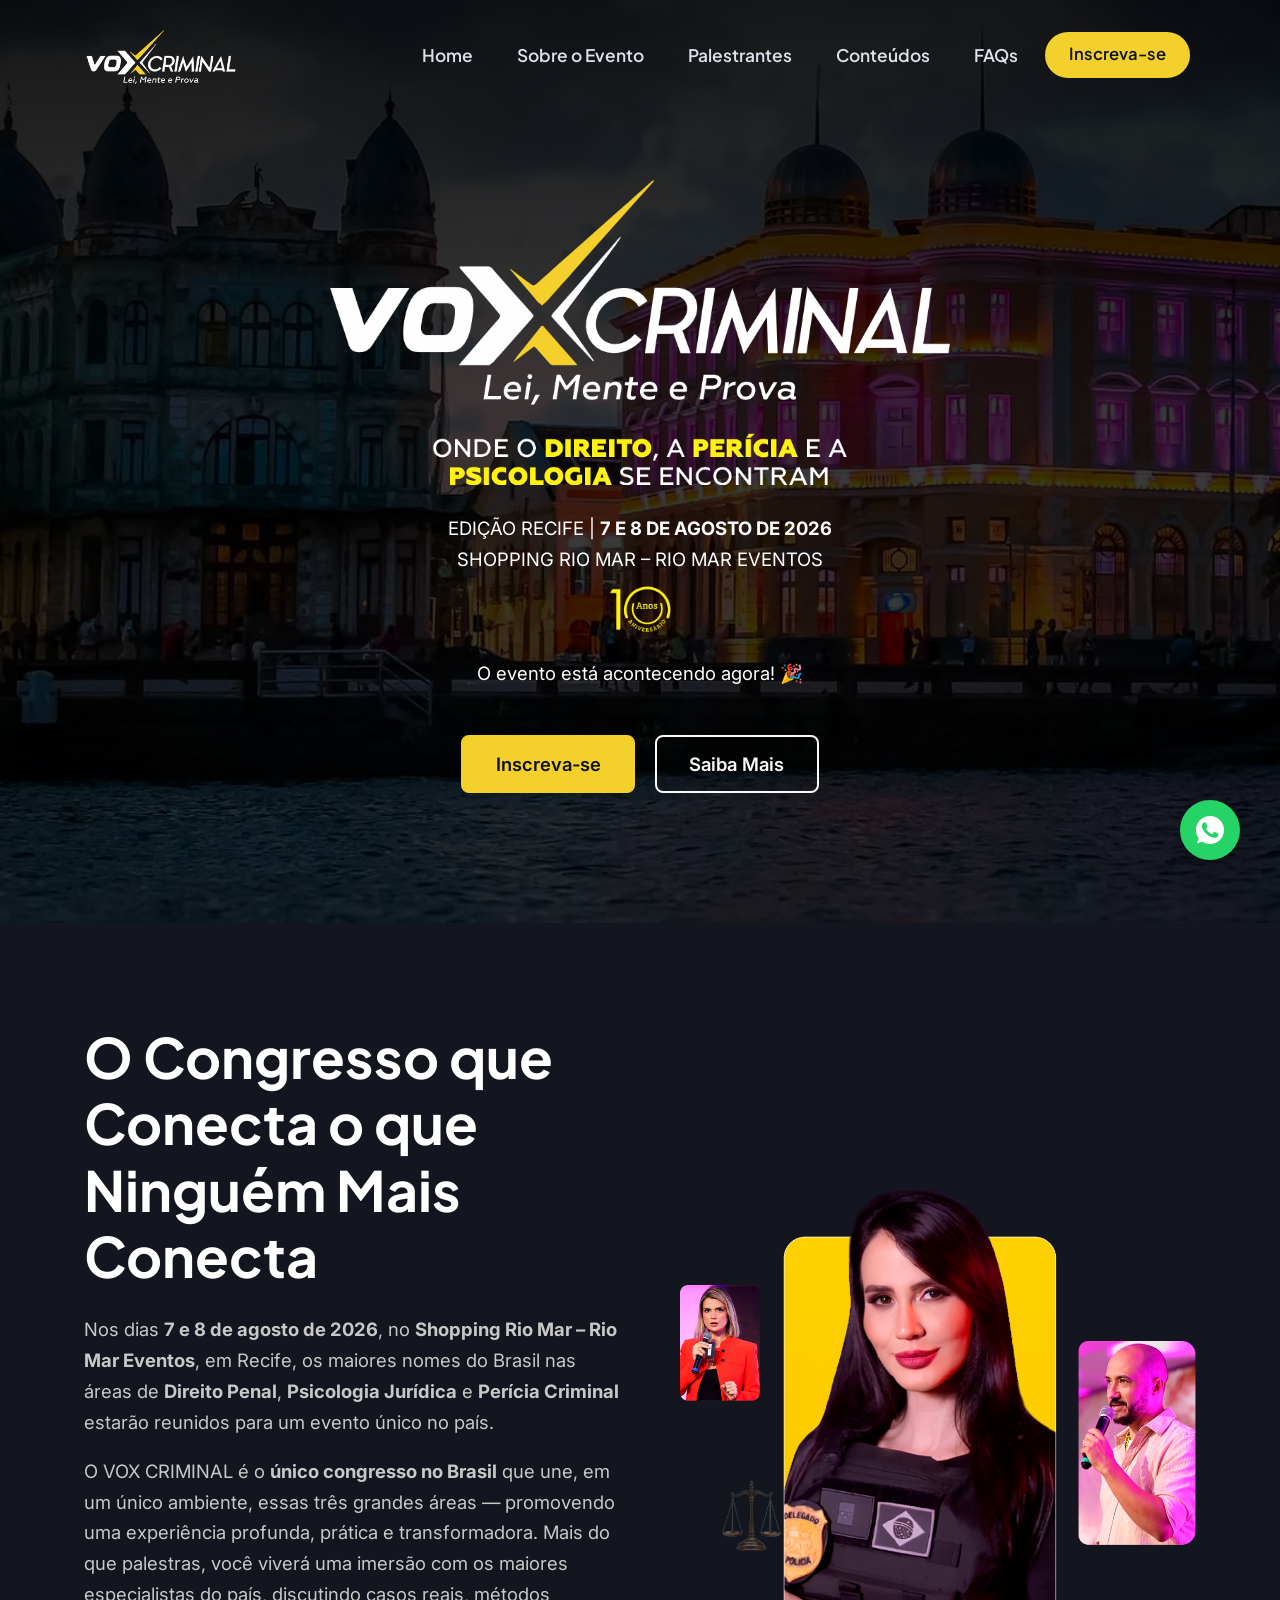
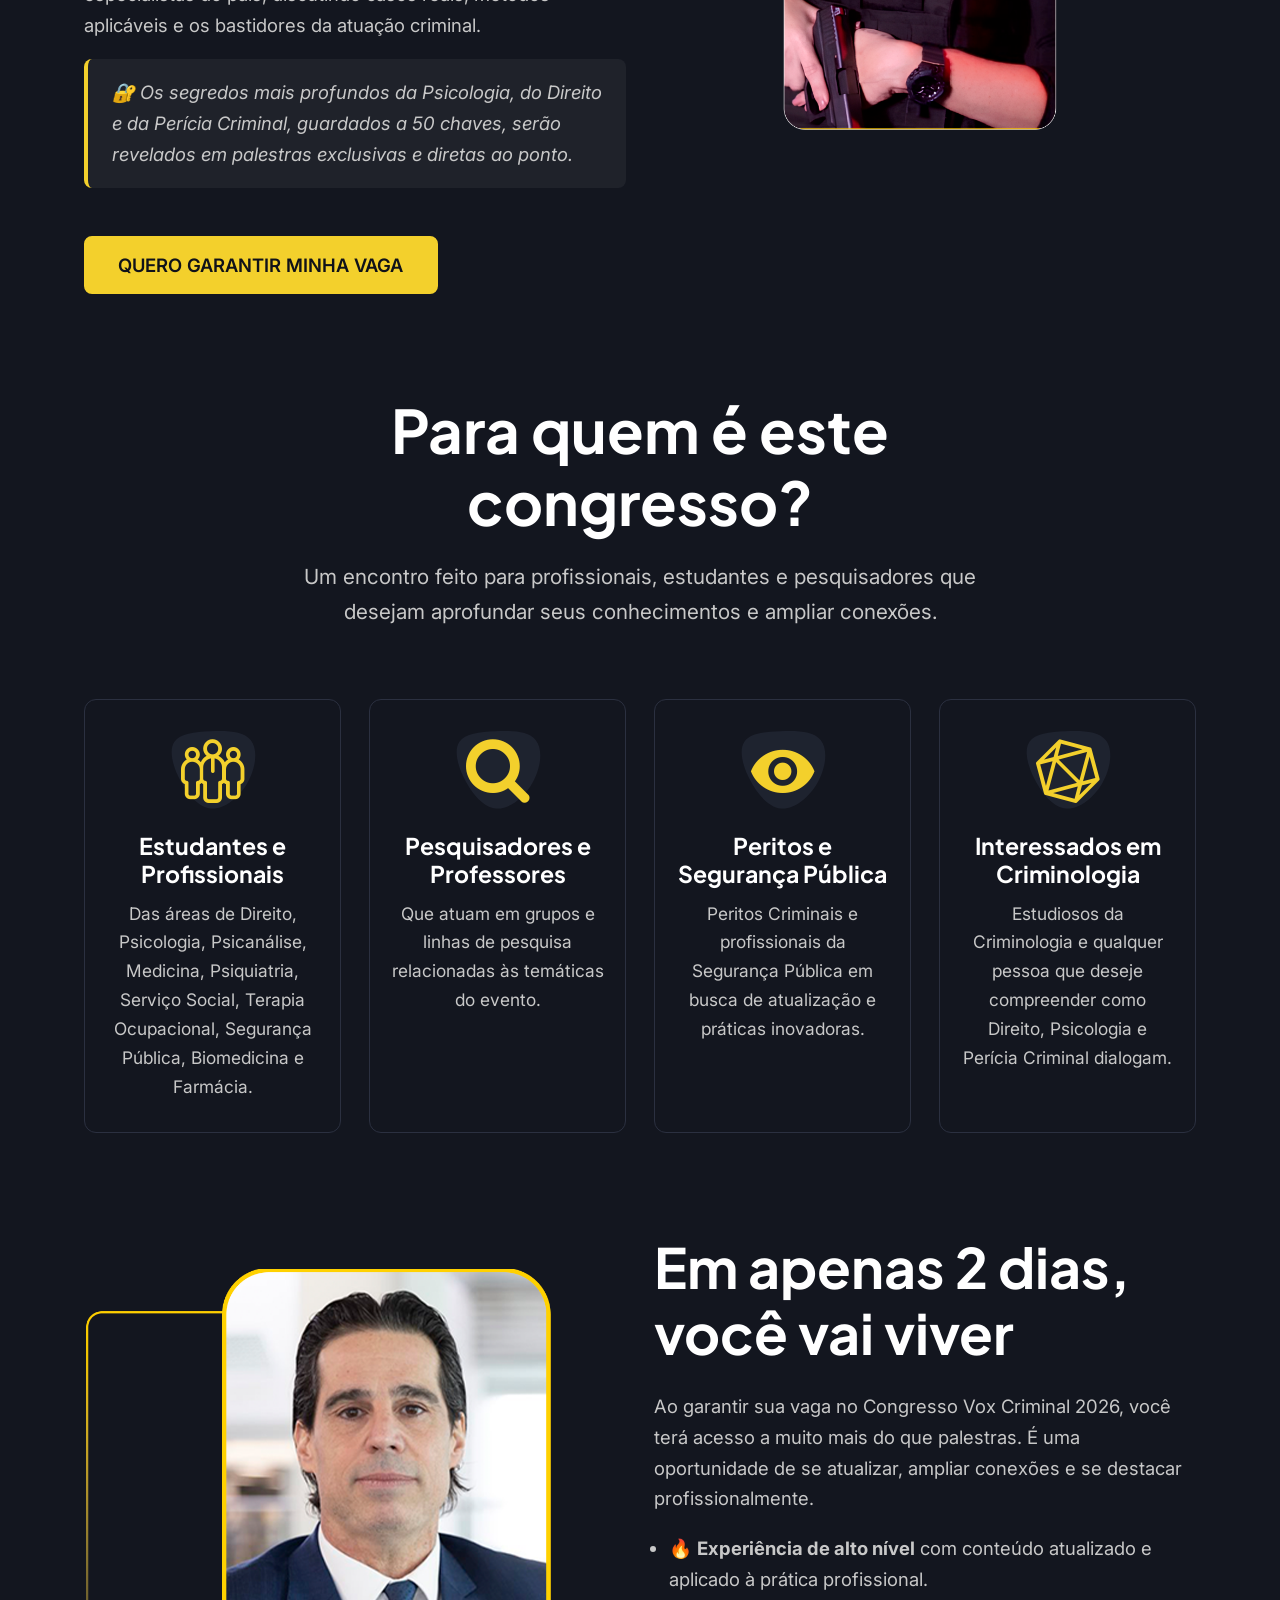
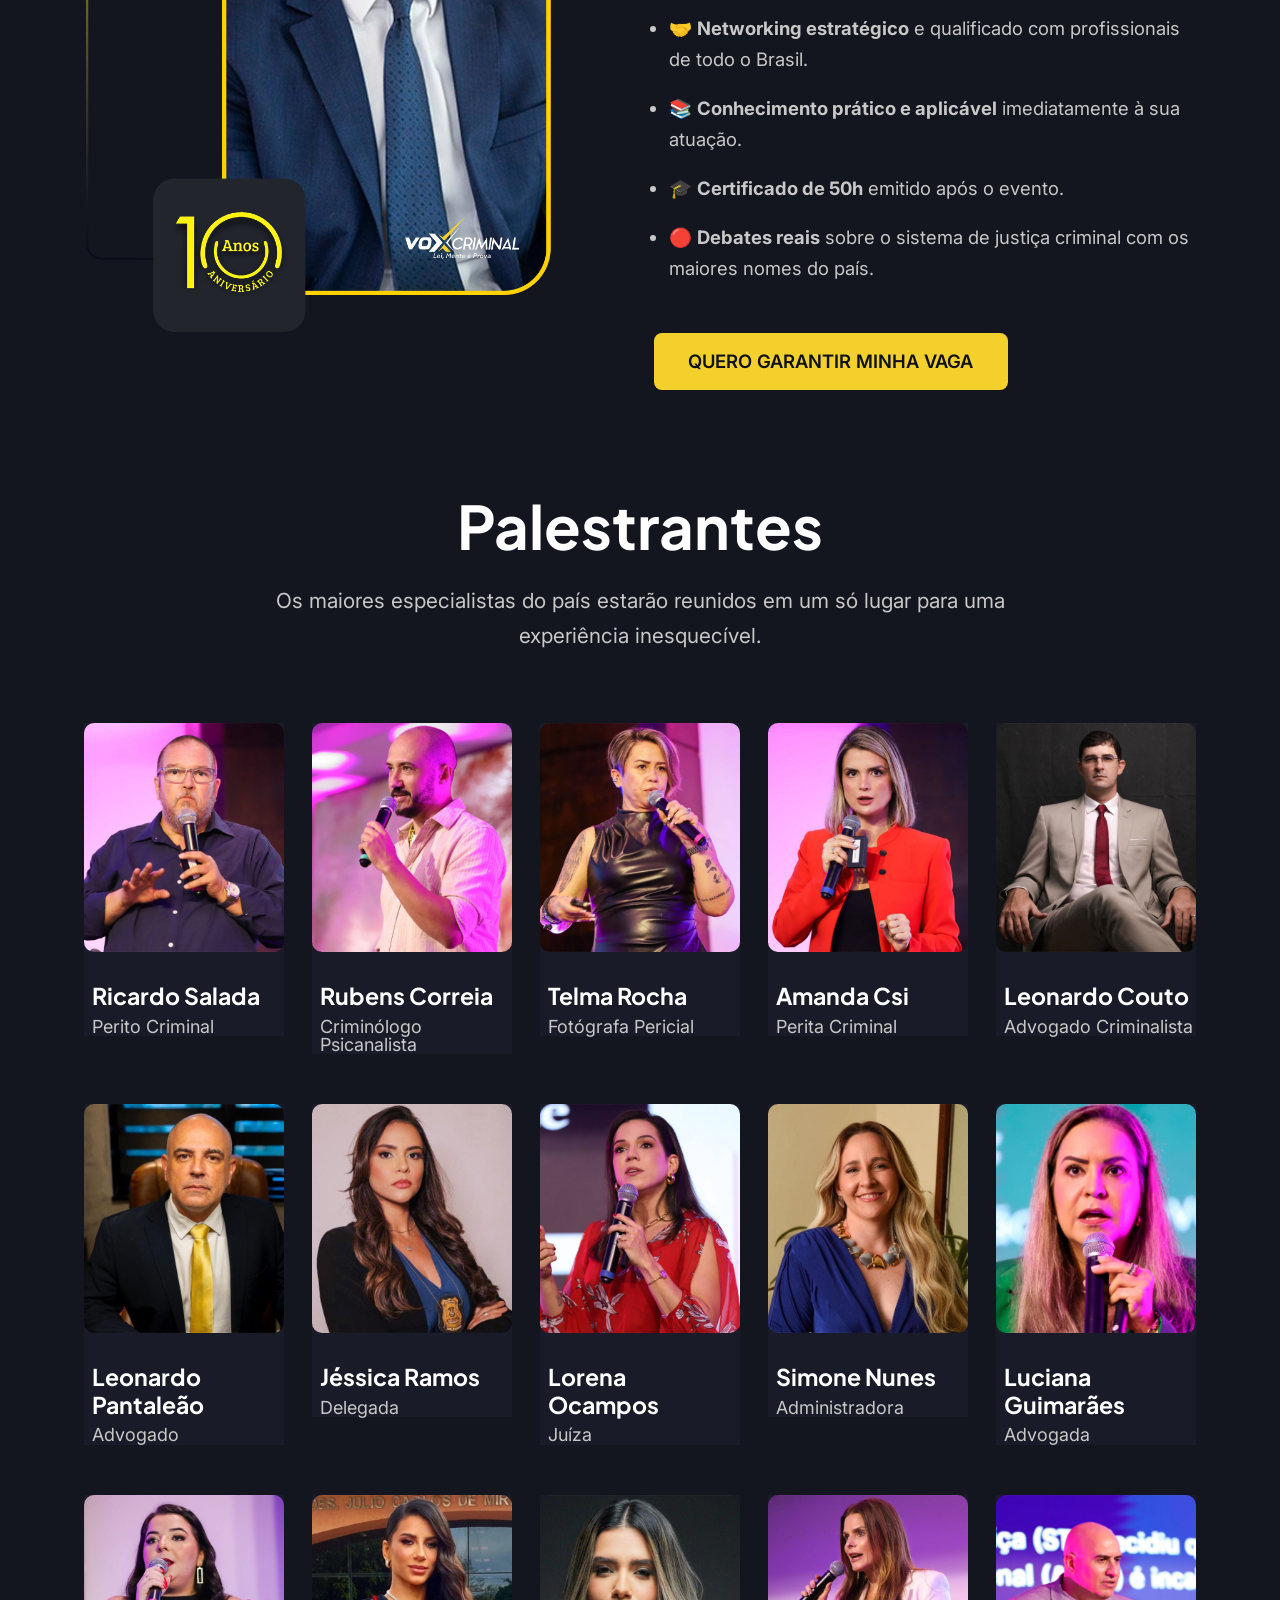
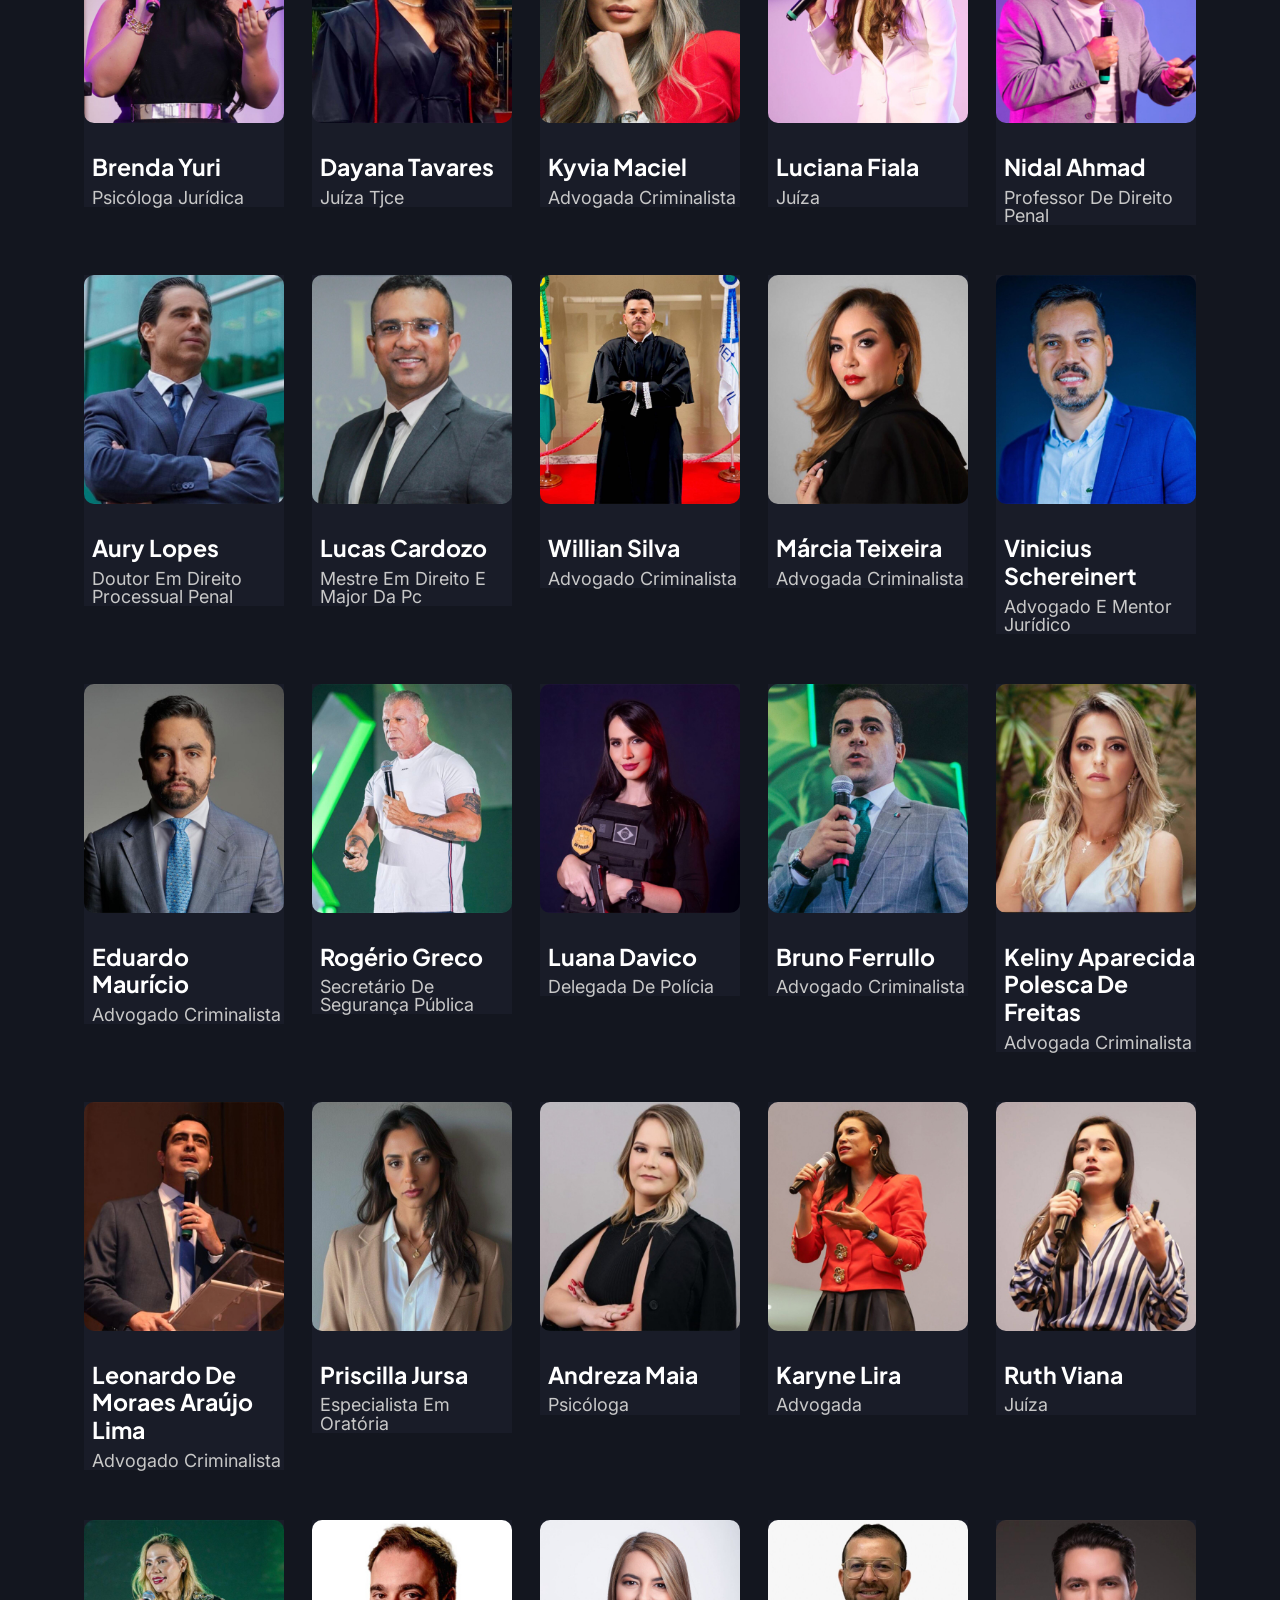
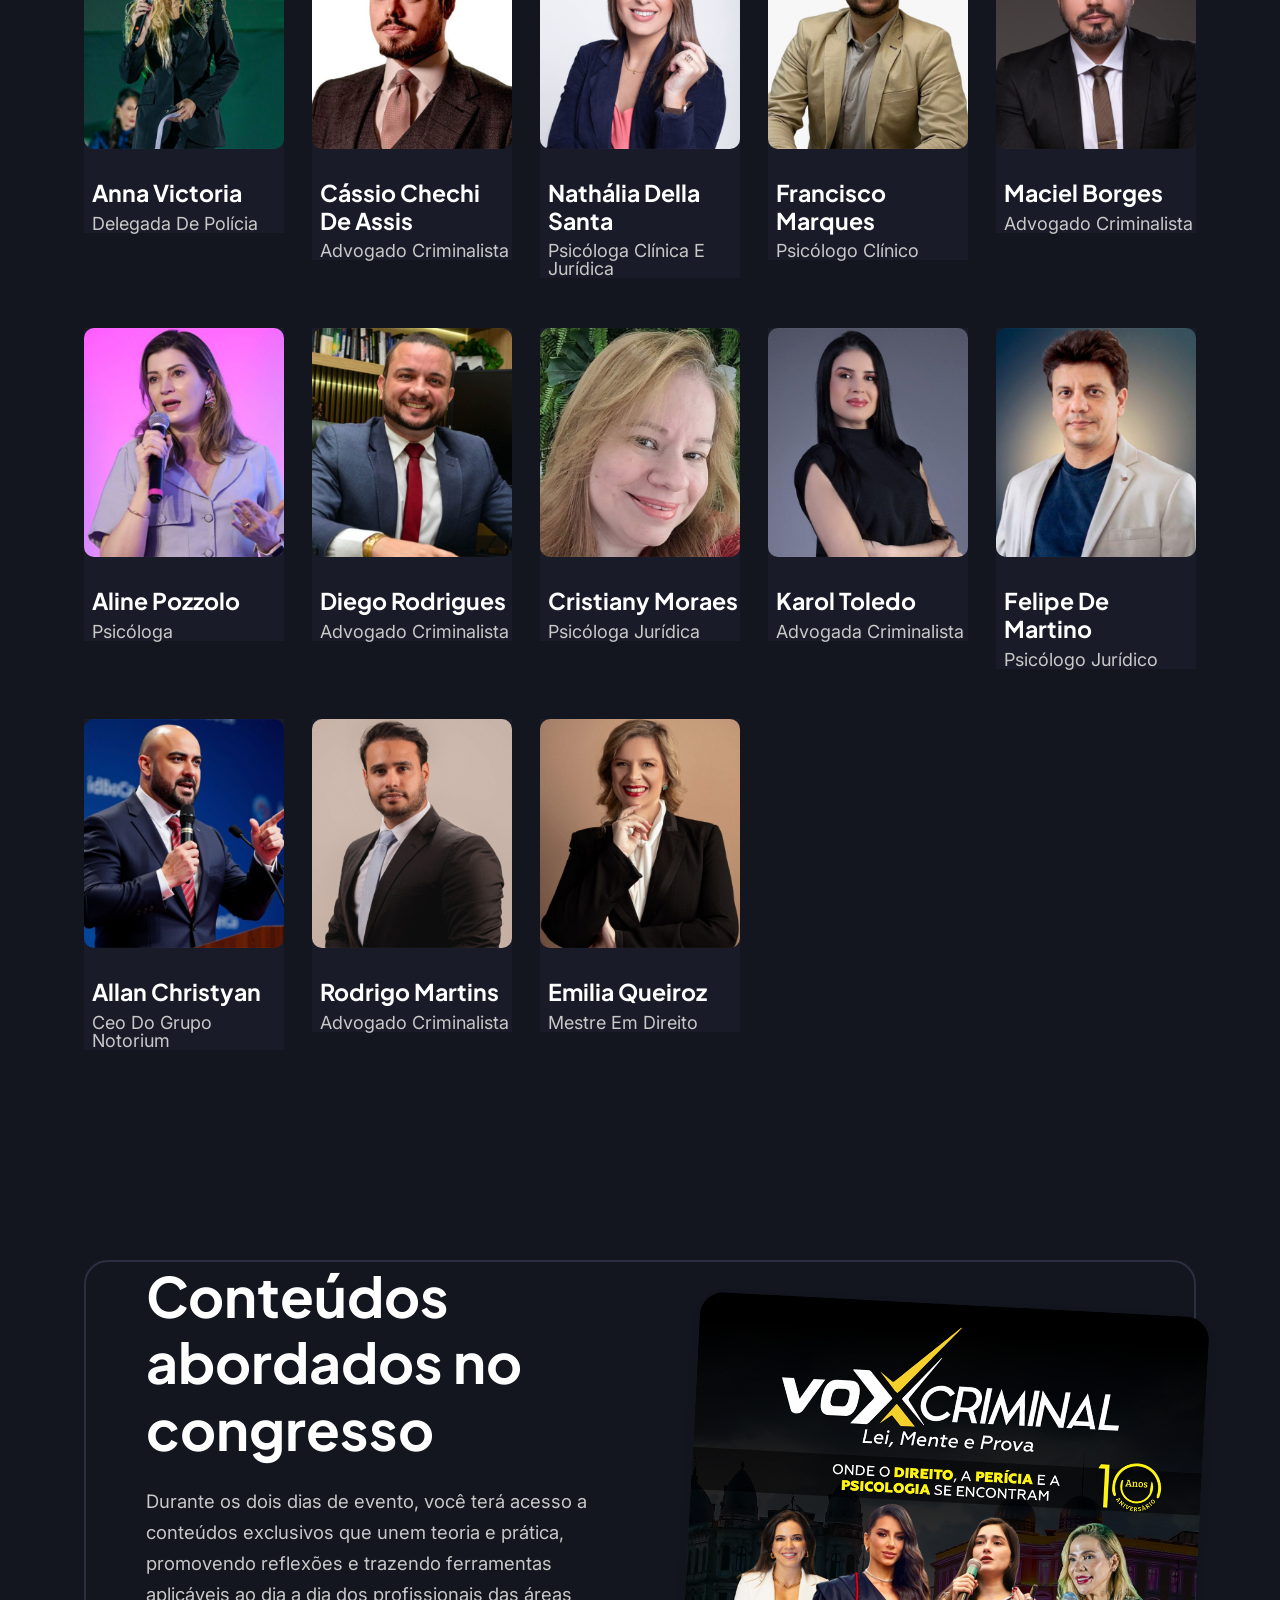
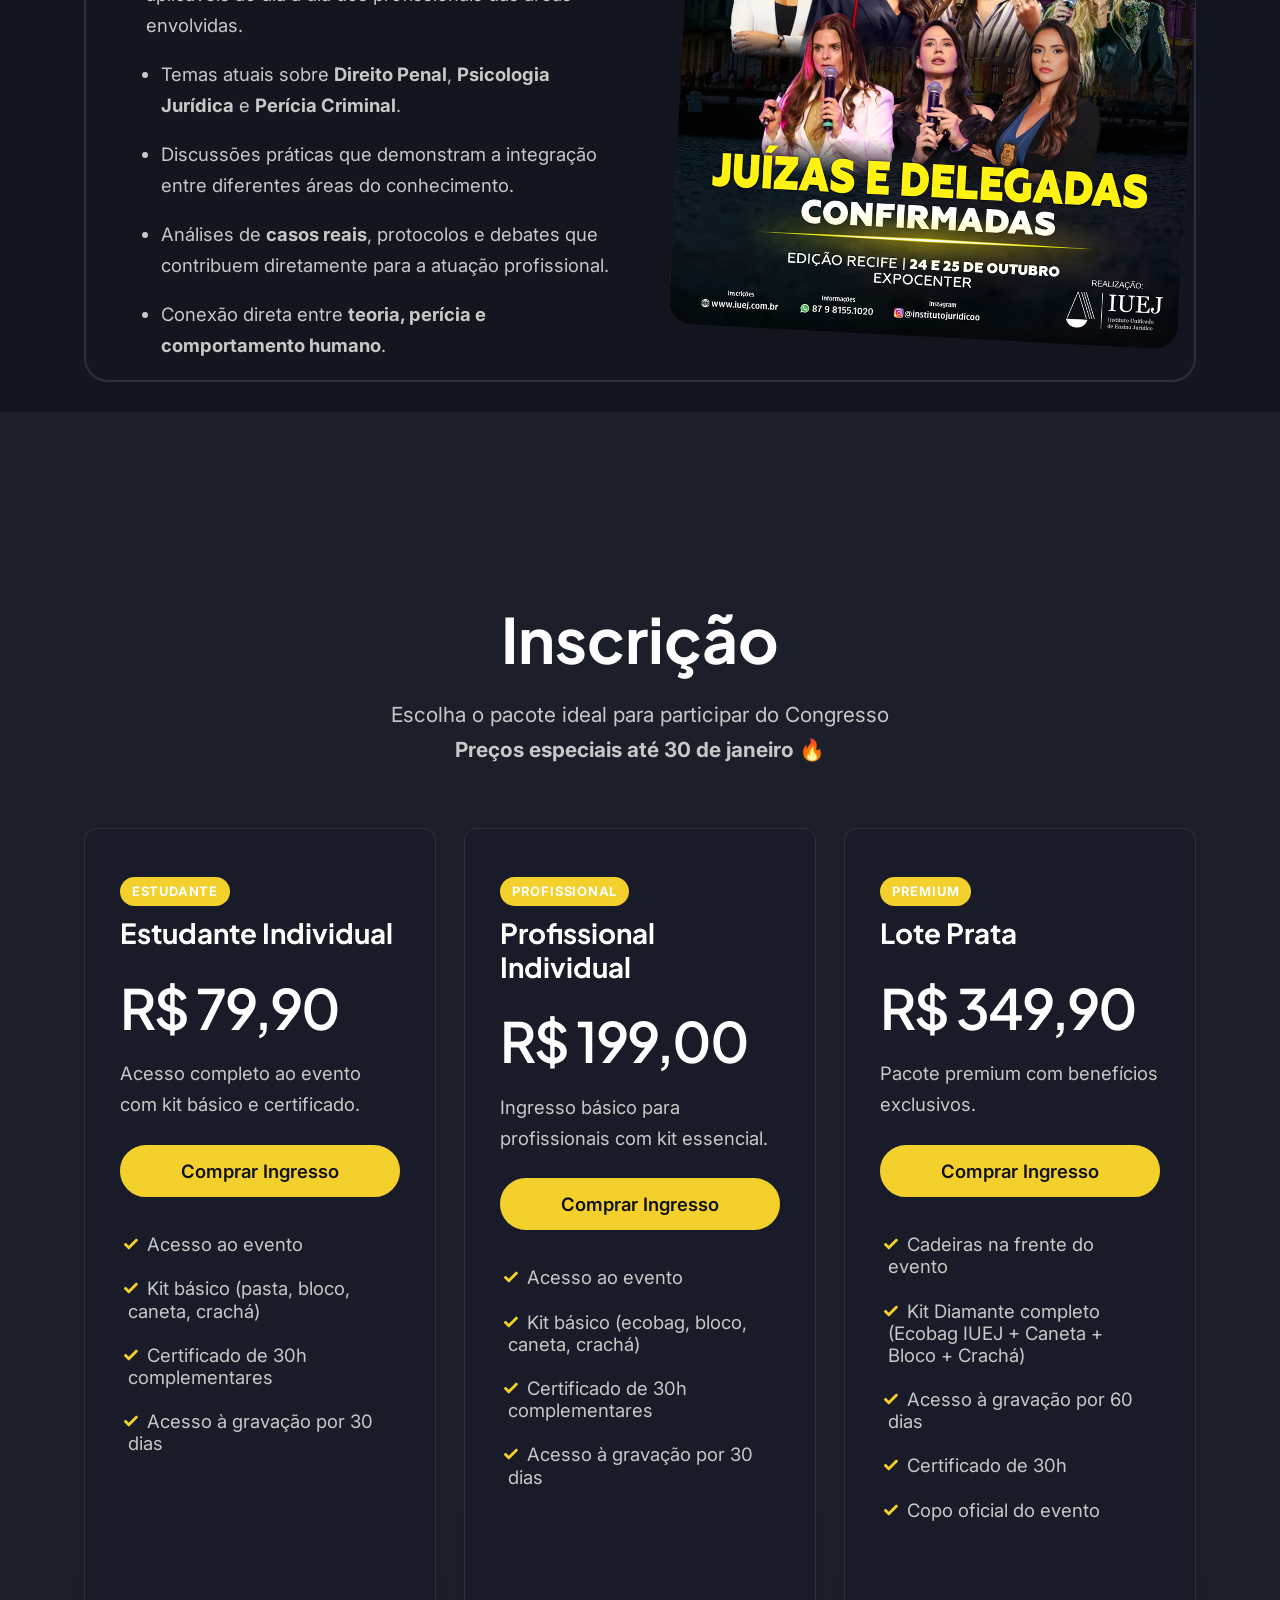
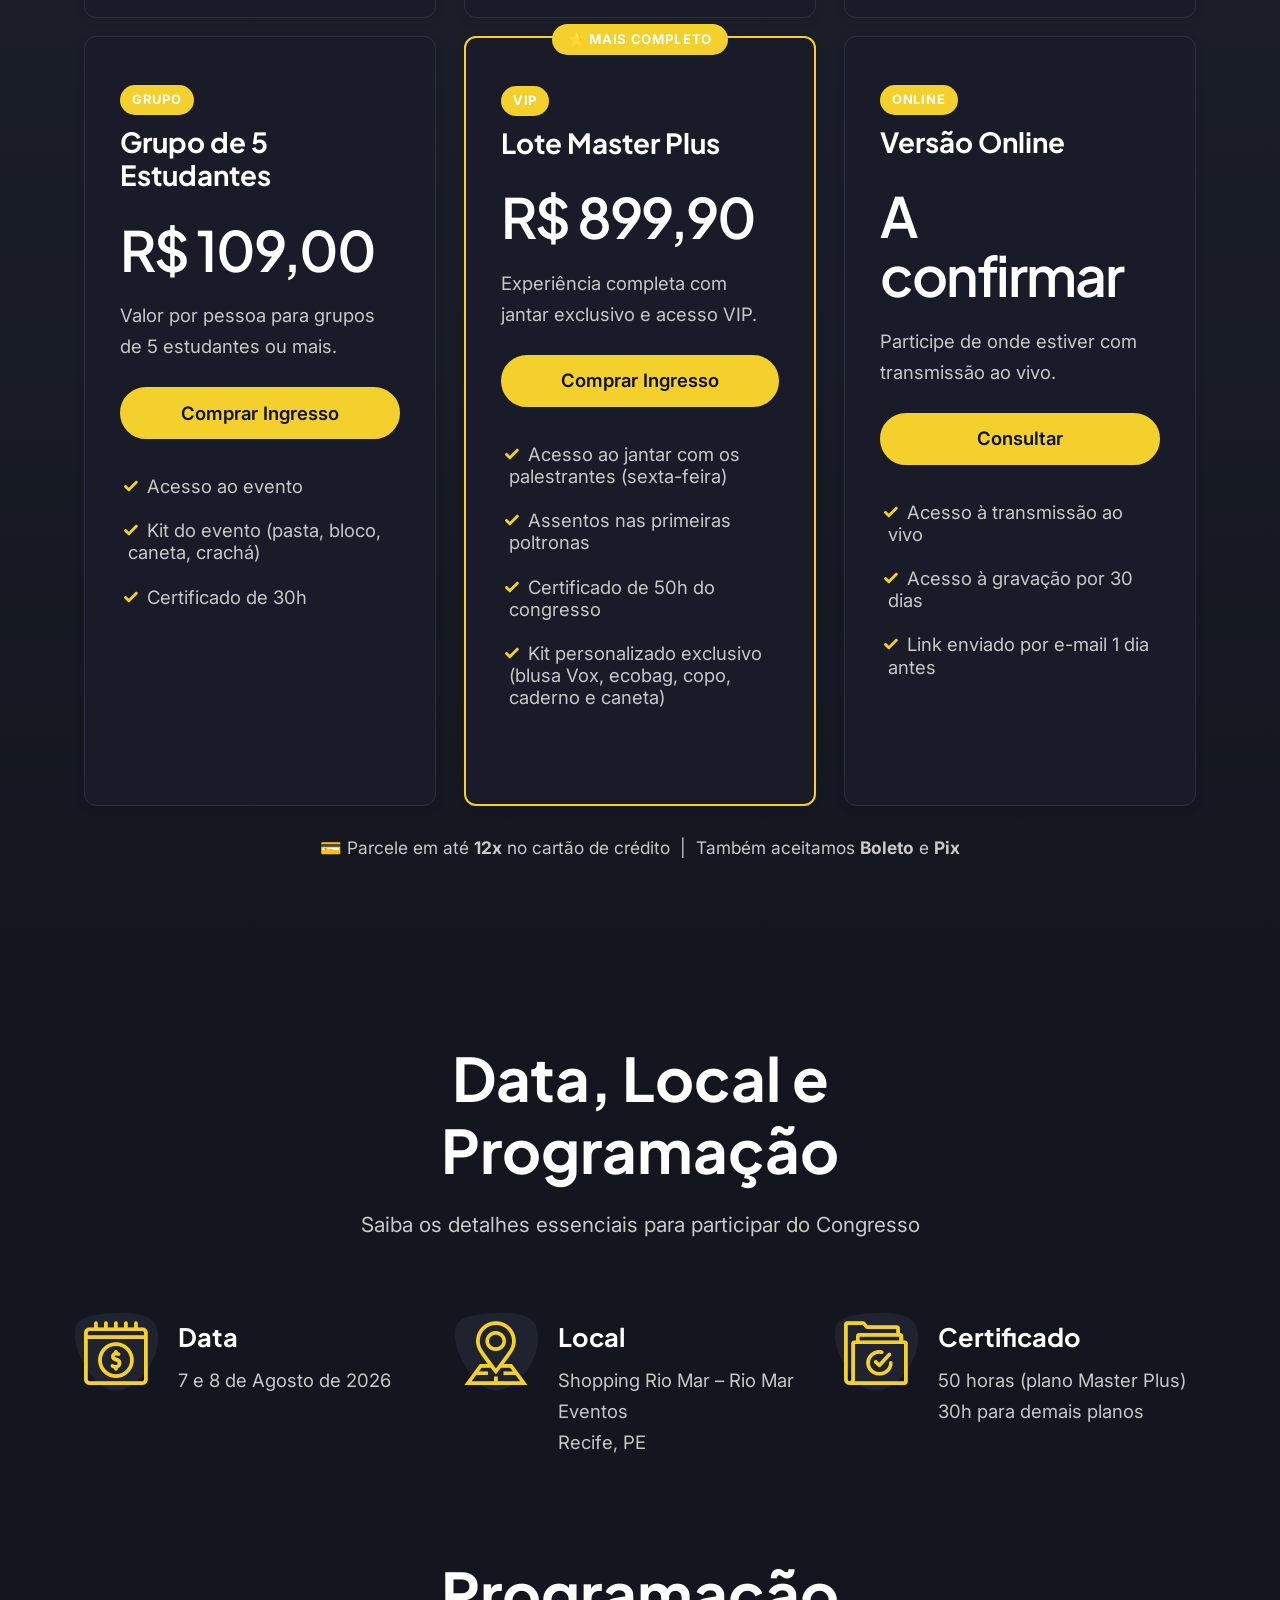
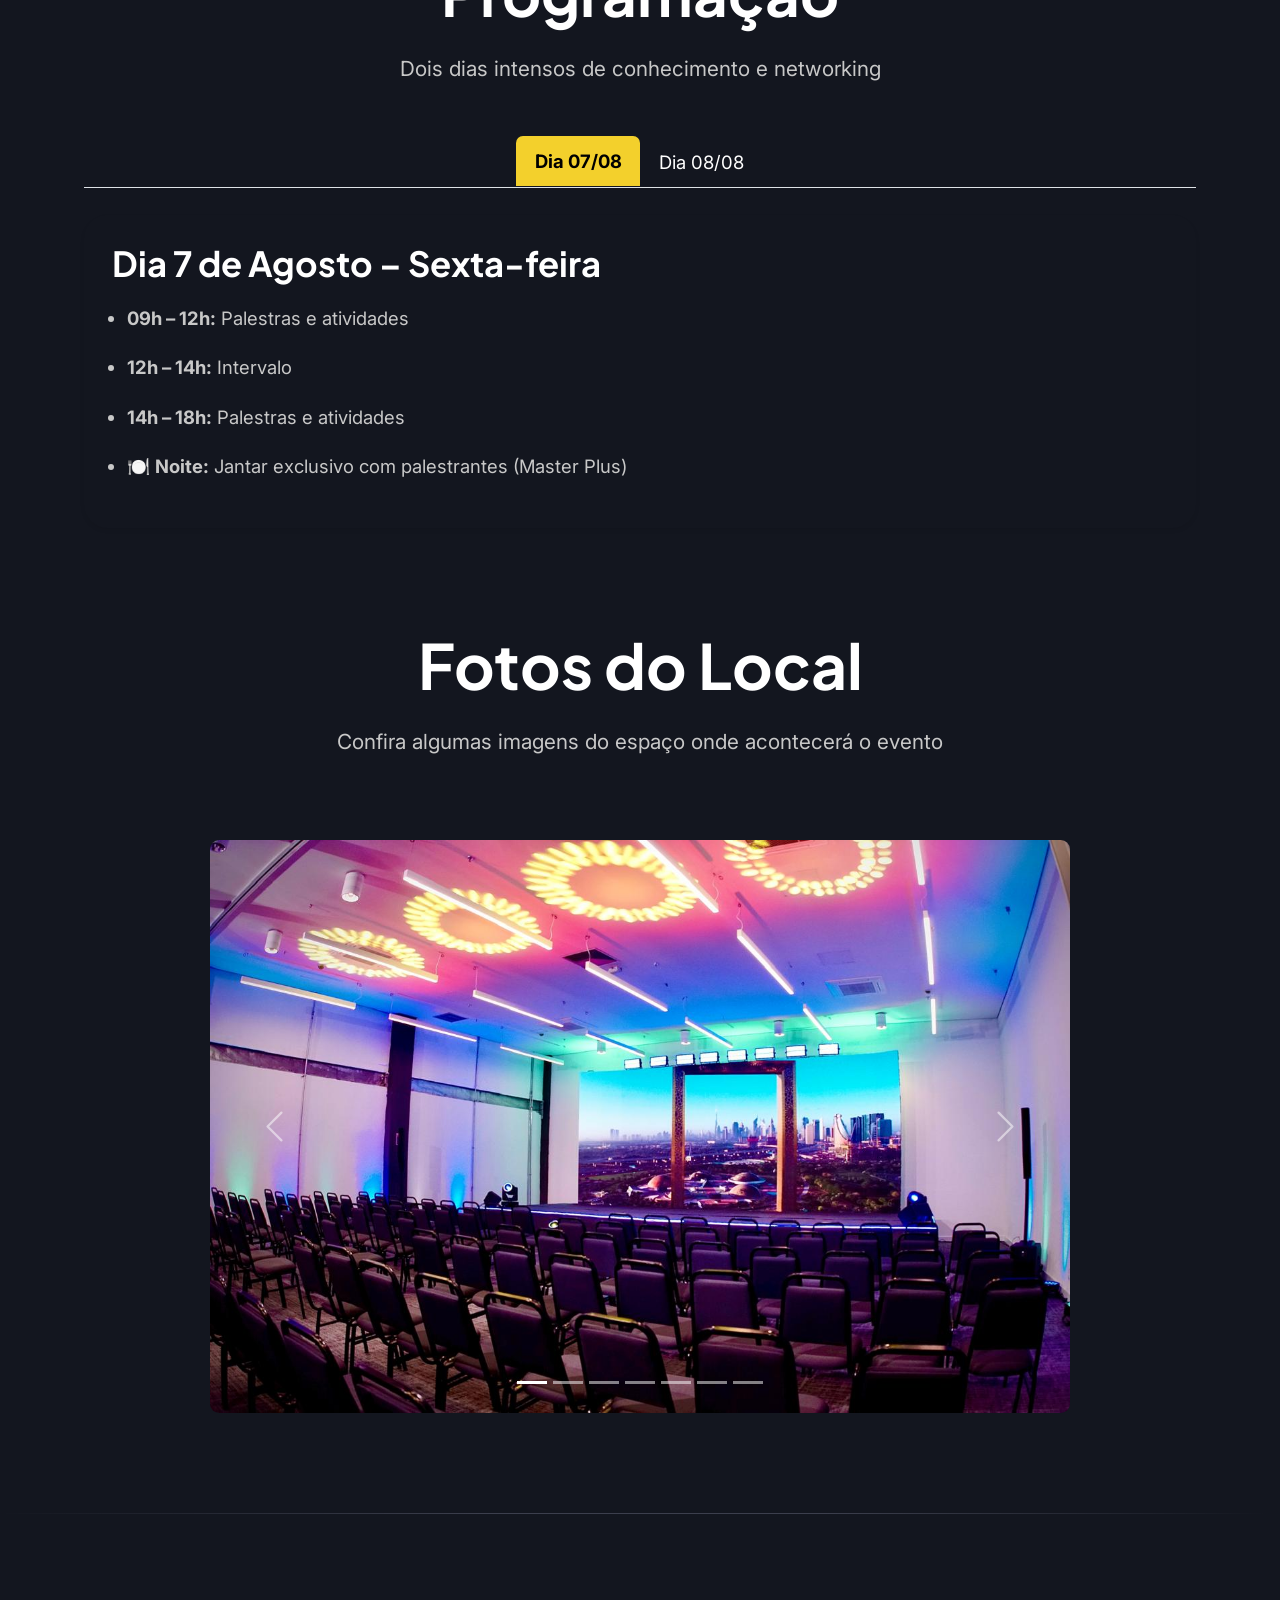
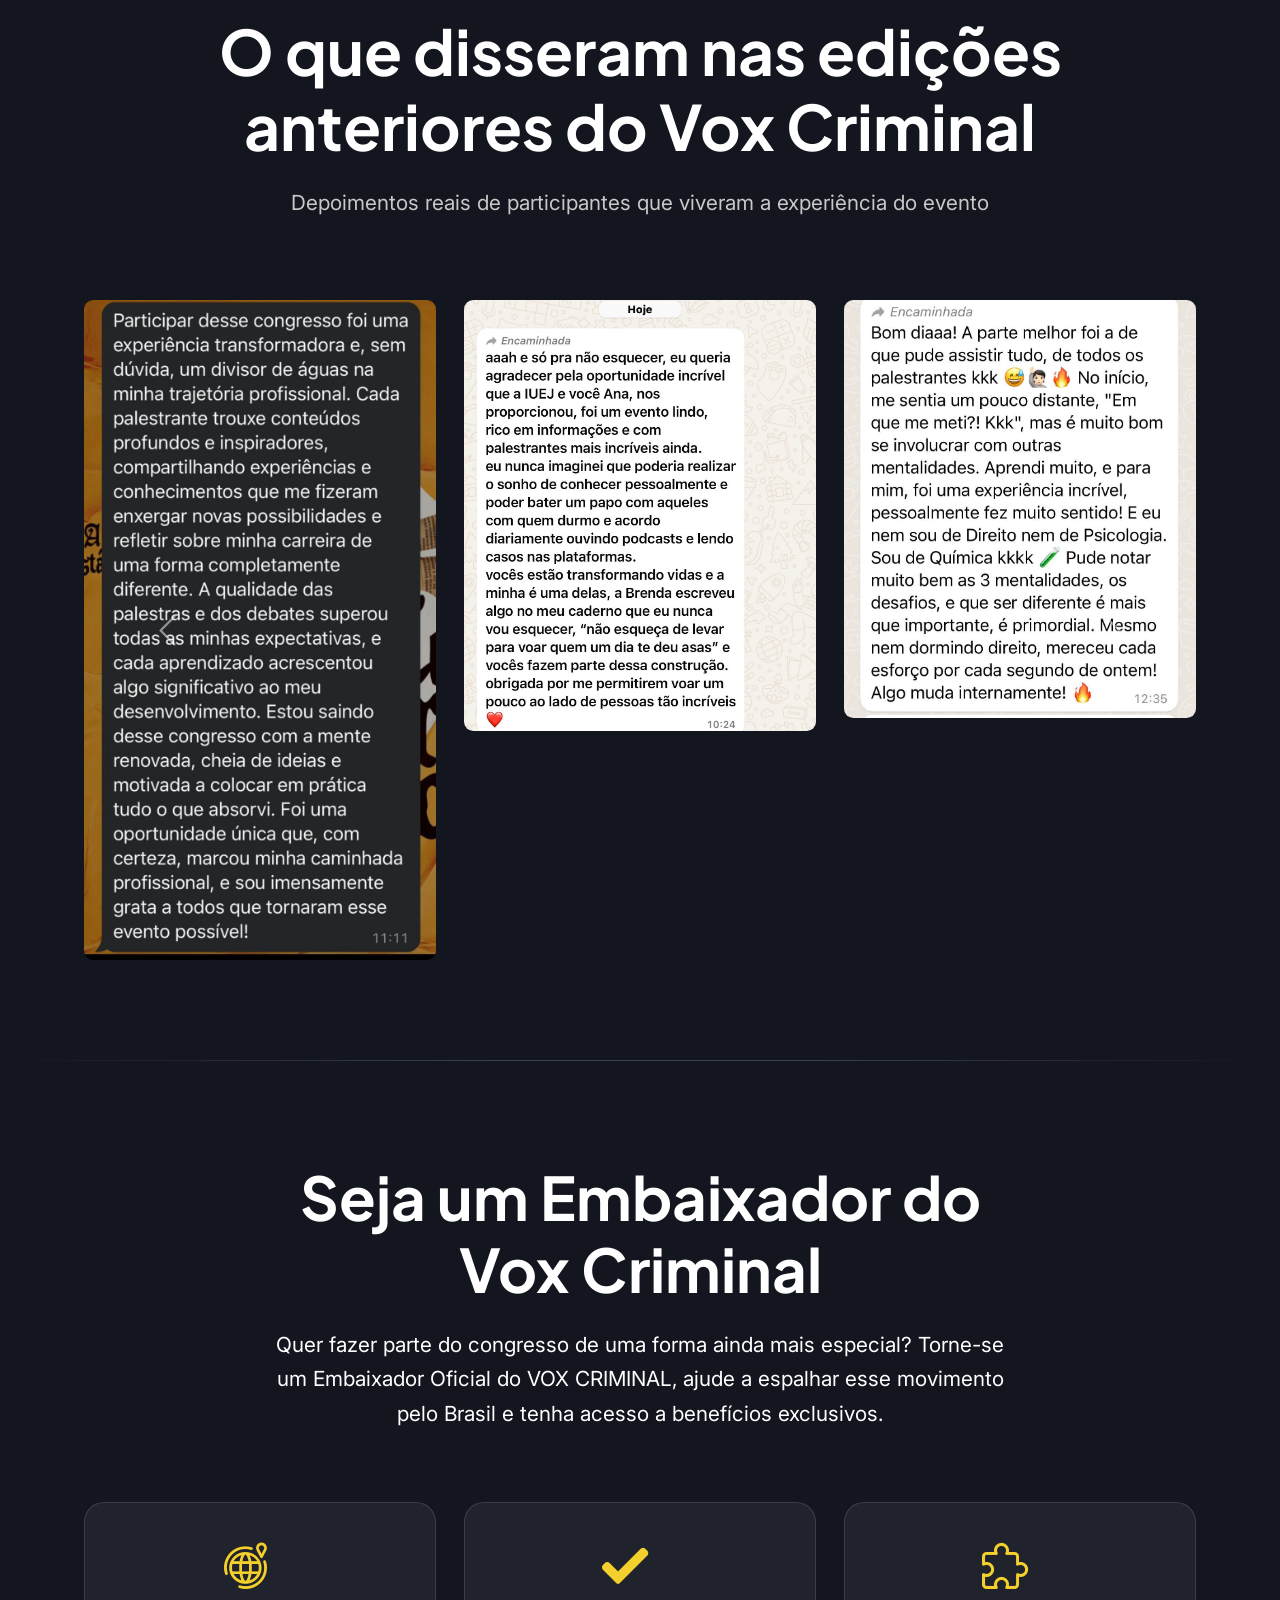
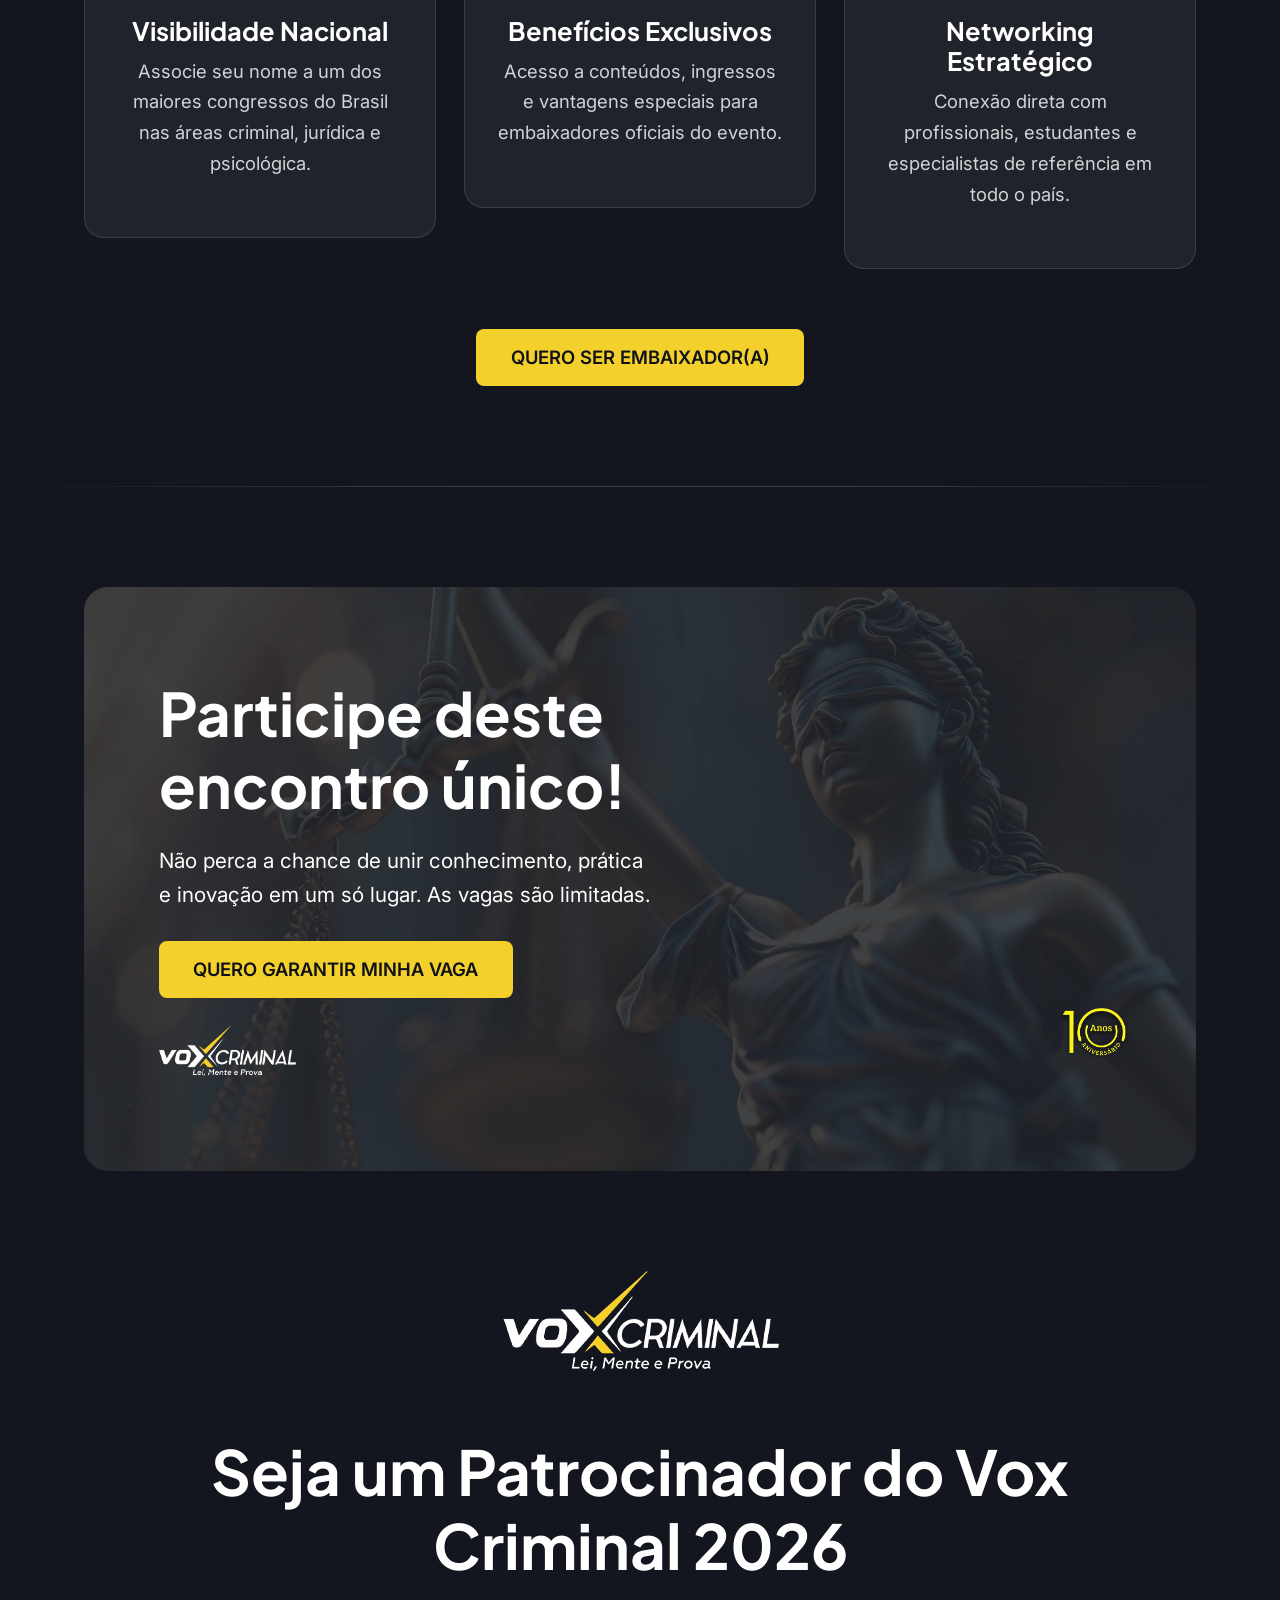
==== index.html @ e5f16808 "first commit" ====
<!doctype html>
<html lang="pt-br">
	<head>

		<meta charset="utf-8">
		<meta http-equiv="X-UA-Compatible" content="IE=edge">
		<meta name="author" content="Vox Criminal">	
		<meta name="description" content="Vox Criminal - Congresso de Direito, Perícia Criminal e Psicologia Jurídica">
		<meta name="keywords" content="Evento, Direito, Perícia, Psicologia Jurídica, Vox Criminal, Recife">	
		<meta name="viewport" content="width=device-width, initial-scale=1">

		<!-- SITE TITLE -->
		<title>Vox Criminal - Congresso de Direito, Perícia Criminal e Psicologia Jurídica</title>

		<!-- FAVICON AND TOUCH ICONS -->
		<link rel="shortcut icon" href="images/favicon.png" type="image/x-icon">
		<link rel="icon" href="images/favicon.png" type="image/x-icon">

		<!-- GOOGLE FONTS -->
		<link href="https://fonts.googleapis.com/css2?family=Inter:wght@300;400;500;600;700&amp;display=swap" rel="stylesheet">
		<link href="https://fonts.googleapis.com/css2?family=Plus+Jakarta+Sans:wght@400;500;600;700&amp;display=swap" rel="stylesheet">

		<!-- BOOTSTRAP CSS -->
		<link href="css/bootstrap.min.css" rel="stylesheet">
				
		<!-- FONT ICONS -->
		<link href="css/flaticon.css" rel="stylesheet">

		<!-- PLUGINS STYLESHEET -->
		<link href="css/menu.css" rel="stylesheet">	
		<link id="effect" href="css/dropdown-effects/fade-down.css" media="all" rel="stylesheet">
		<link href="css/magnific-popup.css" rel="stylesheet">	
		<link href="css/owl.carousel.min.css" rel="stylesheet">
		<link href="css/owl.theme.default.min.css" rel="stylesheet">
		<link href="css/lunar.css" rel="stylesheet">

		<!-- ON SCROLL ANIMATION -->
		<link href="css/animate.css" rel="stylesheet">

		<!-- TEMPLATE CSS -->
		<link href="css/pink-theme.css" rel="stylesheet">

		<!-- RESPONSIVE CSS -->
		<link href="css/responsive.css" rel="stylesheet">

		<style>
			/* Countdown Timer */
			.countdown-wrapper {
				display: flex;
				gap: 16px;
				justify-content: center;
				margin-top: 20px;
				flex-wrap: wrap;
			}
			.countdown-block {
				background: rgba(255,255,255,0.12);
				border: 1px solid rgba(255,255,255,0.25);
				border-radius: 12px;
				padding: 14px 20px;
				min-width: 72px;
				text-align: center;
				backdrop-filter: blur(6px);
			}
			.countdown-block .count-number {
				font-size: 2rem;
				font-weight: 700;
				color: #fff;
				line-height: 1;
				display: block;
			}
			.countdown-block .count-label {
				font-size: 0.7rem;
				text-transform: uppercase;
				letter-spacing: .08em;
				color: rgba(255,255,255,0.75);
				display: block;
				margin-top: 4px;
			}

			/* Ambassador section */
			.ambassador-section {
				background: linear-gradient(135deg, #1a1a2e 0%, #16213e 50%, #0f3460 100%);
			}
			.ambassador-card {
				background: rgba(255,255,255,0.06);
				border: 1px solid rgba(255,255,255,0.12);
				border-radius: 20px;
				padding: 40px 32px;
				text-align: center;
				transition: transform .3s ease, background .3s ease;
			}
			.ambassador-card:hover {
				transform: translateY(-6px);
				background: rgba(255,255,255,0.1);
			}
			.ambassador-card .ico-wrap {
				width: 70px;
				height: 70px;
				border-radius: 50%;
				display: flex;
				align-items: center;
				justify-content: center;
				margin: 0 auto 20px;
				font-size: 1.8rem;
			}

			/* Pricing highlight badge */
			.pricing-badge {
				display: inline-block;
				background: var(--theme-color, #e91e63);
				color: #fff;
				font-size: 0.7rem;
				font-weight: 700;
				text-transform: uppercase;
				letter-spacing: .06em;
				padding: 4px 12px;
				border-radius: 20px;
				margin-bottom: 10px;
			}

			/* Early bird pricing */
			.early-bird-banner {
				background: linear-gradient(90deg, #e91e63, #c2185b);
				color: white;
				text-align: center;
				padding: 12px 20px;
				font-weight: 600;
				font-size: 0.95rem;
				letter-spacing: .02em;
			}
			.early-bird-banner span {
				font-weight: 800;
			}

			/* Lote Master Plus highlight */
			#pt-1-6 {
				border: 2px solid var(--theme-color, #e91e63);
				position: relative;
			}
			#pt-1-6::before {
				content: "⭐ Mais Completo";
				position: absolute;
				top: -14px;
				left: 50%;
				transform: translateX(-50%);
				background: var(--theme-color, #e91e63);
				color: white;
				font-size: 0.72rem;
				font-weight: 700;
				text-transform: uppercase;
				padding: 4px 16px;
				border-radius: 20px;
				white-space: nowrap;
				letter-spacing: .05em;
			}

			/* Custom carousel sizing */
			.custom-carousel {
				width: 100%;
				max-width: 860px;
			}

			/* Highlight callout */
			.callout-box {
				background: rgba(255,255,255,0.05);
				border-left: 4px solid var(--theme-color, #e91e63);
				border-radius: 8px;
				padding: 18px 24px;
				margin: 16px 0;
			}
			.callout-box p {
				margin: 0;
				font-style: italic;
			}
		</style>

	</head>



	<body class="theme--dark"> 




		<!-- PRELOADER SPINNER
		============================================= -->		
		<div id="loading">
			<div id="loader" class="loading--theme">
				<div class="cssload-spinner"></div>
			</div>
		</div>


		<!-- EARLY BIRD BANNER -->
		<!-- <div class="early-bird-banner">
			🔥 Preços especiais <span>até 30 de janeiro</span> — Garanta já sua vaga com desconto!
		</div> -->


		<!-- PAGE CONTENT
		============================================= -->	
		<div id="page" class="page">


			<!-- HEADER
			============================================= -->
			<header id="header" class="tra-menu navbar-light white-scroll">
				<div class="header-wrapper">


					<!-- MOBILE HEADER -->
				    <div class="wsmobileheader clearfix">	  	
				    	<span class="smllogo">
				    		<a href="#hero-2">
					    		<img src="images/logo-white.png" alt="mobile-logo">
					    	</a>
				    	</span>
				    	<a id="wsnavtoggle" class="wsanimated-arrow"><span></span></a>	
				 	</div>


				 	<!-- NAVIGATION MENU -->
				  	<div class="wsmainfull menu clearfix">
	    				<div class="wsmainwp clearfix">


	    					<!-- HEADER BLACK LOGO -->
	    					<div class="desktoplogo">
	    						<a href="#hero-2" class="logo-black">
	    							<img src="images/logo-white.png" alt="logo">
	    						</a>
	    					</div>


	    					<!-- HEADER WHITE LOGO -->
	    					<div class="desktoplogo">
	    						<a href="#hero-2" class="logo-white"><img src="images/logo-white.png" alt="logo"></a>
	    					</div>


	    					<!-- MAIN MENU -->
      					<nav class="wsmenu clearfix">
        					<ul class="wsmenu-list nav-theme">


							    <!-- SIMPLE NAVIGATION LINK -->
						    	<li class="nl-simple" aria-haspopup="true">
						    		<a href="#features" class="h-link">Home</a>
						    	</li>

							    <!-- SIMPLE NAVIGATION LINK -->
						    	<li class="nl-simple" aria-haspopup="true">
						    		<a href="#sobre-o-evento" class="h-link">Sobre o Evento</a>
						    	</li>

						    	<!-- SIMPLE NAVIGATION LINK -->
						    	<li class="nl-simple" aria-haspopup="true">
						    		<a href="#palestrantes" class="h-link">Palestrantes</a>
						    	</li>

						    	<!-- SIMPLE NAVIGATION LINK -->
						    	<li class="nl-simple" aria-haspopup="true">
						    		<a href="#conteudos" class="h-link">Conteúdos</a>
						    	</li>

						    	<!-- SIMPLE NAVIGATION LINK -->
						    	<li class="nl-simple" aria-haspopup="true">
						    		<a href="#faqs" class="h-link">FAQs</a>
						    	</li>


							    <!-- DOWNLOAD BUTTON -->
							    <li class="nl-simple mobile-last-link" aria-haspopup="true">
							    	<a href="#planos" class="btn r-36 ico-20 ico-right btn--theme hover--tra-white last-link">Inscreva-se</a>
							    </li> 


        					</ul>
        				</nav>	<!-- END MAIN MENU -->


    				</div>
    			</div>	<!-- END NAVIGATION MENU -->


			</div>     <!-- End header-wrapper -->
		</header>	<!-- END HEADER -->




		<!-- HERO
		============================================= -->	
		<section id="hero-2" class="bg--fixed hero-section division">
			<div class="container">	
				<div class="row justify-content-center">


					<!-- HERO TEXT -->
					<div class="col-md-9">
						<div class="hero-2-txt text-center color--white wow animate__animated animate__fadeInUp">

							<img src="./images/elements/title.png" alt="" class="w-75">
							<img src="./images/elements/subtitle.png" alt="" class="w-50 mt-4">
							<p class="mt-4 mb-0">EDIÇÃO RECIFE | <b>7 E 8 DE AGOSTO DE 2026</b></p>
							<p class="mb-0">SHOPPING RIO MAR – RIO MAR EVENTOS</p>
							<div>
								<img src="./images/elements/10-anos.png" alt="" class="mt-2" width="75">
							</div>

							<!-- Countdown -->
							<div class="countdown-wrapper" id="countdown">
								<div class="countdown-block">
									<span class="count-number" id="count-days">--</span>
									<span class="count-label">Dias</span>
								</div>
								<div class="countdown-block">
									<span class="count-number" id="count-hours">--</span>
									<span class="count-label">Horas</span>
								</div>
								<div class="countdown-block">
									<span class="count-number" id="count-minutes">--</span>
									<span class="count-label">Min</span>
								</div>
								<div class="countdown-block">
									<span class="count-number" id="count-seconds">--</span>
									<span class="count-label">Seg</span>
								</div>
							</div>

							<!-- Buttons -->	
							<div class="btns-group mt-4">
								<a href="#planos" class="btn btn-md r-08 btn--theme hover--black text-black">Inscreva-se</a>
								<a href="#sobre-o-evento" class="btn btn-md r-08 btn--tra-black hover--tra-theme">Saiba Mais</a> 
							</div>	
				
						</div>
					</div>	<!-- END HERO TEXT -->	


				</div>    <!-- End row --> 	
			</div>	   <!-- End container --> 
		</section>	<!-- END HERO -->	




		<!-- SOBRE O EVENTO
		============================================= -->
		<section class="pt-100 ct-01 content-section division" id="sobre-o-evento">
				<div class="container">
						<div class="row d-flex align-items-center">

								<!-- TEXTO -->
								<div class="col-md-6 order-last order-md-2">
										<div class="txt-block left-column wow animate__animated animate__fadeInRight">

												<!-- Título -->
												<h2 class="h2-md">O Congresso que Conecta o que Ninguém Mais Conecta</h2>

												<!-- Texto -->
												<p>
														Nos dias <strong>7 e 8 de agosto de 2026</strong>, no <strong>Shopping Rio Mar – Rio Mar Eventos</strong>, 
														em Recife, os maiores nomes do Brasil nas áreas de <strong>Direito Penal</strong>, 
														<strong>Psicologia Jurídica</strong> e <strong>Perícia Criminal</strong> estarão reunidos para um evento único no país.
												</p>

												<p>
														O VOX CRIMINAL é o <strong>único congresso no Brasil</strong> que une, em um único ambiente, essas três grandes áreas — 
														promovendo uma experiência profunda, prática e transformadora. Mais do que palestras, você viverá uma 
														imersão com os maiores especialistas do país, discutindo casos reais, métodos aplicáveis e os bastidores da atuação criminal.
												</p>

												<div class="callout-box">
													<p>🔐 Os segredos mais profundos da Psicologia, do Direito e da Perícia Criminal, guardados a 50 chaves, serão revelados em palestras exclusivas e diretas ao ponto.</p>
												</div>
												
												<!-- CTA -->
												<div class="btns-group mt-3">
													<a href="#planos" class="btn btn-md r-08 btn--theme hover--black text-black">QUERO GARANTIR MINHA VAGA</a>
												</div>	

										</div>
								</div>  
								<!-- END TEXTO -->

								<!-- IMAGEM -->
								<div class="col-md-6 order-first order-md-2">
										<div class="img-block right-column wow animate__animated animate__fadeInLeft">
											<img class="img-fluid" src="images/img-0.png" alt="Congresso Direito e Perícia 2026">
										</div>
								</div>

						</div> <!-- End row -->
				</div> <!-- End container -->
		</section>
		<!-- END SOBRE O EVENTO -->




		<!-- PÚBLICO-ALVO
		============================================= -->
		<section id="publico-alvo" class="pt-100 features-3 features-section division">
				<div class="container">

						<!-- SECTION TITLE -->	
						<div class="row justify-content-center">	
								<div class="col-md-8">
										<div class="section-title text-center mb-70">	

												<!-- Título -->	
												<h2 class="h2-xl">Para quem é este congresso?</h2>	

												<!-- Texto -->
												<p class="p-lg">Um encontro feito para profissionais, estudantes e pesquisadores que desejam aprofundar seus conhecimentos e ampliar conexões.</p>
														
										</div>	
								</div>
						</div>

						<!-- PÚBLICO-ALVO WRAPPER -->
						<div class="fbox-wrapper text-center">
								<div class="row row-cols-1 row-cols-md-2 row-cols-lg-4">

										<!-- BOX #1 -->
										<div class="col">
												<div class="fbox-3 fb-1 r-12 wow fadeInUp h-100">
														<!-- Ícone -->
														<div class="fbox-ico ico-55">
																<div class="shape-ico color--theme-2">
																		<span class="flaticon-group"></span>
																		<svg viewBox="0 0 200 200"><path d="M66.1,-32.6C77.9,-17.7,74.4,11.6,60.8,35.7C47.2,59.7,23.6,78.5,2.8,76.9C-18,75.2,-35.9,53.2,-47.7,30.1C-59.5,7.1,-65.1,-16.9,-56.1,-30.1C-47.1,-43.4,-23.6,-46,1.8,-47C27.2,-48.1,54.3,-47.6,66.1,-32.6Z" transform="translate(100 100)" /></svg>
																</div>
														</div>
														<!-- Texto -->
														<div class="fbox-txt">
																<h6 class="h6-lg">Estudantes e Profissionais</h6>
																<p class="p-sm">Das áreas de Direito, Psicologia, Psicanálise, Medicina, Psiquiatria, Serviço Social, Terapia Ocupacional, Segurança Pública, Biomedicina e Farmácia.</p>
														</div>
												</div>
										</div>

										<!-- BOX #2 -->
										<div class="col">
												<div class="fbox-3 fb-2 r-12 wow fadeInUp h-100">
														<!-- Ícone -->
														<div class="fbox-ico ico-55">
																<div class="shape-ico color--theme-2">
																		<span class="flaticon-magnifying-glass"></span>
																		<svg viewBox="0 0 200 200"><path d="M66.1,-32.6C77.9,-17.7,74.4,11.6,60.8,35.7C47.2,59.7,23.6,78.5,2.8,76.9C-18,75.2,-35.9,53.2,-47.7,30.1C-59.5,7.1,-65.1,-16.9,-56.1,-30.1C-47.1,-43.4,-23.6,-46,1.8,-47C27.2,-48.1,54.3,-47.6,66.1,-32.6Z" transform="translate(100 100)" /></svg>
																</div>
														</div>
														<!-- Texto -->
														<div class="fbox-txt">
																<h6 class="h6-lg">Pesquisadores e Professores</h6>
																<p class="p-sm">Que atuam em grupos e linhas de pesquisa relacionadas às temáticas do evento.</p>
														</div>
												</div>
										</div>

										<!-- BOX #3 -->
										<div class="col">
												<div class="fbox-3 fb-3 r-12 wow fadeInUp h-100">
														<!-- Ícone -->
														<div class="fbox-ico ico-55">
																<div class="shape-ico color--theme-2">
																		<span class="flaticon-visibility"></span>
																		<svg viewBox="0 0 200 200"><path d="M66.1,-32.6C77.9,-17.7,74.4,11.6,60.8,35.7C47.2,59.7,23.6,78.5,2.8,76.9C-18,75.2,-35.9,53.2,-47.7,30.1C-59.5,7.1,-65.1,-16.9,-56.1,-30.1C-47.1,-43.4,-23.6,-46,1.8,-47C27.2,-48.1,54.3,-47.6,66.1,-32.6Z" transform="translate(100 100)" /></svg>
																</div>
														</div>
														<!-- Texto -->
														<div class="fbox-txt">
																<h6 class="h6-lg">Peritos e Segurança Pública</h6>
																<p class="p-sm">Peritos Criminais e profissionais da Segurança Pública em busca de atualização e práticas inovadoras.</p>
														</div>
												</div>
										</div>

										<!-- BOX #4 -->
										<div class="col">
												<div class="fbox-3 fb-4 r-12 wow fadeInUp h-100">
														<!-- Ícone -->
														<div class="fbox-ico ico-55">
																<div class="shape-ico color--theme-2">
																		<span class="flaticon-dice"></span>
																		<svg viewBox="0 0 200 200"><path d="M66.1,-32.6C77.9,-17.7,74.4,11.6,60.8,35.7C47.2,59.7,23.6,78.5,2.8,76.9C-18,75.2,-35.9,53.2,-47.7,30.1C-59.5,7.1,-65.1,-16.9,-56.1,-30.1C-47.1,-43.4,-23.6,-46,1.8,-47C27.2,-48.1,54.3,-47.6,66.1,-32.6Z" transform="translate(100 100)" /></svg>
																</div>
														</div>
														<!-- Texto -->
														<div class="fbox-txt">
																<h6 class="h6-lg">Interessados em Criminologia</h6>
																<p class="p-sm">Estudiosos da Criminologia e qualquer pessoa que deseje compreender como Direito, Psicologia e Perícia Criminal dialogam.</p>
														</div>
												</div>
										</div>

								</div> <!-- End row -->  
						</div>	<!-- END WRAPPER -->

				</div> <!-- End container -->
		</section>
		<!-- END PÚBLICO-ALVO -->




		<!-- BENEFÍCIOS DE PARTICIPAR
		============================================= -->
		<section id="beneficios" class="pt-100 ct-01 content-section division">
				<div class="container">
						<div class="row d-flex align-items-center">

								<!-- BLOCO DE IMAGEM -->
								<div class="col-md-6">
										<div class="img-block left-column wow animate__animated animate__fadeInRight">
												<img class="img-fluid" src="images/img-02d.png" alt="Benefícios do Congresso">
										</div>
								</div>

								<!-- BLOCO DE TEXTO -->	
								<div class="col-md-6">
										<div class="txt-block right-column wow animate__animated animate__fadeInLeft">

												<!-- Título -->	
												<h2 class="h2-md">Em apenas 2 dias, você vai viver</h2>

												<!-- Texto -->	
												<p>
														Ao garantir sua vaga no Congresso Vox Criminal 2026, você terá acesso a muito mais do que palestras. 
														É uma oportunidade de se atualizar, ampliar conexões e se destacar profissionalmente.
												</p>

												<!-- Lista de Benefícios -->
												<ul class="simple-list">
														<li class="list-item">
																<p>🔥 <strong>Experiência de alto nível</strong> com conteúdo atualizado e aplicado à prática profissional.</p>
														</li>

														<li class="list-item">
																<p>🤝 <strong>Networking estratégico</strong> e qualificado com profissionais de todo o Brasil.</p>
														</li>

														<li class="list-item">
																<p>📚 <strong>Conhecimento prático e aplicável</strong> imediatamente à sua atuação.</p>
														</li>

														<li class="list-item">
																<p>🎓 <strong>Certificado de 50h</strong> emitido após o evento.</p>
														</li>

														<li class="list-item">
																<p>🔴 <strong>Debates reais</strong> sobre o sistema de justiça criminal com os maiores nomes do país.</p>
														</li>
												</ul>

												<div class="btns-group mt-3">
													<a href="#planos" class="btn btn-md r-08 btn--theme hover--black text-black">QUERO GARANTIR MINHA VAGA</a>
												</div>

										</div>
								</div>	
								<!-- END BLOCO DE TEXTO -->

						</div> <!-- End row -->
				</div> <!-- End container -->
		</section>
		<!-- END BENEFÍCIOS DE PARTICIPAR -->


		
		<!-- TEAM SECTION -->
		<section id="palestrantes" class="pt-100 pb-50 team-1 team-section division">
				<div class="container">
						<!-- SECTION TITLE -->	
						<div class="row justify-content-center">	
								<div class="col-md-9 col-lg-8">
										<div class="section-title text-center mb-70">	
												<!-- Title -->
												<h2 class="h2-xl">Palestrantes</h2>
												<!-- Text -->
												<p class="p-lg">Os maiores especialistas do país estarão reunidos em um só lugar para uma experiência inesquecível.</p>
										</div>	
								</div>
						</div>

						<!-- TEAM MEMBERS WRAPPER -->	
						<div class="team-members-wrapper">
								<div id="speakers-container" class="row row-cols-3 row-cols-sm-4 row-cols-md-5 row-cols-lg-8">
										<!-- Os cards dos palestrantes serão inseridos aqui dinamicamente -->
								</div>
						</div>	<!-- END TEAM MEMBERS WRAPPER -->	
				</div>	    <!-- End container -->
		</section>	<!-- END TEAM -->




		<!-- CONTEÚDOS ABORDADOS
		============================================= -->
		<section id="conteudos" class="pt-80 bc-04 ws-wrapper content-section">
				<div class="container">
						<div class="bc-04-wrapper r-24">
								<div class="row d-flex align-items-center">

										<!-- BLOCO DE TEXTO -->	
										<div class="col-md-5 col-lg-6 order-last order-md-2">
												<div class="txt-block left-column wow animate__animated animate__fadeInRight">

														<!-- Título -->	
														<h2 class="h2-md">Conteúdos abordados no congresso</h2>

														<!-- Texto -->	
														<p>
																Durante os dois dias de evento, você terá acesso a conteúdos exclusivos que unem teoria e prática, 
																promovendo reflexões e trazendo ferramentas aplicáveis ao dia a dia dos profissionais das áreas envolvidas.
														</p>

														<!-- Lista de Conteúdos -->	
														<ul class="simple-list">

																<li class="list-item">
																		<p>Temas atuais sobre <strong>Direito Penal</strong>, <strong>Psicologia Jurídica</strong> e <strong>Perícia Criminal</strong>.</p>
																</li>

																<li class="list-item">
																		<p>Discussões práticas que demonstram a integração entre diferentes áreas do conhecimento.</p>
																</li>

																<li class="list-item">
																		<p>Análises de <strong>casos reais</strong>, protocolos e debates que contribuem diretamente para a atuação profissional.</p>
																</li>

																<li class="list-item">
																		<p>Conexão direta entre <strong>teoria, perícia e comportamento humano</strong>.</p>
																</li>

														</ul>

												</div>
										</div>	
										<!-- END BLOCO DE TEXTO -->	


										<!-- BLOCO DE IMAGEM / VÍDEO -->
										<div class="col-md-7 col-lg-6 order-first order-md-2">
												<div class="bc-4-img video-preview right-column">

														<!-- Preview Image --> 
														<img class="img-fluid r-24 block--shadow" src="images/img-17.png" alt="content-image">

												</div>
										</div>

								</div>   <!-- End row -->	
						</div>    <!-- End content wrapper -->
				</div>     <!-- End container -->	
		</section>
		<!-- END CONTEÚDOS ABORDADOS -->




		<!-- PRICING PLANS
		============================================= -->
		<section id="planos" class="gr--whitesmoke pricing-1 pb-60 inner-page-hero pricing-section division">
				<div class="container">

						<!-- SECTION TITLE -->	
						<div class="row justify-content-center">	
								<div class="col-md-9 col-lg-8">
										<div class="section-title mb-60 text-center">	
												<h2 class="h2-title">Inscrição</h2>
												<p class="p-lg">Escolha o pacote ideal para participar do Congresso<br><strong>Preços especiais até 30 de janeiro 🔥</strong></p>
										</div>	
								</div>
						</div>	

						<!-- PRICING TABLES -->
						<div class="pricing-1-wrapper">
								<div class="row row-cols-1 row-cols-md-3 align-items-stretch">

										<!-- ESTUDANTE INDIVIDUAL -->
										<div class="col">
												<div id="pt-1-1" class="p-table pricing-1-table bg--white block--shadow r-12 h-100 wow animate__animated animate__fadeInUp">

														<!-- TABLE HEADER -->
														<div class="pricing-table-header">
																<span class="pricing-badge">Estudante</span>
																<h5 class="h5-md">Estudante Individual</h5>
																<div class="price">
																		<span class="color--header">R$ 79,90</span>
																		<p>Acesso completo ao evento com kit básico e certificado.</p>
																</div>
																<a href="https://wa.me/5587981551020?text=Ol%C3%A1%2C%20quero%20me%20inscrever%20no%20Vox%20Criminal%202026%20-%20Estudante%20Individual" class="pt-btn btn r-36 btn--theme hover--tra-black">Comprar Ingresso</a>
														</div>

														<!-- FEATURES -->
														<ul class="pricing-features ico-10 ico--theme-2 mt-25">
																<li><p><span class="flaticon-check"></span> Acesso ao evento</p></li>
																<li><p><span class="flaticon-check"></span> Kit básico (pasta, bloco, caneta, crachá)</p></li>
																<li><p><span class="flaticon-check"></span> Certificado de 30h complementares</p></li>
																<li><p><span class="flaticon-check"></span> Acesso à gravação por 30 dias</p></li>
														</ul>
												</div>
										</div>

										<!-- PROFISSIONAL INDIVIDUAL -->
										<div class="col pt-3 pt-md-0">
												<div id="pt-1-3" class="p-table pricing-1-table bg--white block--shadow r-12 h-100 wow animate__animated animate__fadeInUp">

														<!-- TABLE HEADER -->
														<div class="pricing-table-header">
																<span class="pricing-badge">Profissional</span>
																<h5 class="h5-md">Profissional Individual</h5>
																<div class="price">
																		<span class="color--header">R$ 199,00</span>
																		<p>Ingresso básico para profissionais com kit essencial.</p>
																</div>
																<a href="https://wa.me/5587981551020?text=Ol%C3%A1%2C%20quero%20me%20inscrever%20no%20Vox%20Criminal%202026%20-%20Profissional%20Individual" class="pt-btn btn r-36 btn--theme hover--tra-black">Comprar Ingresso</a>
														</div>

														<!-- FEATURES -->
														<ul class="pricing-features ico-10 ico--theme-2 mt-25">
																<li><p><span class="flaticon-check"></span> Acesso ao evento</p></li>
																<li><p><span class="flaticon-check"></span> Kit básico (ecobag, bloco, caneta, crachá)</p></li>
																<li><p><span class="flaticon-check"></span> Certificado de 30h complementares</p></li>
																<li><p><span class="flaticon-check"></span> Acesso à gravação por 30 dias</p></li>
														</ul>
												</div>
										</div>

										<!-- LOTE PRATA -->
										<div class="col pt-3 pt-md-0">
												<div id="pt-1-2" class="p-table pricing-1-table bg--white block--shadow r-12 h-100 wow animate__animated animate__fadeInUp">

														<!-- TABLE HEADER -->
														<div class="pricing-table-header">
																<span class="pricing-badge">Premium</span>
																<h5 class="h5-md">Lote Prata</h5>
																<div class="price">
																		<span class="color--header">R$ 349,90</span>
																		<p>Pacote premium com benefícios exclusivos.</p>
																</div>
																<a href="https://wa.me/5587981551020?text=Ol%C3%A1%2C%20quero%20me%20inscrever%20no%20Vox%20Criminal%202026%20-%20Lote%20Prata" class="pt-btn btn r-36 btn--theme hover--tra-black">Comprar Ingresso</a>
														</div>

														<!-- FEATURES -->
														<ul class="pricing-features ico-10 ico--theme-2 mt-25">
																<li><p><span class="flaticon-check"></span> Cadeiras na frente do evento</p></li>
																<li><p><span class="flaticon-check"></span> Kit Diamante completo (Ecobag IUEJ + Caneta + Bloco + Crachá)</p></li>
																<li><p><span class="flaticon-check"></span> Acesso à gravação por 60 dias</p></li>
																<li><p><span class="flaticon-check"></span> Certificado de 30h</p></li>
																<li><p><span class="flaticon-check"></span> Copo oficial do evento</p></li>
														</ul>
												</div>
										</div>

										<!-- GRUPO DE 5 ESTUDANTES -->
										<div class="col pt-3">
												<div id="pt-1-4" class="p-table pricing-1-table bg--white block--shadow r-12 h-100 wow animate__animated animate__fadeInUp">

														<!-- TABLE HEADER -->
														<div class="pricing-table-header">
																<span class="pricing-badge">Grupo</span>
																<h5 class="h5-md">Grupo de 5 Estudantes</h5>
																<div class="price">
																		<span class="color--header">R$ 109,00</span>
																		<p>Valor por pessoa para grupos de 5 estudantes ou mais.</p>
																</div>
																<a href="https://wa.me/5587981551020?text=Ol%C3%A1%2C%20quero%20me%20inscrever%20no%20Vox%20Criminal%202026%20-%20Grupo%20de%20Estudantes" class="pt-btn btn r-36 btn--theme hover--tra-black">Comprar Ingresso</a>
														</div>

														<!-- FEATURES -->
														<ul class="pricing-features ico-10 ico--theme-2 mt-25">
																<li><p><span class="flaticon-check"></span> Acesso ao evento</p></li>
																<li><p><span class="flaticon-check"></span> Kit do evento (pasta, bloco, caneta, crachá)</p></li>
																<li><p><span class="flaticon-check"></span> Certificado de 30h</p></li>
														</ul>
												</div>
										</div>

										<!-- LOTE MASTER PLUS -->
										<div class="col pt-3">
												<div id="pt-1-6" class="p-table pricing-1-table bg--white block--shadow r-12 h-100 wow animate__animated animate__fadeInUp">

														<!-- TABLE HEADER -->
														<div class="pricing-table-header">
																<span class="pricing-badge">VIP</span>
																<h5 class="h5-md">Lote Master Plus</h5>
																<div class="price">
																		<span class="color--header">R$ 899,90</span>
																		<p>Experiência completa com jantar exclusivo e acesso VIP.</p>
																</div>
																<a href="https://wa.me/5587981551020?text=Ol%C3%A1%2C%20quero%20me%20inscrever%20no%20Vox%20Criminal%202026%20-%20Lote%20Master%20Plus" class="pt-btn btn r-36 btn--theme hover--tra-black">Comprar Ingresso</a>
														</div>

														<!-- FEATURES -->
														<ul class="pricing-features ico-10 ico--theme-2 mt-25">
																<li><p><span class="flaticon-check"></span> Acesso ao jantar com os palestrantes (sexta-feira)</p></li>
																<li><p><span class="flaticon-check"></span> Assentos nas primeiras poltronas</p></li>
																<li><p><span class="flaticon-check"></span> Certificado de 50h do congresso</p></li>
																<li><p><span class="flaticon-check"></span> Kit personalizado exclusivo (blusa Vox, ecobag, copo, caderno e caneta)</p></li>
														</ul>
												</div>
										</div>

                    <!-- VERSÃO ONLINE -->
										<div class="col pt-3">
												<div id="pt-1-5" class="p-table pricing-1-table bg--white block--shadow r-12 h-100 wow animate__animated animate__fadeInUp">

														<!-- TABLE HEADER -->
														<div class="pricing-table-header">
																<span class="pricing-badge">Online</span>
																<h5 class="h5-md">Versão Online</h5>
																<div class="price">
																		<span class="color--header">A confirmar</span>
																		<p>Participe de onde estiver com transmissão ao vivo.</p>
																</div>
																<a href="https://wa.me/5587981551020?text=Ol%C3%A1%2C%20quero%20mais%20informa%C3%A7%C3%B5es%20sobre%20a%20vers%C3%A3o%20online%20do%20Vox%20Criminal%202026" class="pt-btn btn r-36 btn--theme hover--tra-black">Consultar</a>
														</div>

														<!-- FEATURES -->
														<ul class="pricing-features ico-10 ico--theme-2 mt-25">
																<li><p><span class="flaticon-check"></span> Acesso à transmissão ao vivo</p></li>
																<li><p><span class="flaticon-check"></span> Acesso à gravação por 30 dias</p></li>
																<li><p><span class="flaticon-check"></span> Link enviado por e-mail 1 dia antes</p></li>
														</ul>
												</div>
										</div>

								</div>
						</div>

						<!-- PAYMENT INFO -->
						<div class="row justify-content-center mt-4">
							<div class="col-md-8 text-center">
								<p class="p-sm">💳 Parcele em até <strong>12x</strong> no cartão de crédito &nbsp;|&nbsp; Também aceitamos <strong>Boleto</strong> e <strong>Pix</strong></p>
							</div>
						</div>
				</div>     
		</section>
		<!-- END PRICING PLANS -->




		<!-- INFORMAÇÕES DO EVENTO
		============================================= -->
		<section id="info-evento" class="py-100 features-2 features-section division">
				<div class="container">

						<!-- SECTION TITLE -->	
						<div class="row justify-content-center">	
								<div class="col-md-9 col-lg-8">
										<div class="section-title text-center mb-80">	
												<!-- Title -->	
												<h2 class="h2-xl">Data, Local e Programação</h2>	
												<!-- Text -->
												<p class="p-lg">Saiba os detalhes essenciais para participar do Congresso</p>
										</div>	
								</div>
						</div>

						<!-- FEATURES WRAPPER -->
						<div class="fbox-wrapper">
								<div class="row justify-content-center">

										<!-- FEATURE BOX #1 -->
										<div class="col-md-4">
												<div class="fbox-2 fb-1 wow animate__animated animate__fadeInUp">
														<!-- Icon -->
														<div class="fbox-ico-wrap ico-55">
																<div class="shape-ico color--theme-2">
																		<span class="flaticon-calendar"></span>
																		<svg viewBox="0 0 200 200" xmlns="http://www.w3.org/2000/svg">
																				<path d="M66.1,-32.6C77.9,-17.7,74.4,11.6,60.8,35.7C47.2,59.7,23.6,78.5,2.8,76.9C-18,75.2,-35.9,53.2,-47.7,30.1C-59.5,7.1,-65.1,-16.9,-56.1,-30.1C-47.1,-43.4,-23.6,-46,1.8,-47C27.2,-48.1,54.3,-47.6,66.1,-32.6Z" transform="translate(100 100)" />
																		</svg>
																</div>
														</div>
														<!-- Text -->
														<div class="fbox-txt">
																<h5>Data</h5>
																<p>7 e 8 de Agosto de 2026</p>
														</div>
												</div>
										</div>

										<!-- FEATURE BOX #2 -->
										<div class="col-md-4">
												<div class="fbox-2 fb-2 wow animate__animated animate__fadeInUp">
														<!-- Icon -->
														<div class="fbox-ico-wrap ico-55">
																<div class="shape-ico color--theme-2">
																		<span class="flaticon-pin"></span>
																		<svg viewBox="0 0 200 200" xmlns="http://www.w3.org/2000/svg">
																				<path d="M66.1,-32.6C77.9,-17.7,74.4,11.6,60.8,35.7C47.2,59.7,23.6,78.5,2.8,76.9C-18,75.2,-35.9,53.2,-47.7,30.1C-59.5,7.1,-65.1,-16.9,-56.1,-30.1C-47.1,-43.4,-23.6,-46,1.8,-47C27.2,-48.1,54.3,-47.6,66.1,-32.6Z" transform="translate(100 100)" />
																		</svg>
																</div>
														</div>
														<!-- Text -->
														<div class="fbox-txt">
																<h5>Local</h5>
																<p>Shopping Rio Mar – Rio Mar Eventos<br>Recife, PE</p>
														</div>
												</div>
										</div>

										<!-- FEATURE BOX #3 -->
										<div class="col-md-4">
												<div class="fbox-2 fb-3 wow animate__animated animate__fadeInUp">
														<!-- Icon -->
														<div class="fbox-ico-wrap ico-55">
																<div class="shape-ico color--theme-2">
																		<span class="flaticon-folder-1"></span>
																		<svg viewBox="0 0 200 200" xmlns="http://www.w3.org/2000/svg">
																				<path d="M66.1,-32.6C77.9,-17.7,74.4,11.6,60.8,35.7C47.2,59.7,23.6,78.5,2.8,76.9C-18,75.2,-35.9,53.2,-47.7,30.1C-59.5,7.1,-65.1,-16.9,-56.1,-30.1C-47.1,-43.4,-23.6,-46,1.8,-47C27.2,-48.1,54.3,-47.6,66.1,-32.6Z" transform="translate(100 100)" />
																		</svg>
																</div>
														</div>
														<!-- Text -->
														<div class="fbox-txt">
																<h5>Certificado</h5>
																<p>50 horas (plano Master Plus)<br>30h para demais planos</p>
														</div>
												</div>
										</div>

								</div>  <!-- End row -->  
						</div>	<!-- END FEATURES WRAPPER -->

				</div>     <!-- End container -->
		</section>
		<!-- END INFORMAÇÕES DO EVENTO -->




		<!-- PROGRAMAÇÃO
		============================================= -->
		<section id="programacao" class="content-section division">
			<div class="container">

				<!-- SECTION TITLE -->
				<div class="row justify-content-center mb-50">
					<div class="col-md-8">
						<div class="section-title text-center">
							<h2 class="h2-xl">Programação</h2>
							<p class="p-lg">Dois dias intensos de conhecimento e networking</p>
						</div>
					</div>
				</div>

				<!-- NAV TABS -->
				<ul class="nav nav-tabs justify-content-center" id="programacaoTab" role="tablist">
					<li class="nav-item">
						<button class="nav-link active" id="dia1-tab" data-bs-toggle="tab" data-bs-target="#dia1" type="button" role="tab" aria-controls="dia1" aria-selected="true">
							Dia 07/08
						</button>
					</li>
					<li class="nav-item">
						<button class="nav-link" id="dia2-tab" data-bs-toggle="tab" data-bs-target="#dia2" type="button" role="tab" aria-controls="dia2" aria-selected="false">
							Dia 08/08
						</button>
					</li>
				</ul>

				<!-- TAB CONTENT -->
				<div class="tab-content mt-4" id="programacaoTabContent">

					<!-- DIA 1 -->
					<div class="tab-pane fade show active" id="dia1" role="tabpanel" aria-labelledby="dia1-tab">
						<div class="p-4 shadow-sm r-24">
							<h4 class="mb-3">Dia 7 de Agosto – Sexta-feira</h4>
							<ul class="simple-list">
								<li class="list-item">
									<p><strong>09h – 12h:</strong> Palestras e atividades</p>
								</li>
								<li class="list-item">
									<p><strong>12h – 14h:</strong> Intervalo</p>
								</li>
								<li class="list-item">
									<p><strong>14h – 18h:</strong> Palestras e atividades</p>
								</li>
								<li class="list-item">
									<p>🍽️ <strong>Noite:</strong> Jantar exclusivo com palestrantes (Master Plus)</p>
								</li>
							</ul>
						</div>
					</div>

					<!-- DIA 2 -->
					<div class="tab-pane fade" id="dia2" role="tabpanel" aria-labelledby="dia2-tab">
						<div class="p-4 shadow-sm r-24">
							<h4 class="mb-3">Dia 8 de Agosto – Sábado</h4>
							<ul class="simple-list">
								<li class="list-item">
									<p><strong>09h – 12h:</strong> Palestras e atividades</p>
								</li>
								<li class="list-item">
									<p><strong>12h – 14h:</strong> Intervalo</p>
								</li>
								<li class="list-item">
									<p><strong>14h – 18h:</strong> Palestras e atividades</p>
								</li>
							</ul>
						</div>
					</div>

				</div> <!-- END TAB CONTENT -->

			</div>
		</section>
		<!-- END PROGRAMAÇÃO -->



		<!-- SEÇÃO FOTOS DO LOCAL DO EVENTO -->
		<section class="py-100 photos-section division">
			<div class="container">

				<!-- SECTION TITLE -->
				<div class="row justify-content-center">
					<div class="col-md-8">
						<div class="section-title text-center mb-80">
							<h2 class="h2-title">Fotos do Local</h2>
							<p class="p-lg">Confira algumas imagens do espaço onde acontecerá o evento</p>
						</div>
					</div>
				</div>

				<!-- CAROUSEL CENTRALIZADO -->
				<div class="d-flex justify-content-center">
					<div id="eventPhotosCarousel" class="carousel slide custom-carousel" data-bs-ride="carousel">
						
						<!-- Indicators -->
						<div class="carousel-indicators">
							<button type="button" data-bs-target="#eventPhotosCarousel" data-bs-slide-to="0" class="active"></button>
							<button type="button" data-bs-target="#eventPhotosCarousel" data-bs-slide-to="1"></button>
							<button type="button" data-bs-target="#eventPhotosCarousel" data-bs-slide-to="2"></button>
							<button type="button" data-bs-target="#eventPhotosCarousel" data-bs-slide-to="3"></button>
							<button type="button" data-bs-target="#eventPhotosCarousel" data-bs-slide-to="4"></button>
							<button type="button" data-bs-target="#eventPhotosCarousel" data-bs-slide-to="5"></button>
							<button type="button" data-bs-target="#eventPhotosCarousel" data-bs-slide-to="6"></button>
						</div>

						<!-- Slides -->
						<div class="carousel-inner">
							<div class="carousel-item active">
								<img src="images/local-do-evento-01.jpeg" class="d-block w-100 rounded-3" alt="Foto do evento 1">
							</div>
							<div class="carousel-item">
								<img src="images/local-do-evento-02.jpg" class="d-block w-100 rounded-3" alt="Foto do evento 2">
							</div>
							<div class="carousel-item">
								<img src="images/local-do-evento-03.jpg" class="d-block w-100 rounded-3" alt="Foto do evento 3">
							</div>
							<div class="carousel-item">
								<img src="images/local-do-evento-04.jpg" class="d-block w-100 rounded-3" alt="Foto do evento 4">
							</div>
							<div class="carousel-item">
								<img src="images/local-do-evento-05.jpg" class="d-block w-100 rounded-3" alt="Foto do evento 5">
							</div>
							<div class="carousel-item">
								<img src="images/local-do-evento-06.jpg" class="d-block w-100 rounded-3" alt="Foto do evento 6">
							</div>
							<div class="carousel-item">
								<img src="images/local-do-evento-07.jpg" class="d-block w-100 rounded-3" alt="Foto do evento 7">
							</div>
						</div>

						<!-- Controls -->
						<button class="carousel-control-prev" type="button" data-bs-target="#eventPhotosCarousel" data-bs-slide="prev">
							<span class="carousel-control-prev-icon"></span>
						</button>
						<button class="carousel-control-next" type="button" data-bs-target="#eventPhotosCarousel" data-bs-slide="next">
							<span class="carousel-control-next-icon"></span>
						</button>
					</div>
				</div>

			</div>
		</section>
		<!-- END SEÇÃO FOTOS DO LOCAL DO EVENTO -->




		<!-- DIVIDER LINE -->
		<hr class="divider">



		<!-- SEÇÃO DEPOIMENTOS -->
		<section class="py-100 comments-section division">
			<div class="container">

				<!-- SECTION TITLE -->
				<div class="row justify-content-center">
					<div class="col-md-10">
						<div class="section-title text-center mb-80">
							<h2 class="h2-title">O que disseram nas edições anteriores do Vox Criminal</h2>
							<p class="p-lg">Depoimentos reais de participantes que viveram a experiência do evento</p>
						</div>
					</div>
				</div>

				<!-- CAROUSEL DEPOIMENTOS -->
				<div id="commentsCarousel" class="carousel slide" data-bs-ride="carousel">
					
					<div class="carousel-inner">

						<!-- ITEM #1 -->
						<div class="carousel-item active">
							<div class="row">
								<div class="col-12 col-md-4">
									<img src="images/depoimentos/depoimento-01.jpeg" class="d-block w-100 comment-img rounded-3" alt="Depoimento 1">
								</div>
								<div class="col-12 col-md-4 d-none d-md-block">
									<img src="images/depoimentos/depoimento-02.jpeg" class="d-block w-100 comment-img rounded-3" alt="Depoimento 2">
								</div>
								<div class="col-12 col-md-4 d-none d-md-block">
									<img src="images/depoimentos/depoimento-03.jpeg" class="d-block w-100 comment-img rounded-3" alt="Depoimento 3">
								</div>
							</div>
						</div>

						<!-- ITEM #2 -->
						<div class="carousel-item">
							<div class="row">
								<div class="col-12 col-md-4">
									<img src="images/depoimentos/depoimento-04.jpeg" class="d-block w-100 comment-img rounded-3" alt="Depoimento 4">
								</div>
								<div class="col-12 col-md-4 d-none d-md-block">
									<img src="images/depoimentos/depoimento-05.jpeg" class="d-block w-100 comment-img rounded-3" alt="Depoimento 5">
								</div>
								<div class="col-12 col-md-4 d-none d-md-block">
									<img src="images/depoimentos/depoimento-06.jpeg" class="d-block w-100 comment-img rounded-3" alt="Depoimento 6">
								</div>
							</div>
						</div>

						<!-- ITEM #3 -->
						<div class="carousel-item">
							<div class="row">
								<div class="col-12 col-md-4">
									<img src="images/depoimentos/depoimento-07.jpeg" class="d-block w-100 comment-img rounded-3" alt="Depoimento 7">
								</div>
								<div class="col-12 col-md-4 d-none d-md-block">
									<img src="images/depoimentos/depoimento-08.jpeg" class="d-block w-100 comment-img rounded-3" alt="Depoimento 8">
								</div>
								<div class="col-12 col-md-4 d-none d-md-block">
									<img src="images/depoimentos/depoimento-09.jpeg" class="d-block w-100 comment-img rounded-3" alt="Depoimento 9">
								</div>
							</div>
						</div>

						<!-- ITEM #4 -->
						<div class="carousel-item">
							<div class="row">
								<div class="col-12 col-md-4">
									<img src="images/depoimentos/depoimento-10.jpeg" class="d-block w-100 comment-img rounded-3" alt="Depoimento 10">
								</div>
								<div class="col-12 col-md-4 d-none d-md-block">
									<img src="images/depoimentos/depoimento-11.jpeg" class="d-block w-100 comment-img rounded-3" alt="Depoimento 11">
								</div>
								<div class="col-12 col-md-4 d-none d-md-block">
									<img src="images/depoimentos/depoimento-12.jpeg" class="d-block w-100 comment-img rounded-3" alt="Depoimento 12">
								</div>
							</div>
						</div>

					</div>

					<!-- Controls -->
					<button class="carousel-control-prev" type="button" data-bs-target="#commentsCarousel" data-bs-slide="prev">
						<span class="carousel-control-prev-icon"></span>
					</button>
					<button class="carousel-control-next" type="button" data-bs-target="#commentsCarousel" data-bs-slide="next">
						<span class="carousel-control-next-icon"></span>
					</button>
				</div>

			</div>
		</section>


		<!-- DIVIDER LINE -->
		<hr class="divider">


		<!-- SEJA UM EMBAIXADOR
		============================================= -->
		<section id="embaixador" class="pt-100 pb-100 division">
			<div class="container">

				<!-- SECTION TITLE -->
				<div class="row justify-content-center">
					<div class="col-md-9 col-lg-8">
						<div class="section-title text-center mb-70">
							<h2 class="h2-xl text-white">Seja um Embaixador do Vox Criminal</h2>
							<p class="p-lg text-white">Quer fazer parte do congresso de uma forma ainda mais especial? Torne-se um Embaixador Oficial do VOX CRIMINAL, ajude a espalhar esse movimento pelo Brasil e tenha acesso a benefícios exclusivos.</p>
						</div>
					</div>
				</div>

				<!-- AMBASSADOR CARDS -->
				<div class="row row-cols-1 row-cols-md-3 justify-content-center g-4 mb-60">

					<div class="col">
						<div class="ambassador-card">
              <div class="fbox-ico-wrap ico-40 mb-3">
                <div class="shape-ico color--theme-2">
                  <span class="flaticon-around-the-world"></span>
                </div>
              </div>
							<h5 class="text-white mb-2">Visibilidade Nacional</h5>
							<p class="text-white" style="opacity:.8;">Associe seu nome a um dos maiores congressos do Brasil nas áreas criminal, jurídica e psicológica.</p>
						</div>
					</div>

					<div class="col">
						<div class="ambassador-card">
              <div class="fbox-ico-wrap ico-40 mb-3">
                <div class="shape-ico color--theme-2">
                  <span class="flaticon-check"></span>
                </div>
              </div>
							<h5 class="text-white mb-2">Benefícios Exclusivos</h5>
							<p class="text-white" style="opacity:.8;">Acesso a conteúdos, ingressos e vantagens especiais para embaixadores oficiais do evento.</p>
						</div>
					</div>

					<div class="col">
						<div class="ambassador-card">
              <div class="fbox-ico-wrap ico-40 mb-3">
                <div class="shape-ico color--theme-2">
                  <span class="flaticon-puzzle"></span>
                </div>
              </div>
							<h5 class="text-white mb-2">Networking Estratégico</h5>
							<p class="text-white" style="opacity:.8;">Conexão direta com profissionais, estudantes e especialistas de referência em todo o país.</p>
						</div>
					</div>

				</div>

				<div class="row justify-content-center">
					<div class="col-md-6 text-center">
						<a href="https://wa.me/5587981551020?text=Ol%C3%A1%2C%20quero%20ser%20Embaixador(a)%20do%20Vox%20Criminal%202026" target="_blank" rel="noopener" class="btn btn-md r-08 btn--theme hover--black text-black">
							QUERO SER EMBAIXADOR(A)
						</a>
					</div>
				</div>

			</div>
		</section>
		<!-- END SEJA UM EMBAIXADOR -->


		<!-- DIVIDER LINE -->
		<hr class="divider">


		<!-- BANNER
		============================================= -->
		<section id="download" class="pt-100 banner-1 banner-section">
			<div class="container">

				<!-- BANNER WRAPPER -->
				<div class="banner-1-wrapper bg--01 bg--fixed r-24">
					<div class="banner-overlay">
						<div class="row d-flex align-items-center">

							<!-- BANNER TEXT -->
							<div class="col-md-7">
								<div class="banner-1-txt color--white">

									<!-- Title -->	
									<h2 class="h2-xl">Participe deste encontro único!</h2>

									<!-- Text -->	
									<p class="p-lg">Não perca a chance de unir conhecimento, prática e inovação em um só lugar. As vagas são limitadas.</p>

									<!-- Button -->
									<div class="btns-group mt-3">
										<a href="#planos" class="btn btn-md r-08 btn--theme hover--black text-black">QUERO GARANTIR MINHA VAGA</a>
									</div>

									<div class="mt-4">
										<img src="./images/elements/title.png" alt="" class="w-25">
									</div>

								</div>
							</div>	<!-- END BANNER TEXT -->

						</div>   <!-- End row -->	
					</div>   <!-- End banner overlay -->	
				</div>    <!-- END BANNER WRAPPER -->

			</div>     <!-- End container -->	
		</section>	<!-- END BANNER -->




		<!-- SEJA UM PATROCINADOR
		============================================= -->	
		<section id="patrocinador" class="pt-100 pb-100 bg--fixed hero-section division">
			<div class="container">	
				
				<!-- HERO TEXT -->
				<div class="row justify-content-center">
					<div class="col-md-10">
						<div class="hero-18-txt text-center">

							<!-- Logo ou ícone -->
							<div class="hero-app-logo mb-4">
								<img class="img-fluid" src="images/logo-white.png" alt="Vox Criminal Logo">
							</div>

							<!-- Title -->
							<h2 class="h2-xl text-white">Seja um Patrocinador do Vox Criminal 2026</h2>

							<!-- Text -->
							<p class="p-xl text-white">
								Em 2026, sua marca pode brilhar. Associe seu negócio a um dos maiores congressos do Brasil nas áreas de 
								<strong>Direito Penal, Psicologia Jurídica e Perícia Criminal</strong>.  
								Dois dias de imersão com profissionais de destaque, pesquisadores e estudantes, 
								gerando <strong>visibilidade nacional</strong>, autoridade de marca e networking estratégico para o seu negócio.
							</p>

							<!-- CTA -->
							<div class="btns-group mt-4 w-100">
								<a href="https://wa.me/5587981551020?text=Ol%C3%A1%2C%20vim%20do%20Site%20da%20Vox%20Criminal%20e%20quero%20ser%20patrocinador(a)." target="_blank" rel="noopener" class="btn btn-md r-08 btn--theme hover--black text-black">
									QUERO SER UM(A) PATROCINADOR(A)
								</a>
							</div>

						</div>
					</div>
				</div>    

			</div>	   
		</section>	
		<!-- END SEJA UM PATROCINADOR -->


		

		<!-- DIVIDER LINE -->
		<hr class="divider">


		<!-- FAQs
		============================================= -->
		<section id="faqs" class="py-100 faqs-1 faqs-section division">				
			<div class="container">

				<!-- SECTION TITLE -->	
				<div class="row justify-content-center">	
					<div class="col-md-9 col-lg-8">
						<div class="section-title text-center mb-60">	
							<h2 class="h2-xl">Perguntas Frequentes</h2>	
							<p class="p-lg">Confira as principais dúvidas sobre o Congresso e os planos de inscrição.</p>
						</div>	
					</div>
				</div>

				<!-- FAQs QUESTIONS -->	
				<div class="faqs-1-questions">
					<div class="row justify-content-center">
						<div class="col-xl-11">
							<div class="accordion-wrapper">
								<ul class="accordion">

									<!-- FAQ #1 -->
									<li class="accordion-item is-active wow animate__animated animate__fadeInUp">
										<div class="accordion-thumb">
											<h5>Quando e onde será realizado o evento?</h5>
										</div>
										<div class="accordion-panel">
											<p>O Congresso será realizado nos dias <strong>7 e 8 de Agosto de 2026</strong> em Recife – PE, no <strong>Shopping Rio Mar – Rio Mar Eventos</strong>. 
											Haverá também <strong>transmissão ao vivo</strong> para inscritos na modalidade online.</p>
										</div>
									</li>

									<!-- FAQ #2 -->
									<li class="accordion-item wow animate__animated animate__fadeInUp">
										<div class="accordion-thumb">
											<h5>Qual a programação dos dois dias?</h5>
										</div>
										<div class="accordion-panel">
											<ul class="simple-list">
												<li><p><strong>07/08 (sexta)</strong> – Palestras das 09h às 12h · Intervalo · Retorno às 14h até 18h · Jantar com palestrantes (Master Plus)</p></li>
												<li><p><strong>08/08 (sábado)</strong> – Palestras das 09h às 12h · Intervalo · Retorno às 14h até 18h</p></li>
											</ul>
										</div>
									</li>

									<!-- FAQ #3 -->
									<li class="accordion-item wow animate__animated animate__fadeInUp">
										<div class="accordion-thumb">
											<h5>Quem pode participar do Congresso?</h5>
										</div>
										<div class="accordion-panel">
											<p>O evento é destinado a <strong>estudantes e profissionais</strong> das áreas de Direito, Psicologia, Psicanálise, Medicina, Psiquiatria, 
											Serviço Social, Terapia Ocupacional, Segurança Pública, Biomedicina e Farmácia. Também é ideal para <strong>pesquisadores, professores</strong>, 
											peritos criminais e qualquer interessado em criminologia.</p>
										</div>
									</li>

									<!-- FAQ #4 -->
									<li class="accordion-item wow animate__animated animate__fadeInUp">
										<div class="accordion-thumb">
											<h5>Quais são os planos disponíveis e seus benefícios?</h5>
										</div>
										<div class="accordion-panel">
											<ul class="simple-list">
												<li><p><strong>Estudante Individual</strong> – R$ 79,90 · Acesso + Kit básico + Certificado 30h + Gravação 30 dias</p></li>
												<li><p><strong>Profissional Individual</strong> – R$ 199,00 · Acesso + Kit básico (ecobag, bloco, caneta, crachá) + Certificado 30h + Gravação 30 dias</p></li>
												<li><p><strong>Lote Prata</strong> – R$ 349,90 · Cadeiras frontais + Kit Diamante + Certificado 30h + Gravação 60 dias + Copo oficial</p></li>
												<li><p><strong>Grupo de 5 Estudantes</strong> – R$ 109,00 (por pessoa) · Acesso + Kit básico + Certificado 30h</p></li>
												<li><p><strong>Versão Online</strong> – A confirmar · Transmissão ao vivo + Gravação 30 dias</p></li>
												<li><p><strong>Lote Master Plus</strong> – R$ 899,90 · Jantar com palestrantes + Acesso VIP + Kit personalizado (blusa Vox, ecobag, copo, caderno e caneta) + Certificado 50h</p></li>
											</ul>
										</div>
									</li>

									<!-- FAQ #5 -->
									<li class="accordion-item wow animate__animated animate__fadeInUp">
										<div class="accordion-thumb">
											<h5>Recebo certificado de participação?</h5>
										</div>
										<div class="accordion-panel">
											<p>Sim! Todos os participantes recebem <strong>certificado de 30h</strong> complementares. 
											O <strong>Lote Master Plus</strong> inclui certificado de <strong>50h</strong> do congresso.</p>
										</div>
									</li>

									<!-- FAQ #6 -->
									<li class="accordion-item wow animate__animated animate__fadeInUp">
										<div class="accordion-thumb">
											<h5>Como funciona a transmissão online?</h5>
										</div>
										<div class="accordion-panel">
											<p>Os inscritos na modalidade online recebem por e-mail, um dia antes do evento, o link para acessar a transmissão ao vivo. 
											A gravação fica disponível por <strong>30 dias</strong> após o congresso.</p>
										</div>
									</li>

									<!-- FAQ #7 -->
									<li class="accordion-item wow animate__animated animate__fadeInUp">
										<div class="accordion-thumb">
											<h5>Quais as formas de pagamento?</h5>
										</div>
										<div class="accordion-panel">
											<p>Aceitamos <strong>cartão de crédito</strong> (parcelado em até 12x), <strong>boleto bancário</strong> e <strong>Pix</strong>.</p>
										</div>
									</li>

								</ul>
							</div>
						</div>
					</div>	
				</div>

				<!-- MORE QUESTIONS -->	
				<div class="more-questions clearfix">
					<div class="more-questions-holder wow animate__animated animate__fadeInUp">
					
						<div class="more-questions-txt">
							<h6 class="h6-xl">Não encontrou a resposta para a sua dúvida?</h6>
							<p class="p-sm">Clique no botão e entre em contato conosco.</p>
						</div>

						<div class="more-questions-btn">
							<a href="https://wa.me/5587981551020?text=Ol%C3%A1%2C%20vim%20do%20Site%20da%20Vox%20Criminal." target="_blank" rel="noopener" class="btn r-36 btn--tra-black hover--theme">Fale Conosco <span class="flaticon-whatsapp ms-1"></span></a>
						</div>

					</div>
				</div>

			</div>
		</section>


		<!-- DIVIDER LINE -->
		<hr class="divider">


		<!-- FOOTER
		============================================= -->
		<footer class="pt-100 footer-3 footer division">
			<div class="container">

				<!-- FOOTER CONTENT -->
				<div class="row text-center">

						<!-- FOOTER LOGO -->
						<div class="col-12 mb-0">
								<div class="footer-info mb-3">
										<img class="footer-logo" src="images/logo-white.png" alt="footer-logo">
								</div>	
						</div>

						<div class="col-12">
								<div class="footer-info">
										<img src="images/elements/subtitle.png" alt="footer-logo" width="280">
								</div>	
						</div>

						<!-- FOOTER SOCIAL -->
						<div class="col-12">
								<div class="footer-connect">
										<!-- Social Links -->	
										<ul class="footer-socials ico-25 justify-content-center d-flex gap-3">
											<li><a href="#"><span class="flaticon-instagram"></span></a></li>
												<li><a href="https://wa.me/5587981551020?text=Ol%C3%A1%2C%20vim%20do%20Site%20da%20Vox%20Criminal." target="_blank" rel="noopener"><span class="flaticon-whatsapp"></span></a></li>
										</ul>
								</div>	
						</div>

				</div>
				<!-- END FOOTER CONTENT -->

				<hr>

				<!-- BOTTOM FOOTER -->
				<div class="bottom-footer">
					<div class="row row-cols-1 row-cols-md-2 d-flex align-items-center">

						<!-- FOOTER COPYRIGHT -->
						<div class="col">
							<div class="footer-copyright"><p class="p-sm" style="font-size: .8rem; font-weight: 300;">&copy; 2026 Vox Criminal. <span>Todos os direitos reservados</span></p></div>
						</div>

						<!-- FOOTER LINKS -->
						<div class="col">
							<ul class="bottom-footer-list ico-10 text-end">
								<li><p class="p-sm" style="font-size: .8rem; font-weight: 300;">Desenvolvido por <a href="https://joao-pedro-dev.vercel.app/" target="_blank" rel="noopener">João Pedro Dev</a></p></li>
							</ul>
						</div>

					</div>
				</div>

			</div>     <!-- End container -->	
		</footer>   <!-- END FOOTER -->


		<!-- SPEAKER MODAL -->
		<div class="modal fade" id="speakerModal" tabindex="-1">
			<div class="modal-dialog modal-lg modal-dialog-centered">
				<div class="modal-content">
					<button type="button" class="btn-close btn-close-white" data-bs-dismiss="modal"><span>x</span></button>

					<div class="modal-body d-flex flex-column flex-md-row align-items-center">
						<img id="speakerImage" src="" class="img-fluid rounded mb-3 mb-md-0 me-md-4" style="max-width: 250px;">
						<div>
							<h4 id="speakerName" class="fw-bold mb-2"></h4>
							<p id="speakerRole" class="fw-bold mb-1"></p>
							<p id="speakerInstitution" class="mb-3"></p>
							<p id="speakerDescription"></p>
						</div>
					</div>
				</div>
			</div>
		</div>


		</div>	<!-- END PAGE CONTENT -->


		<!-- BOTÃO FLUTUANTE WHATSAPP -->
		<a href="https://wa.me/5587981551020?text=Ol%C3%A1%2C%20vim%20do%20Site%20da%20Vox%20Criminal." 
			class="whatsapp-float" 
			target="_blank"
			rel="noopener"
			aria-label="Fale conosco no WhatsApp">
			<span class="flaticon-whatsapp" style="color: white; margin-bottom: 0 !important;"></span>
		</a>


		<!-- EXTERNAL SCRIPTS
		============================================= -->	
		<script src="js/jquery-3.7.1.min.js"></script>
		<script src="js/bootstrap.min.js"></script>	
		<script src="js/modernizr.custom.js"></script>
		<script src="js/jquery.easing.min.js"></script>
		<script src="js/jquery.appear.js"></script>
		<script src="js/menu.js"></script>
		<script src="js/owl.carousel.min.js"></script>
		<script src="js/imagesloaded.pkgd.min.js"></script>
		<script src="js/isotope.pkgd.min.js"></script>
		<script src="js/jquery.magnific-popup.min.js"></script>
		<script src="js/jquery.validate.min.js"></script>
		<script src="js/jquery.ajaxchimp.min.js"></script>	
		<script src="js/popper.min.js"></script>
		<script src="js/lunar.js"></script>
		<script src="js/wow.js"></script>
		<script src="js/speakers.js"></script>
		
		<!-- Custom Script -->		
		<script src="js/custom.js"></script>

		<!-- Countdown Script -->
		<script>
			function updateCountdown() {
				const eventDate = new Date('2026-08-07T09:00:00');
				const now = new Date();
				const diff = eventDate - now;

				if (diff <= 0) {
					document.getElementById('countdown').innerHTML = '<p class="text-white">O evento está acontecendo agora! 🎉</p>';
					return;
				}

				const days    = Math.floor(diff / (1000 * 60 * 60 * 24));
				const hours   = Math.floor((diff % (1000 * 60 * 60 * 24)) / (1000 * 60 * 60));
				const minutes = Math.floor((diff % (1000 * 60 * 60)) / (1000 * 60));
				const seconds = Math.floor((diff % (1000 * 60)) / 1000);

				document.getElementById('count-days').textContent    = String(days).padStart(2, '0');
				document.getElementById('count-hours').textContent   = String(hours).padStart(2, '0');
				document.getElementById('count-minutes').textContent = String(minutes).padStart(2, '0');
				document.getElementById('count-seconds').textContent = String(seconds).padStart(2, '0');
			}

			updateCountdown();
			setInterval(updateCountdown, 1000);
		</script>

		<script>
			$(document).on({
			    "contextmenu": function (e) {
			        e.preventDefault();
			    },
			    "mousedown": function(e) { },
			    "mouseup": function(e) { }
			});
		</script>


	</body> 



</html>
---- css/menu.css ----
/*
 * Plugin: Web Slide Navigation System
 * Demo Link: https://uxwing.com/webslide/
 * Author: UXWing
 * License: http://codecanyon.net/licenses/standard
*/


/*------------------------------------------*/
/*  Desktop Base CSS
--------------------------------------------*/

.wsmenu html,
.wsmenu body,
.wsmenu iframe,
.wsmenu h1,
.wsmenu h2,
.wsmenu h3,
.wsmenu h4,
.wsmenu h5,
.wsmenu h6 {
  -webkit-font-smoothing: subpixel-antialiased;
  font-smoothing: antialiased;
  font-smooth: antialiased;
  -webkit-text-size-adjust: 100%;
  -ms-text-size-adjust: 100%;
  -webkit-font-smoothing: subpixel-antialiased;
  font-smoothing: subpixel-antialiased;
  font-smooth: subpixel-antialiased;
}

.wsmenu .cl {
  clear: both;
}

.wsmenu img {
  border: 0 none;
  max-width: 100%;
}

.wsmenu a:focus {
  outline: none;
}

.wsmenu:before,
.wsmenu:after {
  content: "";
  display: table;
}

.wsmenu:after {
  clear: both;
}

/*------------------------------------------*/
/*  Desktop Main Menu CSS
--------------------------------------------*/

.wsmenucontainer {
  background-size: cover;
  overflow: hidden;
  background-attachment: fixed;
  background-position: 50% 0;
  background-repeat: no-repeat;
}

.wsmainfull {
  width: 100%;
  height: auto;
  background-color: #fff!important;
  z-index: 999;
  -webkit-box-shadow: 0 2px 3px rgba(96, 96, 96, .1);
  -moz-box-shadow: 0 2px 3px rgba(96, 96, 96, .1);
  box-shadow: 0 2px 3px rgba(96, 96, 96, .1);
  -webkit-transition: all 450ms ease-in-out;
  -moz-transition: all 450ms ease-in-out;
  -o-transition: all 450ms ease-in-out;
  -ms-transition: all 450ms ease-in-out;
  transition: all 450ms ease-in-out; 
}

.wsmainwp {
  margin: 0 auto;
  max-width: 1140px;
  padding: 0 15px;
  position: relative;
}

/* Header Logo */
.desktoplogo {
  padding: 0;
  margin: 0;
  float: left;
  line-height: 70px;
}

.desktoplogo img {
  vertical-align: middle;
}

/* Navigation Menu */
.wsmenu {
  padding: 0;
  float: right;
  display: block;
}

.wsmenu > .wsmenu-list {
  text-align: left;
  margin: 0 auto 0 auto;
  width: 100%;
  display: block;
  padding: 0;
}

.wsmenu > .wsmenu-list > li {
  text-align: center;
  display: block;
  padding: 0;
  margin: 0;
  float: left;
}

.wsmenu > .wsmenu-list > li > a {
  display: block;
  font-size: 15px;
  font-weight: 700;
  letter-spacing: 0.5px;
  padding: 10px 32px 10px 18px;
  line-height: 50px;
  text-decoration: none;
  position: relative;
}

.wsmenu > .wsmenu-list > li > a.last-link {
  padding: 10px 0px 10px 0;
}

.wsmenu > .wsmenu-list > li > a.callusbtn {
  font-size: 15px;
}

.wsmenu > .wsmenu-list > li > a.callusbtn i {
  font-size: 13px;
  margin-top: 1px;
  margin-right: 1px;
}

.wsmenu > .wsmenu-list > li a.menuhomeicon {
  padding-left: 29px;
  padding-right: 29px;
}

.wsmenu > .wsmenu-list > li > a i {
  display: inline-block;
  font-size: 16px;
  line-height: inherit;
  margin-right: 12px;
  vertical-align: top;
}

.wsmenu > .wsmenu-list > li > a.menuhomeicon i {
  margin-right: 0px;
  font-size: 15px;
}

.wsmenu > .wsmenu-list > li > a .wsarrow:after {
  border-left: 4px solid rgba(0, 0, 0, 0);
  border-right: 4px solid rgba(0, 0, 0, 0);
  border-top: 4px solid;
  content: "";
  float: right;
  right: 15px;
  height: 0;
  margin: 0 0 0 14px;
  position: absolute;
  text-align: right;
  top: 33px;
  width: 0;
}

/* Desktop Search Bar */
.wsmenu > .wsmenu-list > li.rightmenu {
  float: right;
}

.wsmenu > .wsmenu-list > li.rightmenu a {
  padding: 0px 30px 0px 20px;
  border-right: none;
}

.wsmenu > .wsmenu-list > li.rightmenu a i {
  font-size: 15px;
}

.wsmenu > .wsmenu-list > li.rightmenu {
  float: right;
}

.wsmenu > .wsmenu-list > li.rightmenu:before,
.wsmenu-list > li.rightmenu:after {
  content: "";
  display: table;
}

.wsmenu > .wsmenu-list > li.rightmenu:after {
  clear: both;
}

.wsmenu > .wsmenu-list > li.rightmenu > .topmenusearch {
  float: right;
  width: 210px;
  height: 39px;
  position: relative;
  margin: 16px 0px 0px 0px;
}

.wsmenu > .wsmenu-list > li.rightmenu > .topmenusearch .searchicon {
  -webkit-transition: all 0.7s ease 0s;
  -moz-transition: all 0.7s ease 0s;
  -o-transition: all 0.7s ease 0s;
  transition: all 0.7s ease 0s;
}

.wsmenu > .wsmenu-list > li.rightmenu > .topmenusearch input {
  width: 100%;
  position: relative;
  float: right;
  top: 0;
  right: 0;
  bottom: 0;
  width: 100%;
  border: 0;
  padding: 0;
  margin: 0;
  text-indent: 15px;
  height: 39px;
  z-index: 2;
  outline: none;
  color: #333;
  background-color: #efefef;
  -webkit-transition: all 0.7s ease 0s;
  -moz-transition: all 0.7s ease 0s;
  -o-transition: all 0.7s ease 0s;
  transition: all 0.7s ease 0s;
  font-size: 12px;
}

.wsmenu > .wsmenu-list > li.rightmenu > .topmenusearch input::placeholder {
  color: #a9a9a9;
}

.wsmenu > .wsmenu-list > li.rightmenu > .topmenusearch input:focus {
  color: #333;
  width: 220px;
}

.wsmenu > .wsmenu-list > li.rightmenu > .topmenusearch input:focus~.btnstyle i {
  color: #000;
  opacity: 1;
}

.wsmenu > .wsmenu-list > li.rightmenu > .topmenusearch input:focus~.searchicon {
  opacity: 1;
  z-index: 3;
  color: #FFFFFF;
}

.wsmenu > .wsmenu-list > li.rightmenu > .topmenusearch .btnstyle {
  top: 0px;
  position: absolute;
  right: 0;
  bottom: 0;
  width: 40px;
  line-height: 30px;
  z-index: 1;
  cursor: pointer;
  opacity: 0.3;
  color: #333;
  z-index: 1000;
  background-color: transparent;
  border: solid 0px;
  -webkit-transition: all 0.7s ease 0s;
  -moz-transition: all 0.7s ease 0s;
  -o-transition: all 0.7s ease 0s;
  transition: all 0.7s ease 0s;
}

.wsmenu > .wsmenu-list > li.rightmenu > .topmenusearch .btnstyle i {
  line-height: 37px;
  margin: 0;
  padding: 0;
  text-align: center;
}

.wsmenu > .wsmenu-list > li.rightmenu > .topmenusearch .btnstyle:hover i {
  opacity: 1;
}

.wsmenu > .wsmenu-list > li.rightmenu {
  zoom: 1;
}

/*------------------------------------------*/
/*  Desktop Drop Down Menu CSS
--------------------------------------------*/

.wsmenu > .wsmenu-list > li > ul.sub-menu {
  position: absolute;
  top: 70px;
  z-index: 1000;
  margin: 0px;
  padding: 12px;
  min-width: 200px;
  background-color: #fff;
  border: solid 1px #eee;
  -webkit-border-radius: 4px;
  -moz-border-radius: 4px;
  border-radius: 4px;
}

.wsmenu > .wsmenu-list > li > ul.sub-menu.last-sub-menu {
  min-width: 160px;
}

.wsmenu > .wsmenu-list > li > ul.sub-menu > li {
  position: relative;
  margin: 0px;
  padding: 0px;
  display: block;
}

.wsmenu > .wsmenu-list > li > ul.sub-menu > li > a {
  background-image: none;  
  border-right: 0 none;
  text-align: left;
  display: block;
  padding: 9px;
  text-transform: none;
  color: #888;
  font-size: 15px;
  line-height: 22px;
  font-weight: 400;
  letter-spacing: 0;
  border-right: 0px solid;
  -webkit-border-radius: 4px;
  -moz-border-radius: 4px;
  border-radius: 4px; 
  -webkit-transition: all 400ms ease-in-out;
  -moz-transition: all 400ms ease-in-out;
  -o-transition: all 400ms ease-in-out;
  -ms-transition: all 400ms ease-in-out;
  transition: all 400ms ease-in-out;
}

.wsmenu > .wsmenu-list > li > ul.sub-menu.last-sub-menu > li > a {
  padding: 11px 0;  
}

.wsmenu > .wsmenu-list > li > ul.sub-menu > li > a:hover {
  padding: 9px 9px 9px 10px;
}

.wsmenu > .wsmenu-list > li > ul.sub-menu.last-sub-menu > li > a:hover {
  padding: 11px 0 11px 8px;
}

.wsmenu > .wsmenu-list > li > ul.sub-menu > li > a > i {
  position: absolute;
  top: 12px;
  right: 0;
}

.wsmenu > .wsmenu-list > li > ul.sub-menu > li > ul.sub-menu {
  min-width: 200px;
  position: absolute;
  left: 100%;
  top: 0;
  margin: 0;
  padding: 0 15px;
  list-style: none;
  background-color: #fff;
  border: solid 1px #eee;
  -webkit-border-radius: 4px;
  -moz-border-radius: 4px;
  border-radius: 4px;
}

.wsmenu > .wsmenu-list > li > ul.sub-menu > li > ul.sub-menu > li {
  position: relative;
  margin: 0px;
  padding: 0px;
  display: block;
  border-bottom: 1px dashed #c0c0c0;
}

.wsmenu > .wsmenu-list > li > ul.sub-menu > li > ul.sub-menu > li:last-child {
  border-bottom: none;
}

.wsmenu > .wsmenu-list > li > ul.sub-menu > li > ul.sub-menu > li > a {
  position: relative;
  background-image: none;
  border-right: 0 none;
  text-align: left;
  display: block;
  padding: 9px;
  text-transform: none;
  color: #888;
  font-size: 16px;
  line-height: 22px;
  font-weight: 400;
  letter-spacing: normal;
  border-right: 0px solid;
  -webkit-transition: all 400ms ease-in-out;
  -moz-transition: all 400ms ease-in-out;
  -o-transition: all 400ms ease-in-out;
  -ms-transition: all 400ms ease-in-out;
  transition: all 400ms ease-in-out;
}

.wsmenu > .wsmenu-list > li > ul.sub-menu > li > ul.sub-menu > li > a:hover {
  padding: 8px 15px 8px 23px;
}

.wsmenu > .wsmenu-list > li > ul.sub-menu > li > ul.sub-menu > li > a > i {
  position: absolute;
  top: 12px;
  right: 12px;
}

.wsmenu > .wsmenu-list > li > ul.sub-menu > li > ul.sub-menu > li > ul.sub-menu {
  min-width: 200px;
  position: absolute;
  left: 100%;
  top: 0;
  margin: 0px;
  list-style: none;
  padding: 0px;
  background-color: #fff;
  border: solid 1px #eee;
  -webkit-border-radius: 4px;
  -moz-border-radius: 4px;
  border-radius: 4px;
}

.wsmenu > .wsmenu-list > li > ul.sub-menu > li > ul.sub-menu > li > ul.sub-menu > li {
  position: relative;
  margin: 0px;
  padding: 0px;
  display: block;
}

.wsmenu > .wsmenu-list > li > ul.sub-menu > li > ul.sub-menu > li > ul.sub-menu > li > a {
  background-image: none;
  border-right: 0 none;
  text-align: left;
  display: block;
  padding: 9px;
  text-transform: none;
  color: #888;
  font-size: 16px;
  font-family: 'Roboto', sans-serif; 
  line-height: 22px;
  font-weight: 400;
  letter-spacing: normal;
  border-right: 0px solid;
  -webkit-transition: all 400ms ease-in-out;
  -moz-transition: all 400ms ease-in-out;
  -o-transition: all 400ms ease-in-out;
  -ms-transition: all 400ms ease-in-out;
  transition: all 400ms ease-in-out;
}

.wsmenu > .wsmenu-list > li > ul.sub-menu > li > ul.sub-menu > li > ul.sub-menu > li > a:hover {
  padding: 9px 9px 9px 20px;
}

.wsmenu > .wsmenu-list > li > ul.sub-menu > li > ul.sub-menu > li > ul.sub-menu > li > a > i {
  margin-left: 9px;
}

/*------------------------------------------*/
/*  Desktop Mega Menus CSS
--------------------------------------------*/

.wsmenu > .wsmenu-list > li > .wsmegamenu {
  width: 100%;
  left: 0px;
  position: absolute;
  top: 70px;
  color: #000;
  z-index: 1000;
  margin: 0px;
  text-align: left;
  padding: 20px 30px;
  border: solid 1px #eee;
  background-color: #fff;
  -webkit-border-radius: 4px;
  -moz-border-radius: 4px;
  border-radius: 4px;
}

.wsmenu > .wsmenu-list > li > .wsmegamenu.halfmenu {
  padding: 20px 20px;
}

.wsmenu > .wsmenu-list > li > .wsmegamenu .carousel-control-next {
  opacity: 0.8;
}

.wsmenu > .wsmenu-list > li > .wsmegamenu .carousel-control-prev {
  opacity: 0.8;
}

.wsmenu > .wsmenu-list > li > .wsmegamenu .carousel-caption {
  bottom: 0px;
  background-color: rgba(0, 0, 0, 0.7);
  font-size: 13px;
  height: 31px;
  left: 0;
  padding: 7px 0;
  right: 0;
  width: 100%;
}

.wsmenu > .wsmenu-list > li > .wsmegamenu .wsmwnutxt {
  width: 100%;
  color: #888;
  font-size: 16px;
  font-weight: 400;
  text-align: justify;
  margin-top: 0;
}

.wsmenu > .wsmenu-list > li > .wsmegamenu .link-list li {
  display: block;
  text-align: center;
  text-align: left;
  border-bottom: 1px dashed #c0c0c0;
}

.wsmenu > .wsmenu-list > li > .wsmegamenu .link-list li.title,
.wsmenu > .wsmenu-list > li > .wsmegamenu .link-list li:last-child {
  border-bottom: none;
}

.wsmenu > .wsmenu-list > li > .wsmegamenu .link-list li a {
  line-height: 22px;
  border-right: none;
  text-align: left;
  padding: 13px 0px;
  background: #fff;
  background-image: none;
  border-right: 0 none;
  display: block;
  background-color: #fff;
  color: #888;
  font-size: 16px;
  font-weight: 400;
  -webkit-transition: all 400ms ease-in-out;
  -moz-transition: all 400ms ease-in-out;
  -o-transition: all 400ms ease-in-out;
  -ms-transition: all 400ms ease-in-out;
  transition: all 400ms ease-in-out;
}

.wsmenu > .wsmenu-list > li > .wsmegamenu .mrgtop {
  margin-top: 15px;
}

.wsmenu > .wsmenu-list > li > .wsmegamenu .show-grid div {
  padding-bottom: 10px;
  padding-top: 10px;
  background-color: #dbdbdb;
  border: 1px solid #e7e7e7;
  color: #6a6a6a;
  margin: 2px 0px;
  font-size: 13px;
}

/*= Desktop Half Menu CSS =*/
.wsmenu > .wsmenu-list > li > .wsmegamenu.halfmenu {
  width: 40%;
  right: auto;
  left: auto;
}

.wsmenu > .wsmenu-list > li > .wsmegamenu.halfmenu.ext-halfmenu {
  width: 50%;
}

.wsmenu > .wsmenu-list > li > .wsmegamenu.halfdiv {
  width: 35%;
  right: auto;
  left: auto;
}

/*= Desktop HTML Form Menu CSS =*/
.wsmenu > .wsmenu-list > li > .wsmegamenu .menu_form {
  width: 100%;
  display: block;
}

.wsmenu > .wsmenu-list > li > .wsmegamenu .menu_form input[type="text"] {
  width: 100%;
  border: 1px solid #e2e2e2;
  color: #000;
  font-size: 13px;
  padding: 8px 5px;
  margin-bottom: 8px;
}

.wsmenu > .wsmenu-list > li > .wsmegamenu .menu_form textarea {
  width: 100%;
  border: 1px solid #e2e2e2;
  color: #000;
  font-size: 13px;
  padding: 8px 5px;
  margin-bottom: 8px;
  min-height: 122px;
}

.wsmenu > .wsmenu-list > li > .wsmegamenu .menu_form input[type="submit"] {
  width: 25%;
  display: block;
  height: 32px;
  float: right;
  border: none;
  margin-right: 15px;
  cursor: pointer;
  background-color: #e1e1e1;
  -webkit-border-radius: 2px;
  -moz-border-radius: 2px;
  border-radius: 2px;
}

.wsmenu > .wsmenu-list > li > .wsmegamenu .menu_form input[type="button"] {
  width: 25%;
  display: block;
  height: 32px;
  float: right;
  border: none;
  cursor: pointer;
  background-color: #e1e1e1;
  -webkit-border-radius: 2px;
  -moz-border-radius: 2px;
  border-radius: 2px;
}

.wsmenu > .wsmenu-list > li > .wsmegamenu .carousel-inner .item img {
  width: 100%;
}

.wsmenu > .wsmenu-list > li > .wsmegamenu .carousel-caption {
  bottom: 0px;
  background-color: rgba(0, 0, 0, 0.7);
  font-size: 13px;
  height: 31px;
  left: 0;
  padding: 7px 0;
  right: 0;
  width: 100%;
}

.wsmenu > .wsmenu-list > li > .wsmegamenu .typography-text {
  padding: 0px 0px;
  font-size: 14px;
}

.wsmenu > .wsmenu-list > li > .wsmegamenu .typography-text ul {
  padding: 0px 0px;
  margin: 0px;
}

.wsmenu > .wsmenu-list > li > .wsmegamenu .typography-text p {
  text-align: justify;
  line-height: 24px;
  color: #656565;
}

.wsmenu > .wsmenu-list > li > .wsmegamenu .typography-text ul li {
  display: block;
  padding: 2px 0px;
  line-height: 22px;
}

.wsmenu > .wsmenu-list > li > .wsmegamenu .typography-text ul li a {
  color: #656565;
}

/*------------------------------------------*/
/*  Desktop Extra CSS
--------------------------------------------*/

.wsmobileheader {
  display: none;
}

.overlapblackbg {
  opacity: 0;
  visibility: hidden;
}

.wsmenu .wsmenu-click {
  display: none;
}

.wsmenu .wsmenu-click02 {
  display: none;
}

.hometext {
  display: none;
}

/*==============================================================================
                              Start Mobile CSS
===============================================================================*/

/* ================== Mobile Menu Change Brake Point ================== */

@media only screen and (max-width: 991px) {

/* ================== Mobile Base CSS ================== */

html {
  overflow: hidden;
  height: 100%;
  -webkit-overflow-scrolling: touch;
}

body {
  height: 100%;
  overflow-y: auto;
  overflow-x: hidden;
}

body.wsactive {
  overflow: hidden;
}

/* ================== Mobile Main Menu CSS ================== */

.desktoplogo {
  display: none;
}

.wsmainfull {
  height: 0;
}

.wsmenu {
  width: 100%;
  background: rgba(0, 0, 0, 0) none repeat scroll 0 0;
  right: 0;
  overflow-y: hidden;
  padding: 0;
  top: 0;
  visibility: hidden;
  position: fixed;
  margin: 0px;
}

.wsmenu > .wsmenu-list {
  height: auto;
  min-height: 100%;
  width: 350px;
  background: #fff;
  padding-bottom: 0;
  margin-right: -350px;
  display: block;
  text-align: center;
  -webkit-transition: all 0.25s ease-in-out;
  -moz-transition: all 0.25s ease-in-out;
  -o-transition: all 0.25s ease-in-out;
  -ms-transition: all 0.25s ease-in-out;
  transition: all 0.25s ease-in-out;
}

.wsmenu > .wsmenu-list > li {
  width: 100%;
  display: block;
  float: none;
  border-right: none;
  background-color: transparent;
  position: relative;
  white-space: inherit;
  clear: right;
}

@supports (-webkit-overflow-scrolling: touch) {
  .wsmenu > .wsmenu-list > li:last-child {
    padding-bottom: 110px;
  }
}

.wsmenu > .wsmenu-list > li > a {
  padding: 12px 32px 12px 17px;
  font-size: 15px;
  text-align: left;
  border-right: solid 0px;
  line-height: 25px;
  border-bottom: 1px solid;
  border-bottom-color: rgba(0, 0, 0, 0.13);
  position: static;
}

.wsmenu > .wsmenu-list > li a.menuhomeicon {
  padding-left: 17px;
  padding-right: 17px;
  border-top: solid 1px rgba(0, 0, 0, 0.13);
}

.wsmenu > .wsmenu-list > li > a.menuhomeicon i {
  margin-right: 2px;
  font-size: 13px;
}

.wsmenu > .wsmenu-list > li > a > i {
  font-size: 14px;
  color: #bfbfbf;
}

.wsmenu > .wsmenu-list > li >a .wsarrow:after {
  display: none;
}

.wsmenu > .wsmenu-list > li:hover > a {
  background-color: rgba(0, 0, 0, .03);
  text-decoration: none;
}

.wsmenu > .wsmenu-list > li > a > .hometext {
  display: inline-block;
}

/* ================== Mobile Slide Down Links CSS ================== */

.wsmenu > .wsmenu-list > li > ul.sub-menu {
  display: none;
  position: relative;
  top: 0px;
  background-color: #fff;
  border: none;
  padding: 0px;
  opacity: 1;
  visibility: visible;
  -webkit-transform: none;
  -moz-transform: none;
  -ms-transform: none;
  -o-transform: none;
  transform: none;
  -webkit-transition: inherit;
  -moz-transition: inherit;
  transition: inherit;
  -webkit-transform-style: flat;
}

.wsmenu > .wsmenu-list > li > ul.sub-menu > li > a {
  line-height: 20px;
  font-size: 13px;
  padding: 10px 0px 10px 16px;
  color: #383838;
}

.wsmenu > .wsmenu-list > li > ul.sub-menu > li span + a {
  padding-right: 30px;
}

.wsmenu > .wsmenu-list > li > ul.sub-menu > li > a > i {
  display: none;
}

.wsmenu > .wsmenu-list > li > ul.sub-menu > li > a:hover {
  background-color: #e7e7e7;
  text-decoration: underline;
}

.wsmenu > .wsmenu-list > li > ul.sub-menu li:hover > a {
  background-color: #e7e7e7;
  color: #666666;
}

.wsmenu > .wsmenu-list > li > ul.sub-menu > li > ul.sub-menu {
  width: 100%;
  position: static;
  left: 100%;
  top: 0;
  display: none;
  margin: 0px;
  padding: 0px;
  border: solid 0px;
  transform: none;
  opacity: 1;
  visibility: visible;
  -webkit-transform: none;
  -moz-transform: none;
  -ms-transform: none;
  -o-transform: none;
  transform: none;
  -webkit-transition: inherit;
  -moz-transition: inherit;
  transition: inherit;
  -webkit-transform-style: flat;
}

.wsmenu > .wsmenu-list > li > ul.sub-menu > li > ul.sub-menu > li {
  margin: 0px 0px 0px 0px;
  padding: 0px;
  position: relative;
}

.wsmenu > .wsmenu-list > li > ul.sub-menu > li > ul.sub-menu > li > a {
  line-height: 20px;
  font-size: 13px;
  padding: 10px 0px 10px 26px;
  color: #383838;
}

.wsmenu > .wsmenu-list > li > ul.sub-menu > li > ul.sub-menu > li span + a {
  padding-right: 30px;
}

.wsmenu > .wsmenu-list > li > ul.sub-menu > li > ul.sub-menu > li > a > i {
  display: none;
}

.wsmenu > .wsmenu-list > li > ul.sub-menu > li > ul.sub-menu > li > a:hover {
  background-color: #e7e7e7;
  color: #666666;
  text-decoration: underline;
}

.wsmenu > .wsmenu-list > li > ul.sub-menu > li > ul.sub-menu > li > a.active {
  color: #000;
}

.wsmenu > .wsmenu-list > li > ul.sub-menu > li > ul.sub-menu > li:hover > a {
  color: #000;
}

.wsmenu > .wsmenu-list > li > ul.sub-menu > li > ul.sub-menu > li > ul.sub-menu {
  width: 100%;
  position: static;
  left: 100%;
  top: 0;
  display: none;
  margin: 0px;
  padding: 0px;
  border: solid 0px;
  transform: none;
  opacity: 1;
  visibility: visible;
  -webkit-transform: none;
  -moz-transform: none;
  -ms-transform: none;
  -o-transform: none;
  transform: none;
  -webkit-transition: inherit;
  -moz-transition: inherit;
  transition: inherit;
  -webkit-transform-style: flat;
}

.wsmenu > .wsmenu-list > li > ul.sub-menu > li > ul.sub-menu > li > ul.sub-menu > li {
  margin: 0px 0px 0px 0px;
}

.wsmenu > .wsmenu-list > li > ul.sub-menu > li > ul.sub-menu > li > ul.sub-menu > li >a {
  line-height: 20px;
  font-size: 13px;
  padding: 10px 0px 10px 34px;
  color: #383838;
}

.wsmenu > .wsmenu-list > li > ul.sub-menu > li > ul.sub-menu > li > ul.sub-menu > li span+a {
  padding-right: 30px;
}

.wsmenu > .wsmenu-list > li > ul.sub-menu > li > ul.sub-menu > li > ul.sub-menu > li > a >i {
  display: none;
}

.wsmenu > .wsmenu-list > li > ul.sub-menu > li > ul.sub-menu > li > ul.sub-menu > li >a:hover {
  background-color: #e7e7e7;
  color: #666666;
  text-decoration: underline;
}

.wsmenu > .wsmenu-list > li > ul.sub-menu > li > ul.sub-menu > li > ul.sub-menu > li >a.active {
  color: #000;
}

/* ================== Mobile Mega Menus CSS  ================== */

.wsmenu > .wsmenu-list > li > .wsmegamenu {
  color: #666666;
  display: none;
  position: relative;
  top: 0px;
  padding: 10px 0px;
  border: solid 0px;
  transform: none;
  opacity: 1;
  visibility: visible;
  -webkit-transform: none;
  -moz-transform: none;
  -ms-transform: none;
  -o-transform: none;
  transform: none;
  -webkit-transition: inherit;
  -moz-transition: inherit;
  transition: inherit;
  border-bottom: 1px solid rgba(0, 0, 0, 0.13);
  -webkit-transform-style: flat;
}

.wsmenu > .wsmenu-list > li > .wsmegamenu.halfmenu {
  width: 100%;
  margin: 0px;
  padding: 5px 0px 10px 0px;
}

.wsmenu > .wsmenu-list > li > .wsmegamenu .title {
  color: #666666;
  font-size: 15px;
  padding: 10px 8px 10px 0px;
}

.wsmenu > .wsmenu-list > li > .wsmegamenu> ul {
  width: 100%;
  margin: 0px;
  padding: 0px;
  font-size: 15px;
}

.wsmenu > .wsmenu-list > li > .wsmegamenu> ul > li > a {
  padding: 9px 14px;
  line-height: normal;
  font-size: 13px;
  background-color: #e7e7e7;
  color: #666666;
}

.wsmenu > .wsmenu-list > li > .wsmegamenu> ul> li >a:hover {
  background-color: #000000;
}

.wsmenu > .wsmenu-list > li > .wsmegamenu ul li.title {
  line-height: 26px;
  color: #666666;
  margin: 0px;
  font-size: 15px;
  padding: 7px 0px;
  background-color: transparent;
}

.wsmenu > .wsmenu-list > li > .wsmegamenu.halfdiv {
  width: 100%;
}

.wsmenu > .wsmenu-list > li > .wsmegamenu .menu_form {
  padding: 5px 0px 62px 0px;
}

.wsmenu > .wsmenu-list > li > .wsmegamenu .show-grid div {
  margin: 0px;
}

.wsmenu > .wsmenu-list > li > .wsmegamenu .menu_form input[type="button"] {
  width: 46%;
}

.wsmenu > .wsmenu-list > li > .wsmegamenu .menu_form input[type="submit"] {
  width: 46%;
}

.wsmenu > .wsmenu-list > li > .wsmegamenu .menu_form textarea {
  min-height: 100px;
}

/* ================== Mobile Header CSS ================== */

.wsmobileheader {
  width: 100%;
  display: block;
  position: fixed;
  top: 0;
  right: 0;
  z-index: 10002;
  height: 54px;
  -webkit-transition: all 0.25s ease-in-out;
  -moz-transition: all 0.25s ease-in-out;
  -o-transition: all 0.25s ease-in-out;
  -ms-transition: all 0.25s ease-in-out;
  transition: all 0.25s ease-in-out;
  box-shadow: 0 0 1px rgba(0, 0, 0, .3);
}

.wsactive .wsmobileheader {
  margin-right: 240px;
  margin-right: 300px;
  margin-right: 350px;
  -webkit-transition: all 0.25s ease-in-out;
  -moz-transition: all 0.25s ease-in-out;
  -o-transition: all 0.25s ease-in-out;
  -ms-transition: all 0.25s ease-in-out;
  transition: all 0.25s ease-in-out;
}

.wsmobileheader .smllogo {
  display: inline-block;
  margin-top: 12px;
  padding-left: 18px;
}

/* Mobile Search Bar*/
.wsmenu > .wsmenu-list > li.rightmenu > .topmenusearch {
  width: 86%;
  margin: 7% 7%;
  padding: 0px;
}

.wsmenu > .wsmenu-list > li.rightmenu > .topmenusearch input {
  border-radius: 50px
}

.wsmenu > .wsmenu-list > li.rightmenu > .topmenusearch input:focus {
  width: 100%;
}

.callusbtn {
  color: #a9a9a9;
  font-size: 18px;
  position: absolute;
  right: 5px;
  top: 0px;
  transition: all 0.4s ease-in-out 0s;
  z-index: 102;
  padding: 12px 14px;
}

.callusbtn i {
  vertical-align: top;
  margin-top: 4px;
}

.callusbtn:hover i {
  color: #a9a9a9;
}

/* Mobile Toggle Menu icon (X ICON) */
.wsanimated-arrow {
  position: absolute;
  right: 0;
  top: 0;
  z-index: 102;
  -webkit-transition: all 0.4s ease-in-out;
  -moz-transition: all 0.4s ease-in-out;
  -o-transition: all 0.4s ease-in-out;
  -ms-transition: all 0.4s ease-in-out;
  transition: all 0.4s ease-in-out;
}

.wsanimated-arrow {
  cursor: pointer;
  padding: 16px 35px 16px 0px;
  margin: 7px 0 0 15px;
}

.wsanimated-arrow span,
.wsanimated-arrow span:before,
.wsanimated-arrow span:after {
  cursor: pointer;
  height: 3px;
  width: 22px;
  background: #a9a9a9;
  position: absolute;
  display: block;
  content: '';
}

.wsanimated-arrow span:before {
  top: -7px;
  width: 26px;
}

.wsanimated-arrow span:after {
  bottom: -7px;
  width: 20px;
}

.wsanimated-arrow span,
.wsanimated-arrow span:before,
.wsanimated-arrow span:after {
  transition: all 500ms ease-in-out;
}

.wsactive .wsanimated-arrow span:after {
  width: 23px;
}

.wsactive .wsanimated-arrow span {
  background-color: transparent;
}

.wsactive .wsanimated-arrow span:before,
.wsactive .wsanimated-arrow.active span:after {
  top: 7px;
}

.wsactive .wsanimated-arrow span:before {
  transform: rotate(45deg);
  -moz-transform: rotate(45deg);
  -ms-transform: rotate(45deg);
  -o-transform: rotate(45deg);
  -webkit-transform: rotate(45deg);
  bottom: 0px;
}

.wsactive .wsanimated-arrow span:after {
  transform: rotate(-45deg);
  -moz-transform: rotate(-45deg);
  -ms-transform: rotate(-45deg);
  -o-transform: rotate(-45deg);
  -webkit-transform: rotate(-45deg);
}

/* ================== Mobile Overlay/Drawer CSS ================== */

.overlapblackbg {
  left: 0;
  width: calc(100% - 350px);
  height: 100vh;
  min-height: 100%;
  position: fixed;
  top: 0;
  opacity: 0;
  visibility: hidden;
  background-color: rgba(0, 0, 0, 0.45);
  cursor: pointer;
}

.wsactive .wsmenu .overlapblackbg {
  opacity: 1;
  visibility: visible;
  -webkit-transition: opacity 1.5s ease-in-out;
  -moz-transition: opacity 1.5s ease-in-out;
  -ms-transition: opacity 1.5s ease-in-out;
  -o-transition: opacity 1.5s ease-in-out;
  z-index: 8888!important;
}

.wsmenucontainer {
  -webkit-transition: all 0.25s ease-in-out;
  -moz-transition: all 0.25s ease-in-out;
  -o-transition: all 0.25s ease-in-out;
  -ms-transition: all 0.25s ease-in-out;
  transition: all 0.25s ease-in-out;
}

.wsactive .wsmenucontainer {
  margin-right: 300px;
  -webkit-transition: all 0.25s ease-in-out;
  -moz-transition: all 0.25s ease-in-out;
  -o-transition: all 0.25s ease-in-out;
  -ms-transition: all 0.25s ease-in-out;
  transition: all 0.25s ease-in-out;
}

.wsactive .wsmenu {
  overflow-y: scroll;
  -webkit-overflow-scrolling: touch;
  visibility: visible;
  z-index: 1000;
  top: 0;
}

.wsactive .wsmenu > .wsmenu-list {
  -webkit-transition: all 0.25s ease-in-out;
  -moz-transition: all 0.25s ease-in-out;
  -o-transition: all 0.25s ease-in-out;
  -ms-transition: all 0.25s ease-in-out;
  transition: all 0.25s ease-in-out;
  margin-right: 0;
}

/* ================== Mobile Sub Menu Expander Arrows  ================== */

.wsmenu > .wsmenu-list > li > .wsmenu-click {
  height: 49px;
  position: absolute;
  top: 0;
  right: 0;
  display: block;
  cursor: pointer;
  width: 100%;
}

.wsmenu > .wsmenu-list > li .wsmenu-click.ws-activearrow > i {
  transform: rotate(-45deg);
  margin-top: 23px;
}

.wsmenu > .wsmenu-list > li > .wsmenu-click > i {
  display: block;
  height: 8px;
  width: 8px;
  float: right;
  transform: rotate(-225deg);
  margin: 18px 18px 0px 0px;
}

.wsmenu > .wsmenu-list > li > .wsmenu-click > i:before {
  content: "";
  width: 100%;
  height: 100%;
  border-width: 1.5px 1.5px 0 0;
  border-style: solid;
  border-color: rgba(0, 0, 0, 0.40);
  transition: 0.2s ease;
  display: block;
  transform-origin: 100% 0;
}

.wsmenu > .wsmenu-list > li > ul.sub-menu > li .wsmenu-click02 {
  height: 41px;
  position: absolute;
  top: 0;
  right: 0;
  display: block;
  cursor: pointer;
  width: 100%;
}

.wsmenu > .wsmenu-list > li > ul.sub-menu > li .wsmenu-click02>i {
  display: block;
  height: 8px;
  width: 8px;
  float: right;
  transform: rotate(-225deg);
  margin: 14px 18px 0px 0px;
}

.wsmenu > .wsmenu-list > li > ul.sub-menu > li .wsmenu-click02 > i:before {
  content: "";
  width: 100%;
  height: 100%;
  border-width: 1.5px 1.5px 0 0;
  border-style: solid;
  border-color: rgba(0, 0, 0, 0.40);
  transition: 0.2s ease;
  display: block;
  transform-origin: 100% 0;
}

.wsmenu > .wsmenu-list > li > ul.sub-menu > li .wsmenu-click02>i.wsmenu-rotate {
  transform: rotate(-45deg);
  margin-top: 19px;
}

/*End Media Query*/
}

/* Extra @Media Query*/
@media only screen and (min-width: 992px) and (max-width:1162px) {
.desktoplogo {
  margin-left: 12px;
}

.wsmenu > .wsmenu-list > li > a {
  padding-left: 16px;
  padding-right: 16px;
}

.wsmenu > .wsmenu-list > li a.menuhomeicon {
  padding-left: 22px;
  padding-right: 22px;
}
}
---- css/dropdown-effects/fade-down.css ----
.wsmenu > .wsmenu-list > li > ul.sub-menu {
  opacity: 0;
  visibility: hidden;
  -o-transform-origin: 0% 0%;
  -ms-transform-origin: 0% 0%;
  -moz-transform-origin: 0% 0%;
  -webkit-transform-origin: 0% 0%;
  -o-transition: -o-transform 0.3s, opacity 0.3s;
  -ms-transition: -ms-transform 0.3s, opacity 0.3s;
  -moz-transition: -moz-transform 0.3s, opacity 0.3s;
  -webkit-transition: -webkit-transform 0.3s, opacity 0.3s;
  transform-style: preserve-3d;
  -o-transform-style: preserve-3d;
  -moz-transform-style: preserve-3d;
  -webkit-transform-style: preserve-3d;
  transform: rotateX(-75deg);
  -o-transform: rotateX(-75deg);
  -moz-transform: rotateX(-75deg);
  -webkit-transform: rotateX(-75deg);
}

.wsmenu > .wsmenu-list > li:hover > ul.sub-menu {
  opacity: 1;
  visibility: visible;
  transform: rotateX(0deg);
  -o-transform: rotateX(0deg);
  -moz-transform: rotateX(0deg);
  -webkit-transform: rotateX(0deg);
}

.wsmenu > .wsmenu-list > li  > ul.sub-menu > li > ul.sub-menu {
  opacity: 0;
  visibility: hidden;
  transform-style: preserve-3d;
  -o-transform-style: preserve-3d;
  -moz-transform-style: preserve-3d;
  -webkit-transform-style: preserve-3d;
  transform: rotateX(-75deg);
  -o-transform: rotateX(-75deg);
  -moz-transform: rotateX(-75deg);
  -webkit-transform: rotateX(-75deg);
}

.wsmenu > .wsmenu-list > li > ul.sub-menu > li:hover > ul.sub-menu {
opacity: 1;
visibility: visible;
-o-transform-origin: 0% 0%;
-ms-transform-origin: 0% 0%;
-moz-transform-origin: 0% 0%;
-webkit-transform-origin: 0% 0%;
-o-transition: -o-transform 0.4s, opacity 0.4s;
-ms-transition: -ms-transform 0.4s, opacity 0.4s;
-moz-transition: -moz-transform 0.4s, opacity 0.4s;
-webkit-transition: -webkit-transform 0.4s, opacity 0.4s;
transform: rotateX(0deg);
-o-transform: rotateX(0deg);
-moz-transform: rotateX(0deg);
-webkit-transform: rotateX(0deg);
}

.wsmenu > .wsmenu-list > li > ul.sub-menu > li > ul.sub-menu > li > ul.sub-menu {
  opacity: 0;
  visibility: hidden;
  -o-transform-origin: 0% 0%;
  -ms-transform-origin: 0% 0%;
  -moz-transform-origin: 0% 0%;
  -webkit-transform-origin: 0% 0%;
  -o-transition: -o-transform 0.4s, opacity 0.4s;
  -ms-transition: -ms-transform 0.4s, opacity 0.4s;
  -moz-transition: -moz-transform 0.4s, opacity 0.4s;
  -webkit-transition: -webkit-transform 0.4s, opacity 0.4s;
  transform-style: preserve-3d;
  -o-transform-style: preserve-3d;
  -moz-transform-style: preserve-3d;
  -webkit-transform-style: preserve-3d;
  transform: rotateX(-75deg);
  -o-transform: rotateX(-75deg);
  -moz-transform: rotateX(-75deg);
  -webkit-transform: rotateX(-75deg);
}

.wsmenu > .wsmenu-list > li > ul.sub-menu > li > ul.sub-menu > li:hover > ul.sub-menu {
  opacity: 1;
  visibility: visible;
  transform: rotateX(0deg);
  -o-transform: rotateX(0deg);
  -moz-transform: rotateX(0deg);
  -webkit-transform: rotateX(0deg);
}

.wsmenu > .wsmenu-list > li > .wsmegamenu {
  opacity: 0;
  visibility: hidden;
  -o-transform-origin: 0% 0%;
  -ms-transform-origin: 0% 0%;
  -moz-transform-origin: 0% 0%;
  -webkit-transform-origin: 0% 0%;
  -o-transition: -o-transform 0.3s, opacity 0.3s;
  -ms-transition: -ms-transform 0.3s, opacity 0.3s;
  -moz-transition: -moz-transform 0.3s, opacity 0.3s;
  -webkit-transition: -webkit-transform 0.3s, opacity 0.3s;
  transform-style: preserve-3d;
  -o-transform-style: preserve-3d;
  -moz-transform-style: preserve-3d;
  -webkit-transform-style: preserve-3d;
  transform: rotateX(-75deg);
  -o-transform: rotateX(-75deg);
  -moz-transform: rotateX(-75deg);
  -webkit-transform: rotateX(-75deg);
}

.wsmenu > .wsmenu-list > li:hover > .wsmegamenu {
  opacity: 1;
  visibility: visible;
  transform: rotateX(0deg);
  -o-transform: rotateX(0deg);
  -moz-transform: rotateX(0deg);
  -webkit-transform: rotateX(0deg);
}
---- css/lunar.css ----
/**
 *
Lunar version  1.0
The MIT License (MIT)
Copyright (c) 2011-2019 vivekvasani955@gmail.com

Permission is hereby granted, free of charge, to any person obtaining a copy
of this software and associated documentation files (the "Software"), to deal
in the Software without restriction, including without limitation the rights
to use, copy, modify, merge, publish, distribute, sublicense, and/or sell
copies of the Software, and to permit persons to whom the Software is
furnished to do so, subject to the following conditions:

The above copyright notice and this permission notice shall be included in
all copies or substantial portions of the Software.

THE SOFTWARE IS PROVIDED "AS IS", WITHOUT WARRANTY OF ANY KIND, EXPRESS OR
IMPLIED, INCLUDING BUT NOT LIMITED TO THE WARRANTIES OF MERCHANTABILITY,
FITNESS FOR A PARTICULAR PURPOSE AND NONINFRINGEMENT. IN NO EVENT SHALL THE
AUTHORS OR COPYRIGHT HOLDERS BE LIABLE FOR ANY CLAIM, DAMAGES OR OTHER
LIABILITY, WHETHER IN AN ACTION OF CONTRACT, TORT OR OTHERWISE, ARISING FROM,
OUT OF OR IN CONNECTION WITH THE SOFTWARE OR THE USE OR OTHER DEALINGS IN
THE SOFTWARE.
 */
.modal .modal-dialog.modal-full-width {
  width: 100% !important;
  max-width: 100% !important;
  margin: 0 !important;
  left: 0 !important;
  right: 0 !important;
}
.modal .modal-content {
  border: 0;
  border-radius: 3px;
}
.modal.fade.modal-top-left .modal-dialog {
  width: 100%;
  position: absolute;
  top: 0;
}
@media (min-width: 576px) {
  .modal.fade.modal-top-left .modal-dialog {
    left: 1.75rem;
    margin: 1.75rem auto;
  }
}
@media (max-width: 767.98px) {
  .modal.fade.modal-top-left .modal-dialog {
    width: calc(100% - (0.5rem*2));
  }
}
.modal.fade.modal-top-right .modal-dialog {
  width: 100%;
  position: absolute;
  top: 0;
}
@media (min-width: 576px) {
  .modal.fade.modal-top-right .modal-dialog {
    right: 1.75rem;
    margin: 1.75rem auto;
  }
}
@media (max-width: 767.98px) {
  .modal.fade.modal-top-right .modal-dialog {
    width: calc(100% - (0.5rem*2));
  }
}
.modal.fade.modal-bottom-right .modal-dialog {
  width: 100%;
  position: absolute;
  bottom: 0;
}
@media (min-width: 576px) {
  .modal.fade.modal-bottom-right .modal-dialog {
    right: 1.75rem;
    margin: 1.75rem auto;
  }
}
@media (max-width: 767.98px) {
  .modal.fade.modal-bottom-right .modal-dialog {
    width: calc(100% - (0.5rem*2));
  }
}
.modal.fade.modal-bottom-left .modal-dialog {
  width: 100%;
  position: absolute;
  bottom: 0;
}
@media (min-width: 576px) {
  .modal.fade.modal-bottom-left .modal-dialog {
    left: 1.75rem;
    margin: 1.75rem auto;
  }
}
@media (max-width: 767.98px) {
  .modal.fade.modal-bottom-left .modal-dialog {
    width: calc(100% - (0.5rem*2));
  }
}
.modal.fade.modal-bottom-center .modal-dialog {
  position: absolute;
  bottom: 0;
  right: 0;
  left: 0;
}
@media (min-width: 576px) {
  .modal.fade.modal-bottom-center .modal-dialog {
    margin: 1.75rem auto;
  }
}
@media (max-width: 767.98px) {
  .modal.fade.modal-bottom-center .modal-dialog {
    width: calc(100% - (0.5rem*2));
  }
}
.modal .close {
  position: absolute;
  z-index: 1;
  right: 10px !important;
  top: 10px !important;
  height: 2.5rem;
  width: 2.5rem;
  background: rgba(193, 193, 193, 0.3) !important;
  border-radius: 50%;
  font-size: 1.8rem;
  padding: 0;
}
.modal .close:focus {
  outline: 0;
}
.modal .close span {
  background-image: url("data:image/svg+xml;charset=utf8,%3Csvg xmlns='http://www.w3.org/2000/svg' fill='currentColor' viewBox='0 0 16 16'%3E%3Cpath d='M14.7,1.3c-0.4-0.4-1-0.4-1.4,0L8,6.6L2.7,1.3c-0.4-0.4-1-0.4-1.4,0s-0.4,1,0,1.4L6.6,8l-5.3,5.3 c-0.4,0.4-0.4,1,0,1.4C1.5,14.9,1.7,15,2,15s0.5-0.1,0.7-0.3L8,9.4l5.3,5.3c0.2,0.2,0.5,0.3,0.7,0.3s0.5-0.1,0.7-0.3 c0.4-0.4,0.4-1,0-1.4L9.4,8l5.3-5.3C15.1,2.3,15.1,1.7,14.7,1.3z'/%3E%3C/svg%3E");
  background-repeat: no-repeat;
  background-size: contain;
  color: transparent;
  text-shadow: none;
  background-position: center;
}
.modal .close.light span {
  background-image: url("data:image/svg+xml;charset=utf8,%3Csvg xmlns='http://www.w3.org/2000/svg' fill='%23ffffff' viewBox='0 0 16 16'%3E%3Cpath d='M14.7,1.3c-0.4-0.4-1-0.4-1.4,0L8,6.6L2.7,1.3c-0.4-0.4-1-0.4-1.4,0s-0.4,1,0,1.4L6.6,8l-5.3,5.3 c-0.4,0.4-0.4,1,0,1.4C1.5,14.9,1.7,15,2,15s0.5-0.1,0.7-0.3L8,9.4l5.3,5.3c0.2,0.2,0.5,0.3,0.7,0.3s0.5-0.1,0.7-0.3 c0.4-0.4,0.4-1,0-1.4L9.4,8l5.3-5.3C15.1,2.3,15.1,1.7,14.7,1.3z'/%3E%3C/svg%3E");
}
.modal .close.size-sm {
  transform: scale(0.5);
  right: 0.5rem;
  top: 0.5rem;
}
.modal .close.close-pinned {
  top: -19px;
  right: -19px;
}

.modal[data-popup=true] {
  position: relative;
  top: unset;
  left: unset;
  right: unset;
  bottom: unset;
  width: unset;
  height: unset;
}
.modal[data-popup=true].fade.modal-top-left .modal-dialog, .modal[data-popup=true].fade.modal-top-right .modal-dialog, .modal[data-popup=true].fade.modal-bottom-right .modal-dialog, .modal[data-popup=true].fade.modal-bottom-left .modal-dialog, .modal[data-popup=true].fade.modal-bottom-center .modal-dialog {
  position: fixed;
}
.modal[data-popup=true].fade .modal-content {
  box-shadow: 0 20px 60px -2px rgba(18, 21, 35, 0.19);
}

.body-scrollable {
  overflow: unset;
  padding-right: unset !important;
}
.body-scrollable .modal-backdrop {
  display: none;
}

.modal-backdrop {
  background: #2d343a;
}

/*Bigger CTA Style Button*/
.btn-cta {
  text-transform: uppercase;
  letter-spacing: 1px;
  padding: 15px 20px;
  font-size: 0.8rem;
  font-weight: 600;
}

/*Alert styles*/
.event-type {
  border: 3px solid #e0e6ed;
  height: 80px;
  width: 80px;
  border-radius: 50%;
  display: inline-flex;
  justify-content: center;
  align-items: center;
  transition: all ease 0.2s;
  transition-delay: 0.3s;
}


.event-type .event-indicator {
  transition: all cubic-bezier(0, 0.89, 0.44, 1) 0.2s;
  transform: scale(0);
  opacity: 0;
  transition-delay: 0.5s;
}

.show .event-type .event-indicator {
  transform: scale(1);
  opacity: 1;
}

.show .event-type {
  border-color: #e0e6ed;
  background-color: #e0e6ed;
}

.show .event-type.success {
  border-color: #00CC99;
  background-color: #00CC99;
}

.show .event-type.error {
  border-color: #f2545b;
  background-color: #f2545b;
}

.show .event-type.warning {
  border-color: #f7bc06;
  background-color: #f7bc06;
}

.show .event-type.info {
  border-color: #19b5fe;
  background-color: #19b5fe;
}

/*==================================*/
/* Additional Utilities */
/*==================================*/
/*Bigger CTA Style Button*/
.btn-cta {
  text-transform: uppercase;
  letter-spacing: 1px;
  padding: 15px 20px;
  font-size: 0.8rem;
  font-weight: 600;
}

/*Overlay for images*/
.modal .overlay {
  background-color: rgba(0, 0, 0, 0.35);
}

.modal .overlay-light {
  background-color: rgba(0, 0, 0, 0.15);
}

/*Negative margins for creating pull effect */
.modal .pull-up-lg {
  margin-top: -70px;
}

.modal .pull-up-sm {
  /*margin-top: -35px;*/
}

.modal .border-thick {
  border-width: 0.3rem !important;
}

.bg-img {
  background-size: cover;
  background-position: center;
  background-repeat: no-repeat;
}

.pointer-events-none {
  pointer-events: none;
}

/*Height utilities*/
.m-h-10 {
  min-height: 10vh;
}

.m-h-20 {
  min-height: 20vh;
}

.m-h-30 {
  min-height: 30vh;
}

.m-h-40 {
  min-height: 40vh;
}

.m-h-50 {
  min-height: 50vh;
}

.m-h-60 {
  min-height: 60vh;
}

.m-h-70 {
  min-height: 70vh;
}

.m-h-80 {
  min-height: 80vh;
}

.m-h-90 {
  min-height: 90vh;
}

.m-h-100 {
  min-height: 100vh;
}

.bg-rhino {
  background-color: #28304e !important;
}

.btn-cstm-light {
  color: #212841;
  background-color: #fff;
  border-color: #fff;
}

.btn-cstm-light:hover {
  color: #212841;
  background-color: #ececec;
  border-color: #e6e6e6;
}

.btn-cstm-light:focus, .btn-cstm-light.focus {
  box-shadow: 0 0 0 0.2rem rgba(255, 255, 255, 0.5);
}

.btn-cstm-light.disabled, .btn-cstm-light:disabled {
  color: #212841;
  background-color: #fff;
  border-color: #fff;
}

.btn-cstm-light:not(:disabled):not(.disabled):active, .btn-cstm-light:not(:disabled):not(.disabled).active, .show > .btn-cstm-light.dropdown-toggle {
  color: #212841;
  background-color: #e6e6e6;
  border-color: #dfdfdf;
}

.btn-cstm-light:not(:disabled):not(.disabled):active:focus, .btn-cstm-light:not(:disabled):not(.disabled).active:focus, .show > .btn-cstm-light.dropdown-toggle:focus {
  box-shadow: 0 0 0 0.2rem rgba(255, 255, 255, 0.5);
}

.btn-cstm-dark {
  color: #FFFFFF;
  background-color: #28304e;
  border-color: #28304e;
}

.btn-cstm-dark:hover {
  color: #FFFFFF;
  background-color: #1b2035;
  border-color: #171b2c;
}

.btn-cstm-dark:focus, .btn-cstm-dark.focus {
  box-shadow: 0 0 0 0.2rem rgba(40, 48, 78, 0.5);
}

.btn-cstm-dark.disabled, .btn-cstm-dark:disabled {
  color: #FFFFFF;
  background-color: #28304e;
  border-color: #28304e;
}

.btn-cstm-dark:not(:disabled):not(.disabled):active, .btn-cstm-dark:not(:disabled):not(.disabled).active, .show > .btn-cstm-dark.dropdown-toggle {
  color: #FFFFFF;
  background-color: #171b2c;
  border-color: #121624;
}

.btn-cstm-danger {
  color: #FFFFFF;
  background-color: #f2545b;
  border-color: #f2545b;
}

.btn-cstm-danger:hover {
  color: #FFFFFF;
  background-color: #ef3039;
  border-color: #ee252e;
}

.btn-cstm-danger:focus, .btn-cstm-danger.focus {
  box-shadow: 0 0 0 0.2rem rgba(242, 84, 91, 0.5);
}

.btn-cstm-danger.disabled, .btn-cstm-danger:disabled {
  color: #FFFFFF;
  background-color: #f2545b;
  border-color: #f2545b;
}

.btn-cstm-danger:not(:disabled):not(.disabled):active, .btn-cstm-danger:not(:disabled):not(.disabled).active, .show > .btn-cstm-danger.dropdown-toggle {
  color: #FFFFFF;
  background-color: #ee252e;
  border-color: #ed1922;
}

.btn-cstm-danger:not(:disabled):not(.disabled):active:focus, .btn-cstm-danger:not(:disabled):not(.disabled).active:focus, .show > .btn-cstm-danger.dropdown-toggle:focus {
  box-shadow: 0 0 0 0.2rem rgba(242, 84, 91, 0.5);
}

.btn-cstm-success {
  color: #FFFFFF;
  background-color: #00CC99;
  border-color: #00CC99;
}

.btn-cstm-success:hover {
  color: #FFFFFF;
  background-color: #00a67c;
  border-color: #009973;
}

.btn-cstm-success:focus, .btn-cstm-success.focus {
  box-shadow: 0 0 0 0.2rem rgba(0, 204, 153, 0.5);
}

.btn-cstm-success.disabled, .btn-cstm-success:disabled {
  color: #FFFFFF;
  background-color: #00CC99;
  border-color: #00CC99;
}

.btn-cstm-success:not(:disabled):not(.disabled):active, .btn-cstm-success:not(:disabled):not(.disabled).active, .show > .btn-cstm-success.dropdown-toggle {
  color: #FFFFFF;
  background-color: #009973;
  border-color: #008c69;
}

.btn-cstm-success:not(:disabled):not(.disabled):active:focus, .btn-cstm-success:not(:disabled):not(.disabled).active:focus, .show > .btn-cstm-success.dropdown-toggle:focus {
  box-shadow: 0 0 0 0.2rem rgba(0, 204, 153, 0.5);
}

.btn-cstm-secondary {
  color: #FFFFFF;
  background-color: #95AAC9;
  border-color: #95AAC9;
}

.btn-cstm-secondary:hover {
  color: #FFFFFF;
  background-color: #7c96bc;
  border-color: #738fb8;
}

.btn-cstm-secondary:focus, .btn-cstm-secondary.focus {
  box-shadow: 0 0 0 0.2rem rgba(149, 170, 201, 0.5);
}

.btn-cstm-secondary.disabled, .btn-cstm-secondary:disabled {
  color: #FFFFFF;
  background-color: #95AAC9;
  border-color: #95AAC9;
}

.btn-cstm-secondary:not(:disabled):not(.disabled):active, .btn-cstm-secondary:not(:disabled):not(.disabled).active, .show > .btn-cstm-secondary.dropdown-toggle {
  color: #FFFFFF;
  background-color: #738fb8;
  border-color: #6b88b3;
}

.btn-cstm-secondary:not(:disabled):not(.disabled):active:focus, .btn-cstm-secondary:not(:disabled):not(.disabled).active:focus, .show > .btn-cstm-secondary.dropdown-toggle:focus {
  box-shadow: 0 0 0 0.2rem rgba(149, 170, 201, 0.5);
}
---- css/pink-theme.css ----
/*
  Template Name: Pintex - Mobile App & Software Landing Page Template
  Theme URL: https://themeforest.net/user/jthemes
  Description: Pintex - Mobile App Landing Page Template
  Author: Jthemes
  Author URL: https://themeforest.net/user/jthemes
  Version: 1.0.0
  Website: https://www.jthemes.com/
  Tags: Responsive, HTML5 template, Jthemes, Mobile, Application, Software, One Page, Landing, Digital Product, Mobile App
*/




/* ==========================================================================
  01. GENERAL & BASIC STYLES
  =========================================================================== */

:root {
  --alice-blue: #f1f3ff;
  --black: #353f4f;
  --blue: #0083ff;
  --coal: #111b21;
  --disable: #b5b5b5;
  --form-control: #fafafd;
  --gray: #545465;
  --green: #0fbc49;
  --header-color: #120036;
  --indigo: #7b5dd6;
  --ink: #1d222f;
  --lavender: #f8f5fd;
  --light-blue: #edf8fd;
  --light-gray: #90a0b2;
  --lilac: #beaedb;
  --magnolia: #f9f7fd;
  --metal: #2c3840;
  --noice: #f8f9fa;
  --orchid: #ce67c9;
  --pink: #fc5a8d;
  --purple: #9370db;
  --silver: #ccc;
  --sky-blue: #04aaff;
  --smoke: #e7e7e7;
  --snow: #f5f6f6;
  --violet-red: #c73e9b;
  --white: #fff;
  --white-smoke: #f4f4f9;
  --yellow: #ffbf15; 
  --tra-black: rgba(5, 5, 5, .05);
  --tra-gray: rgba(96, 96, 96, .13);
  --tra-indigo: rgba(128, 96, 225, .13);
  --tra-ink: rgba(1, 1, 1, .1); 
  --tra-purple: rgba(102, 51, 255, .13);
  --tra-white: rgba(255, 255, 255, .2); 
  --tra-violet-red: rgba(237, 230, 244, .84);
  --tra-white-smoke: rgba(244, 244, 249, .13);
}

html {
  -webkit-font-smoothing: antialiased;
  font-size: 16px;
} 

body {
  font-family: 'Inter', 'Helvetica Neue', Helvetica, Arial, sans-serif;
  color: var(--gray);
  line-height: 1.6666;
  font-weight: 400;
}

/*------------------------------------------*/
/*  PAGE CONTENT
/*------------------------------------------*/

#page,
.hidd { 
  overflow: hidden; 
}

.rel,
section,
.container { 
  position: relative!important; 
  z-index: 3; 
}

.section-overlay {
  width: 100%;
  height: 100%;
}

/*------------------------------------------*/
/*  BLOCK SHADOW
/*------------------------------------------*/

.block--shadow { 
  -webkit-box-shadow: 0 4px 12px 0 var(--tra-black);
  -moz-box-shadow: 0 4px 12px 0 var(--tra-black);
  box-shadow: 0 4px 12px 0 var(--tra-black);
}

.img-block .block--shadow { 
  -webkit-box-shadow: 0 4px 12px 0 rgba(20, 20, 20, .18); 
  -moz-box-shadow: 0 4px 12px 0 rgba(20, 20, 20, .18); 
  box-shadow: 0 4px 12px 0 rgba(20, 20, 20, .18); 
}

/*------------------------------------------*/
/*  BORDER SETTINGS
/*------------------------------------------*/

.block--border {
  border: 1px solid var(--silver);
}

.block--border.border--light,
.block--border.block--shadow {
  border: 1px solid var(--smoke);
}

.x-border {
  border-top: 1px solid var(--silver);
  border-bottom: 1px solid var(--silver);
}

.x-border.border--light {
  border-top: 1px solid var(--smoke);
  border-bottom: 1px solid var(--smoke);
}

.t-border {
  border-top: 1px solid var(--silver);
}

.t-border.border--light {
  border-top: 1px solid var(--smoke);
}

.b-border {
  border-bottom: 1px solid var(--silver);
}

.b-border.border--light {
  border-bottom: 1px solid var(--smoke);
}

/*------------------------------------------*/
/*  BORDER RADIUS SETTING
/*------------------------------------------*/ 

.r-0 { -webkit-border-radius: 0px; -moz-border-radius: 0px; -o-border-radius: 0px; border-radius: 0px; }
.r-02 { -webkit-border-radius: 2px; -moz-border-radius: 2px; -o-border-radius: 2px; border-radius: 2px; }
.r-04 { -webkit-border-radius: 4px; -moz-border-radius: 4px; -o-border-radius: 4px; border-radius: 4px; }
.r-06 { -webkit-border-radius: 6px; -moz-border-radius: 6px; -o-border-radius: 6px; border-radius: 6px; }
.r-08 { -webkit-border-radius: 8px; -moz-border-radius: 8px; -o-border-radius: 8px; border-radius: 8px; }
.r-10 { -webkit-border-radius: 10px; -moz-border-radius: 10px; -o-border-radius: 10px; border-radius: 10px; }
.r-12 { -webkit-border-radius: 12px; -moz-border-radius: 12px; -o-border-radius: 12px; border-radius: 12px; }
.r-14 { -webkit-border-radius: 14px; -moz-border-radius: 14px; -o-border-radius: 14px; border-radius: 14px; }
.r-16 { -webkit-border-radius: 16px; -moz-border-radius: 16px; -o-border-radius: 16px; border-radius: 16px; }
.r-18 { -webkit-border-radius: 18px; -moz-border-radius: 18px; -o-border-radius: 18px; border-radius: 18px; }
.r-20 { -webkit-border-radius: 20px; -moz-border-radius: 20px; -o-border-radius: 20px; border-radius: 20px; }
.r-22 { -webkit-border-radius: 22px; -moz-border-radius: 22px; -o-border-radius: 22px; border-radius: 22px; }
.r-24 { -webkit-border-radius: 24px; -moz-border-radius: 24px; -o-border-radius: 24px; border-radius: 24px; }
.r-26 { -webkit-border-radius: 26px; -moz-border-radius: 26px; -o-border-radius: 26px; border-radius: 26px; }
.r-28 { -webkit-border-radius: 28px; -moz-border-radius: 28px; -o-border-radius: 28px; border-radius: 28px; }
.r-30 { -webkit-border-radius: 30px; -moz-border-radius: 30px; -o-border-radius: 30px; border-radius: 30px; }
.r-32 { -webkit-border-radius: 32px; -moz-border-radius: 32px; -o-border-radius: 32px; border-radius: 32px; }
.r-34 { -webkit-border-radius: 34px; -moz-border-radius: 34px; -o-border-radius: 34px; border-radius: 34px; }
.r-36 { -webkit-border-radius: 36px; -moz-border-radius: 36px; -o-border-radius: 36px; border-radius: 36px; }
.r-100 { -webkit-border-radius: 100px; -moz-border-radius: 100px; -o-border-radius: 100px; border-radius: 100px; }

/*------------------------------------------*/
/*  SPACING & INDENTS
/*------------------------------------------*/

.py-40 { padding-top: 40px; padding-bottom: 40px; }
.py-50 { padding-top: 50px; padding-bottom: 50px; }
.py-60 { padding-top: 60px; padding-bottom: 60px; }
.py-70 { padding-top: 70px; padding-bottom: 70px; }
.py-80 { padding-top: 80px; padding-bottom: 80px; }
.py-90 { padding-top: 90px; padding-bottom: 90px; }
.py-100 { padding-top: 100px; padding-bottom: 100px; }

.pt-30 { padding-top: 30px; }
.pt-40 { padding-top: 40px; }
.pt-50 { padding-top: 50px; }
.pt-60 { padding-top: 60px; }
.pt-70 { padding-top: 70px; }
.pt-80 { padding-top: 80px; }
.pt-90 { padding-top: 90px; }
.pt-100 { padding-top: 100px; }

.pb-30 { padding-bottom: 30px; }
.pb-40 { padding-bottom: 40px; }
.pb-50 { padding-bottom: 50px; }
.pb-60 { padding-bottom: 60px; }
.pb-70 { padding-bottom: 70px; }
.pb-80 { padding-bottom: 80px; }
.pb-90 { padding-bottom: 90px; }
.pb-100 { padding-bottom: 100px; }

.px-15 { padding-left: 15x; padding-right: 15px; }
.px-20 { padding-left: 20px; padding-right: 20px; }
.px-20 { padding-left: 25px; padding-right: 25px; }
.px-30 { padding-left: 30px; padding-right: 30px; }

.mt-0 { margin-top: 0!important; }
.mt-15 { margin-top: 15x; }
.mt-20 { margin-top: 20px; }
.mt-25 { margin-top: 25px; }
.mt-30 { margin-top: 30px; }
.mt-35 { margin-top: 35px; }
.mt-40 { margin-top: 40px; }
.mt-45 { margin-top: 45px; }
.mt-50 { margin-top: 50px; }
.mt-55 { margin-top: 55px; }
.mt-60 { margin-top: 60px; }
.mt-65 { margin-top: 65px; }
.mt-70 { margin-top: 70px; }
.mt-75 { margin-top: 75px; }
.mt-80 { margin-top: 80px; }
.mt-90 { margin-top: 90px; }
.mt-100 { margin-top: 100px; }

.mb-0 { margin-bottom: 0!important; }
.mb-15 { margin-bottom: 15px; }
.mb-20 { margin-bottom: 20px; }
.mb-25 { margin-bottom: 25px; }
.mb-30 { margin-bottom: 30px; }
.mb-35 { margin-bottom: 35px; }
.mb-40 { margin-bottom: 40px; }
.mb-45 { margin-bottom: 45px; }
.mb-50 { margin-bottom: 50px; }
.mb-55 { margin-bottom: 55px; }
.mb-60 { margin-bottom: 60px; }
.mb-65 { margin-bottom: 65px; }
.mb-70 { margin-bottom: 70px; }
.mb-75 { margin-bottom: 75px; }
.mb-80 { margin-bottom: 80px; }
.mb-90 { margin-bottom: 90px; }
.mb-100 { margin-bottom: 100px; }

/*------------------------------------------*/
/*  BACKGROUND SETTINGS
/*------------------------------------------*/

.bg--fixed,
.bg--scroll {
  width: 100%;
  background-repeat: no-repeat;
  background-position: center center;   
  background-size: cover;
}

.bg--fixed {
  background-attachment: scroll!important;
}

.bg--scroll {
  background-attachment: fixed!important;
}

/*------------------------------------------*/
/*  BACKGROUND COLORS
/*------------------------------------------*/

.bg--aliceblue { background-color: var(--alice-blue); }
.bg--black { background-color: var(--black); }
.bg--blue { background-color: var(--blue); }
.bg--coal { background-color: var(--coal); }
.bg--indigo { background-color: var(--indigo); }
.bg--lavender { background-color: var(--lavender); }
.bg--lightblue { background-color: var(--light-blue); }
.bg--lilac { background-color: var(--lilac); }
.bg--magnolia { background-color: var(--magnolia); }
.bg--noice { background-color: var(--noice); }
.bg--orchid { background-color: var(--orchid); }
.bg--pink { background-color: var(--pink); }
.bg--purple { background-color: var(--purple); }
.bg--red { background-color: var(--red); }
.bg--skyblue { background-color: var(--sky-blue); }
.bg--snow { background-color: var(--snow); }
.bg--violet-red { background-color: var(--violet-red); }
.bg--white { background-color: var(--white); }
.bg--whitesmoke { background-color: var(--white-smoke); }
.bg--yellow { background-color: var(--yellow); }

/*------------------------------------------*/
/*  TRANSPARENT BACKGROUND COLORS
/*------------------------------------------*/

.bg--tra-indigo { background-color: var(--tra-indigo); }
.bg--tra-purple { background-color: var(--tra-purple); }
.bg--tra-violet-red { background-color: var(--tra-violet-red); }

/*------------------------------------------*/
/*  GRADIENT COLOR BACKGROUND
/*------------------------------------------*/

.gr--whitesmoke { 
  background-image: linear-gradient(180deg, rgba(244, 244, 249, .8) 50%, rgba(244, 244, 249, .05) 100%); 
}

/*------------------------------------------*/
/*  BACKGROUND SHAPE
/*------------------------------------------*/

.shape--01:after,
.shape--02:after {
  position: absolute;
  content: '';
  width: 100%;
  height: 55%;
  left: 0;
  z-index: -1;
}

.shape--01:after {
  top: 0; 
}

.shape--02:after {
  top: 45%;
}

.shape--whitesmoke:after { background-color: var(--white-smoke); }

/*------------------------------------------*/
/*  BACKGROUND IMAGE
/*------------------------------------------*/

.bg--01, 
.bg--02, 
.bg--03, 
.bg--04, 
.bg--05,
.bg--06,
.bg--07 {
  background-repeat: no-repeat;
  background-position: center center;   
  background-size: cover;
}

.bg--01 { background-image: url(../images/bg-01.png); }
.bg--02 { background-image: url(../images/bg-02.jpg); }
.bg--03 { background-image: url(../images/bg-03.jpg); }
.bg--04 { background-image: url(../images/bg-04.jpg); }
.bg--05 { background-image: url(../images/bg-05.jpg); }
.bg--06 { background-image: url(../images/bg-06.jpg); }
.bg--07 { background-image: url(../images/bg-07.jpg); }

/*------------------------------------------*/
/*  BACKGROUND PATTERN
/*------------------------------------------*/

.pattern--01, 
.pattern--02, 
.pattern--03 {
  background-repeat: no-repeat;
  background-position: center center;   
  background-size: cover;
}

.pattern--01 { background-image: url(../images/pattern-01.png); }
.pattern--02 { background-image: url(../images/pattern-02.png); }
.pattern--03 { background-image: url(../images/pattern-03.png); }

/*------------------------------------------*/
/*  SECTION DIVIDER
/*------------------------------------------*/

hr.divider {
  width: 100%;
  height: 1px;
  background-color: transparent;
  background-image: linear-gradient(90deg, rgba(206,211,246,0) 0, #bbb 38%, #999 64%, rgba(206,211,246,0) 99%);
  opacity: .4;
  border: none;
  margin: 0;
}

/*------------------------------------------*/
/*  WAVE SHAPE BOTTOM
/*------------------------------------------*/

.wave-shape-bottom {
  position: absolute;
  bottom: 0;
  left: 0;
  width: 100%;
}




/* ==========================================================================
  02. TYPOGRAPHY
  =========================================================================== */

/*------------------------------------------*/
/*  HEADERS
/*------------------------------------------*/

h6, h5, h4, h3, h2, h1 {  
  font-family: 'Plus Jakarta Sans', sans-serif;
  color: var(--header-color);
  font-weight: 700;
  letter-spacing: 0;
  margin-bottom: 0;
}

/*------------------------------------------*/
/*  HEADER SIZE
/*------------------------------------------*/

h6 { font-size: 1rem; }              /* 16px */
h6.h6-md { font-size: 1.125rem; }    /* 18px */
h6.h6-lg { font-size: 1.25rem; }     /* 20px */
h6.h6-xl { font-size: 1.3125rem; }   /* 21px */

h5 { font-size: 1.375rem; }          /* 22px */
h5.h5-md { font-size: 1.5rem; }      /* 24px */
h5.h5-lg { font-size: 1.625rem; }    /* 26px */
h5.h5-xl { font-size: 1.75rem; }     /* 28px */

h4 { font-size: 1.875rem; }          /* 30px */
h4.h4-md { font-size: 2rem; }        /* 32px */
h4.h4-lg { font-size: 2.125rem; }    /* 34px */
h4.h4-xl { font-size: 2.25rem; }     /* 36px */

h3 { font-size: 2.375rem; }          /* 38px */
h3.h3-md { font-size: 2.5rem; }      /* 40px */
h3.h3-lg { font-size: 2.6255rem; }   /* 42px */
h3.h3-xl { font-size: 2.75rem; }     /* 44px */

h2 { font-size: 2.875rem; }          /* 46px */
h2.h2-md { font-size: 3rem; }        /* 48px */
h2.h2-lg { font-size: 3.125rem; }    /* 50px */
h2.h2-xl { font-size: 3.25rem; }     /* 52px */
h2.h2-title { font-size: 3.375rem; } /* 54px */

/*------------------------------------------*/
/*  PARAGRAPHS
/*------------------------------------------*/

p.p-sm { font-size: 0.9375rem; }    /* 15px */
p { font-size: 1rem; }              /* 16px */
p.p-md { font-size: 1.0625rem; }    /* 17px */
p.p-lg { font-size: 1.125rem; }     /* 18px */
p.p-xl { font-size: 1.1875rem; }    /* 19px */

/*------------------------------------------*/
/*  LINK SETTINGS
/*------------------------------------------*/

a {
  color: var(--header-color);
  text-decoration: none;
  -webkit-transition: all 400ms ease-in-out;
  -moz-transition: all 400ms ease-in-out;
  -o-transition: all 400ms ease-in-out;
  -ms-transition: all 400ms ease-in-out;
  transition: all 400ms ease-in-out; 
}

a:hover {
  color: var(--header-color);
  text-decoration: none;
}

a:focus {
  outline: none;
  text-decoration: none;
}

a.tra-link {
  font-size: 1rem;
  line-height: 1;
  font-weight: 600;
}

a.tra-link span {
  -webkit-transition: all 400ms ease-in-out;
  -moz-transition: all 400ms ease-in-out;
  -o-transition: all 400ms ease-in-out;
  -ms-transition: all 400ms ease-in-out;
  transition: all 400ms ease-in-out; 
}

.tra-link.ico-20 [class*="flaticon-"]:before, 
.tra-link.ico-20 [class*="flaticon-"]:after { 
  position: relative;
  font-size: 0.75rem; 
  line-height: 0.7rem!important;
  top: 1.5px;
  left: 1px;
}

a.tra-link:hover span {
  color: var(--black)!important;
}

/*------------------------------------------*/
/*  LISTS
/*------------------------------------------*/

ul {
  margin: 0;
  padding: 0;
  list-style: none;
} 

/*------------------------------------------*/
/*  TEXT LIST
/*------------------------------------------*/

ul.simple-list {
  list-style: disc;
  margin-left: 15px;
}

ol.digit-list p,
ul.simple-list.long-list p {
  margin-bottom: 8px;
}

.content-section ul.simple-list.long-list p {
  margin-bottom: 5px;
}

/*------------------------------------------*/
/*  DIGIT LIST
/*------------------------------------------*/

ol.digit-list {
  padding: 0;
  margin-left: 15px;
}

/*------------------------------------------*/
/*  BUTTON SETTINGS
/*------------------------------------------*/

.btn {
  font-size: 1rem;
  line-height: 1;
  font-weight: 600;
  background-color: transparent;
  padding: 0.9rem 1.8rem;
  border: 2px solid transparent;
  -webkit-transition: all 400ms ease-in-out;
  -moz-transition: all 400ms ease-in-out;
  -o-transition: all 400ms ease-in-out;
  -ms-transition: all 400ms ease-in-out;
  transition: all 400ms ease-in-out; 
}

.btn.btn-sm {
  font-size: 0.975rem;
  padding: 0.7rem 1.5rem;
}

.btn.btn-md {
  font-size: 1rem;
  padding: 0.9425rem 1.75rem;
}

.btn.btn-lg {
  font-size: 1.05rem;
  padding: 1.1rem 1.8rem;
}

.btn.ico-20.ico-left,
.btn.ico-20.ico-right {
  padding: 0.9rem 1.55rem;
}

.btn.ico-25.ico-left,
.btn.ico-25.ico-right {
  font-size: 1.1rem;
  letter-spacing: -0.35px;
  padding: 0.9rem 1.35rem;
}

.btn.ico-30.ico-left,
.btn.ico-30.ico-right {
  padding: 0.37rem 0;
}

/*------------------------------------------*/
/*  Buttons Group
/*------------------------------------------*/

.text-center .btns-group {
  display: inline-block;
}

.btns-group .btn:first-child {
  margin-right: 15px;
}

.btns-group .btn.ico-30.ico-left {
  padding: 0.37rem 0.5rem;
}

.btns-group .btn.ico-30.ico-right {
  padding: 0.37rem 0;
}

/*------------------------------------------*/
/*  Button Icon
/*------------------------------------------*/

.btn.ico-20 [class*="flaticon-"]:before, 
.btn.ico-20 [class*="flaticon-"]:after { 
  position: relative;
  font-size: 1rem; 
  line-height: 0.7rem!important;
  top: 4px;
}

.btn.ico-25 [class*="flaticon-"]:before, 
.btn.ico-25 [class*="flaticon-"]:after { 
  position: relative;
  font-size: 1.275rem;
  line-height: 1rem!important;
  top: 1px;
}

.btn.ico-25.ios-btn [class*="flaticon-"]:before, 
.btn.ico-25.ios-btn [class*="flaticon-"]:after { 
  top: 0;
}

.ico-25-txt {
  position: relative;
  top: -3px;
}

.btn.ico-left span {
  margin-right: 5px;
}

.btn.ico-right span {
  margin-left: 5px;
}

.btn.ico-30.ico-left span {
  position: relative;
  top: 0;
  right: 4px;
}

.btn.ico-30.ico-right span {
  position: relative;
  top: 0;
  left: 4px;
}

.btn.ico-30.ico-left span.ico-30-txt,
.btn.ico-30.ico-right span.ico-30-txt {
  position: relative;
  top: -10px;
  right: 0;
}

.btn.ico-30.ico-right span.ico-30-txt {
  left: 0;
}

/*------------------------------------------*/
/*  Button Text
/*------------------------------------------*/

p.btn-txt {
  margin: 15px 0 0 0;
}

p.btn-txt span {
  font-weight: 700;
}

.btn-rating p.btn-txt {
  margin: 0;
}

.star-rating small,
.star-rating span.rating-txt {
  font-size: 0.9375rem;
}

p.btns-group-txt {
  margin: 14px 0 0 0;
}

.btn-rating {
  margin-top: 10px;
}

.text-center p.btns-group-txt {
  margin-top: 20px;
}

p.btn-txt.ico-15,
p.btns-group-txt.ico-15 {
  padding-left: 5px;
}

.text-center p.btn-txt.ico-15,
.text-center p.btns-group-txt.ico-15 {
  padding-left: 0;
}

p.btn-txt span,
p.btns-group-txt span {
  position: relative;
  top: 0.5px;
  right: 2px;
}

p.btns-group-txt span.txt-data {
  display: block;
  top: 0;
  right: 0;
}

p.btns-group-txt span.txt-data a {
  margin-left: 4px;
  text-decoration: underline;
}

p.btns-group-txt span.txt-data a:hover {
  text-decoration: none;
}

.hero-section .color--white p.btns-group-txt span.txt-data a:hover {
  color: var(--white)!important;
}

.btn-txt.ico-15 [class*="flaticon-"]:before, 
.btn-txt.ico-15 [class*="flaticon-"]:after,
.btns-group-txt.ico-15 [class*="flaticon-"]:before, 
.btns-group-txt.ico-15 [class*="flaticon-"]:after { font-size: 0.75rem; }

.star-rating.ico-10 [class*="flaticon-"]:before, 
.star-rating.ico-10 [class*="flaticon-"]:after { position: relative; font-size: 0.9rem; top: 1px; }

.star-rating.ico-15 [class*="flaticon-"]:before, 
.star-rating.ico-15 [class*="flaticon-"]:after { position: relative; font-size: 1rem; top: 3px; }

.star-rating.ico-20 [class*="flaticon-"]:before, 
.star-rating.ico-20 [class*="flaticon-"]:after { position: relative; font-size: 0.95rem; top: 1px; }

.p-sm.btn-txt.ico-20 [class*="flaticon-"]:before, 
.p-sm.btn-txt.ico-20 [class*="flaticon-"]:after { position: relative; font-size: 0.875rem; top: 1px; }

.os-version-ext {
  margin-top: 16px; 
}

.os-version-ext .star-rating small {
  font-size: 0.9rem;
  margin-left: 6px;
}

span.os-version {
  display: block;
  font-size: 0.9rem;
  line-height: 1;
  margin-top: 5px;
}

/*------------------------------------------*/
/*  TRANPARENT BUTTON
/*------------------------------------------*/

.btn--transparent {
  color: var(--black)!important;
  background-color: transparent!important;
  border-color: transparent!important;
}

.btn--transparent.color--white {
  color: var(--white)!important;
}

.btn--transparent:hover {
  background-color: transparent!important;
  border-color: transparent!important;
} 

/*------------------------------------------*/
/*  WHITE BUTTON
/*------------------------------------------*/

.btn--white, .hover--white:hover, .color--white .hover--white:hover {
  color: var(--black)!important; background-color: var(--white)!important; border-color: var(--white)!important;
}

.btn--tra-white, .hover--tra-white:hover, .color--white .hover--tra-white:hover {
  color: var(--white)!important; background-color: transparent!important; border-color: var(--white)!important;
}

.white-scroll .scroll .hover--tra-white:hover {
  color: var(--black)!important; background-color: transparent!important; border-color: var(--black)!important;
}

.white-scroll .scroll .hover--white:hover {
  color: var(--whte)!important; background-color: var(--black)!important; border-color: var(--black)!important;
}

/*------------------------------------------*/
/*  BLACK BUTTON
/*------------------------------------------*/

.btn--black, .hover--black:hover, .white-scroll .scroll .hover--black:hover {
  color: var(--white)!important; background-color: var(--black)!important; border-color: var(--black)!important;
}

.btn--tra-black, .hover--tra-black:hover {
  color: var(--black)!important; background-color: transparent!important; border-color: var(--black)!important;
}

/*------------------------------------------*/
/*  TRA GRAY BUTTON
/*------------------------------------------*/

.btn--tra-gray, .hover--tra-gray:hover {
  color: var(--black)!important; background-color: transparent!important; border-color: var(--silver)!important;
}

/*------------------------------------------*/
/*  BLUE BUTTON
/*------------------------------------------*/

.btn--blue, .hover--blue:hover, .color--white .hover--blue:hover, .white-scroll .scroll .hover--blue:hover {
  color: var(--white)!important; border-color: var(--blue)!important; background-color: var(--blue)!important;
}

.btn--tra-blue, .hover--tra-blue:hover, .color--white .btn--tra-blue {
  color: var(--blue)!important; background-color: transparent!important; border-color: var(--blue)!important;
}

/*------------------------------------------*/
/*  GREEN BUTTON
/*------------------------------------------*/

.btn--green, .hover--green:hover, .color--white .hover--green:hover, .white-scroll .scroll .hover--green:hover {
  color: var(--white)!important;border-color: var(--green)!important; background-color: var(--green)!important;
}

.btn--tra-green, .hover--tra-green:hover, .color--white .btn--tra-green {
  color: var(--green)!important; background-color: transparent!important; border-color: var(--green)!important;
}

/*------------------------------------------*/
/*  INDIGO BUTTON
/*------------------------------------------*/

.btn--indigo, .hover--indigo:hover, .color--white .hover--indigo:hover, .white-scroll .scroll .hover--indigo:hover {
  color: var(--white)!important;border-color: var(--indigo)!important; background-color: var(--indigo)!important;
}

.btn--tra-indigo, .hover--tra-indigo:hover, .color--white .btn--tra-indigo {
  color: var(--indigo)!important; background-color: transparent!important; border-color: var(--indigo)!important;
}

/*------------------------------------------*/
/*  ORCHID BUTTON
/*------------------------------------------*/

.btn--orchid, .hover--orchid:hover, .color--white .hover--orchid:hover, .white-scroll .scroll .hover--orchid:hover {
  color: var(--white)!important; border-color: var(--orchid)!important; background-color: var(--orchid)!important;
}

.btn--tra-orchid, .hover--tra-orchid:hover, .color--white .btn--tra-orchid {
  color: var(--orchid)!important; background-color: transparent!important; border-color: var(--orchid)!important;
}

/*------------------------------------------*/
/*  PINK BUTTON
/*------------------------------------------*/

.btn--pink, .hover--pink:hover, .color--white .hover--pink:hover, .white-scroll .scroll .hover--pink:hover {
  color: var(--white)!important; border-color: var(--pink)!important; background-color: var(--pink)!important;
}

.btn--tra-pink, .hover--tra-pink:hover, .color--white .btn--tra-pink {
  color: var(--pink)!important; background-color: transparent!important; border-color: var(--pink)!important;
}

/*------------------------------------------*/
/*  PURPLE BUTTON
/*------------------------------------------*/

.btn--purple, .hover--purple:hover, .color--white .hover--purple:hover, .white-scroll .scroll .hover--purple:hover {
  color: var(--white)!important; border-color: var(--purple)!important; background-color: var(--purple)!important;
}

.btn--tra-purple, .hover--tra-purple:hover, .color--white .btn--tra-purple {
  color: var(--purple)!important; background-color: transparent!important; border-color: var(--purple)!important;
}

/*------------------------------------------*/
/*  RED BUTTON
/*------------------------------------------*/

.btn--red, .hover--red:hover, .color--white .hover--red:hover, .white-scroll .scroll .hover--red:hover {
  color: var(--white)!important;border-color: var(--red)!important; background-color: var(--red)!important;
}

.btn--tra-red, .hover--tra-red:hover, .color--white .btn--tra-red {
  color: var(--red)!important; background-color: transparent!important; border-color: var(--red)!important;
}

/*------------------------------------------*/
/*  SKY BLUE BUTTON
/*------------------------------------------*/

.btn--skyblue, .hover--skyblue:hover, .color--white .hover--skyblue:hover, .white-scroll .scroll .hover--skyblue:hover {
  color: var(--white)!important; border-color: var(--sky-blue)!important; background-color: var(--sky-blue)!important;
}

.btn--tra-skyblue, .hover--tra-skyblue:hover, .color--white .btn--tra-skyblue {
  color: var(--sky-blue)!important; background-color: transparent!important; border-color: var(--sky-blue)!important;
}

/*------------------------------------------*/
/*  VIOLET RED BUTTON
/*------------------------------------------*/

.btn--violet-red, .hover--violet-red:hover, .color--white .hover--violet-red:hover, .white-scroll .scroll .hover--violet-red:hover {
  color: var(--white)!important; border-color: var(--violet-red)!important; background-color: var(--violet-red)!important;
}

.btn--tra-violet-red, .hover--tra-violet-red:hover, .color--white .btn--tra-violet-red {
  color: var(--violet-red)!important; background-color: transparent!important; border-color: var(--violet-red)!important;
}

/*------------------------------------------*/
/*  YELLOW BUTTON
/*------------------------------------------*/

.btn--yellow, .hover--yellow:hover, .color--white .hover--yellow:hover, .white-scroll .scroll .hover--yellow:hover {
  color: var(--black)!important; border-color: var(--yellow)!important; background-color: var(--yellow)!important;
}

/*------------------------------------------*/
/*  BUTTON FOCUS
/*------------------------------------------*/

.btn:focus,
.btn.btn--black:focus {
  color: var(--white);
  -webkit-box-shadow: none;
  box-shadow: none; 
}

.btn--transparent:focus {
  background-color: transparent;
  border-color: transparent;
} 

.btn--tra-black:focus, 
.btn--transparent:focus,
.btn.btn--tra-gray:focus {
  color: var(--black); 
  -webkit-box-shadow: none;
  box-shadow: none; 
}

/*------------------------------------------*/
/*  STORE BADGE ICONS
/*------------------------------------------*/

.stores-badge {
  display: inline-block;
}

.store {
  display: inline-block;
  text-align: center;
  margin-right: 12px;
}

.store:last-child {
  margin-right: 0;
} 

.store img {
  width: auto;
  max-width: inherit;
}

.badge-img-xs .store img { max-height: 2.5rem; }
.badge-img-sm .store img { max-height: 2.625rem; }
.badge-img-md .store img { max-height: 2.875rem; }
.badge-img-lg .store img { max-height: 3rem; }
.badge-img-xl .store img { max-height: 3.25rem; }

/*------------------------------------------*/
/*  WATCH VIDEO LINK
/*------------------------------------------*/

.watch-video {
  display: flex;
  position: relative;
  flex-flow: row wrap;
  align-items: stretch!important;
  justify-content: flex-start;
  margin-top: 25px;
}

.btns-group .watch-video {
  display: inline-block;
  margin-top: 0!important;
  top: 22px;
}

/*------------------------------------------*/
/*  Link Icon
/*------------------------------------------*/

.watch-video-link {
  position: relative;
  text-align: center;
  float: left;
  width: 2.85rem;
  height: 2.85rem; 
  color: var(--white);
  border: none;
  margin-right: 12px;
  -webkit-border-radius: 100%;
  -moz-border-radius: 100%;
  border-radius: 100%; 
}

.watch-video-link:before {
  content: '';
  position: absolute;
  left: -3px;
  right: -3px;
  top: -3px;
  bottom: -3px;
  background: var(--tra-white);
  opacity: 0;
  -webkit-border-radius: 50%;
  -moz-border-radius: 50%;
  border-radius: 50%;
  -webkit-transition: all 400ms ease-in-out;
  -moz-transition: all 400ms ease-in-out;
  -o-transition: all 400ms ease-in-out;
  -ms-transition: all 400ms ease-in-out;
  transition: all 400ms ease-in-out;
}

.watch-video-link:hover:before {
  opacity: .75;
  left: -8px;
  right: -8px;
  top: -8px;
  bottom: -8px;
}

.watch-video-link span[class^="flaticon-"]:before, 
.watch-video-link span[class^="flaticon-"]:after {
  font-size: 2rem; 
  line-height: 2.85rem!important;   
  margin-left: 5px;
}

/*------------------------------------------*/
/*  Link Text
/*------------------------------------------*/

.watch-video-txt {
  overflow: hidden;
  flex: 1;
  max-width: 100%;
  text-align: left!important;
}

p.video-txt-lg {
  font-size: 1rem;
  line-height: 1;
  font-weight: 400;
  margin-bottom: 5px;
}

p.video-txt-sm {
  font-size: 0.925rem;
  line-height: 1;
  margin-bottom: 0;
}

/*------------------------------------------*/
/*  VIDEO POPUP ICON
/*------------------------------------------*/

.video-preview {
  position: relative; 
  text-align: center;
}

.video-btn {
  position: absolute!important;
  top: 50%;
  left: 50%;
  display: inline-block;
  text-align: center;
  color: var(--white);
  -webkit-border-radius: 100%;
  -moz-border-radius: 100%;
  border-radius: 100%; 
}

.video-btn-xl {
  width: 6.25rem;
  height: 6.25rem;
  margin-top: -3.125rem;
  margin-left: -3.125rem;
}

.video-btn-lg {
  width: 5.625rem;
  height: 5.625rem;
  margin-top: -2.8125rem;
  margin-left: -2.8125rem;
}

.video-btn-md {
  width: 5rem;
  height: 5rem;
  margin-top: -2.5rem;
  margin-left: -2.5rem;
}

.video-btn-sm {
  width: 4.375rem;
  height: 4.375rem;
  margin-top: -2.1875rem;
  margin-left: -2.1875rem;
}

.video-block-wrapper {
  -webkit-transition: all 400ms ease-in-out;
  -moz-transition: all 400ms ease-in-out;
  -o-transition: all 400ms ease-in-out;
  -ms-transition: all 400ms ease-in-out;
  transition: all 400ms ease-in-out;
}

.video-btn.video-btn-xl [class^="flaticon-"]:before, 
.video-btn.video-btn-xl [class^="flaticon-"]:after {
  font-size: 5rem;
  line-height: 6.25rem!important;   
  margin-left: 10px;
}

.video-btn.video-btn-lg [class^="flaticon-"]:before, 
.video-btn.video-btn-lg [class^="flaticon-"]:after {
  font-size: 4.5rem;
  line-height: 5.625rem!important;   
  margin-left: 8px;
}

.video-btn.video-btn-md [class^="flaticon-"]:before, 
.video-btn.video-btn-md [class^="flaticon-"]:after {
  font-size: 4.35rem;
  line-height: 5rem!important;   
  margin-left: 8px;
}

.video-btn.video-btn-sm [class^="flaticon-"]:before, 
.video-btn.video-btn-sm [class^="flaticon-"]:after {
  font-size: 3.5rem;
  line-height: 4.375rem!important;   
  margin-left: 5px;
}

.video-btn:hover .video-block-wrapper {
  -moz-transform: scale(0.95);
  -ms-transform: scale(0.95);
  -webkit-transform: scale(0.95);
  -o-transform: scale(0.95);
  transform: scale(0.95);
}

.video-btn:before {
  content: '';
  position: absolute;
  left: -5px;
  right: -5px;
  top: -5px;
  bottom: -5px;
  background: var(--tra-white);
  opacity: 0;
  -webkit-border-radius: 50%;
  -moz-border-radius: 50%;
  border-radius: 50%;
  -webkit-transition: all 400ms ease-in-out;
  -moz-transition: all 400ms ease-in-out;
  -o-transition: all 400ms ease-in-out;
  -ms-transition: all 400ms ease-in-out;
  transition: all 400ms ease-in-out;
}

.video-btn.video-btn-xl:hover:before {
  opacity: .75;
  left: -1.5rem;
  right: -1.5rem;
  top: -1.5rem;
  bottom: -1.5rem;
}

.video-btn.video-btn-lg:hover:before {
  opacity: .75;
  left: -1.25rem;
  right: -1.25rem;
  top: -1.25rem;
  bottom: -1.25rem;
}

.video-btn.video-btn-md:hover:before {
  opacity: .75;
  left: -1rem;
  right: -1rem;
  top: -1rem;
  bottom: -1rem;
}

.video-btn.video-btn-sm:hover:before {
  opacity: .75;
  left: -0.75rem;
  right: -0.75rem;
  top: -0.75rem;
  bottom: -0.75rem;
}

/*------------------------------------------*/
/*  VECTOR ICONS
/*------------------------------------------*/

.ico-10 [class*="flaticon-"]:before, .ico-10 [class*="flaticon-"]:after { font-size: 0.75rem; }      /* 12px */
.ico-15 [class*="flaticon-"]:before, .ico-15 [class*="flaticon-"]:after { font-size: 0.9375rem; }    /* 15px */
.ico-20 [class*="flaticon-"]:before, .ico-20 [class*="flaticon-"]:after { font-size: 1.25rem; }      /* 20px */
.ico-25 [class*="flaticon-"]:before, .ico-25 [class*="flaticon-"]:after { font-size: 1.5625rem; }    /* 25px */
.ico-30 [class*="flaticon-"]:before, .ico-30 [class*="flaticon-"]:after { font-size: 1.875rem; }     /* 30px */
.ico-35 [class*="flaticon-"]:before, .ico-35 [class*="flaticon-"]:after { font-size: 2.1875rem; }    /* 35px */
.ico-40 [class*="flaticon-"]:before, .ico-40 [class*="flaticon-"]:after { font-size: 2.5rem; }       /* 40px */
.ico-45 [class*="flaticon-"]:before, .ico-45 [class*="flaticon-"]:after { font-size: 2.8125rem; }    /* 45px */
.ico-50 [class*="flaticon-"]:before, .ico-50 [class*="flaticon-"]:after { font-size: 3.125rem; }     /* 50px */
.ico-55 [class*="flaticon-"]:before, .ico-55 [class*="flaticon-"]:after { font-size: 3.4375rem; }    /* 55px */
.ico-60 [class*="flaticon-"]:before, .ico-60 [class*="flaticon-"]:after { font-size: 3.75rem; }      /* 60px */
.ico-65 [class*="flaticon-"]:before, .ico-65 [class*="flaticon-"]:after { font-size: 4.0625rem; }    /* 65px */
.ico-70 [class*="flaticon-"]:before, .ico-70 [class*="flaticon-"]:after { font-size: 4.375rem; }     /* 70px */
.ico-75 [class*="flaticon-"]:before, .ico-75 [class*="flaticon-"]:after { font-size: 4.6875rem; }    /* 75px */
.ico-80 [class*="flaticon-"]:before, .ico-80 [class*="flaticon-"]:after { font-size: 5rem; }         /* 80px */
.ico-85 [class*="flaticon-"]:before, .ico-85 [class*="flaticon-"]:after { font-size: 5.3125rem; }    /* 85px */
.ico-90 [class*="flaticon-"]:before, .ico-90 [class*="flaticon-"]:after { font-size: 5.625rem; }     /* 90px */
.ico-95 [class*="flaticon-"]:before, .ico-95 [class*="flaticon-"]:after { font-size: 5.9375rem; }    /* 95px */
.ico-100 [class*="flaticon-"]:before, .ico-100 [class*="flaticon-"]:after { font-size: 6.25rem; }    /* 100px */
.ico-105 [class*="flaticon-"]:before, .ico-105 [class*="flaticon-"]:after { font-size: 6.5625rem; }  /* 105px */
.ico-110 [class*="flaticon-"]:before, .ico-110 [class*="flaticon-"]:after { font-size: 6.875rem; }   /* 110px */
.ico-115 [class*="flaticon-"]:before, .ico-115 [class*="flaticon-"]:after { font-size: 7.1875rem; }  /* 115px */
.ico-120 [class*="flaticon-"]:before, .ico-120 [class*="flaticon-"]:after { font-size: 7.5rem; }     /* 120px */
.ico-125 [class*="flaticon-"]:before, .ico-125 [class*="flaticon-"]:after { font-size: 7.8125rem; }  /* 125px */

/*------------------------------------------*/
/*  VECTOR ICON BACKGROUND
/*------------------------------------------*/ 

.shape-ico {
  position: relative;
  display: inline-block;
  margin: 0 auto;
}

.shape-ico span {
  position: relative;
  z-index:  2;
}

.shape-ico svg {
  position: absolute;
  z-index:  1;
}

.ico-55 .shape-ico svg {
  width: 125px;
  height: 125px;
  top: -42px;
  left: calc(50% - 66px);
}

.ico-60 .shape-ico svg {
  width: 140px;
  height: 140px;
  top: -48px;
  left: calc(50% - 75px);
}

.shape-ico.color--blue path {
  fill: #f4f9fc;
}

.shape-ico.color--indigo path {
  fill: #f6f4fd;
}

.shape-ico.color--orchid path {
  fill: rgba(218, 112, 214, .1);
}

.shape-ico.color--pink path {
  fill: rgba(252, 234, 239, .7);
}

.shape-ico.color--purple path {
  fill: #f6f4fd;
}

.shape-ico.color--skyblue path {
  fill: rgba(4, 170, 255, .09);
}

.shape-ico.color--violet-red path {
  fill: rgba(199, 62, 155, .08);
}

/*------------------------------------------*/
/*   PNG ICONS SETTINGS
/*------------------------------------------*/ 

.img-20 img { width: 20px; height: 20px; }
.img-25 img { width: 25px; height: 25px; }
.img-30 img { width: 30px; height: 30px; }
.img-35 img { width: 35px; height: 35px; }
.img-40 img { width: 40px; height: 40px; }
.img-45 img { width: 45px; height: 45px; }
.img-50 img { width: 50px; height: 50px; }
.img-55 img { width: 55px; height: 55px; }
.img-60 img { width: 60px; height: 60px; }
.img-65 img { width: 65px; height: 65px; }
.img-70 img { width: 70px; height: 70px; }
.img-75 img { width: 75px; height: 75px; }
.img-80 img { width: 80px; height: 80px; }
.img-85 img { width: 85px; height: 85px; }
.img-90 img { width: 90px; height: 90px; }
.img-95 img { width: 95px; height: 95px; }
.img-100 img { width: 100px; height: 100px; }
.img-105 img { width: 105px; height: 105px; }
.img-110 img { width: 110px; height: 110px; }
.img-115 img { width: 115px; height: 115px; }
.img-120 img { width: 120px; height: 120px; }
.img-125 img { width: 125px; height: 125px; }
.img-130 img { width: 130px; height: 130px; }
.img-135 img { width: 135px; height: 135px; }
.img-140 img { width: 140px; height: 140px; }
.img-145 img { width: 145px; height: 145px; }

/*------------------------------------------*/
/*  IMAGE HOVER OVERLAY
/*------------------------------------------*/

.hover-overlay {
  width: 100%;
  height: auto;
  overflow: hidden;
  position: relative; 
}

.hover-overlay img {
  transform: scale(1);
  -ms-transform: scale(1);
  -webkit-transform: scale(1);
  -o-transform: scale(1);
  -moz-transform: scale(1);
  overflow: hidden;
  -webkit-transition: transform 400ms;
  -moz-transition: transform 400ms;
  -o-transition: transform 400ms;
  transition: transform 400ms;
}

/*------------------------------------------*/
/*  Overlay Background 
/*------------------------------------------*/ 

.item-overlay {
  opacity: 0;
  -moz-opacity: 0; 
  position: absolute;
  top: 0;
  left: 0;
  width: 100%;
  height: 100%;
  background: rgba(20, 20, 20, .5);
  -webkit-transition: all 400ms ease-in-out;
  -moz-transition: all 400ms ease-in-out;
  -o-transition: all 400ms ease-in-out;
  -ms-transition: all 400ms ease-in-out;
  transition: all 400ms ease-in-out;
}

/*------------------------------------------*/
/*   SECTION ID
/*------------------------------------------*/

.section-id {
  display: block;
  font-size: 0.85rem;
  line-height: 1;
  font-weight: 600;
  letter-spacing: 1px;
  text-transform: uppercase;
  margin-bottom: 32px;   
}

/*------------------------------------------*/
/*  SECTION TITLE
/*------------------------------------------*/

.section-title p {
  margin-top: 22px;
  margin-bottom: 0;
}

.section-title .btns-group {
  margin-top: 35px;
}

/*------------------------------------------*/
/*  ADVANTAGES LIST
/*------------------------------------------*/

.advantages,
.text-center .advantages {
  margin-top: 15px;
}

.advantages li {
  width: auto!important;
  display: inline-block!important;
  vertical-align: top;
  clear: none!important;
}

.advantages-links-divider {
  position: relative;
  top: 1px;
  transform: rotate(-90deg);
}

.advantages li p {
  display: inline-block;
  float: left;
  margin-bottom: 0;
}

.advantages.ico-15 li p span {
  position: relative;
  top: 2px;
  right: -1px;
}

.advantages.ico-15 [class*="flaticon-"]:before, 
.advantages.ico-15 [class*="flaticon-"]:after { font-size: 0.75rem; }

.advantages li p a {
  font-weight: 400;
  text-decoration: underline;
}

.advantages li p a:hover {
  text-decoration: underline;
}

.white--color .advantages li p a:hover {
  color: var(--white);
}

/*------------------------------------------*/
/*  COMPATABILITY
/*------------------------------------------*/

.compatibility {
  display: inline-block;
  padding: 3px 20px;
  margin-top: 15px;
  margin-bottom: 0;
}

.compatibility span {
  position: relative;
  top: -1.5px;
  right: 2px;
}

.compatibility.ico-10 [class*="flaticon-"]:before, 
.compatibility.ico-10 [class*="flaticon-"]:after { font-size: 0.5rem; }

/*------------------------------------------*/
/*  TOOLS LIST / PAYMENT METHODS
/*------------------------------------------*/

.tools-list,
.payment-methods {
  margin-top: 25px;
}

.tools-list p,
.payment-methods p {
  font-weight: 400;
  margin-bottom: 12px;
}

.tools-list.ico-35 [class*="flaticon-"]:before, 
.tools-list.ico-35 [class*="flaticon-"]:after { line-height: 2.1875rem!important; margin-right: 6px; }

/*------------------------------------------*/
/*  Payment Icons
/*------------------------------------------*/

.payment-icons li {
  display: inline-block!important;
  vertical-align: top;
  clear: none!important;
  margin: 0;
  padding-right: 5px;
}

.payment-icons li:last-child {
  padding-right: 0;
}

.payment-icons img {
  width: auto;
  max-width: inherit;
  max-height: 32px;
}

/*------------------------------------------*/
/*  QUOTE
/*------------------------------------------*/ 

.quote p {
  color: var(--gray);
  border-left: 3px solid var(--green);
  font-style: italic;
  padding-left: 20px;
  margin-bottom: 16px;
}

/*------------------------------------------*/
/*  Quote Avatar 
/*------------------------------------------*/ 

.quote-avatar {
  display: inline-block;
  margin: 0 auto; 
}

.quote-avatar img {
  width: 60px;
  height: 60px;
  -webkit-border-radius: 100%;
  -moz-border-radius: 100%;
  -o-border-radius: 100%;
  border-radius: 100%;
}

/*------------------------------------------*/
/*  Quote Author 
/*------------------------------------------*/ 

.quote-author {
  position: relative;
  display: inline-block;
  padding: 0 0 0 15px;
  text-align: left;
  top: 16px;
} 
   
.quote-author h6 {
  margin-bottom: 1px;
}

.quote-author span {
  font-size: 0.95rem;
}

/*------------------------------------------*/
/*  USER AVATARS
/*------------------------------------------*/

.txt-block .users {
  margin-top: 22px;
}

.users img {
  width: auto;
  max-width: inherit;
  max-height: 50px;
}

.users p {
  font-size: 0.935rem;
  position: relative;
  top: 13px;
  left: 10px;
  display: inline-block;
  line-height: 1.4;
  margin-bottom: 0;
}

.users p span {
  display: block;
}

/*------------------------------------------*/
/*  TEXT COLORS
/*------------------------------------------*/

.color--white,
.color--white a,
.color--white :is(h1, h2, h3, h4, h5, h6) { color: var(--white); }

.color--black,
.color--black a,
.color--black :is(h1, h2, h3, h4, h5, h6) { color: var(--black); }

.color--header,
.color--header a,
.color--header :is(h1, h2, h3, h4, h5, h6) { color: var(--header-color); }

.color--gray,
.color--gray a,
.color--gray :is(h1, h2, h3, h4, h5, h6) { color: var(--gray); }

.color--lightgray,
.color--lightgray a,
.color--lightgray :is(h1, h2, h3, h4, h5, h6) { color: var(--light-gray); }

.color--blue,
.color--blue a,
.color--blue :is(h1, h2, h3, h4, h5, h6) { color: var(--blue); }

.color--green,
.color--green a,
.color--green :is(h1, h2, h3, h4, h5, h6) { color: var(--green); }

.color--indigo,
.color--indigo a,
.color--indigo :is(h1, h2, h3, h4, h5, h6) { color: var(--indigo); }

.color--lilac,
.color--lilac a,
.color--lilac :is(h1, h2, h3, h4, h5, h6) { color: var(--lilac); }

.color--orchid,
.color--orchid a,
.color--orchid :is(h1, h2, h3, h4, h5, h6) { color: var(--orchid); }

.color--pink,
.color--pink a,
.color--pink :is(h1, h2, h3, h4, h5, h6) { color: var(--pink); }

.color--purple,
.color--purple a,
.color--purple :is(h1, h2, h3, h4, h5, h6) { color: var(--purple); }

.color--red,
.color--red a,
.color--red :is(h1, h2, h3, h4, h5, h6) { color: var(--red); }

.color--skyblue,
.color--skyblue a,
.color--skyblue :is(h1, h2, h3, h4, h5, h6) { color: var(--sky-blue); }

.color--violet-red,
.color--violet-red a,
.color--violet-red :is(h1, h2, h3, h4, h5, h6) { color: var(--violet-red); }

.color--yellow,
.color--yellow a,
.color--yellow :is(h1, h2, h3, h4, h5, h6) { color: var(--yellow); }

/*------------------------------------------*/
/*  FONT WEIGHT
/*------------------------------------------*/

.txt-upcase { 
  text-transform: uppercase 
}

.w-200 { font-weight: 200; }
.w-300 { font-weight: 300; }
.w-400 { font-weight: 400; }
.w-500 { font-weight: 500; }
.w-600 { font-weight: 600; }
.w-700 { font-weight: 700; }
.w-800 { font-weight: 800; }
.w-900 { font-weight: 900; } 

/*------------------------------------------*/
/*  TEXT HIGHLIGHT
/*------------------------------------------*/

.highlight {
    background: linear-gradient(to right, rgba(255, 193, 7, 0.25), rgba(255, 193, 7, 0.1875));
}


/* ==========================================================================
  03. PRELOADER SPINNER
  ========================================================================== */

#loading {
  position: fixed;
  top: 0;
  left: 0;
  width: 100%;
  height: 100%;
  z-index: 1000;
  background-color: #f5f5f5;
}

#loader {
  display: block;
  position: relative;
  top: 50%;
  transform: translateY(-50%);
}

.cssload-spinner {
  position: absolute;
  width: 68px;
  height: 68px;
  left: 50%;
  margin-left: -34px;
  margin-top: -34px;
}

.cssload-spinner:after, 
.cssload-spinner:before {
  position: absolute;
  content: "";
  border: 4px solid var(--blue);
  width: 64px;
  height: 64px;
}

.theme--blue .cssload-spinner:after, 
.theme--blue .cssload-spinner:before {
  border-color: var(--blue);
}

.theme--green .cssload-spinner:after, 
.theme--green .cssload-spinner:before {
  border-color: var(--green);
}

.theme--indigo .cssload-spinner:after, 
.theme--indigo .cssload-spinner:before {
  border-color: var(--indigo);
}

.theme--orchid .cssload-spinner:after, 
.theme--orchid .cssload-spinner:before {
  border-color: var(--orchid);
}

.theme--pink .cssload-spinner:after, 
.theme--pink .cssload-spinner:before {
  border-color: var(--pink);
}

.theme--purple .cssload-spinner:after, 
.theme--purple .cssload-spinner:before {
  border-color: var(--purple);
}

.theme--red .cssload-spinner:after, 
.theme--red .cssload-spinner:before {
  border-color: var(--purple);
}

.theme--skyblue .cssload-spinner:after, 
.theme--skyblue .cssload-spinner:before {
  border-color: var(--sky-blue);
}

.theme--violet-red .cssload-spinner:after, 
.theme--violet-red .cssload-spinner:before {
  border-color: var(--violet-red);
}

.cssload-spinner:after {
  animation: cssload-spinner1 2.5s linear infinite;
   -o-animation: cssload-spinner1 2.5s linear infinite;
  -ms-animation: cssload-spinner1 2.5s linear infinite;
  -webkit-animation: cssload-spinner1 2.5s linear infinite;
  -moz-animation: cssload-spinner1 2.5s linear infinite;
}

.cssload-spinner:before {
  width: 88px;
  height: 88px;
  margin-left: -13.5px;
  margin-top: -13.5px;
  animation: cssload-spinner2 2.5s linear infinite;
  -o-animation: cssload-spinner2 2.5s linear infinite;
  -ms-animation: cssload-spinner2 2.5s linear infinite;
  -webkit-animation: cssload-spinner2 2.5s linear infinite;
  -moz-animation: cssload-spinner2 2.5s linear infinite;
}

@keyframes cssload-spinner1 {
  from {
    transform: rotate(0deg);
  }
  to {
    transform: rotate(360deg);
  }
}

@-o-keyframes cssload-spinner1 {
  from {
    -o-transform: rotate(0deg);
  }
  to {
    -o-transform: rotate(360deg);
  }
}

@-ms-keyframes cssload-spinner1 {
  from {
    -ms-transform: rotate(0deg);
  }
  to {
    -ms-transform: rotate(360deg);
  }
}

@-webkit-keyframes cssload-spinner1 {
  from {
    -webkit-transform: rotate(0deg);
  }
  to {
    -webkit-transform: rotate(360deg);
  }
}

@-moz-keyframes cssload-spinner1 {
  from {
    -moz-transform: rotate(0deg);
  }
  to {
    -moz-transform: rotate(360deg);
  }
}

@keyframes cssload-spinner2 {
  from {
    transform: rotate(0deg);
  }
  to {
    transform: rotate(-360deg);
  }
}

@-o-keyframes cssload-spinner2 {
  from {
    -o-transform: rotate(0deg);
  }
  to {
    -o-transform: rotate(-360deg);
  }
}

@-ms-keyframes cssload-spinner2 {
  from {
    -ms-transform: rotate(0deg);
  }
  to {
    -ms-transform: rotate(-360deg);
  }
}

@-webkit-keyframes cssload-spinner2 {
  from {
    -webkit-transform: rotate(0deg);
  }
  to {
    -webkit-transform: rotate(-360deg);
  }
}

@-moz-keyframes cssload-spinner2 {
  from {
    -moz-transform: rotate(0deg);
  }
  to {
    -moz-transform: rotate(-360deg);
  }
}




/* ==========================================================================
  04. HEADER & NAVIGATION
  =========================================================================== */

#header {
  width: 100%;
  display: block;
  padding-top: 0px;
}

.header-wrapper {
  position: fixed;
  top: 0;
  right: 0;
  left: 0;
  z-index: 1030;
}

.headerwp {
  max-width: 1140px;
  margin: 0 auto;
  padding: 0;
}

.posrlt {
  position: relative;
}

/*------------------------------------------*/
/*  HEADER LOGO
/*------------------------------------------*/

.desktoplogo img {
  width: auto;
  max-width: inherit;
  max-height: 54px;
}

/*------------------------------------------*/
/*  NAVIGATION MENU
/*------------------------------------------*/

.wsmainfull {
  width: 100%;
  height: auto;
  z-index: 1031;
  -webkit-transition: all 450ms ease-in-out;
  -moz-transition: all 450ms ease-in-out;
  -o-transition: all 450ms ease-in-out;
  -ms-transition: all 450ms ease-in-out;
  transition: all 450ms ease-in-out; 
}

.tra-menu .wsmainfull {
  padding: 20px 0;
  background-color: transparent!important;
  -webkit-box-shadow: none;
  -moz-box-shadow: none;
  box-shadow: none;
}

.white-menu .wsmainfull {
  padding: 6px 0;
  background-color: var(--white)!important;
  -webkit-box-shadow: 0 2px 3px var(--tra-gray);
  -moz-box-shadow: 0 2px 3px var(--tra-gray);
  box-shadow: 0 2px 3px var(--tra-gray);
}

.dark-menu .wsmainfull {
  padding: 6px 0;
  background-color: var(--ink)!important;
  -webkit-box-shadow: 0 2px 3px var(--tra-ink);
  -moz-box-shadow: 0 2px 3px var(--tra-ink);
  box-shadow: 0 2px 3px var(--tra-ink);
}

#header.hiddden-header {
  display: none;
}

.hidden-nav .wsmainfull {
  margin-top: -140px;
  -webkit-box-shadow: 0 2px 3px var(--tra-gray);
  -moz-box-shadow: 0 2px 3px var(--tra-gray);
  box-shadow: 0 2px 3px var(--tra-gray);
  -webkit-transition: all 400ms ease-in-out;
  -moz-transition: all 400ms ease-in-out;
  -o-transition: all 400ms ease-in-out;
  -ms-transition: all 400ms ease-in-out;
  transition: all 400ms ease-in-out;
}

/*------------------------------------------*/
/*  HEADER LINK
/*------------------------------------------*/ 

.wsmenu > .wsmenu-list > li > a {
  font-family: 'Plus Jakarta Sans', sans-serif;
  display: block;
  font-size: 1rem;
  line-height: 50px;
  font-weight: 600;
  letter-spacing: 0;
  text-decoration: none;  
  margin: 0 7px;
  padding: 10px 15px;
}

.navbar-dark .wsmenu > .wsmenu-list > li > a.h-link {
  color: var(--black);
}

.navbar-light .wsmenu > .wsmenu-list > li > a.h-link {
  color: var(--white);
}

.wsmenu > .wsmenu-list > li > a.h-link.last-link {
  padding: 10px 0px;
  margin: 0;
}

.wsmenu > .wsmenu-list > li > a .wsarrow:after {
  border-left: 4px solid rgba(0, 0, 0, 0);
  border-right: 4px solid rgba(0, 0, 0, 0);
  border-top: 4px solid;
  content: "";
  float: right;
  right: 0;
  height: 0;
  margin: 0 0 0 14px;
  position: absolute;
  text-align: right;
  top: 35px;
  width: 0;
}

/*------------------------------------------*/
/*  HEADER LINK INFO
/*------------------------------------------*/

span.sm-info {
  position: relative;
  display: inline-block;
  text-align: center;
  width: 20px;
  height: 20px;
  color: var(--white);
  font-size: 0.65rem;
  line-height: 19px;
  font-weight: 700;
  margin-left: 5px;
  -webkit-border-radius: 100%;
  -moz-border-radius: 100%;
  -o-border-radius: 100%;
}

.nav-blue .sm-info { background-color: var(--blue); }
.nav-green .sm-info { background-color: var(--green); }
.nav-indigo .sm-info { background-color: var(--indigo); }
.nav-orchid .sm-info { background-color: var(--orchid); }
.nav-pink .sm-info { background-color: var(--pink); }
.nav-purple .sm-info { background-color: var(--purple); }
.nav-red .sm-info { background-color: var(--red); }
.nav-skyblue .sm-info { background-color: var(--sky-blue); }
.nav-violet-red .sm-info { background-color: var(--violet-red); }

/*------------------------------------------*/
/*  HEADER BUTTONS
/*------------------------------------------*/

.wsmenu > .wsmenu-list > li a.btn {
  font-size: 1rem;
  line-height: 30px;
  font-weight: 600;
  text-transform: none;
  letter-spacing: 0;
  margin-top: 14px;
  padding: 6px 28px 8px;
}

.wsmenu > .wsmenu-list > li a.btn.reg-btn {
  padding: 4px 22px;
}

.wsmenu > .wsmenu-list > li.reg-fst-link > a,
.wsmenu > .wsmenu-list > li a.btn.fst-btn-link {
  margin-left: 25px;
}

.wsmenu > .wsmenu-list > li a.store.header-store {
  line-height: 1;
  margin-top: 13px;
  margin-left: 10px;
  margin-bottom: 0;
  padding: 0;
}

/*------------------------------------------*/
/*  LANGUAGE SELECT
/*------------------------------------------*/

.wsmenu > .wsmenu-list > li.lang {
  margin-right: 12px;
}

.wsmenu > .wsmenu-list > li.lang > ul.sub-menu {
  width: auto;
  min-width: 115px!important;
  padding: 8px 5px;
}

.wsmenu > .wsmenu-list > li.lang > ul.sub-menu > li > a {
  font-size: 0.875rem;
  padding: 8px 11px;
}

.wsmenu > .wsmenu-list > li.lang > ul.sub-menu > li > a:hover {
  padding: 8px 11px;
}

/*------------------------------------------*/
/*  HEADER STORE BADGES
/*------------------------------------------*/

.store.header-store img {
  max-height: 44px;
}

/*------------------------------------------*/
/*  HEADER SOCIAL LINKS  
/*------------------------------------------*/

.header-socials {
  margin: 0;
  display: inline-block; 
  text-align: center;
}

.header-socials span {
  float: left;
  width: auto!important;
  display: inline-block!important;
  vertical-align: top;
  clear: none!important;
  margin: 0;
}

.header-socials a {
  display: block; 
  margin-left: 15px;
}

.navbar-light .header-socials a {
  color: #ddd;
}

.navbar-light .header-socials a:hover {
  color: var(--silver);
}

.header-socials.ico-20 [class*="flaticon-"]:before, 
.header-socials.ico-20 [class*="flaticon-"]:after { line-height: 70px!important; } 

/*------------------------------------------*/
/*  HEADER SUBMENU
/*------------------------------------------*/

.wsmenu > .wsmenu-list > li > ul.sub-menu {
  width: auto;
  min-width: 200px;
  top: 62px;
  padding: 12px 10px;
  -webkit-border-radius: 6px;
  -moz-border-radius: 6px;
  -o-border-radius: 6px;
  -webkit-box-shadow: 0 2px 3px var(--tra-gray);
  -moz-box-shadow: 0 2px 3px var(--tra-gray);
  box-shadow: 0 2px 3px var(--tra-gray);
}

.wsmenu > .wsmenu-list > li > ul.sub-menu > li > a {
  background-color: var(--tra-white-smoke);
  font-family: 'Plus Jakarta Sans', sans-serif;
  color: var(--black);
  font-size: 1rem;
  font-weight: 600;
  padding: 11px 14px;
  -webkit-border-radius: 6px;
  -moz-border-radius: 6px;
  -o-border-radius: 6px;
  transition: all 0.3s ease-in-out;
}

.wsmenu > .wsmenu-list > li > ul.sub-menu > li > a:hover {
  background-color: var(--white-smoke);
  padding: 11px 14px;
}

/*------------------------------------------*/
/*  HEADER SUBMENU SUBMENU
/*------------------------------------------*/

.wsmenu > .wsmenu-list > li > ul.sub-menu > li > ul.sub-menu {
  min-width: 210px;
  position: absolute;
  left: 102%;
  top: 0;
  margin: 0;
  padding: 10px;
  border: none;
  -webkit-border-radius: 6px;
  -moz-border-radius: 6px;
  border-radius: 6px;
  -webkit-box-shadow: 0 2px 3px var(--tra-gray);
  -moz-box-shadow: 0 2px 3px var(--tra-gray);
  box-shadow: 0 2px 3px var(--tra-gray);
}

.wsmenu > .wsmenu-list > li > ul.sub-menu > li > ul.sub-menu > li {
  border-bottom: none;
}

.wsmenu > .wsmenu-list > li > ul.sub-menu > li > ul.sub-menu > li > a {
  background-color: var(--tra-white-smoke);
  font-family: 'Plus Jakarta Sans', sans-serif;
  color: var(--black);
  font-size: 1rem;
  font-weight: 600;
  padding: 11px 14px;
  -webkit-border-radius: 6px;
  -moz-border-radius: 6px;
  -o-border-radius: 6px;
  transition: all 0.3s ease-in-out;
}

.wsmenu > .wsmenu-list > li > ul.sub-menu > li > ul.sub-menu > li > a:hover {
  background-color: var(--white-smoke);
  padding: 11px 14px;
}

.wsmenu > .wsmenu-list > li > ul.sub-menu > li > a span {
  position: absolute;
  top: 12px;
  right: 12px;
}

.sub-menu.ico-10 [class*="flaticon-"]:before, 
.sub-menu.ico-10 [class*="flaticon-"]:after { font-size: 0.7rem; } 

/*------------------------------------------*/
/*  HALFMENU
/*------------------------------------------*/

.wsmenu > .wsmenu-list > li > .wsmegamenu {
  top: 62px;
}

.wsmenu > .wsmenu-list > li > .wsmegamenu.halfmenu {
  width: 33%;
  padding: 12px 0;
  -webkit-border-radius: 6px;
  -moz-border-radius: 6px;
  -o-border-radius: 6px;
  -webkit-box-shadow: 0 2px 3px var(--tra-gray);
  -moz-box-shadow: 0 2px 3px var(--tra-gray);
  box-shadow: 0 2px 3px var(--tra-gray);
}

.wsmenu > .wsmenu-list > li > .wsmegamenu .link-list li {
  border-bottom: none;
}

.wsmenu > .wsmenu-list > li > .wsmegamenu.w-75 ul.link-list > li > a,
.wsmenu > .wsmenu-list > li > .wsmegamenu.halfmenu ul.link-list > li > a {
  font-family: 'Plus Jakarta Sans', sans-serif;
  background-color: var(--tra-white-smoke);
  color: var(--black);
  font-size: 1rem;
  font-weight: 600;
  padding: 11px 14px;
  -webkit-border-radius: 6px;
  -moz-border-radius: 6px;
  -o-border-radius: 6px;
  transition: all 0.3s ease-in-out;
}

.wsmenu > .wsmenu-list > li > .wsmegamenu.w-75 ul.link-list > li > a:hover,
.wsmenu > .wsmenu-list > li > .wsmegamenu.halfmenu ul.link-list > li > a:hover {
  background-color: var(--white-smoke);
  padding: 11px 14px;
}

/*------------------------------------------*/
/*  MEGAMENU
/*------------------------------------------*/

.wsmenu > .wsmenu-list > li > .wsmegamenu {
  padding: 12px 0;
  -webkit-border-radius: 6px;
  -moz-border-radius: 6px;
  -o-border-radius: 6px;
  -webkit-box-shadow: 0 2px 3px var(--tra-gray);
  -moz-box-shadow: 0 2px 3px var(--tra-gray);
  box-shadow: 0 2px 3px var(--tra-gray);
}

.wsmenu > .wsmenu-list > li > .wsmegamenu.w-75 {
  width: 74%!important;
  left: 25%;
  padding: 20px 10px;
}

.wsmegamenu.w-75 .col-lg-3 {
  padding: 0 6px;
}

/*------------------------------------------*/
/*  SUBMENU TITLE
/*------------------------------------------*/

.wsmenu > .wsmenu-list > li > .wsmegamenu .title,
.wsmenu > .wsmenu-list > li > .wsmegamenu.halfmenu .title {
  color: var(--light-gray);
  font-family: 'Plus Jakarta Sans', sans-serif;
  font-size: 0.875rem;
  line-height: 1;
  font-weight: 600;
  text-transform: uppercase;
  letter-spacing: 0;
  margin: 10px 0 15px 13px;
}

/*------------------------------------------*/
/*  DARK HEADER SUBMENU / MEGAMENU
/*------------------------------------------*/

.dark-menu .wsmenu > .wsmenu-list > li > ul.sub-menu,
.dark-menu .wsmenu > .wsmenu-list > li > .wsmegamenu,
.dark-menu .wsmenu > .wsmenu-list > li > .wsmegamenu.halfmenu,
.black-scroll .scroll .wsmenu > .wsmenu-list > li > ul.sub-menu,
.black-scroll .scroll .wsmenu > .wsmenu-list > li > .wsmegamenu,
.black-scroll .scroll .wsmenu > .wsmenu-list > li > .wsmegamenu.halfmenu {
  background-color: var(--metal)!important; 
  border: solid 1px var(--metal)!important; 
  -webkit-box-shadow: 0 2px 3px var(--tra-ink);
  -moz-box-shadow: 0 2px 3px var(--tra-ink);
  box-shadow: 0 2px 3px var(--tra-ink);
}

.dark-menu .wsmenu > .wsmenu-list > li > ul.sub-menu > li > a,
.dark-menu .wsmenu > .wsmenu-list > li > .wsmegamenu.w-75 ul.link-list > li > a,
.dark-menu .wsmenu > .wsmenu-list > li > .wsmegamenu.halfmenu ul.link-list > li > a,
.black-scroll .scroll .wsmenu > .wsmenu-list > li > ul.sub-menu > li > a,
.black-scroll .scroll .wsmenu > .wsmenu-list > li > .wsmegamenu.w-75 ul.link-list > li > a,
.black-scroll .scroll .wsmenu > .wsmenu-list > li > .wsmegamenu.halfmenu ul.link-list > li > a {
  color: #ddd;
  background-color: rgba(255, 255, 255, 0)!important;
}

.dark-menu .wsmenu > .wsmenu-list > li > ul.sub-menu > li > a:hover,
.dark-menu .wsmenu > .wsmenu-list > li > .wsmegamenu.w-75 ul.link-list > li > a:hover,
.dark-menu .wsmenu > .wsmenu-list > li > .wsmegamenu.halfmenu ul.link-list > li > a:hover,
.black-scroll .scroll .wsmenu > .wsmenu-list > li > ul.sub-menu > li > a:hover,
.black-scroll .scroll .wsmenu > .wsmenu-list > li > .wsmegamenu.w-75 ul.link-list > li > a:hover,
.black-scroll .scroll .wsmenu > .wsmenu-list > li > .wsmegamenu.halfmenu ul.link-list > li > a:hover {
  background-color: rgba(255, 255, 255, .05)!important;
}

.dark-menu .title, .black-scroll .scroll .title,
.dark-menu .icons-menu-txt span, .black-scroll .scroll .icons-menu-txt span {
  color: var(--white)!important;
}

/*------------------------------------------*/
/*  NAVBAR HOVER
/*------------------------------------------*/

.navbar-light .wsmenu-list > li > a.h-link:hover {
  color: var(--smoke);
}

.navbar-dark .wsmenu-list > li > a.h-link:hover {
  color: var(--ink);
}

.wsmenu > .wsmenu-list.nav-blue > li > ul.sub-menu > li > a:hover,
.wsmenu > .wsmenu-list.nav-blue > li > ul.sub-menu > li > ul.sub-menu > li > a:hover,
.wsmenu > .wsmenu-list.nav-blue > li > .wsmegamenu.w-75 ul.link-list > li > a:hover,
.wsmenu > .wsmenu-list.nav-blue > li > .wsmegamenu.halfmenu ul.link-list > li > a:hover {
  color: var(--blue);
}

.wsmenu > .wsmenu-list.nav-green > li > ul.sub-menu > li > a:hover,
.wsmenu > .wsmenu-list.nav-green > li > ul.sub-menu > li > ul.sub-menu > li > a:hover,
.wsmenu > .wsmenu-list.nav-green > li > .wsmegamenu.w-75 ul.link-list > li > a:hover,
.wsmenu > .wsmenu-list.nav-green > li > .wsmegamenu.halfmenu ul.link-list > li > a:hover {
  color: var(--green);
}

.wsmenu > .wsmenu-list.nav-indigo > li > ul.sub-menu > li > a:hover,
.wsmenu > .wsmenu-list.nav-indigo > li > ul.sub-menu > li > ul.sub-menu > li > a:hover,
.wsmenu > .wsmenu-list.nav-indigo > li > .wsmegamenu.w-75 ul.link-list > li > a:hover,
.wsmenu > .wsmenu-list.nav-indigo > li > .wsmegamenu.halfmenu ul.link-list > li > a:hover {
  color: var(--indigo);
}

.wsmenu > .wsmenu-list.nav-orchid > li > ul.sub-menu > li > a:hover,
.wsmenu > .wsmenu-list.nav-orchid > li > ul.sub-menu > li > ul.sub-menu > li > a:hover,
.wsmenu > .wsmenu-list.nav-orchid > li > .wsmegamenu.w-75 ul.link-list > li > a:hover,
.wsmenu > .wsmenu-list.nav-orchid > li > .wsmegamenu.halfmenu ul.link-list > li > a:hover {
  color: var(--orchid);
}

.wsmenu > .wsmenu-list.nav-pink > li > ul.sub-menu > li > a:hover,
.wsmenu > .wsmenu-list.nav-pink > li > ul.sub-menu > li > ul.sub-menu > li > a:hover,
.wsmenu > .wsmenu-list.nav-pink > li > .wsmegamenu.w-75 ul.link-list > li > a:hover,
.wsmenu > .wsmenu-list.nav-pink > li > .wsmegamenu.halfmenu ul.link-list > li > a:hover {
  color: var(--pink);
}

.wsmenu > .wsmenu-list.nav-purple > li > ul.sub-menu > li > a:hover,
.wsmenu > .wsmenu-list.nav-purple > li > ul.sub-menu > li > ul.sub-menu > li > a:hover,
.wsmenu > .wsmenu-list.nav-purple > li > .wsmegamenu.w-75 ul.link-list > li > a:hover,
.wsmenu > .wsmenu-list.nav-purple > li > .wsmegamenu.halfmenu ul.link-list > li > a:hover {
  color: var(--purple);
}

.wsmenu > .wsmenu-list.nav-red > li > ul.sub-menu > li > a:hover,
.wsmenu > .wsmenu-list.nav-red > li > ul.sub-menu > li > ul.sub-menu > li > a:hover,
.wsmenu > .wsmenu-list.nav-red > li > .wsmegamenu.w-75 ul.link-list > li > a:hover,
.wsmenu > .wsmenu-list.nav-red > li > .wsmegamenu.halfmenu ul.link-list > li > a:hover {
  color: var(--red);
}

.wsmenu > .wsmenu-list.nav-skyblue > li > ul.sub-menu > li > a:hover,
.wsmenu > .wsmenu-list.nav-skyblue > li > ul.sub-menu > li > ul.sub-menu > li > a:hover,
.wsmenu > .wsmenu-list.nav-skyblue > li > .wsmegamenu.w-75 ul.link-list > li > a:hover,
.wsmenu > .wsmenu-list.nav-skyblue > li > .wsmegamenu.halfmenu ul.link-list > li > a:hover {
  color: var(--sky-blue);
}

.wsmenu > .wsmenu-list.nav-violet-red > li > ul.sub-menu > li > a:hover,
.wsmenu > .wsmenu-list.nav-violet-red > li > ul.sub-menu > li > ul.sub-menu > li > a:hover,
.wsmenu > .wsmenu-list.nav-violet-red > li > .wsmegamenu.w-75 ul.link-list > li > a:hover,
.wsmenu > .wsmenu-list.nav-violet-red > li > .wsmegamenu.halfmenu ul.link-list > li > a:hover {
  color: var(--violet-red);
}

/*------------------------------------------*/
/*  HIDDEN NAVBAR SCROLL
/*------------------------------------------*/

.hidden-nav .wsmainfull.scroll {
  margin-top: 0;
}

/*------------------------------------------*/
/*  NAVBAR WHITE SCROLL
/*------------------------------------------*/

.tra-menu.white-scroll .wsmainfull.scroll,
.white-menu.white-scroll .wsmainfull.scroll,
.tra-menu.border-header.white-scroll .wsmainfull.scroll {
  padding: 0;
  border: none;
  background-color: rgba(255, 255, 255, .7)!important;
  backdrop-filter: blur(20px);
  -webkit-backdrop-filter: blur(20px);
  -webkit-box-shadow: 0 2px 3px var(--tra-gray);
  -moz-box-shadow: 0 2px 3px var(--tra-gray);
  box-shadow: 0 2px 3px var(--tra-gray);
}

.tra-menu.navbar-dark.white-scroll .scroll .wsmenu > .wsmenu-list > li > a.h-link, 
.tra-menu.navbar-light.white-scroll .scroll .wsmenu > .wsmenu-list > li > a.h-link {
  color: var(--black);
}

.navbar-light.white-scroll .scroll .wsmenu-list > li > a.h-link:hover {
  color: var(--ink)!important;
}

/*------------------------------------------*/
/*  NAVBAR BLACK SCROLL
/*------------------------------------------*/

.tra-menu.black-scroll .wsmainfull.scroll,
.dark-menu.black-scroll .wsmainfull.scroll {
  padding: 0;
  background-color: var(--ink)!important;
  -webkit-box-shadow: 0 2px 3px var(--tra-ink);
  -moz-box-shadow: 0 2px 3px var(--tra-ink);
  box-shadow: 0 2px 3px var(--tra-ink);
}

.tra-menu.navbar-dark.black-scroll .scroll .wsmenu > .wsmenu-list > li > a.h-link {
  color: var(--white);
}

.tra-menu.navbar-dark.black-scroll .scroll .wsmenu > .wsmenu-list > li > a.h-link:hover {
  color: var(--silver)!important;
}

/*------------------------------------------*/
/*  WHITE SCROLL BUTTONS
/*------------------------------------------*/

.white-scroll .scroll .btn--tra-white {
  color: var(--black)!important;
  border-color: var(--black)!important;
}

/*------------------------------------------*/
/*  BLACK SCROLL BUTTONS
/*------------------------------------------*/

.black-scroll .scroll .btn--tra-black {
  color: var(--white)!important;
  border-color: var(--white)!important;
}

/*------------------------------------------*/
/*  LOGO IMAGE
/*------------------------------------------*/

.logo-white, 
.logo-black {
  display: block;
}

.navbar-dark .logo-white,
.navbar-light .logo-black,
.tra-menu.navbar-light .scroll .logo-white,
.tra-menu.navbar-dark.black-scroll .scroll .logo-black {
  display: none;
}

.tra-menu.navbar-light .scroll .logo-black,
.tra-menu.navbar-dark.black-scroll .scroll .logo-white {
  display: block;
}




/* ==========================================================================
  05. HERO
  ========================================================================== */

.hero-section .container {
  position: relative;
  z-index: 3;
}

/*------------------------------------------*/
/*  HERO DIGITS
/*------------------------------------------*/

.hero-digits {
  padding-right: 20px;
}

#hd-1-1, #hd-1-2 {
  display: inline-block;
  float: left;
  padding-right: 20px;
} 

#hd-1-1 { width: 48%; }
#hd-1-2 { width: 48%; }

.hero-digits h2.statistic-number {
  font-size: 3.35rem;
  line-height: 1;
  letter-spacing: -1.5px;
  margin-bottom: 10px;
} 

.hero-digits h2.statistic-number small {
  font-size: 2.25rem;
  margin-left: 5px;
}

.hero-digits .block-txt p.p-sm {
  margin-bottom: 0;
}

/*------------------------------------------*/
/*  HERO-1
/*------------------------------------------*/

#hero-1 {
  position: relative;
  z-index: 3;
  background-image: url(../images/hero-1.jpg);
  padding-top: 150px;
  margin-bottom: 80px;
}

.hero-1-txt {
  margin-top: -15px;
}

.hero-1-txt h2 {
  font-size: 3.45rem;
  font-weight: 600;
}

.hero-1-txt p.p-lg {
  margin-top: 25px;
  margin-bottom: 35px;
}

.hero-1-txt .os-version-ext {
  margin-top: 22px;
}

.hero-1-img {
  text-align: center;
  padding: 0 20px;
  margin-bottom: -80px;
}

/*------------------------------------------*/
/*  HERO-2
/*------------------------------------------*/

#hero-2 {
  background-image: url(../images/elements/background.png);
  padding-top: 180px;
  padding-bottom: 130px;
}

.hero-2-txt h2 {
  font-size: 3.75rem;
}

.hero-2-txt p.p-xl {
  padding: 0 8%;
  margin-top: 22px;
  margin-bottom: 30px;
}

/*------------------------------------------*/
/*  HERO-3
/*------------------------------------------*/

#hero-3 {
  overflow: hidden;
  background-image: url(../images/hero-3.jpg);
  padding-top: 175px;
}

.theme--dark #hero-3 {
  background-image: url(../images/hero-3d.jpg);
}

.hero-3-txt .hero-app-logo img {
  width: auto;
  max-width: inherit;
  max-height: 70px;
  margin-bottom: 60px;
}

.hero-3-txt h2 {
  font-size: 3.75rem;
}

.hero-3-txt p.p-xl {
  font-size: 1.25rem;
  margin-top: 20px;
  margin-bottom: 32px;
}

.hero-3-txt .btn-txt {
  margin-top: 25px;
}

.hero-3-img {
  margin-top: 60px;
}

/*------------------------------------------*/
/*  HERO-4
/*------------------------------------------*/

#hero-4 {
  overflow: hidden; 
  background-image: url(../images/hero-4.jpg);
  padding-top: 170px;
}

.theme--dark #hero-4 {
  background-image: url(../images/hero-4d.jpg);
}

.hero-4-txt h2 {
  font-size: 3.5rem;
}

.hero-4-txt p.p-xl {
  padding: 0 2%;
  margin-top: 30px;
  margin-bottom: 30px;
}

.hero-4-img {
  margin-top: 60px;
}

/*------------------------------------------*/
/*  HERO-5
/*------------------------------------------*/

#hero-5 {
  position: relative;
  z-index: 3;
  background-image: url(../images/hero-5.jpg);
  padding-top: 150px;
  margin-bottom: 60px;
}

#hero-5 .wave-shape-bottom path {
  fill: var(--white);
}

.theme--dark #hero-5 .wave-shape-bottom path {
  fill: var(--dark-theme-bg);
}

.hero-5-txt {
  margin-top: -15px;
  padding-left: 5px;
}

.hero-5-txt h2 {
  font-size: 3.45rem;
  line-height: 1.3;
  font-weight: 600;
}

.hero-5-txt p.p-xl {
  padding-right: 2%;
  margin-top: 25px;
  margin-bottom: 35px;
}

.hero-5-img {
  text-align: center;
  padding-right: 30px;
  margin-bottom: -60px;
}

/*------------------------------------------*/
/*  HERO-6
/*------------------------------------------*/

#hero-6 {
  background-image: url(../images/hero-6.jpg);
  padding-top: 170px;
}

.theme--dark #hero-6 {
  background-image: url(../images/bg-dark.jpg);
}

#hero-6:after {
  position: absolute;
  content: '';
  z-index: -1;
  width: 100%;
  height: 10%;
  bottom: 0;
  left: 0;
  background-color: var(--white);
}

.theme--dark #hero-6:after {
  background-color: var(--dark-theme-bg);
}

.hero-6-txt h2 {
  font-size: 3.65rem;
}

.hero-6-txt p.p-lg {
  padding: 0 4%;
  margin-top: 25px;
  margin-bottom: 30px;
}

.hero-6-img {
  margin-top: 60px;
}

/*------------------------------------------*/
/*  HERO-7
/*------------------------------------------*/

#hero-7 {
  overflow: hidden;
  position: relative;
  background-image: url(../images/hero-7.jpg);
  padding-top: 140px;
  padding-bottom: 40px;
}

#hero-7 .wave-shape-bottom {
  z-index: 6;
}

#hero-7 .wave-shape-bottom path {
  fill: var(--white);
}

.theme--dark #hero-7 .wave-shape-bottom path {
  fill: var(--dark-theme-bg);
}

.hero-7-txt {
  margin-top: -30px;
}

.hero-7-txt h2 {
  font-size: 3.65rem;
  font-weight: 600;
  margin-bottom: 40px;
}

.hero-7-txt .os-version-ext {
  margin-top: 22px;
}

.hero-7-img {
  text-align: center;
  margin-bottom: -30%;
}

/*------------------------------------------*/
/*  HERO-8
/*------------------------------------------*/

#hero-8 {
  position: relative;
  background-image: url(../images/hero-8.jpg);
  padding-top: 160px;
  margin-bottom: 30px;
}

#hero-8 .wave-shape-bottom path {
  fill: var(--white);
}

.theme--dark #hero-8 .wave-shape-bottom path {
  fill: var(--dark-theme-bg);
}

.hero-8-txt {
  margin-top: -30px;
}

.hero-8-txt h2 {
  font-size: 3.65rem;
  font-weight: 600;
}

.hero-8-txt p.p-lg {
  margin-top: 25px;
  margin-bottom: 35px;
}

.hero-8-txt .quick-form {
  margin-top: 35px;
  margin-right: 3%;
}

.hero-8-img {
  position: relative;
  text-align: center;
  margin: 0 -100% -30px 0;
}

/*------------------------------------------*/
/*  HERO-9
/*------------------------------------------*/

#hero-9 {
  position: relative;
  background-image: url(../images/hero-9.jpg);
  padding-top: 170px;
}

.theme--dark #hero-9 {
  background-image: url(../images/hero-9d.jpg);
}

.hero-9-txt {
  margin-top: -30px;
}

.hero-9-txt h2 {
  font-size: 4rem;
}

.hero-9-txt p.p-lg {
  margin-top: 25px;
  margin-bottom: 35px;
}

.hero-9-img {
  text-align: center;
  padding-left: 15px;
}

/*------------------------------------------*/
/*  HERO-10
/*------------------------------------------*/

#hero-10 {
  background-image: url(../images/hero-10.jpg);
  padding-top: 170px;
}

.theme--dark #hero-10 {
  background-image: url(../images/hero-10d.jpg);
}

.hero-10-txt h2 {
  font-size: 3.5rem;
}

.hero-10-txt p.p-lg {
  padding: 0 2%;
  margin-top: 25px;
  margin-bottom: 35px;
}

.hero-10-txt p.btn-txt {
  margin-top: 40px;
}

#hero-10 .quick-form {
  margin: 35px 7% 0;
}

.hero-10-img {
  margin-top: 65px;
}

/*------------------------------------------*/
/*  HERO-11
/*------------------------------------------*/

#hero-11 {
  background-image: linear-gradient(180deg, rgba(233, 224, 242, .8) 50%, rgba(233, 224, 242, .05) 100%); 
  padding-top: 170px;
}

.theme--dark #hero-11 {
  background-image: linear-gradient(180deg, rgba(29, 33, 44, .8) 50%, rgba(29, 33, 44, .05) 100%);
}

.hero-11-txt h2 {
  font-size: 3.35rem;
}

.hero-11-txt p.p-lg {
  margin-top: 25px;
  margin-bottom: 30px;
}

.hero-11-txt .quick-form {
  margin-top: 35px;
  margin-right: 3%;
}

.hero-11-img {
  text-align: center;
  padding-left: 25px;
}

/*------------------------------------------*/
/*  HERO-12
/*------------------------------------------*/

#hero-12 {
  overflow: hidden; 
  background-image: url(../images/hero-12.jpg);
  padding-top: 180px;
}

.theme--dark #hero-12 {
  background-image: url(../images/hero-12d.jpg);
}

.hero-12-txt h2 {
  font-size: 3.65rem;
}

.hero-12-txt p.p-lg,
.hero-12-txt p.p-xl { 
  margin-top: 24px;
  margin-bottom: 28px;
  padding: 0 5%;
}

.hero-12-txt .advantages {
  margin-top: 20px;
}

.hero-12-img {
  margin-top: 60px;
}

/*------------------------------------------*/
/*  HERO-13
/*------------------------------------------*/

#hero-13 {
  background-image: url(../images/hero-13.jpg);
  padding-top: 90px;
  padding-bottom: 15px;
  margin-bottom: 60px;
}

#hero-13 .wave-shape-bottom path {
  fill: var(--white);
}

.theme--dark #hero-13 .wave-shape-bottom path {
  fill: var(--dark-theme-bg);
}

.hero-13-txt {
  margin-top: -25px;
}

.hero-13-txt h2 {
  font-size: 3.25rem;
}

.hero-13-txt p.p-lg,
.hero-13-txt p.p-xl { 
  margin-top: 25px;
  margin-bottom: 30px;
}

.hero-13-txt .quick-form {
  margin-top: 35px;
  margin-right: 4%;
}

.hero-13-img {
  text-align: center;
  padding-right: 35px;
  margin-bottom: -60px;
}

/*------------------------------------------*/
/*  HERO-14
/*------------------------------------------*/

#hero-14 {
  background-image: url(../images/hero-14.jpg);
  padding-top: 170px;
  padding-bottom: 130px;
}

.hero-14-txt h2 {
  font-size: 4.35rem;
}

.hero-14-txt p.p-xl {
  padding: 0 3%;
  margin-top: 30px;
  margin-bottom: 30px;
}

/*------------------------------------------*/
/*  HERO-15
/*------------------------------------------*/

#hero-15 {
  background-image: url(../images/hero-15.jpg);
  padding-top: 150px;
  margin-bottom: 100px;
}

.hero-15-txt {
  margin-top: -25px;
  padding-left: 20px;
}

.hero-15-txt .hero-app-logo img {
  width: auto;
  max-width: inherit;
  max-height: 105px;
  margin-bottom: 30px;
}

.hero-15-txt h2 {
  font-size: 3.25rem;
}

.hero-15-txt p.p-lg {
  padding-right: 2%;
  margin-top: 25px;
  margin-bottom: 25px;
}

.hero-15-img {
  text-align: center;
  padding-right: 20px;
  margin-bottom: -100px;
}

/*------------------------------------------*/
/*  HERO-16
/*------------------------------------------*/

#hero-16 {
  overflow: hidden; 
  padding-top: 180px;
}

.hero-16-txt h2 {
  font-size: 3.75rem;
}

.hero-16-txt p.p-lg,
.hero-16-txt p.p-xl { 
  margin-top: 24px;
  margin-bottom: 28px;
  padding: 0 5%;
}

.hero-16-img {
  padding: 80px 60px 0;
  margin-top: 70px;
}

.hero-16-img img {
  margin-bottom: -30px;
}

/*------------------------------------------*/
/*  HERO-17
/*------------------------------------------*/

#hero-17 {
  background-image: url(../images/hero-17.jpg);
  padding-top: 80px;
}

.theme--dark #hero-17 {
  background-image: url(../images/hero-17d.jpg);
}

.hero-17-txt .hero-app-logo img {
  width: auto;
  max-width: inherit;
  max-height: 90px;
  margin-bottom: 35px;
}

.hero-17-txt h2 {
  font-size: 4rem;
  letter-spacing: -0.5px;
}

.hero-17-txt p.p-md {
  margin-top: 20px;
  margin-bottom: 30px;
}

.hero-17-img {
  margin: 0 -30px 0 15px;
}

/*------------------------------------------*/
/*  HERO-18
/*------------------------------------------*/

#hero-18 {
  background-image: url(../images/hero-18.jpg);
  padding-top: 100px;
}

.theme--dark #hero-18 {
  background-image: url(../images/hero-18d.jpg);
}

.hero-18-txt .hero-app-logo img {
  width: auto;
  max-width: inherit;
  max-height: 115px;
  margin-bottom: 35px;
}

.hero-18-txt h2 {
  font-size: 3.35rem;
}

.hero-18-txt p.p-xl {
  padding: 0 5%;
  margin-top: 35px;
  margin-bottom: 35px;
}

.hero-18-img {
  text-align: center;
  margin-top: 30px;
}

/*------------------------------------------*/
/*  HERO QUICK FORM
/*------------------------------------------*/

.hero-section .quick-form .input-group {
  border: none;
}

/*------------------------------------------*/
/*  Hero Quick Form Input
/*------------------------------------------*/

.hero-section .quick-form .form-control {
  height: 64px;
  background-color: var(--white);
  border: 2px solid var(--silver);
  color: #666;
  font-size: 1.125rem;
  font-weight: 400;
  padding: 0 20px;
  -webkit-transition: all 450ms ease-in-out;
  -moz-transition: all 450ms ease-in-out;
  -o-transition: all 450ms ease-in-out;
  -ms-transition: all 450ms ease-in-out;
  transition: all 450ms ease-in-out;  
}

.hero-section .quick-form.form--shadow .form-control {
  border-color: transparent;
  -webkit-box-shadow: 0 5px 10px var(--tra-black);
  -moz-box-shadow: 0 5px 10px var(--tra-black);
  box-shadow: 0 5px 10px var(--tra-black);
}

.hero-section .quick-form.form-stroke .form-control {
  border-color: var(--black);
}

.hero-section .quick-form.form-half .form-control {
  height: 58px;
 font-size: 1.0625rem;
}

/*------------------------------------------*/
/*  Hero Quick Form Placeholder
/*------------------------------------------*/

.hero-section .quick-form .form-control::-moz-placeholder { color: var(--light-gray); }
.hero-section .quick-form .form-control:-ms-input-placeholder { color: var(--light-gray); }
.hero-section .quick-form .form-control::-webkit-input-placeholder { color: var(--light-gray); }

/*------------------------------------------*/
/*  Hero Quick Form Focus
/*------------------------------------------*/

.hero-section .quick-form .form-control:focus {
  background-color: var(--white);
  border-color: var(--black);
  outline: 0;
  box-shadow: none;
}

/*------------------------------------------*/
/*  Hero Quick Form Button
/*------------------------------------------*/

.hero-section .quick-form .btn {
  height: 64px;
  font-size: 1.0625rem;
  padding: 12px 45px;
  margin-left: 15px;
}

.hero-section .quick-form.form-half .btn {
  height: 58px;
  font-size: 1rem;
  padding: 13px 40px;
  margin-left: 12px;
}

/*------------------------------------------*/
/*  Hero Quick Form Message
/*------------------------------------------*/

.hero-section .quick-form-msg {
  width: 100%!important;
  display: block;
  margin: 20px 0 15px 5px;
}

.hero-section .text-center .quick-form-msg {
  margin: 20px 0 -15px 0;
}

.hero-section .quick-form-msg .loading {
  color: #3eb1ff;
  font-size: 1.05rem;
  line-height: 1;
  font-weight: 500;
}

.hero-section .text-center .quick-form-msg .loading {
  font-size: 1.125rem;
}




/* ==========================================================================
  06. ABOUT
  ========================================================================== */

.about-1 {
  background-image: url(../images/about-1.jpg);
  margin-bottom: 80px;
}

.theme--dark .about-1 {
  background-image: url(../images/about-1d.jpg);
}

.about-2-title {
  margin-bottom: 25px;
}

.about-4-title {
  padding-right: 4%;
}

/*------------------------------------------*/
/*  ABOUT TYPOGRAPHY
/*------------------------------------------*/ 

.about-1-txt h2 {
  font-size: 3.65rem;
  margin-bottom: 20px;
}

.about-1-txt h4 {
  line-height: 1.44;
  font-weight: 400;
  padding-right: 2%;
}

/*------------------------------------------*/
/*  ABOUT IMAGE
/*------------------------------------------*/ 

.about-1-img {
  margin-top: 60px;
  margin-bottom: -80px;
}

.about-3 .img-block.left-column {
  margin-right: 40px;
}

.about-3 .img-block.right-column {
  margin-left: 40px;
}




/* ==========================================================================
  07. CAREERS
  ========================================================================== */

.jobs-category {
  padding: 0 50px 18px;
  margin-bottom: 30px;
  border: 1.5px solid transparent;
}

.jobs-category h4 {
  line-height: 1;
  padding-top: 40px;
  margin-bottom: 14px;
}

.career-item {
  position: relative;
  padding: 22px 0;
}

/*------------------------------------------*/
/*  OPEN ROLE DESCRIPTION 
/*------------------------------------------*/

.position-data {
  margin-top: 3px;
}

.position-data li {
  width: auto!important;
  display: inline-block!important;
  vertical-align: top;
  clear: none !important;
}

.rb-divider {
  position: relative;
  top: 1.25px;
  transform: rotate(-90deg);
  margin-left: 2px;
}

.position-data.ico-15 [class*="flaticon-"]:before, 
.position-data.ico-15 [class*="flaticon-"]:after { font-size: 0.8rem; }

.position-data li p {
  display: inline-block;
  float: left;
  margin-bottom: 0;
}

/*------------------------------------------*/
/*  OPEN ROLE LINK
/*------------------------------------------*/

.position-link {
  color: var(--header-color);
  position: absolute;
  top: 26px;
  right: 5px;
  transform: rotate(-45deg);
}

.position-link.ico-25 [class*="flaticon-"]:before, 
.position-link.ico-25 [class*="flaticon-"]:after { font-size: 1.35rem; }

/*------------------------------------------*/
/*  MORE CAREERS BUTTON
/*------------------------------------------*/ 

.more-careers {
  text-align: center;
  margin-top: 60px;
}

.more-careers-holder {
  display: inline-block;
  margin: 0 auto;
}

.more-careers-txt {
  text-align: left!important;
  display: inline-block;
  float: left;
}

.more-careers-txt p {
  position: relative;
  top: 6px;
  margin-bottom: 0;
}

.more-careers-btn {
  display: inline-block;
  margin-left: 20px;
}

.more-careers-btn .btn {
  font-size: 0.875rem;
  padding: 0.6rem 1.35rem;
}




/* ==========================================================================
  08. JOB POSITION
  =========================================================================== */

.job-position-title {
  padding-top: 170px;
  padding-bottom: 100px;
  margin-bottom: 30px;
}

.jb-txt {
  position: relative;
}

.jb-txt h2 {
  padding-right: 20%;
}

.job-position-title .position-data {
  margin-top: 20px;
}

.job-position-title .rb-divider {
  top: 3.5px;
}

.job-position-title .btn {
  position: absolute;
  right: 0;
  bottom: 0;
  font-size: 0.9rem;
  padding: 0.7rem 1.4rem;
}

/*------------------------------------------*/
/*  JOB POSITION TYPOGRAPHY
/*------------------------------------------*/

.position-info h5 {
  margin-top: 60px;
  margin-bottom: 30px;
}

.position-info p span {
  color: var(--header-color);
  font-weight: 600;
}

.position-info .btn {
  margin-top: 35px;
}




/* ==========================================================================
  09. FEATURES
  ========================================================================== */

.fbox-5-wrapper {
  padding: 90px 55px;
}

.features-2 .section-title p.p-xl {
  font-size: 1.25rem;
  margin-top: 0;
}

.rows-2 .fb-1, 
.rows-2 .fb-2, 
.rows-2 .fb-3,
.rows-3 .fb-1, 
.rows-3 .fb-2, 
.rows-3 .fb-3, 
.rows-3 .fb-4,
.rows-4 .fb-1, 
.rows-4 .fb-2, 
.rows-4 .fb-3, 
.rows-4 .fb-4,
.rows-4 .fbox-2.fb-1, 
.rows-4 .fbox-2.fb-2, 
.rows-4 .fbox-2.fb-3, 
.rows-4 .fbox-2.fb-4, 
.rows-4 .fbox-2.fb-5, 
.rows-4 .fbox-2.fb-6 { 
  margin-bottom: 40px; 
}

.fbox-wrapper.left-align .rows-2 .fb-1, 
.fbox-wrapper.left-align .rows-2 .fb-2, 
.fbox-wrapper.left-align .rows-2 .fb-3 { 
  margin-bottom: 50px; 
}

/*------------------------------------------*/
/*  FEATURE BOX
/*------------------------------------------*/

.fbox-3 {
  border: 1px solid var(--silver);
  padding: 40px 20px 30px;
}

.fbox-3.bg--white {
  border: 1px solid transparent;
  padding: 40px 20px 30px;
}

.fbox-4 { 
  padding: 60px; 
  border: 1px solid transparent;
} 

.fbox-4.fb-5,
.fbox-4.fb-6 { 
  padding: 70px 65px; 
}

.ico-title .fbox-4.fb-5,
.ico-title .fbox-4.fb-6 { 
  padding: 45px 50px 35px; 
}  

.fbox-4.fb-7,
.fbox-4.fb-8 { 
  position: relative;
  overflow: hidden;
  padding: 70px 50px 0; 
} 

.ico-title .fbox-4.fb-7,
.ico-title .fbox-4.fb-8 { 
  padding: 45px 50px 0; 
}  

.fbox-4-txt {
  padding-left: 60px;
}

.fbox-4-txt h2,
.fbox-4-txt h3 {
  margin-bottom: 20px;
}

.fbox-4-txt h3.h3-lg {
  font-size: 2.5625rem;
}

.fbox-4-txt .btn {
  margin-top: 25px;
}

.fbox-5 { 
  padding: 80px 53px 70px; 
  border: 1.5px solid transparent;
} 

/*------------------------------------------*/
/*  FEATURE BOX VECTOR ICON
/*------------------------------------------*/ 

.fbox-ico,
.fbox-ico.ico-rounded {
  margin-bottom: 15px;
}

.fbox-1 .fbox-ico.ico-60 {
  margin-bottom: 20px;
}

.fbox-ico[class*="img-"],
.fbox-ico.ico-rounded-md,
.fbox-ico.ico-rounded-lg {
  margin-bottom: 20px;
}

/*------------------------------------------*/
/*  FEATURE BOX IMAGE
/*------------------------------------------*/ 

.fbox-img img {
  width: auto;
  max-width: inherit;
}

.fbox-img.h-175 img { max-height: 175px; }
.fbox-img.h-180 img { max-height: 180px; }

.fbox-6 .fbox-img { 
  margin-bottom: 35px; 
}

/*------------------------------------------*/
/*  FBOX-4 IMAGE
/*------------------------------------------*/ 

.fbox-4.fb-1 .fbox-4-img {
  margin: 40px 5% 0;
}

.fbox-4.fb-5 .fbox-4-img,
.fbox-4.fb-6 .fbox-4-img {
  margin: 45px 0 0;
}

.fbox-4.fb-2 .fbox-4-img,
.fbox-4.fb-3 .fbox-4-img,
.fbox-4.fb-4 .fbox-4-img {
   margin: 0 5% 40px;
}

.fbox-4.fb-7 .fbox-4-img,
.fbox-4.fb-8 .fbox-4-img {
  margin: 40px 5% 0;
}

/*------------------------------------------*/
/*  FBOX-5 IMAGE
/*------------------------------------------*/

.fbox-5-img img {
  width: auto;
  max-width: inherit;
  max-height: 255px;
  margin-bottom: 25px;
}

/*------------------------------------------*/
/*  FBOX-7 IMAGE
/*------------------------------------------*/ 

.fbox-7 .fbox-img {
  -webkit-border-radius: 12px 12px 0 0;
  -moz-border-radius: 12px 12px 0 0;
  -o-border-radius: 12px 12px 0 0;
  border-radius: 12px 12px 0 0;
} 

.fbox-7 .fbox-img.h-175 { padding-top: 40px; margin: 0 8px 60px; }
.fbox-7 .fbox-img.h-180 { padding-top: 42px; margin: 0 5px 60px; }  

.fbox-7 .fbox-img img { 
  margin-bottom: -25px; 
} 

/*------------------------------------------*/
/*  FBOX-2
/*------------------------------------------*/ 

.fbox-2 {
  display: flex;
  position: relative;
  flex-flow: row wrap;
  align-items: stretch!important;
  justify-content: flex-start;
}

.fbox-ico-wrap {
  position: relative;
  margin-right: 30px;
}

.fbox-2 .fbox-ico {
  margin-top: 2px;
}

.fbox-2 .fbox-txt {
  overflow: hidden;
  flex: 1;
  max-width: 100%;
}

/*------------------------------------------*/
/*  FBOX TYPOGRAPHY
/*------------------------------------------*/ 

.fbox-2 h5,
.fbox-wrapper .row-cols-md-2 h6,
.fbox-wrapper .row-cols-md-3 h6 {
  margin-bottom: 12px;
}

.fbox-3 h6 {
  margin-top: 20px;
  margin-bottom: 12px;
}

.fbox-4 h5 {
  margin-bottom: 16px;
}

.fbox-4.fb-5 h5, 
.fbox-4.fb-6 h5 { 
  margin-bottom: 24px; 
}

.fbox-5 h5 {
  margin-bottom: 16px;
}

.fbox-3 p,
.fbox-5 p,
.fbox-wrapper p,
.fbox-4 p.mb-0 {
  margin-bottom: 0;
}

.fbox-4 p {
  margin-bottom: 14px;
}

/*------------------------------------------*/
/*  FEATURES DOWNLOAD BUTTON
/*------------------------------------------*/ 

.features-2-download {
  margin-top: 80px;
}

.features-2-download p.p-sm {
  font-size: 0.9rem;
  margin-top: 20px;
  margin-bottom: 0;
}




/* ==========================================================================
  10. CONTENT
  ========================================================================== */

.ct-07 {
  overflow: hidden;
}

.ct-08 {
  margin-bottom: 80px;
}

.ct-09 {
  margin-top: 80px;
}

.ct-06 .section-overlay {
  margin-bottom: 100px;
}

.bc-03 .section-title {
  margin-bottom: 50px;
}

.bc-04 {
  margin: 30px 0;
}

/*------------------------------------------*/
/*  CONTENT BOX WRAPPER
/*------------------------------------------*/

.bc-01-wrapper,
.bc-02-wrapper {
  border: 1px solid transparent;
}

.bc-04-wrapper {
  border: 2.5px solid #d2d2eb;
  padding-left: 60px;
}

.bc-01 .section-overlay {
  padding: 80px 65px;
}

.bc-02 .section-overlay {
  padding: 65px 60px;
}

.bc-02.pt-30 .section-overlay,
.bc-02.pb-30 .section-overlay { 
  padding: 60px; 
}

.bc-02.pt-30.bc-02-top { 
  margin-top: 70px;
}

.bc-03 .section-overlay {
  padding: 80px 70px 0;
}

/*------------------------------------------*/
/*  TEXT BLOCK
/*------------------------------------------*/ 

.txt-box { 
  margin-bottom: 25px;
}

.bc-01 .txt-box {
  margin-bottom: 30px;
}

.txt-box:last-child,
.bc-01 .txt-box:last-child { 
  margin-bottom: 0; 
}

.ct-07 .txt-block {
  margin-top: -30px;
}

.ct-08 .txt-block {
  margin-top: -30px;
}

.bc-01 .txt-block.left-column {
  padding-right: 20px;
}

.bc-01 .txt-block.right-column {
  padding-left: 20px;
}

.bc-04 .txt-block {
  padding-right: 30px;
}

/*------------------------------------------*/
/*  CONTENT BOX
/*------------------------------------------*/

.cbox-1,
.cbox-2 {
  display: flex;
  position: relative;
  flex-flow: row wrap;
  align-items: stretch!important;
  justify-content: flex-start;
}

.cbox-4-wrapper {
  margin-top: 20px;
}

.cbox-5 {
  display: inline-block;
  width: 390px;
  min-width: 390px;
  padding: 18px 24px 16px 24px;
}

.cbox-5.cb-1 {
  margin: 12px 0 25px;
}

/*------------------------------------------*/
/*  CONTENT BOX ICON
/*------------------------------------------*/

.cbox-1 .ico-wrap {
  position: relative;
  margin-right: 1.625rem;
}

.cbox-1-ico {
  text-align: center;
  position: relative;
  width: 2.25rem;
  height: 2.25rem;
  font-size: 1.125rem;
  line-height: 2rem;
  font-weight: 600;
  border: 3px solid transparent;
  border-radius: 100%;
  -webkit-transition: all 450ms ease-in-out;
  -moz-transition: all 450ms ease-in-out;
  -o-transition: all 450ms ease-in-out;
  -ms-transition: all 450ms ease-in-out;
  transition: all 450ms ease-in-out; 
}

.cbox-1-line {
  position: absolute;
  bottom: 14px;
  left: 50%;
  width: 2px;
  background-color: var(--smoke);
  height: calc(100% - 70px);
  -webkit-transform: translateX(-50%);
  -ms-transform: translateX(-50%);
  transform: translateX(-50%);
}

.cbox-1:hover .cbox-1-ico {
  background-color: transparent;
}

.cbox-1:hover .cbox-1-ico.bg--black { color: var(--black); border-color: var(--black); }
.cbox-1:hover .cbox-1-ico.bg--blue { color: var(--blue); border-color: var(--blue); }
.cbox-1:hover .cbox-1-ico.bg--green { color: var(--green); border-color: var(--green); }
.cbox-1:hover .cbox-1-ico.bg--indigo { color: var(--indigo); border-color: var(--indigo); }
.cbox-1:hover .cbox-1-ico.bg--orchid { color: var(--orchid); border-color: var(--orchid); }
.cbox-1:hover .cbox-1-ico.bg--pink { color: var(--pink); border-color: var(--pink); }
.cbox-1:hover .cbox-1-ico.bg--purple { color: var(--purple); border-color: var(--purple); }
.cbox-1:hover .cbox-1-ico.bg--red { color: var(--red); border-color: var(--red); }
.cbox-1:hover .cbox-1-ico.bg--skyblue { color: var(--sky-blue); border-color: var(--sky-blue); }
.cbox-1:hover .cbox-1-ico.bg--violet-red { color: var(--violet-red); border-color: var(--violet-red); }

/*------------------------------------------*/
/*  CBOX #2
/*------------------------------------------*/

.cbox-2 .ico-wrap {
  position: relative;
  text-align: center;
  margin-top: 0;
  margin-right: 1.25rem;
}

.cbox-2 .cbox-2-ico {
  position: relative;
  top: 5px;
}

.cbox-2-ico span[class*="flaticon-"]:before,
.cbox-2-ico span[class*="flaticon-"]:after {  
  font-size: 3rem;
}

/*------------------------------------------*/
/*  CBOX #5
/*------------------------------------------*/

.cbox-5-ico {   
  display: inline-block!important;  
  float: left;
  text-align: center;
}

/*------------------------------------------*/
/*  CBOX #6
/*------------------------------------------*/ 

.cbox-6-wrapper {
  position: relative;
}

.cbox-6 {
  border: 1px solid var(--snow);
  padding: 40px;
  margin: 0 12%;
  z-index: 1;
}

.cbox-6 hr {
  margin-top: 35px;
  margin-bottom: 25px;
}

/*------------------------------------------*/
/*  CBOX #6 TITLE
/*------------------------------------------*/ 

.cbox-6-title p.p-md {
  line-height: 1;
}

.cbox-6 .statistic-number sup {
  font-size: 3rem;
  top: -10px;
  right: 0;
  margin-right: 5px;
}

.cbox-6-title p.p-md.ico-10 {
  margin-top: 15px;
}

.cbox-6-title p.p-md.ico-10 span {
  font-weight: 600;
}

/*------------------------------------------*/
/*  CBOX #6 TEXT
/*------------------------------------------*/ 

.cbox-6-txt h5 {
  margin-bottom: 10px;
}

/*------------------------------------------*/
/*  CBOX #6 DATA
/*------------------------------------------*/ 

.cbox-6-data {
  padding: 18px 25px;
}

.cbox-6-data h4 {
  letter-spacing: -0.5px;
}

.cbox-6-data p {
  margin: 0;
}

/*------------------------------------------*/
/*  CBOX #6 SHAPE
/*------------------------------------------*/ 

.cb-shape-1 {
  position: absolute;
  right: 30px;
  top: -35px;
  z-index: -1;
}

.cb-shape-2 {
  position: absolute;
  left: 30px;
  bottom: -25px;
  z-index: -1;
}

.cb-shape-1 img,
.cb-shape-2 img {
  width: 100%;
  height: 100%;
  object-fit: cover;
}

/*------------------------------------------*/
/*  CBOX #7
/*------------------------------------------*/ 

.cbox-7 {
  display: flex;
  position: relative;
  flex-flow: row wrap;
  align-items: stretch!important;
  justify-content: flex-start;
}

.cbox-7-txt {
  overflow: hidden;
  flex: 1;
  max-width: 100%;
  padding-left: 14px;
}

.cbox-7-ico {   
  background-image: linear-gradient(0deg, #d4dbff 0%, #fff 100%);
  width: 28px;
  height: 28px;
  margin-top: 2px;
  text-align: center;
  -webkit-border-radius: 100%;
  -moz-border-radius: 100%;
  -o-border-radius: 100%;
  border-radius: 100%;
}

.cbox-7-ico.ico-15 [class*="flaticon-"]:before,
.cbox-7-ico.ico-15 [class*="flaticon-"]:after { font-size: 0.7rem; }

.cbox-7-ico span { 
  line-height: 26px; 
}

.cbox-7-txt p {
  margin-bottom: 14px;
}

/*------------------------------------------*/
/*  CONTENT BOX TEXT
/*------------------------------------------*/

.cbox-1-txt,
.cbox-2-txt {
  overflow: hidden;
  flex: 1;
  max-width: 100%;
}

.cbox-1-txt {
  margin-bottom: 30px;
}

.cbox-2-txt {
  margin-bottom: 40px;
}

.two-txt .cbox-2-txt {
  margin-bottom: 25px;
}

.cbox-1:last-child .cbox-1-txt,
.cbox-2:last-child .cbox-2-txt {
  margin-bottom: 0;
}

.cbox-3-txt {
  margin-bottom: 40px;
}

.cbox-3:last-child .cbox-3-txt {
  margin-bottom: 0;
}

.cbox-5-txt {
  display: inline-block!important;
  padding-left: 18px;
}

/*------------------------------------------*/
/*  CONTENT BOX TITLE
/*------------------------------------------*/ 

.cbox-title {
  margin-bottom: 18px;
}

.cbox-title span {
  float: left;
  line-height: 1!important;
  margin-right: 20px; 
}

.cbox-title span[class*="flaticon-"]:before,
.cbox-title span[class*="flaticon-"]:after {   
  font-size: 2.35rem;
}

.cbox-title h5 {  
  line-height: 2.1875rem!important;
  margin-bottom: 0!important;
}

.box-title {   
  margin-bottom: 14px;
}

.box-title span {   
  position: relative;
  top: 10px;
  right: 4px;
}

.box-title h6 {  
  display: inline-block;
  margin-bottom: 0;
}

/*------------------------------------------*/
/*  CONTENT BOX TYPOGRAPHY
/*------------------------------------------*/

.cbox-1-txt h5,
.cbox-2-txt h5 {
  margin-bottom: 15px!important;
}

.cbox-5-txt h6 { 
  margin-bottom: 2px;
}

.bc-02 .txt-block h5 {
  margin-bottom: 25px;
}

.cbox-1-txt p,
.cbox-2-txt p,
.cbox-3-txt p,
.cbox-5-txt p,
.cbox-4 p { 
  margin-bottom: 0;
}

/*------------------------------------------*/
/*  TEXT BLOCK TYPOGRAPHY
/*------------------------------------------*/ 

.txt-block h3,
.txt-block h2 {
  margin-bottom: 25px;
}

.txt-block h5 {
  margin-bottom: 20px;
}

h5.h5-title {
  margin: 20px 0;
}

.txt-block-tra-link {
  margin-top: 20px;
}

.txt-block .btn {
  margin-top: 30px;
}

.txt-block .btn.btn--transparent {
  margin-top: 0;
}

.txt-block .stores-badge {
  margin-top: 30px;
}

/*------------------------------------------*/
/*  ACCORDION  
/*------------------------------------------*/

.txt-block .accordion-1 .accordion-item {
  background-color: transparent;
  padding: 22px 0 26px;
  border: none;
  border-bottom: 1.5px solid var(--smoke);
  border-radius: 0 0;
}

.txt-block .accordion-thumb {
  margin: 0;
  padding: 0;
  cursor: pointer;
  position: relative;
}

.txt-block .accordion-1 .accordion-item .accordion-thumb:after,
.txt-block .accordion-1 .accordion-item.is-active .accordion-thumb:after {
  font-family: Flaticon;
  font-weight: 300; 
  content: "\f146";
  position: absolute;
  top: 1px;
  right: 0;
  text-align: center;
  background-color: var(--white-smoke);
  width: 34px;
  height: 34px;
  color: var(--header-color);
  font-size: 0.75rem;
  line-height: 34px;
  -webkit-border-radius: 100%;
  -moz-border-radius: 100%;
  -o-border-radius: 100%;
  border-radius: 100%;
  -webkit-transition: all 200ms ease-in-out;
  -moz-transition: all 200ms ease-in-out;
  -o-transition: all 200ms ease-in-out;
  -ms-transition: all 200ms ease-in-out;
  transition: all 200ms ease-in-out; 
}

.txt-block .accordion-item.is-active .accordion-thumb:after {
  transform: rotate(45deg);
}

.txt-block .accordion-1 .accordion-panel {
  color: var(--gray);
  margin: 0;
  padding: 0 0 0 5px;
  display: none;
}

.txt-block .accordion-1 .accordion-thumb h5 {
  color: var(--header-color);
  line-height: 1;
  padding-left: 5px;
  margin-bottom: 0;
}

.txt-block .accordion-1 .accordion-item.is-active .accordion-thumb h5 {
  margin-bottom: 24px;
}

/*------------------------------------------*/
/*  TEXT BLOCK TABS
/*------------------------------------------*/

#tabs-1 .tab-content {
  display: none;
}

#tabs-1 .tab-content.current {
  display: inherit;
}

.tabs-1 li {
  cursor: pointer;
  background-color: transparent;
  border: none;
  margin-bottom: 8px;
  padding: 25px 30px;
  -webkit-transition: all 400ms ease-in-out;
  -moz-transition: all 400ms ease-in-out;
  -o-transition: all 400ms ease-in-out;
  -ms-transition: all 400ms ease-in-out;
  transition: all 400ms ease-in-out; 
}

.tabs-1 li:last-child {
  margin-bottom: 0;
}

.tab-link h5,
.tab-link p {
  color: #858585;
  -webkit-transition: all 400ms ease-in-out;
  -moz-transition: all 400ms ease-in-out;
  -o-transition: all 400ms ease-in-out;
  -ms-transition: all 400ms ease-in-out;
  transition: all 400ms ease-in-out; 
}

.tab-link p {
  margin: 10px 0 0;
}

/*------------------------------------------*/
/*  TAB LINK HOVER
/*------------------------------------------*/

.tabs-1 li:hover {
  background-color: #f9f9f9;
}

/*------------------------------------------*/
/*  TAB LINK CURRENT
/*------------------------------------------*/

#tabs-1 .tabs-1 li.current,
#tabs-1 .tabs-1 li.current:hover {
  background-color: #f3f3f5;
}

#tabs-1 .tabs-1 li.current {
  cursor: auto;
}

#tabs-1 .tabs-1 li:hover h5,
#tabs-1 .tabs-1 li.current h5 {
  color: var(--header-color);
}

#tabs-1 .tabs-1 li:hover p,
#tabs-1 .tabs-1 li.current p {
  color: var(--gray);
}

/*------------------------------------------*/
/*  IMG BLOCK IMAGE
/*------------------------------------------*/ 

.img-block {
  text-align: center;
}

.ct-01 .img-block.right-column,
.ct-02 .img-block.right-column,
.ct-07 .img-block.right-column,
.ct-08 .img-block.right-column,
.ct-09 .img-block.right-column {
  margin-left: 25px;
}

.ct-01 .img-block.left-column,
.ct-02 .img-block.left-column,
.ct-07 .img-block.left-column,
.ct-08 .img-block.left-column,
.ct-09 .img-block.left-column {
  margin-right: 25px;
}

.ct-03 .img-block img {
  max-width: none;
  display: inline-block;
  margin-left: 30px;
}

.ct-04 .img-block img {
  max-width: none;
  margin-left: -100%;
}

.img-block-hidden,
.ct-06 .img-block {
  margin-bottom: -100px;
}

.ct-07 .img-block,
.ct-08 .img-block {
  margin-bottom: -80px;
}

.ct-09 .img-block {
  margin-top: -80px;
}

.img-block-txt,
.img-block-btn {
  text-align: center;
  margin-top: 45px;
}

.img-block-hidden .video-btn {
  top: calc(50% - 30px);
}

.bc-3-img .video-btn {
  top: calc(50% - 70px);
}

.bc-2-img.right-column {
  margin-left: 20px;
}

.bc-2-img.left-column {
  margin-right: 20px;
}

.bc-3-img {
  margin-bottom: -200px;
}

.bc-4-img {
  transform: rotate(3deg);
  margin: -20px 0;
}




/* ==========================================================================
  11. STATISTIC
  =========================================================================== */

.statistic-1-wrapper .statistic-block-digit {   
  width: 36%;
  display: inline-block!important;  
  float: left;
}

.statistic-1-wrapper .statistic-block-txt {
  width: 64%;
  display: inline-block!important;
  padding-left: 16px;
}

#sb-3-1,
#sb-3-2 {
  width: 48%;
  display: inline-block;
  float: left;
}

.statistic-4-wrapper .statistic-block {
  padding: 10px 40px;
}

#sb-4-1, 
#sb-4-2 {
  border-right: 1px solid var(--tra-smoke);
}

/*------------------------------------------*/
/*  STATISTIC BLOCK ICON
/*------------------------------------------*/

.statistic-ico {
  margin-bottom: 15px;
}

.statistic-block .txt-block-rating {
  margin-bottom: -3px;
}

/*------------------------------------------*/
/*  STATISTIC BLOCK NUMBER
/*------------------------------------------*/

h3.statistic-number,
h2.statistic-number {
  line-height: 1; 
  font-weight: 700;
  letter-spacing: -1px;
  margin-bottom: 0;
}

#sb-2-2 h2.statistic-number {
  letter-spacing: -2px;
}

#sb-3-1 h2.statistic-number,
#sb-3-2 h2.statistic-number {
  margin-bottom: 15px;
}

/*------------------------------------------*/
/*  STATISTIC BLOCK TYPOGRAPHY
/*------------------------------------------*/

.statistic-2-wrapper h2 {
  margin-bottom: 15px;
}

.statistic-2-wrapper .txt-block h4,
.statistic-2-wrapper .txt-block h3 {
  line-height: 1.35;
}

.statistic-4-wrapper h5 {
  margin-top: 25px;
  margin-bottom: 15px;
}

.statistic-1-wrapper p {
  position: relative;
  line-height: 1.35;
  top: 4px;
  margin-bottom: 0;
}

.txt-block-stat p,
.statistic-block-txt p,
.statistic-2-wrapper p,
.statistic-4-wrapper p {
  margin-bottom: 0;
}




/* ==========================================================================
  12. RATING
  =========================================================================== */

.rating-1-wrapper.text-center {
  padding: 0 16%;
}

.rating-2-wrapper.text-center {
  padding: 0 13%;
}

.rating-title {
  text-align: center;
}

.rating-title h6,
.rating-title h5 {
  margin-bottom: 0;
}

/*------------------------------------------*/
/*  RATING BOX LOGO
/*------------------------------------------*/

.rbox-1-img {
  margin-bottom: 15px;
}

.rbox-1-img img {
  width: auto;
  max-width: inherit;
  max-height: 35px;
}

.rbox-2-img img {
  width: auto;
  max-width: inherit;
  max-height: 80px;
}

#rb-2-2 .rbox-2-img img {
  max-height: 145px;
}

/*------------------------------------------*/
/*  RATING BOX TYPOGRAPHY
/*------------------------------------------*/

.rbox-1 .star-rating {
  display: inline-block;
  font-size: 1rem;
  line-height: 15px;
  font-weight: 500;
  vertical-align: inherit;
  background-color: var(--white);
  padding: 5px 18px;
}

.rbox-1 .star-rating span {
  position: relative;
  color: #ffb30c;
  top: -1px;
}

.rbox-1 .star-rating.ico-15 [class*="flaticon-"]:before, 
.rbox-1 .star-rating.ico-15 [class*="flaticon-"]:after { 
  font-size: 0.9rem; 
} 

.rbox-1 .star-rating { 
  font-size: 0.86rem; 
  line-height: 1; 
}

.rbox-2 p { 
  font-family: 'Plus Jakarta Sans', sans-serif;
  line-height: 1; 
  font-weight: 500;
  margin-top: 15px;
  margin-bottom: 0;
}

.rbox-2 p span { 
  font-weight: 700;
}




/* ==========================================================================
  13. TESTIMONIALS
  =========================================================================== */

.reviews-3-wrapper {
  padding: 0 10px;
}

.reviews-3-wrapper:after {
  position: absolute;
  content: '';
  z-index: -1;
  width: 86%;
  height: 85%;
  top: 8%;
  left: 7%;
  background-color: var(--white-smoke);
}

/*------------------------------------------*/
/*  TESTIMONIAL
/*------------------------------------------*/

.review-1 { 
  position: relative;
  border: 1.5px solid transparent;
  padding: 35px;
  margin: 0 12px 30px;                                
}

.review-1.no-title { 
  padding: 50px 35px 35px;                             
}

.review-2 { 
  padding: 0 30px;
  margin-bottom: 30px;
}

.review-3 { 
  position: relative;
  padding: 45px 40px 35px;
}

#rw-3-1, #rw-3-2 {
  margin-bottom: 20px;
}

.review-item { 
  position: relative;
  width: 33.33%;
  padding: 0 12px;
  margin-bottom: 24px;                           
}

.review-4 { 
  position: relative;
  padding: 35px 28px;  
  border: 1px solid transparent;                           
}

/*------------------------------------------*/
/*  TESTIMONIAL ICON
/*------------------------------------------*/

.review-ico.ico-45 {   
  position: absolute;
  top: 15px;
  right: 25px;
  opacity: .12;
}

.review-ico.ico-60 {   
  position: absolute;
  top: 15px;
  left: 25px;
  opacity: .12;
}

/*------------------------------------------*/
/*  TESTIMONIAL TEXT
/*------------------------------------------*/

.review-1-txt h6.h6-md,
.review-2-txt h6.h6-lg,
.review-3-txt h6.h6-lg,
.review-4-txt h6.h6-lg {
  line-height: 1.4;
  padding-right: 5%;
  margin-bottom: 10px;
}

.review-1-txt h6.h6-lg {
  font-size: 1.225rem;
  line-height: 1.4;
  padding-right: 5%;
  margin-bottom: 12px;
}

.review-1.text-center h6.h6-md,
.review-1.text-center h6.h6-lg {
  padding-right: 0;
}

.review-2-txt h6.h6-lg {
  margin-bottom: 14px;
}

.review-1-txt p,
.review-2-txt p,
.review-3-txt p,
.review-4-txt p {
  margin-bottom: 15px;
}

.review-4-txt p.mb-0 {
  margin-bottom: 0;
}

/*------------------------------------------*/
/*  TESTIMONIAL RATING
/*------------------------------------------*/

.review-rating.ico-10 {
  margin-bottom: 5px;
}

.review-author .review-rating.ico-10 {
  margin-bottom: 2px;
}

.review-rating.ico-15 {
  margin-bottom: 8px;
}

.review-rating.ico-15.mb-15 {
  margin-bottom: 12px;
}

.review-rating.ico-10 [class*="flaticon-"]:before, 
.review-rating.ico-10 [class*="flaticon-"]:after { font-size: 0.935rem; }

.review-rating.ico-15 [class*="flaticon-"]:before, 
.review-rating.ico-15 [class*="flaticon-"]:after { font-size: 1rem; }

/*------------------------------------------*/
/*  TESTIMONIAL DATA
/*------------------------------------------*/ 

.author-data {
  margin-top: 20px;
}

.author-data.mt-25 {
  margin-top: 25px;
}

.author-data.mb-15 {
  margin-top: 0;
  margin-bottom: 12px;
}

/*------------------------------------------*/
/*  TESTIMONIAL AVATAR
/*------------------------------------------*/ 

.review-avatar {
  margin: 0 auto; 
  float: left;
}

.review-avatar img {
  width: 46px;
  height: 46px;
  -webkit-border-radius: 100%;
  -moz-border-radius: 100%;
  -o-border-radius: 100%;
  border-radius: 100%;
}

.review-3 .review-avatar img {
  width: 54px;
  height: 54px;
}

/*------------------------------------------*/
/*  TESTIMONIAL AUTHOR
/*------------------------------------------*/ 

.author-data .review-author {
  position: relative;
  display: inline-block;
  text-align: left;
  padding: 0 0 0 14px;
}

.review-author.mt-15 {
  margin-top: 16px;
}

.review-3 .review-author {
  margin-top: 5px;
}

.review-author h6 {
  font-size: 0.975rem;
  line-height: 1;
  margin-bottom: 9px;
}

.review-author.mt-15 h6 { 
  margin-bottom: 0; 
}

.review-author h6 span {
  color: var(--gray);
  font-size: 0.95rem;
  font-weight: 400;
}

.review-author p {
  font-size: 0.925rem;
  line-height: 1;
  font-weight: 300;
  margin-bottom: 0;
}

.review-author p a {
  font-weight: 400;
}

/*------------------------------------------*/
/*  TESTIMONIAL BUTTON
/*------------------------------------------*/

.reviews-btn {
  text-align: center;
  margin-top: 65px;
}

/*------------------------------------------*/
/*  TESTIMONIAL CAROUSEL DOTS
/*------------------------------------------*/

.reviews-section button {
  background-color: transparent;
  border: none;
  padding: 0 2px;
}

.owl-theme .owl-dots .owl-dot span {
  margin: 0 7px;
}

.owl-dots button:focus {
  outline: none;
  text-decoration: none;
}




/* ==========================================================================
  14. TEAM
  =========================================================================== */

.team-member {
  margin-bottom: 50px;
}

/*------------------------------------------*/
/*  TEAM MEMBER PHOTO
/*------------------------------------------*/

.team-member-photo {
  position: relative;
  overflow: hidden;
  text-align: center;
  margin-bottom: 30px;
}

/*------------------------------------------*/
/*  PHOTO HOVER ZOOM
/*------------------------------------------*/ 

.team-member:hover img {
  transform: scale(1.05);
  -ms-transform: scale(1.05);
  -webkit-transform: scale(1.05);
  -o-transform: scale(1.05);
  -moz-transform: scale(1.05);
}

.team-member:hover .item-overlay {
  opacity: .45; 
  -moz-opacity: .45; 
}

/*------------------------------------------*/
/*  TEAM MEMBER TYPOGRAPHY
/*------------------------------------------*/

.team-member-data {
  padding-left: 8px;
}

.team-member-data h6 {
  margin-bottom: 8px;
}

.team-member-data p {
  font-size: 0.975rem;
  line-height: 1;
  font-weight: 400;
  letter-spacing: 0;
  margin-bottom: 0;
}




/* ==========================================================================
  15. PRICING
  =========================================================================== */

.pricing-3-wrapper {
  padding: 0 4%;
}

.p-table {
  border: 1.5px solid transparent;
  margin-bottom: 40px;
}

.p-table.theme--border { border: 3px solid var(--theme-color); }
.p-table.gray--border { border: 3px solid var(--tra-black); }
.p-table.blue--border { border: 3px solid var(--blue); }
.p-table.green--border { border: 3px solid var(--green); }
.p-table.indigo--border { border: 3px solid var(--indigo); }
.p-table.orchid--border { border: 3px solid var(--orchid); }
.p-table.pink--border { border: 3px solid var(--pink); }
.p-table.purple--border { border: 3px solid var(--purple); }
.p-table.red--border { border: 3px solid var(--red); }
.p-table.skyblue--border { border: 3px solid var(--sky-blue); }
.p-table.violet-red--border { border: 3px solid var(--violet-red); }

.pricing-1-table { 
  padding: 45px 35px; 
}

.pricing-2-table,
.pricing-3-table {
  padding: 30px 40px;
}

.pricing-2-table.bg--white,
.pricing-3-table.bg--white {
  border: 1px solid #ddd;
  -webkit-box-shadow: 4px 8px 20px 0 rgba(20, 20, 20, .05); 
  -moz-box-shadow: 4px 8px 20px 0 rgba(20, 20, 20, .05); 
  box-shadow: 4px 8px 20px 0 rgba(20, 20, 20, .05); 
}

#pt-3-1 { margin: 0 10px 40px 50px; }
#pt-3-2 { margin: 0 50px 40px 10px; }

/*------------------------------------------*/
/*  TABLE HEADER 
/*------------------------------------------*/

.pricing-table-header {
  position: relative;
}

.pricing-table-header h5 {
  margin-bottom: 30px;
}

/*------------------------------------------*/
/*  PRICING TABLE DISCOUNT
/*------------------------------------------*/

.pricing-discount {
  position: absolute;
  top: -2px;
  right: -5px;
  padding: 7px 13px;
}

.pricing-discount h6 {
  font-size: 0.915rem;
  line-height: 1;
  margin-bottom: 0;
}

/*------------------------------------------*/
/*  PRICE
/*------------------------------------------*/

.price span {
  color: var(--header-color);
  font-family: 'Plus Jakarta Sans', sans-serif;
  font-size: 3rem;
  line-height: 1;
  font-weight: 600;
  letter-spacing: -2px;
} 

.pricing-2-table .price span,
.pricing-3-table .price span {
  font-size: 2.5rem;
} 

/*------------------------------------------*/
/*  DOLLAR SIGN
/*------------------------------------------*/

.price sup {
  font-family: 'Plus Jakarta Sans', sans-serif;
  color: var(--header-color);
  font-size: 2.05rem;
  font-weight: 600;
  top: -5px;
  right: 2px;
  letter-spacing: -1px;
}

/*------------------------------------------*/
/*  Validity
/*------------------------------------------*/

.price sup.validity {
  font-family: 'Plus Jakarta Sans', sans-serif;
  font-size: 1.4rem;
  font-weight: 400;
  top: -2px;
  left: 0;
}

.pricing-2-table .price sup.validity,
.pricing-3-table .price sup.validity {
  font-size: 1.65rem;
}

/*------------------------------------------*/
/*  Text
/*------------------------------------------*/

.price p {
  margin-top: 20px;
  margin-bottom: 20px;
}

.pricing-section .btn-txt a {
  text-decoration: underline;
}

/*------------------------------------------*/
/*  PRICING FEATURES
/*------------------------------------------*/

.pricing-2-table .pricing-features,
.pricing-3-table .pricing-features {
  margin-top: 20px;
}

.pricing-features li {
  padding: 11px 8px;
}

.pricing-2-table .pricing-features li,
.pricing-3-table .pricing-features li {
  padding: 9px 8px;
}

.pricing-features li p {
  line-height: 1.2;
  font-weight: 400;
  margin-bottom: 0;
}

.pricing-features li p span {
  position: relative;
  top: -2px;
  right: 5px;
}

.pricing-features.ico-10 li p span {
  top: 0;
  right: 4px;
}

.pricing-features.ico--blue span { color: var(--blue); }
.pricing-features.ico--green span { color: var(--green); }
.pricing-features.ico--indigo span { color: var(--indigo); }
.pricing-features.ico--orchid span { color: var(--orchid); }
.pricing-features.ico--pink span { color: var(--pink); }
.pricing-features.ico--purple span { color: var(--purple); }
.pricing-features.ico--red span { color: var(--red); }
.pricing-features.ico--skyblue span { color: var(--sky-blue); }
.pricing-features.ico--violet-red span { color: var(--violet-red); }

.pricing-features.ico-5 [class*="flaticon-"]:before, 
.pricing-features.ico-5 [class*="flaticon-"]:after { font-size: 0.5rem; }

.pricing-features li.disabled-option p,
.pricing-features li.disabled-option span {
  color: var(--disable)!important;
}

/*------------------------------------------*/
/*  PRICING TABLE BUTTON
/*------------------------------------------*/

.pt-btn {
  display: block;
  width: 100%;
  margin-top: 25px;
}

.p-table p.btn-txt {
  margin: 14px 0 0 0;
}

/*------------------------------------------*/
/*  PRICING TOGGLE BUTTON
/*------------------------------------------*/

.ext-toggle-btn {
  text-align: center;
}

.toggle-btn.inn-toggle-btn {
  position: absolute;
}

/*------------------------------------------*/
/*  TOGGLE BUTTON TYPOGRAPHY
/*------------------------------------------*/

.toggler-txt {
  font-size: 1.15rem;
  font-weight: 500;
  line-height: 36px;
}

.toggle-btn p {
  margin-top: 12px;
  letter-spacing: -0.25px;
  margin-bottom: 0;
}

/*------------------------------------------*/
/*  TOGGLE BUTTON SWITCHER
/*------------------------------------------*/

.switch-wrap {
  position: relative;
  display: inline-block;
  vertical-align: middle;
  min-width: 60px;
  height: 36px;
  margin: 0 8px;
}

.switcher {
  display: block;
  cursor: pointer;
  color: var(--white);
  font-size: 0.925rem;
  font-weight: 500;
  height: 36px;
  padding: 0 20px 0 40px;
  position: relative;
  border-radius: 36px;
  -webkit-transition: all 450ms ease-in-out;
  -moz-transition: all 450ms ease-in-out;
  -o-transition: all 450ms ease-in-out;
  -ms-transition: all 450ms ease-in-out;
  transition: all 450ms ease-in-out;
}

.theme--blue .switcher { background-color: var(--blue); }
.theme--green .switcher { background-color: var(--green); }
.theme--indigo .switcher { background-color: var(--indigo);}
.theme--orchid .switcher { background-color: var(--orchid); }
.theme--pink .switcher { background-color: var(--pink); }
.theme--purple .switcher { background-color: var(--purple); }
.theme--red .switcher { background-color: var(--red); }
.theme--skyblue .switcher { background-color: var(--sky-blue); }
.theme--violet-red .switcher { background-color: var(--violet-red); }

.switcher .show-annual, 
.switcher .show-monthly {
  line-height: 36px;
}

.switcher .show-monthly {
  display: block;
}

.switcher .show-annual {
  display: none;
}

.switcher:before {
  position: absolute;
  left: 5px;
  bottom: 4px;
  content: " ";
  background-color: var(--white);
  width: 28px;
  height: 28px;
  border-radius: 50%;
  -webkit-transition: all 450ms ease-in-out;
  -moz-transition: all 450ms ease-in-out;
  -o-transition: all 450ms ease-in-out;
  -ms-transition: all 450ms ease-in-out;
  transition: all 450ms ease-in-out;
}

.switch-wrap input {
  display: none;
}

.switch-wrap input:checked + .switcher {
  padding: 0 40px 0 20px;
}

.switch-wrap input:checked + .switcher:before {
  left: auto;
  right: 4px;
  -webkit-transition: all 350ms ease-in-out;
  -moz-transition: all 350ms ease-in-out;
  -o-transition: all 350ms ease-in-out;
  -ms-transition: all 350ms ease-in-out;
  transition: all 350ms ease-in-out;
}

.switch-wrap input:checked + .switcher .show-annual {
  display: block;
}

.switch-wrap input:checked + .switcher .show-monthly {
  display: none;
}

/*------------------------------------------*/
/*  PRICING NOTICE TEXT
/*------------------------------------------*/

.pricing-notice {
  text-align: center;
  margin-top: 20px;
}

.pricing-notice p {
  padding: 0 5%;
  margin-bottom: 0;
}

.pricing-notice p span {
  font-weight: 600;
}

/*------------------------------------------*/
/*  COMPARE PRICING TABLE
/*------------------------------------------*/

.table>:not(caption)>*>* {
  padding: 17px 0;
  border: none!important;
  background-color: transparent!important;
}

.comp-table .pricing-header {
  max-width: 700px;
}

.comp-table .table thead tr,
.comp-table .table tbody tr {
  border-bottom: 1px solid var(--silver)!important;
}

.comp-table .table tbody tr.table-last-tr {
  border-bottom: none!important;
}

.comp-table .table-responsive thead th {
  font-size: 1.0625rem;
  font-family: 'Plus Jakarta Sans', sans-serif;
  font-weight: 700;
}

.comp-table .table-responsive tbody th {
  font-size: 0.95rem;
  font-family: 'Plus Jakarta Sans', sans-serif;
  font-weight: 700;
}

.comp-table .table-responsive tbody td {
  position: relative;
  font-size: 0.95rem;
  line-height: inherit;
  top: 1px;
}

.comp-table .table-responsive tbody td span {
  position: relative;
  top: 1px;
}

.table>:not(caption)>*>* {
  color: var(--header-color);
}

.table-responsive .ico-15 [class*="flaticon-"]:before, 
.table-responsive .ico-15 [class*="flaticon-"]:after { font-size: 0.7rem; }

.table-responsive .ico-20 [class*="flaticon-"]:before, 
.table-responsive .ico-20 [class*="flaticon-"]:after { font-size: 0.9rem; }

.comp-table .disabled-option { color: var(--light-gray); }
.comp-table .color--blue { color: var(--blue); }
.comp-table .color--green { color: var(--green); }
.comp-table .color--indigo { color: var(--indigo); }
.comp-table .color--orchid { color: var(--orchid); }
.comp-table .color--purple { color: var(--purple); }
.comp-table .color--red { color: var(--red); }
.comp-table .color--sky { color: var(--sky); }
.comp-table .color--skyblue { color: var(--sky-blue); }
.comp-table .color--violet-red { color: var(--violet-red); }

/*------------------------------------------*/
/*  PRICING COMPARE PAYMENT
/*------------------------------------------*/

.comp-table-payment h6 {
  margin-bottom: 16px;
}

.comp-table-payment p {
  margin-bottom: 0;
}




/* ==========================================================================
  16. INTEGRATIONS
  =========================================================================== */

.int-1-wrapper {
  padding: 80px 70px;
}

.int-2-wrapper {
  padding: 0 3%;
}

.integrations-3 { 
  margin-bottom: -22px; 
}

/*------------------------------------------*/
/*  FILTER BUTTONS
/*------------------------------------------*/ 

.filter-btns button {
  background-color: transparent; 
  font-family: 'Plus Jakarta Sans', sans-serif;
  color: var(--black);
  font-size: 1.0625rem;
  line-height: 1;
  font-weight: 600;
  margin: 0 14px;
  padding: 0.5rem 0.1rem;
  border: none;
  cursor: pointer;
  border-bottom: 3px solid transparent;
  outline: 0px none;
  -webkit-transition: all 400ms ease-in-out;
  -moz-transition: all 400ms ease-in-out;
  -o-transition: all 400ms ease-in-out;
  -ms-transition: all 400ms ease-in-out;
  transition: all 400ms ease-in-out;
}

/*------------------------------------------*/
/*  Filter Button Active
/*------------------------------------------*/ 

.filter-btns button.is-checked {
  color: var(--blue);
  cursor: default;
  border-color: var(--blue);
  outline: 0px none;
}

.theme--blue .filter-btns button.is-checked { color: var(--blue); border-color: var(--blue); }
.theme--green .filter-btns button.is-checked { color: var(--green); border-color: var(--green); }
.theme--indigo .filter-btns button.is-checked { color: var(--indigo); border-color: var(--indigo); }
.theme--orchid .filter-btns button.is-checked { color: var(--orchid); border-color: var(--orchid); }
.theme--pink .filter-btns button.is-checked { color: var(--pink); border-color: var(--pink); }
.theme--purple .filter-btns button.is-checked { color: var(--purple); border-color: var(--purple); }
.theme--red .filter-btns button.is-checked { color: var(--red); border-color: var(--red); }
.theme--skyblue .filter-btns button.is-checked { color: var(--sky-blue); border-color: var(--sky-blue); }
.theme--violet-red .filter-btns button.is-checked { color: var(--violet-red); border-color: var(--violet-red); }

/*------------------------------------------*/
/*  FILTER ITEM
/*------------------------------------------*/ 

.integrations-3 .filter-item {
  position: relative;
  width: 33.33%;
  padding: 0 10px;
  margin-bottom: 22px;
}

/*------------------------------------------*/
/*  INTEGRATION TOOL
/*------------------------------------------*/ 

.int_tool-1 {
  display: block;
  margin-bottom: 40px;
}

.int_tool-2 {
  text-align: center;
  vertical-align: center;
  background-color: var(--white);
  border: 1px solid var(--silver);
  padding: 25px 20px;
  margin-bottom: 30px;
  -webkit-transition: all 400ms ease-in-out;
  -moz-transition: all 400ms ease-in-out;
  -o-transition: all 400ms ease-in-out;
  -ms-transition: all 400ms ease-in-out;
  transition: all 400ms ease-in-out;
}

.int_tool-3 {
  background-color: var(--white);
  padding: 20px 26px 22px;
  border: 1px solid var(--silver);
  -webkit-transition: all 400ms ease-in-out;
  -moz-transition: all 400ms ease-in-out;
  -o-transition: all 400ms ease-in-out;
  -ms-transition: all 400ms ease-in-out;
  transition: all 400ms ease-in-out;
}

/*------------------------------------------*/
/*  INTEGRATION TOOL LOGO
/*------------------------------------------*/ 

.int_tool-1 .tool_logo {
  border: 1.5px solid transparent;
  padding: 35px 25px;
  margin-bottom: 30px;
}

.int_tool-1 img {
  width: 65px;
  height: 65px;
}

.int_tool-2 img {
  width: 60px;
  height: 60px;
}

.int_tool-3 img {
  width: 40px;
  height: 40px;
}

/*------------------------------------------*/
/*  INTEGRATION TOOL TEXT
/*------------------------------------------*/ 

.tool_txt {
  overflow: hidden;
  flex: 1;
  max-width: 100%;
}

/*------------------------------------------*/
/*  INTEGRATION TOOL TYPOGRAPHY
/*------------------------------------------*/ 

.tool_txt h6 {
  font-size: 1.1875rem;
  margin-top: 2px;
}

.tool_logo h6 {
  position: relative;
  display: inline-block;
  line-height: 40px;
  top: 3px;
  margin-left: 10px;
}

.int_tool-1 h6 {
  line-height: 1;
  margin-bottom: 0;
}

.int_tool-2 h6 {
  font-size: 0.925rem;
  line-height: 1;
  margin-top: 18px;
}

.tool_txt p {
  margin-top: 3px;
  margin-bottom: 0;
}

.tool_description p {
  font-size: 0.95rem;
  margin-top: 14px;
  margin-bottom: 0;
}

/*------------------------------------------*/
/*  INTEGRATION TOOL HOVER
/*------------------------------------------*/ 

.int_tool-2:hover,
.int_tool-3:hover {
  border-color: transparent;
  -webkit-box-shadow: 0 4px 12px 0 var(--tra-black);
  -moz-box-shadow: 0 4px 12px 0 var(--tra-black);
  box-shadow: 0 4px 12px 0 var(--tra-black);
} 

/*------------------------------------------*/
/*  INTEGRATION MORE BUTTON
/*------------------------------------------*/ 

.integrations-1 .more-btn {
  margin-top: 15px;
}




/* ==========================================================================
  17. MORE APPS
  =========================================================================== */

.apps-1-wrapper {
  padding: 0 5%;
}

.app-box {
  display: block;
}

.rows-2 .ab-1, .rows-2 .ab-2, .rows-2 .ab-3, .rows-2 .ab-4 {
  margin-bottom: 50px;
}

/*------------------------------------------*/
/*  MORE APPS TYPOGRAPHY
/*------------------------------------------*/

.app-box h6,
.app-box h5 {
  line-height: 1;
  margin-top: 30px;
  margin-bottom: 12px;
}

.app-box p.app-cat {
  color: var(--gray);
  line-height: 1;
  margin-bottom: 0;
}

.app-logo-img {
  padding: 0 10%;
}




/* ==========================================================================
  18. BRANDS
  =========================================================================== */

/*------------------------------------------*/
/*  BRANDS SECTION TITLE
/*------------------------------------------*/ 

.brands-title {
  text-align: center;
}

.brands-title h6,
.brands-title h5 {
  margin-bottom: 50px;
}

.brands-title p {
  margin-bottom: 55px;
}

/*------------------------------------------*/
/*  BRANDS LOGO IMAGE
/*------------------------------------------*/ 

.brand-logo {
  overflow: hidden;
  position: relative;
  top: 0;
  -webkit-transition: all 400ms ease-in-out;
  -moz-transition: all 400ms ease-in-out;
  -o-transition: all 400ms ease-in-out;
  -ms-transition: all 400ms ease-in-out;
  transition: all 400ms ease-in-out;
} 

.brands-carousel-5 .brand-logo {
  padding: 0 25px;
} 

.brands-carousel-6 .brand-logo {
  padding: 0 16px;
}

.brands-2-wrapper .row-cols-md-6 .brand-logo {
  padding: 0 5px;
}

.brands-section .more-btn {
  text-align: center;
  margin-top: 35px;
}

.brands-section .owl-dots {
  display: none;
}




/* ==========================================================================
  19.CHANGELOG
  =========================================================================== */

.version-release {
  margin-bottom: 80px;
}

.version-release:last-child {
  margin-bottom: 0;
}

.release-data {
  padding-bottom: 30px;
  border-bottom: 1px dashed var(--silver);
  margin-bottom: 30px;
}

span.version-data {
  display: block;
  color: var(--header-color);
  font-size: 1.5rem;
  line-height: 1;
  font-weight: 600;
  margin-bottom: 15px;
}

span.release-date {
  display: block;
  color: var(--gray);
  font-size: 0.975rem;
  line-height: 1;
  margin-bottom: 0;
}

span.release-date span {
  color: var(--header-color);
  font-weight: 500;
}

.release-highlights h6 {
  margin-bottom: 16px;
}

.release-highlights .simple-list p {
  margin-bottom: 2px;
}

.release-highlights p b {
  color: var(--header-color);
}

.release-preview {
  margin-bottom: 30px;
}




/* ==========================================================================
  20.DOWNLOAD
  =========================================================================== */

.download-item {
  display: block;
  text-align: center;
  padding: 45px 40px 35px;
  border: 1.5px solid transparent;
}

.download-item img {
  width: auto;
  max-width: inherit;
  max-height: 64px;
  margin-bottom: 25px;
}

.download-item h6 {
  line-height: 1;
}

.download-item p {
  font-size: 0.975rem;
  margin: 6px 0 0;
}




/* ==========================================================================
  21. FAQS
  =========================================================================== */

/*------------------------------------------*/
/*  FAQs-3 TITLE
/*------------------------------------------*/

.faq-3-title {
  margin-top: 20px;
}

.faq-3-title p {
  font-size: 1.0725rem;
  padding-right: 3%;
  margin-top: 18px;
  margin-bottom: 28px;
}

/*------------------------------------------*/
/*  FAQs QUESTION
/*------------------------------------------*/

.faqs-2 .question {
  margin-bottom: 30px;
}

.faqs-2-questions .left-column {
  padding-right: 15px;
}

.faqs-2-questions .right-column {
  padding-left: 15px;
}

/*------------------------------------------*/
/*  FAQs TYPOGRAPHY
/*------------------------------------------*/

.faqs-1-questions h4 {
  margin-top: 80px;
  margin-bottom: 25px;
}

.faqs-2 .question h6,
.faqs-2 .question h5 {
  line-height: 1.5;
  padding-right: 5%;
  margin-bottom: 15px;
}

.faqs-3-question h5 {
  line-height: 1.5;
  margin-bottom: 20px;
}

.faqs-1 .accordion-item p,
.faqs-3 .accordion-item p {
 color: var(--gray);
}

/*------------------------------------------*/
/*  FAQS ACCORDION  
/*------------------------------------------*/

.faqs-section .accordion-item {
  background-color: transparent!important;
  border: none;
  border-bottom: 1px solid var(--silver);
}

.faqs-3.faqs-section .accordion-item {
  border-bottom: 1px solid var(--silver);
}

.faqs-section .accordion-item.acc-last-item,
.faqs-3.faqs-section .accordion-item.acc-last-item {
  border-bottom: none;
}

/*------------------------------------------*/
/*  Question
/*------------------------------------------*/

.faqs-section .accordion-thumb {
  margin: 0;
  padding: 25px 0;
  cursor: pointer;
  position: relative;
}

.faqs-section .accordion-item .accordion-thumb:after,
.faqs-section .accordion-item.is-active .accordion-thumb:after {
  font-family: Flaticon;
  font-weight: 300; 
  content: "\f146";
  position: absolute;
  top: 22px;
  right: 0;
  text-align: center;
  background-color: var(--white-smoke);
  width: 34px;
  height: 34px;
  color: var(--header-color);
  font-size: 0.75rem;
  line-height: 34px;
  -webkit-border-radius: 100%;
  -moz-border-radius: 100%;
  -o-border-radius: 100%;
  border-radius: 100%;
  -webkit-transition: all 200ms ease-in-out;
  -moz-transition: all 200ms ease-in-out;
  -o-transition: all 200ms ease-in-out;
  -ms-transition: all 200ms ease-in-out;
  transition: all 200ms ease-in-out; 
}

.faqs-section .accordion-item.is-active .accordion-thumb:after {
  transform: rotate(45deg);
}

/*------------------------------------------*/
/*  Answer
/*------------------------------------------*/

.faqs-section .accordion-panel {
  margin: 0;
  padding: 0 0 15px 0;
  display: none;
}

.faqs-section .accordion-thumb h5 {
  line-height: 1;
  margin-bottom: 0;
}

/*------------------------------------------*/
/*  MORE QUESTIONS BUTTON
/*------------------------------------------*/ 

.more-questions {
  text-align: center;
  margin-top: 80px;
}

.faqs-2 .more-questions {
  margin-top: 50px;
}

.more-questions-holder {
  display: inline-block;
  margin: 0 auto;
}

.more-questions-txt {
  text-align: left!important;
  display: inline-block;
  float: left;
}

.more-questions-txt h6 {
  margin-bottom: 3px;
}

.more-questions-txt p {
  margin-bottom: 0;
}

.more-questions-btn {
  display: inline-block;
  margin-left: 30px;
}




/* ==========================================================================
  22. BANNER
  =========================================================================== */

.banner-1-wrapper {
  overflow: hidden;
  padding: 90px 75px 95px;
}

.banner-2-wrapper {
  position: relative;
  overflow: hidden;
  text-align: center;
} 

.banner-2-wrapper .banner-overlay {
  padding: 85px 70px 95px;
}

.banner-4-wrapper {
  overflow: hidden;
  padding: 55px 60px;
  border: 1.5px solid transparent;
}

.banner-5 {
  overflow: hidden;
  padding-top: 50px;
}

.banner-5-wrapper .banner-overlay {
  padding: 0 75px;
}

/*------------------------------------------*/
/*  BANNER TYPOGRAPHY
/*------------------------------------------*/

.banner-section .section-id {
  font-weight: 600;
  padding-top: 10px;
  margin-bottom: 30px;
}

.banner-2-txt h2 {
  padding: 0 4%;
}

.banner-4-txt h4.h4-md {
  line-height: 1.35;
  padding-right: 3%;
}

.banner-1-txt p.p-md,
.banner-1-txt p.p-lg {
  padding-right: 10%;
  margin: 22px 0 28px;
}

.banner-2-txt p.p-lg,
.banner-2-txt p.p-xl {
  padding: 0 2%;
  margin: 20px 0 28px;
}

.banner-3-txt p.p-lg,
.banner-3-txt p.p-xl {
  margin-top: 22px;
  margin-bottom: 0;
}

.banner-5-txt p.p-md,
.banner-5-txt p.p-lg {
  margin-top: 25px;
  margin-bottom: 30px;
}

/*------------------------------------------*/
/*  BANNER BUTTON
/*------------------------------------------*/

.banner-4-btn {
  position: relative;
  display: inline-block;
  margin: 0 auto;
  top: 10px;
}

.banner-4-btn p {
  margin: 12px 0 0;
}

.banner-section p.btn-txt {
  margin-top: 20px;
  margin-bottom: 0;
}

/*------------------------------------------*/
/*  BANNER IMAGE
/*------------------------------------------*/

.banner-5-img.right-column {
  margin-top: -40px;
  padding-left: 25px;
}

.banner-5-img.left-column {
  margin-top: -40px;
  padding-right: 25px;
}

/*------------------------------------------*/
/*  BANNER QR CODE
/*------------------------------------------*/

.banner-qr-code {
  position: absolute;
  bottom: 0;
  right: 55px;
  max-width: 110px;
  text-align: center;
  background: var(--white);
  padding: 14px 10px 10px;
  border-radius: 12px 12px 0 0;
}

.banner-qr-code img {
 padding: 0 4%;
}

.banner-qr-code p {
  font-size: 0.8rem;
  line-height: 1.35;
  margin: 10px 0 0;
}




/* ==========================================================================
  23. BLOG
  =========================================================================== */

.blog-1 .blog-post {
  margin-bottom: 40px;
}

/*------------------------------------------*/
/*  BLOG POST IMAGE
/*------------------------------------------*/ 

.blog-post-img {
  overflow: hidden;
  text-align: center;
}

/*------------------------------------------*/
/*  BLOG POST TEXT
/*------------------------------------------*/ 

.blog-post-txt {
  margin-top: 35px;
  padding-left: 5px;
  padding-right: 5px;
}

/*------------------------------------------*/
/*  BLOG POST TYPOGRAPHY
/*------------------------------------------*/ 

.post-tag {
  display: block;
  font-size: 0.75rem;
  line-height: 1;
  font-weight: 600;
  letter-spacing: 0.5px;
  text-transform: uppercase;
  margin-bottom: 15px;
}

.blog-post-txt h6,
.blog-post-txt h5 {
  line-height: 1.35;
  margin-bottom: 10px;
}

.blog-post-txt h4 {
  line-height: 1.35;
  margin-bottom: 20px;
}

.blog-post-txt p {
  margin-bottom: 0;
}

/*------------------------------------------*/
/*  BLOG POST META
/*------------------------------------------*/

.blog-post-meta {
  margin-top: 18px;
  margin-bottom: 0;
}

.wide-post .blog-post-meta {
  margin-top: 25px;
  margin-bottom: 0;
}

.post-meta-list li {
  width: auto!important;
  display: inline-block!important;
  vertical-align: top;
  clear: none !important;
}

.post-meta-list p {
  line-height: 1;
  margin-bottom: 0;
}

.meta-list-divider {
  position: relative;
  top: 0px;
  transform: rotate(-90deg);
  padding: 0 1px;
}




/* ==========================================================================
  24. BLOG LISTING
  =========================================================================== */

#blog-page .blog-post {
  margin-bottom: 60px;
}

/*------------------------------------------*/
/*  WIDE BLOG POSTS
/*------------------------------------------*/

#blog-page .blog-post.wide-post {
  margin-bottom: 60px;
}

.wide-post .blog-post-img {
  margin-right: 15px;
}

.wide-post .blog-post-txt {
  margin-top: 0;
  margin-left: 15px;
}

/*------------------------------------------*/
/*  BLOG POSTS CATEGORY
/*------------------------------------------*/

.posts-category {
  margin-top: 40px;
  margin-bottom: 50px;
}

.posts-category h4 {
  line-height: 1;
  margin-bottom: 0;
}

.posts-category span {
  position: relative;
  top: 1px;
}




/* ==========================================================================
  25. SINGLE BLOG POST
  =========================================================================== */

.blog-post-preview {
  padding: 0 3%;
  margin-bottom: 50px;
}

/*------------------------------------------*/
/*  Single Post Title
/*------------------------------------------*/

.single-post-title {
  padding: 0 10% 0 8%;
  margin-bottom: 50px;
}

.single-post-title .blog-post-meta {
  margin-bottom: 25px;
}

.single-post-title h2 {
  margin-bottom: 25px;
}

/*------------------------------------------*/
/*  Single Post Text
/*------------------------------------------*/

.single-post-txt {
  padding: 0 8%;
}

.single-post-txt h6 {
  margin-bottom: 16px;
}

.single-post-txt h5.h5-xl {
  margin-top: 60px;
  margin-bottom: 25px;
}

.single-post-txt h5 {
  margin-top: 30px;
  margin-bottom: 25px;
}

.single-post-txt p span {
  color: var(--black);
  font-weight: 600;
}

.single-post-txt p a {
  color: var(--theme-color);
  font-weight: 600;
  text-decoration: underline;
}

.single-post-txt p a:hover {
  color: var(--black);
}

/*------------------------------------------*/
/*  Single Post Image
/*------------------------------------------*/

.post-inner-img {
  text-align: center;
  margin-top: 60px;
  margin-bottom: 60px;
}

/*------------------------------------------*/
/*  POST DATA
/*------------------------------------------*/ 

.post-data {
  margin: 60px 5% 0;
  padding: 60px 3% 100px;
}

/*------------------------------------------*/
/*  POST AUTHOR
/*------------------------------------------*/ 

.post-author-avatar {
  margin: 0 auto; 
  float: left;
  margin-right: 20px;
}

.post-author-avatar img {
  width: 70px;
  height: 70px;
  -webkit-border-radius: 100%;
  -moz-border-radius: 100%;
  -o-border-radius: 100%;
  border-radius: 100%;
}

.post-author-txt {
  position: relative;
  top: 8px;
}

.post-author-txt p {
  line-height: 1;
  margin-top: 8px;
  margin-bottom: 0;
}

.post-author-txt p a {
  color: var(--black);
  font-weight: 500;
}

/*------------------------------------------*/
/*  POST SHARE ICONS
/*-----------------------------------------*/

.post-share-list p {
  margin-bottom: 12px;
}

.share-social-icons {
  display: inline-block; 
  padding-left: 0;
}

.share-social-icons li {
  width: auto !important;
  display: inline-block !important;
  vertical-align: top;
  clear: none !important;
  padding: 0;
}

.share-social-icons.ico-25 [class*="flaticon-"]:before, 
.share-social-icons.ico-25 [class*="flaticon-"]:after { font-size: 1.4rem; }

.share-social-icons a.share-ico span {
  color: var(--gray);
  opacity: .6;
  margin-left: 10px;
  -webkit-transition: all 450ms ease-in-out;
  -moz-transition: all 450ms ease-in-out;
  -o-transition: all 450ms ease-in-out;
  -ms-transition: all 450ms ease-in-out;
  transition: all 450ms ease-in-out;
}

.share-social-icons a.share-ico:hover span {
  opacity: 1;
}




/* ==========================================================================
  26. NEWSLETTER
  =========================================================================== */

.newsletter-1 .newsletter-overlay,
.newsletter-4 .newsletter-overlay {
  padding: 70px 0;
} 

.newsletter-2 .newsletter-overlay {
  padding: 80px 0 70px;
} 

.newsletter-3 .container {
  padding-left: 0;
  padding-right: 0;
}

.newsletter-3 .newsletter-overlay {
  padding: 60px 50px;
}

/*------------------------------------------*/
/*  NEWSLETTER TYPOGRAPHY
/*------------------------------------------*/ 

.newsletter-txt h2 {
  margin-bottom: 35px;
}

.newsletter-txt h4,
.newsletter-txt h3,
.newsletter-txt p.p-sm {
  margin-bottom: 0;
}

.newsletter-txt a {
  font-weight: 500;
  text-decoration: underline;
}

.newsletter-2 .newsletter-txt p,
.newsletter-4 .newsletter-txt p {
  padding: 0 10%;
}

/*------------------------------------------*/
/*  NEWSLETTER FORM
/*------------------------------------------*/ 

.newsletter-1 .newsletter-form,
.newsletter-3 .newsletter-form {
  margin-top: 30px;
  padding-left: 10%;
}

.newsletter-2 .newsletter-form,
.newsletter-4 .newsletter-form {
  padding: 0 5%;
  margin-top: 40px;
}

/*------------------------------------------*/
/*  Newsletter Form Input
/*------------------------------------------*/

.newsletter-section .form-control {
  height: 58px;
  background-color: var(--white);
  border: 1.5px solid var(--silver);
  font-size: 1rem;
  color: var(--gray);
  font-weight: 400;
  padding: 0 15px;  
  margin-right: 12px;
  box-shadow: none;
  -webkit-border-radius: 6px;
  -moz-border-radius: 6px;
  -o-border-radius: 6px;
  border-radius: 6px;
}

.newsletter-2.newsletter-section .form-control {
  border: none;
}

.input-group:not(.has-validation)>:not(:last-child):not(.dropdown-toggle):not(.dropdown-menu):not(.form-floating) {
  border-top-right-radius: 6px;
  border-bottom-right-radius: 6px;
}

/*------------------------------------------*/
/*  Newsletter Form Input Focus
/*------------------------------------------*/

.newsletter-section .form-control:focus {
  background-color: var(--white);
  outline: 0;
  box-shadow: none;
}

/*------------------------------------------*/
/*  Newsletter Form Input Placeholder
/*------------------------------------------*/

.newsletter-section .form-control::-moz-placeholder { color: var(--light-gray); } 
.newsletter-section .form-control:-ms-input-placeholder { color: var(--light-gray); } 
.newsletter-section .form-control::-webkit-input-placeholder { color: var(--light-gray); } 

/*------------------------------------------*/
/*  Newsletter Form Button
/*------------------------------------------*/

.newsletter-section .btn {
  display: block; 
  width: 100%!important;
  height: 58px;
  font-size: 0.925rem;
  padding: 0.7rem 1.3rem;
}

.newsletter-2.newsletter-section .btn {
  font-size: 0.975rem;
  padding: 0.7rem 1.5rem;
}

/*------------------------------------------*/
/*  Newsletter Form Notification
/*------------------------------------------*/

.newsletter-section .form-notification {
  color: #3eb1ff;
  font-size: 0.9rem;
  font-weight: 400;
  line-height: 1;
  margin-top: 15px;
  margin-left: 5px;
}

.newsletter-section .text-center .form-notification {
  margin-left: 0;
}

.newsletter-section .form-notification.valid,
.newsletter-section .form-notification.error {
  color: #fc2f4b;
}

.newsletter-section .newsletter-form.valid {
  color: #0fbc49;
}




/* ==========================================================================
  27. CONTACTS
  =========================================================================== */

.contacts-1 .contact-form p {
  color: var(--header-color);
  font-size: 0.95rem;
  line-height: 1;
  font-weight: 600;
  margin-bottom: 16px;
  padding-left: 8px;
}

.contacts-1 .contact-form .contact-form-notice p {
  font-size: 0.835rem;
  font-weight: 300;
  line-height: 1.6;
  padding-left: 0;
  margin-top: 35px;
  margin-bottom: 10px;
}

.contact-form-notice p a {
  color: var(--header-color);
  font-weight: 600;
  text-decoration: underline;
}

/*------------------------------------------*/
/*  CONTACT FORM INPUT
/*------------------------------------------*/

.contact-form .form-control,
.contact-form .form-select {
  height: 64px;
  background-color: #fdfdfe;
  border: 1.5px solid #d5d5d5;
  box-shadow: 0 0 0 0;
  color: #3a4a56;
  font-size: 1rem;
  font-weight: 400;
  padding: 0 20px;
  margin-bottom: 35px;
  -webkit-border-radius: 8px;
  -moz-border-radius: 8px;
  border-radius: 8px;
}

.contact-form .form-select {
  display: inline-block;
  width: 100%;
  color: var(--gray);
  box-shadow: none;
  -webkit-border-radius: 8px;
  -moz-border-radius: 8px;
  border-radius: 8px;
}

/*------------------------------------------*/
/*  Contact Form Textarea
/*------------------------------------------*/

.contact-form textarea { min-height: 220px; }
.contact-form textarea.form-control { 
  padding: 20px;
}

/*------------------------------------------*/
/*  Contact Form Placeholder
/*------------------------------------------*/

.contact-form .form-control::-moz-placeholder { color: var(--gray); } 
.contact-form .form-control:-ms-input-placeholder { color: var(--gray); } 
.contact-form .form-control::-webkit-input-placeholder { color: var(--gray); } 

/*------------------------------------------*/
/*  Contact Form Input Focus
/*------------------------------------------*/

.contact-form .form-control:focus,
.contact-form .form-select:focus {
  outline: 0px none;
  box-shadow: none;
  background-color: var(--white);
}

/*------------------------------------------*/
/*  Contact Form Message
/*------------------------------------------*/

.contact-form-msg {
  width: 100%!important;
  display: block;
  margin-top: 20px;
  padding-left: 0;
}

.contact-form .loading {
  color: #00b2e4;
  font-size: 1.0625rem;
  line-height: 1;
  font-weight: 500;
  padding-left: 15px;
}

.contact-form  .error {
  color: #e74c3c;
  font-size: 0.85rem;
  line-height: 1;
  font-weight: 400;
  margin-bottom: 10px;
  padding-left: 10px;
}




/* ==========================================================================
  28. FOOTER
  =========================================================================== */

.footer {
  padding-bottom: 40px;
}

.footer-data-logo,
.footer-data-socials {
  margin-bottom: 65px;
}

.footer-info,
.footer-links {
  margin-bottom: 40px;
}

.footer-1 .fl-2,
.footer-1 .fl-3,
.footer-1 .fl-4 {
  padding-left: 10%;
}

.footer-1 .fl-3,
.footer-1 .fl-5,
.footer-1 .footer-contacts {
  margin-bottom: 30px;
}

.footer-1 .fl-4 {
  margin-bottom: 30px;
}

/*------------------------------------------*/
/*  FOOTER LINKS MOBILE
/*------------------------------------------*/

.footer h6.m-title {
  display: none;
  position: relative;
}

.footer h6.m-title:after {
  font-family: Flaticon;
  font-weight: 300; 
  content: "\f14f";
  position: absolute;
  font-size: 0.9rem;
  top: 5px;
  right: 5px;
}

.footer h6.m-title.expanded:after {
  content: "\f14e";
}

/*------------------------------------------*/
/*  FOOTER LOGO
/*------------------------------------------*/

img.footer-logo {
  width: auto;
  max-width: inherit;
  max-height: 100px;
  /* margin-bottom: 14px; */
}

.footer-data-logo img.footer-logo {
  max-height: 35px;
  margin-bottom: 0;
}

.footer-copyright-logo {
  position: relative;
  display: inline-block;
  float: left;
  top: -4px;
}

.footer-copyright-logo img.footer-logo {
  max-height: 28px;
  margin-bottom: 0;
}

/*------------------------------------------*/
/*  BANNER QR CODE
/*------------------------------------------*/

.footer-qr-code {
  max-width: 100px;
  text-align: center;
  background: var(--snow);
  padding: 9px;
}

/*------------------------------------------*/
/*  FOOTER TYPOGRAPHY
/*------------------------------------------*/

.footer h6 {
  font-size: 1.0815rem;
  line-height: 1;
  margin-bottom: 26px;
}

.footer .footer-links h6.h6-lg {
  margin-bottom: 14px;
}

.footer a {
  color: var(--gray);
}

.footer.bg--black a {
  color: var(--snow);
}

.footer-contacts p {
  margin-bottom: 4px;
}

.footer-phone {
  margin-top: 12px;
  margin-bottom: 4px;
}

.footer .footer-links h6.h6-lg a {
  text-decoration: underline;
}

.footer.color--white a,
.footer.color--white li a {
  color: var(--snow);
}

.footer.color--white a:hover,
.footer.color--white li a:hover {
  color: var(--white)!important;
}

/*------------------------------------------*/
/*  FOOTER MAIL LINK
/*------------------------------------------*/

.footer-mail-link {
  margin: 10px 0 0 3px;
}

.footer-mail-link a {
  font-size: 1rem;
  font-weight: 400;
}

.footer-mail-link span {
  position: relative;
  top: 5px;
  right: 5px;
}

.footer-mail-link.ico-20 [class*="flaticon-"]:before, 
.footer-mail-link.ico-20 [class*="flaticon-"]:after { font-size: 1.175rem; }

/*------------------------------------------*/
/*  FOOTER INFO
/*------------------------------------------*/

.footer-info-socials {
  margin-top: 5px;
}

.footer-info-socials li {
  width: auto!important;
  display: inline-block!important;
  vertical-align: top;
  clear: none !important;
}

.footer-info-socials li {
  padding-right: 14px; 
}

.footer-2 .footer-info-socials li {
  padding-right: 10px; 
}

.footer-info-socials li span { 
  position: relative;
  opacity: .8;
  -webkit-transition: all 400ms ease-in-out;
  -moz-transition: all 400ms ease-in-out;
  -o-transition: all 400ms ease-in-out;
  -ms-transition: all 400ms ease-in-out;
  transition: all 400ms ease-in-out;
}

.footer-info-socials.ico-25 [class*="flaticon-"]:before, 
.footer-info-socials.ico-25 [class*="flaticon-"]:after { font-size: 1.3rem; }

.footer-info-socials li:hover span { 
  opacity: 1;
}

/*------------------------------------------*/
/*  FOOTER LINKS
/*------------------------------------------*/

.foo-links li {
  width: auto!important;
  display: block!important;
  vertical-align: top;
  clear: none !important;
  margin: 0;
  padding: 0;
}

.foo-links.ico-10 li span {
  position: relative;
  top: 1.5px;
  right: 4px;
}

.foo-links li p {
  font-weight: 400;
  margin-bottom: 10px;
}

.foo-links li:last-child p {
  margin-bottom: 0;
}

/*------------------------------------------*/
/*  FOOTER SOCIAL
/*------------------------------------------*/

.footer-socials {
  margin: 0;
  display: inline-block; 
}

.footer-socials li {
  float: left;
  width: auto!important;
  display: inline-block!important;
  vertical-align: top;
  clear: none!important;
  margin: 0;
}

.footer-socials a {
  display: block;
  margin-right: 14px;
}

.footer-socials.ico-20 a,
.footer-socials.ico-25 a { 
  margin-right: 15px; 
} 

.footer-socials li span { 
  opacity: .7;
  -webkit-transition: all 400ms ease-in-out;
  -moz-transition: all 400ms ease-in-out;
  -o-transition: all 400ms ease-in-out;
  -ms-transition: all 400ms ease-in-out;
  transition: all 400ms ease-in-out;
}

.footer-socials li span:hover { 
  opacity: 1;
}

.footer-socials.ico-25 [class*="flaticon-"]:before, 
.footer-socials.ico-25 [class*="flaticon-"]:after { font-size: 1.35rem; }

/*------------------------------------------*/
/*  FOOTER STORE BAGES
/*------------------------------------------*/

.footer .store {
  float: none;
  margin-right: 0;
  margin-bottom: 15px;
}

/*------------------------------------------*/
/*  FOOTER NEWSLETTER FORM
/*------------------------------------------*/

.footer-form {
  margin-bottom: 20px;
}

.footer .newsletter-form {
  margin-top: 25px;
}

.footer-form .newsletter-form .input-group {
  background-color: var(--form-control);
  border: 1.5px solid var(--smoke);
  padding: 9px 2px;
  -webkit-transition: all 400ms ease-in-out;
  -moz-transition: all 400ms ease-in-out;
  -o-transition: all 400ms ease-in-out;
  -ms-transition: all 400ms ease-in-out;
  transition: all 400ms ease-in-out;
}

.footer-form .form-control {
  height: 32px;
  background-color: transparent;
  border: none;
  color: var(--gray);
  font-size: 1rem;
  font-weight: 400;
  padding: 0 10px;
  box-shadow: none;
}

/*------------------------------------------*/
/*  Newsletter Form Input Focus
/*------------------------------------------*/

.footer-form .newsletter-form .input-group:focus-within {
  background-color: var(--white)!important;
}

.footer-form .form-control:focus {
  border: none;
  border-right: none;
  outline: 0;
  box-shadow: none;
}

/*------------------------------------------*/
/*  Footer Form Placeholder
/*------------------------------------------*/

.footer-form .form-control::-moz-placeholder { color: var(--gray); } 
.footer-form .form-control:-ms-input-placeholder { color: var(--gray); } 
.footer-form .form-control::-webkit-input-placeholder { color: var(--gray); } 

/*------------------------------------------*/
/*  Newsletter Form Button
/*------------------------------------------*/

.footer-form .btn {
  height: 32px;
  padding: 0 10px;
  border: none!important;
}

.footer-form .ico-15 [class*="flaticon-"]:before, 
.footer-form .ico-15 [class*="flaticon-"]:after { line-height: 28px!important; }

.footer-form .btn:hover {
  color: var(--black)!important;
}

.footer-form .btn:focus {
  border: none!important;
  outline: 0;
  box-shadow: none;
}

/*------------------------------------------*/
/*  Footer Form Notification
/*------------------------------------------*/

.footer-form .form-notification {
  color: #1680fb;
  font-size: 0.85rem;
  line-height: 1.25;
  font-weight: 400;
  margin-top: 12px;
  margin-left: 5px;
}

.footer-form .form-notification.error {
  color: #fc2f4b;
}

.footer-form .form-notification.valid {
  color: #48af4b;
}

/*------------------------------------------*/
/*  BOTTOM FOOTER
/*------------------------------------------*/

.footer hr {
  margin-top: 30px;
  margin-bottom: 40px;
}

.footer hr.footer-top-hr {
  margin-top: 0;
  margin-bottom: 100px;
}

/*------------------------------------------*/
/*  BOTTOM FOOTER COPYRIGHT
/*------------------------------------------*/

.footer-copyright p {
  margin-bottom: 0;
}

.footer-copyright.copyright-logo p {
  display: inline-block;
  line-height: 28px;
  margin-left: 15px;
}

/*------------------------------------------*/
/*  BOTTOM FOOTER SECONDARY LINK
/*------------------------------------------*/

.bottom-secondary-link p {
  margin-bottom: 0;
}

.bottom-secondary-link p span {
  position: relative;
  top: 1.5px;
  padding: 0 2px;
}

.bottom-secondary-link.ico-15 [class*="flaticon-"]:before, 
.bottom-secondary-link.ico-15 [class*="flaticon-"]:after { font-size: 0.75rem; }

/*------------------------------------------*/
/*  BOTTOM FOOTER LINKS
/*------------------------------------------*/

.footer-data-socials li,
.bottom-footer-list li,
.bottom-footer-socials li,
.bottom-footer-payment li {
  width: auto!important;
  display: inline-block!important;
  vertical-align: top;
  clear: none !important;
}

.footer-data-socials li {
  padding-left: 11px; 
}

.bottom-foo-socials li,
.bottom-footer-socials li {
  padding-left: 12px; 
}

.footer-data-socials p {
  position: relative;
  line-height: 1;
  top: 9px;
  margin-bottom: 0;
}

.footer-list-divider {
  position: relative;
  top: -0.5px;
  transform: rotate(-90deg);
  margin-left: 4px;
}

.bottom-footer-list.ico-15 [class*="flaticon-"]:before, 
.bottom-footer-list.ico-15 [class*="flaticon-"]:after { font-size: 0.8rem; }

.bottom-footer-list li p {
  display: inline-block;
  float: left;
  margin-bottom: 0;
}

.footer-data-socials li span,
.bottom-footer-socials li span { 
  position: relative;
  top: 4px; 
  opacity: .7;
  -webkit-transition: all 400ms ease-in-out;
  -moz-transition: all 400ms ease-in-out;
  -o-transition: all 400ms ease-in-out;
  -ms-transition: all 400ms ease-in-out;
  transition: all 400ms ease-in-out;
}

.footer-data-socials li span:hover,
.bottom-footer-socials li span:hover { 
  opacity: 1;
}

.bottom-foo-socials li span { 
  position: relative;
  top: 1px; 
  right: 1px;
  opacity: .8;
}

.bottom-footer-payment li span {
  line-height: 1!important;
  position: relative;
  top: 4px; 
  opacity: .8;
}

.footer-data-socials.ico-25 [class*="flaticon-"]:before, 
.footer-data-socials.ico-25 [class*="flaticon-"]:after { font-size: 1.375rem; }

.bottom-footer-socials.ico-20 [class*="flaticon-"]:before, 
.bottom-footer-socials.ico-20 [class*="flaticon-"]:after { font-size: 1.2125rem; }

.bottom-footer-socials.ico-25 [class*="flaticon-"]:before, 
.bottom-footer-socials.ico-25 [class*="flaticon-"]:after { font-size: 1.25rem; }




/* ==========================================================================
  29. INNER PAGE WRAPPER
  =========================================================================== */

.inner-page-hero {
  padding-top: 190px;
}

.page-hero-section {
  position: relative;
  width: 100%;
  background-repeat: no-repeat;
  background-position: center center;   
  background-size: cover;
  background-attachment: scroll!important;
  padding-top: 180px;
  padding-bottom: 100px;
}

/*------------------------------------------*/
/*  INNER PAGE TITLE
/*------------------------------------------*/

.inner-page-title {
  margin-bottom: 80px;
}

.inner-page-title h3,
.inner-page-title h2 {
  margin-bottom: 0;
}

.inner-page-title p {
  line-height: 1;
  margin-top: 25px;
  margin-bottom: 0;
}

.inner-page-title p span {
  color: var(--black);
  font-weight: 600;
}

.page-hero-section p {
  margin-top: 16px;
  margin-bottom: 0;
}




/* ==========================================================================
  30. PAGE PAGINATION
  =========================================================================== */

.page-link {
  color: var(--gray);
  font-size: 1.1rem;
  font-weight: 500;
  padding: 2px 14px;
  margin: 0 8px;
  background-color: transparent;
  border: 2px solid transparent;
  -webkit-border-radius: 6px;
  -moz-border-radius: 6px;
  -o-border-radius: 6px;
  border-radius: 6px;
  -webkit-transition: all 400ms ease-in-out;
  -moz-transition: all 400ms ease-in-out;
  -o-transition: all 400ms ease-in-out;
  -ms-transition: all 400ms ease-in-out;
  transition: all 400ms ease-in-out; 
}

.pagination.ico-20 [class*="flaticon-"]:before, 
.pagination.ico-20 [class*="flaticon-"]:after { font-size: 0.9rem; } 

.page-item:first-child .page-link {
  border-top-left-radius: 6px;
  border-bottom-left-radius: 6px;
}

.page-item:last-child .page-link {
  border-top-right-radius: 6px;
  border-bottom-right-radius: 6px;
}

.page-item.disabled .page-link {
  color: var(--gray);
  background-color: transparent;
  border-color: transparent;
}

.page-link:hover {
  color: var(--gray);
  background-color: transparent;
  border-color: var(--gray);
}

.page-link:focus {
  color: var(--gray);
  background-color: transparent;
  border-color: transparent;
  box-shadow: 0 0;
}

.page-item.active .page-link {
  color: var(--white)!important;
}

.theme--blue .page-item.active .page-link { background-color: var(--blue); border-color: var(--blue); }
.theme--green .page-item.active .page-link { background-color: var(--green); border-color: var(--green); }
.theme--indigo .page-item.active .page-link { background-color: var(--indigo); border-color: var(--indigo); }
.theme--orchid .page-item.active .page-link { background-color: var(--orchid); border-color: var(--orchid); }
.theme--pink .page-item.active .page-link { background-color: var(--pink); border-color: var(--pink); }
.theme--purple .page-item.active .page-link { background-color: var(--purple); border-color: var(--purple); }
.theme--red .page-item.active .page-link { background-color: var(--red); border-color: var(--red); }
.theme--skyblue .page-item.active .page-link { background-color: var(--skyblue); border-color: var(--skyblue); }
.theme--violet-red .page-item.active .page-link { background-color: var(--violet-red); border-color: var(--violet-red); }




/* ==========================================================================
  31. TERMS, PRIVACY, COOKIES PAGES
  =========================================================================== */

/*------------------------------------------*/
/*  TERMS PAGE TYPOGRAPHY
/*------------------------------------------*/

.txt-block.legal-info h5 {
  margin: 50px 0 25px;
}

.txt-block.legal-info h6 {
  margin: 25px 0;
}

.txt-block.legal-info h6 span,
.txt-block.legal-info h5 span {
  margin-right: 4px;
}

.legal-info p span {
  color: var(--black);
  font-weight: 700;
}

.legal-info a {
  font-weight: 700;
  text-decoration: underline;
}

.legal-info a:hover {
  color: var(--black);
}




/* ==========================================================================
  32. SIGN-IN / SIGN-UP PAGE
  =========================================================================== */

.register-page {
  position: relative;
  width: 100%;
  min-height: 100vh;
  z-index: 3;
  background: url(../images/register-page.jpg);
  background-repeat: no-repeat;
  background-position: center center;   
  background-size: cover;
}

.theme--dark .register-page {
  background: url(../images/register-page-dark.jpg);
}

/*------------------------------------------*/
/*  REGISTER PAGE LOGO
/*------------------------------------------*/

.register-page-logo {
  position: fixed;
  padding-top: 30px;
}

.register-page-logo img {
  width: auto;
  max-width: inherit;
  max-height: 28px;
}

/*------------------------------------------*/
/*  REGISTER PAGE FORM
/*------------------------------------------*/

.register-page-form {
  margin: 0 3%;
  padding: 140px 20px;
}

.reset-page-wrapper {
  padding: 180px 20px 140px;
}

/*------------------------------------------*/
/*  REGISTER PAGE TITLE
/*------------------------------------------*/

.register-form-title {
  text-align: center;
  margin-bottom: 30px;
}

.register-form-title p {
  font-size: 1.05rem;
  margin-top: 8px;
  margin-bottom: 0;
}

/*------------------------------------------*/
/*  RESET PASSWORD PAGE TITLE
/*------------------------------------------*/

.reset-form-title {
  text-align: center;
  margin-bottom: 22px;
}

.reset-form-title p.p-sm {
  margin-top: 20px;
  margin-bottom: 0;
}

/*------------------------------------------*/
/*  REGISTER PAGE TYPOGRAPHY
/*------------------------------------------*/

.reset-password-link p {
  position: relative;
  font-size: 0.85rem;
  line-height: 1;
  margin-bottom: 30px;
}

.reset-password-link p a {
  text-decoration: underline;
}

.form-data span {
  display: block;
  font-size: 0.825rem;
  margin-bottom: 0;
}

.reset-password-form .form-data p { 
  margin-top: 22px;
  margin-bottom: 12px; 
}

.form-data p a,
.form-data span a {
  color: var(--header-color);
  font-weight: 500;
  text-decoration: underline;
}

.register-page-form p.create-account {
  font-size: 0.9rem;
  line-height: 1;
  margin-top: 24px;
  margin-bottom: 0;
}

.register-page-form p.create-account a {
  font-weight: 600;
  text-decoration: underline;
}

/*------------------------------------------*/
/*  REGISTER PAGE SEPARATOR LINE
/*------------------------------------------*/

.separator-line {
  display: flex;
  width: 100%;
  -webkit-box-pack: center;
  justify-content: center;
  -webkit-box-align: center;
  align-items: center;
  text-align: center;
  font-family: 'Plus Jakarta Sans', sans-serif;
  font-size: 0.9rem;
  font-weight: 500;
  margin: 25px 0;
}

.separator-line::before, 
.separator-line::after {
  content: "";
  border-top: 1.5px solid rgba(5, 5, 5, .18);
  margin: 0 15px 0 0;
  flex: 1 0 20px;
}

.separator-line::after {
  margin: 0 0 0 15px;
}

/*------------------------------------------*/
/*  REGISTER PAGE FORM INPUT
/*------------------------------------------*/

.reset-page-wrapper .form-control,
.register-page-form .form-control {
  height: 56px;
  background-color: var(--white);
  border: 1.5px solid #d2d2d2;
  color: var(--black);
  font-size: 0.935rem;
  line-height: 1;
  font-weight: 400;
  margin-bottom: 25px;
  padding: 5px 20px;
  -webkit-border-radius: 6px;
  -moz-border-radius: 6px;
  border-radius: 6px;
  -webkit-transition: all 300ms ease-in-out;
  -moz-transition: all 300ms ease-in-out;
  -o-transition: all 300ms ease-in-out;
  -ms-transition: all 300ms ease-in-out;
  transition: all 300ms ease-in-out;
}

.reset-page-wrapper .form-control {
  text-align: center;
  margin-bottom: 20px;
}

.register-page-form .form-control::-moz-placeholder { color: var(--gray); } 
.register-page-form .form-control:-ms-input-placeholder { color: var(--gray); } 
.register-page-form .form-control::-webkit-input-placeholder { color: var(--gray); } 

.reset-page-wrapper .form-control::-moz-placeholder { color: var(--gray); } 
.reset-page-wrapper .form-control:-ms-input-placeholder { color: var(--gray); } 
.reset-page-wrapper .form-control::-webkit-input-placeholder { color: var(--gray); } 

/*------------------------------------------*/
/*  REGISTER PAGE FORM FOCUS
/*------------------------------------------*/

.reset-page-wrapper .form-control:focus,
.register-page-form .form-control:focus {
  outline: 0px none;
  box-shadow: none;
}

/*------------------------------------------*/
/*  REGISTER PAGE FORM BUTTON
/*------------------------------------------*/

#login .register-page-form .btn.submit,
#signup .register-page-form .btn.submit {
  width: 100%;
  height: 54px;
  font-size: 0.95rem;
  margin-top: 0;
}

#signup .register-page-form .btn.submit {
  margin-top: 25px;
}

.reset-page-wrapper .btn.submit {
  width: 100%;
  height: 54px;
  font-size: 0.95rem;
}

.register-page-form .btn-google {
  width: 100%;
  color: var(--header-color);
  font-size: 0.975rem;
  padding: 0.75rem 1.6rem;
  background-color: var(--white);
  border: 1px solid var(--silver);
}

.btn-google img {
  position: relative;
  width: 25px;
  height: 25px;
  top: 0;
  right: 5px;
}

.btn-google span {
  position: relative;
  top: 1px;
}

.register-page-form .btn-google:hover {
  border: 1px solid var(--header-color);
}

/*------------------------------------------*/
/*  REGISTER PAGE FORM MESSAGE
/*------------------------------------------*/

.reset-form-msg {
  text-align: center;
  width: 100%!important;
  display: block;
}

.reset-password-form .loading {
  color: #00b2e4;
  font-size: 1.0625rem;
  line-height: 1;
  font-weight: 500;
  padding-left: 15px;
}

.reset-password-form .error {
  position: relative;
  color: #e74c3c;
  font-size: 0.85rem;
  line-height: 1;
  font-weight: 400;
  top: -10px;
  margin-bottom: 12px;
  padding-left: 10px;
}

/*------------------------------------------*/
/*  FORM HIDE PASSWORD
/*------------------------------------------*/

.wrap-input {
  position: relative;
}

.btn-show-pass {
  color: var(--light-gray); 
  align-items: center;
  position: absolute;
  height: 100%;
  top: 15px;
  right: 20px;
  cursor: pointer;
  -webkit-transition: all 0.4s;
  -o-transition: all 0.4s;
  -moz-transition: all 0.4s;
  transition: all 0.4s;
}

.btn-show-pass.ico-20 [class^="flaticon-"]:before, 
.btn-show-pass.ico-20 [class^="flaticon-"]:after {
  font-size: 1.125rem;
}

.btn-show-pass:hover {
  color: var(--theme-color);
}

.eye-pass.flaticon-invisible {
  color: var(--gray);
}




/* ==========================================================================
  33. MODAL
  ========================================================================== */ 

.modal-body {
  padding: 0!important;
}  

.modal-dialog.modal-xl {
  width: 760px;
}

.modal .modal-content {
  overflow: hidden;
  -webkit-border-radius: 10px; 
  -moz-border-radius: 10px; 
  -o-border-radius: 10px; 
  border-radius: 10px;
}

.modal-body-content {
  padding: 60px 35px 35px;
}

.modal-body-content h4 {
  margin-bottom: 15px;
}

.modal-body-content p {
  margin-bottom: 0;
}

.modal .bg-img {
  background: url(../images/modal.jpg);
  background-repeat: no-repeat;
  background-position: left center;   
  background-size: cover;
}

/*------------------------------------------*/
/*  MODAL WINDOW CLOSE BUTTON
/*------------------------------------------*/ 

.modal .btn-close {
  position: absolute;
  z-index: 1;
  right: 20px!important;
  top: 20px!important;
  height: 1.5rem;
  width: 1.5rem;
  background: rgba(14, 14, 14, .11)!important;
  border-radius: 50%;
  padding: 0;
  opacity: .9;
  z-index: 9999;
}

.modal .btn-close span {
  position: relative;
  line-height: 24px!important;
  top: -2px;
}

.modal .btn-close.ico-10 [class^="flaticon-"]:before, 
.modal .btn-close.ico-10 [class^="flaticon-"]:after {
  font-size: 0.6rem;
}

.modal .btn-close:focus {
  outline: none!important;
  box-shadow: none!important;
  text-decoration: none!important;
}

/*------------------------------------------*/
/*  MODAL WINDOW NEWSLETTER FORM
/*------------------------------------------*/ 

.modal-body .newsletter-form {
  margin-top: 25px;
}

.modal .newsletter-form .form-control {
  text-align: center;
  height: 58px;
  background-color: #f3f4f5;
  border: 1.5px solid transparent;
  font-size: 1rem;
  color: var(--gray);
  font-weight: 400;
  padding: 0 15px;  
  margin-bottom: 20px;
  box-shadow: none;
  -webkit-border-radius: 6px;
  -moz-border-radius: 6px;
  -o-border-radius: 6px;
  border-radius: 6px;
  -webkit-transition: all 400ms ease-in-out;
  -moz-transition: all 400ms ease-in-out;
  -o-transition: all 400ms ease-in-out;
  -ms-transition: all 400ms ease-in-out;
  transition: all 400ms ease-in-out; 
}

.modal .input-group:not(.has-validation)>:not(:last-child):not(.dropdown-toggle):not(.dropdown-menu):not(.form-floating) {
  border-top-right-radius: 6px;
  border-bottom-right-radius: 6px;
}

/*------------------------------------------*/
/*  Form Input Focus
/*------------------------------------------*/

.modal .newsletter-form .form-control:focus {
  outline: 0;
  box-shadow: none;
  background-color: var(--white);
}

/*------------------------------------------*/
/*  Form Input Placeholder
/*------------------------------------------*/

.modal .newsletter-form .form-control::-moz-placeholder { color: var(--light-gray); } 
.modal .newsletter-form .form-control:-ms-input-placeholder { color: var(--light-gray); } 
.modal .newsletter-form .form-control::-webkit-input-placeholder { color: var(--light-gray); } 

/*------------------------------------------*/
/*  Form Button
/*------------------------------------------*/

.modal .input-group-btn { 
  display: block; 
  width: 100%!important; 
}

.modal .newsletter-form .btn {
  display: block; 
  width: 100%!important;
  height: 58px;
  font-size: 0.975rem;
  margin: 0;
}

/*------------------------------------------*/
/*  Form Notification
/*------------------------------------------*/

.modal .form-notification {
  text-align: center;
  color: #1680fb;
  font-size: 0.85rem;
  font-weight: 400;
  line-height: 1;
  margin-top: 12px;
}

.modal .form-notification.valid,
.modal .form-notification.error {
   color: #fc2f4b;
}

.modal .newsletter-form.valid {
  color: #0fbc49;
}




/* ==========================================================================
  34. COOKIES
  =========================================================================== */

#cookies {
  position: fixed;
  width: 90%;
  bottom: 25px;
  left: 5%;
  z-index: 200;
  padding: 25px;
  border: 1px solid #ddd;
  -webkit-border-radius: 12px; 
  -moz-border-radius: 12px; 
  -o-border-radius: 12px; 
  border-radius: 12px;
  -webkit-box-shadow: 0 10px 20px 0 rgba(3, 3, 3, .1);
  -moz-box-shadow: 0 10px 20px 0 rgba(3, 3, 3, .1);
  box-shadow: 0 10px 20px 0 rgba(3, 3, 3, .1);
}

#cookies p {
  color: #353f4f;
  font-size: 0.875rem;
  line-height: 1.5;
  margin: 0;
}

#cookies-ok {
  position: absolute;
  right: 52px;
  bottom: 18px;
  cursor: pointer;
  display: inline-block;
  font-size: 0.8rem;
  font-weight: 500;
  background-color: #353f4f!important;
  border: 2px solid #353f4f!important;
  padding: 6px 20px;
  -moz-border-radius: 36px; 
  -webkit-border-radius: 36px; 
  border-radius: 36px; 
}

#cookies-ok:hover {
  color: #353f4f!important;
  background-color: transparent!important;
  border-color: #353f4f!important;
}

#cookies-info {
  color: #353f4f!important;
  font-weight: 500;
  text-decoration: underline;
  margin-left: 10px;
}

.theme--blue #cookies-info:hover { color: var(--blue)!important; }
.theme--green #cookies-info:hover { color: var(--green)!important; }
.theme--indigo #cookies-info:hover { color: var(--indigo)!important; }
.theme--orchid #cookies-info:hover { color: var(--orchid)!important; }
.theme--pink #cookies-info:hover { color: var(--pink)!important; }
.theme--purple #cookies-info:hover { color: var(--purple)!important; }
.theme--red #cookies-info:hover { color: var(--red)!important; }
.theme--skyblue #cookies-info:hover { color: var(--skyblue)!important; }
.theme--violet-red #cookies-info:hover { color: var(--violet-red)!important; }

#cookies-close {
  position: absolute;
  right: 25px;
  top: 20px;
  height: 12px;
  width: 12px;
}

#cookies-close svg { 
  width: 11px; 
  height: 11px; 
}




/* ==========================================================================
  35. COLOR SCHEME
  ========================================================================== */ 

:root {
  --theme-color: #f3d02c;
  --theme-color-secondary: #f3d02c;
}

.bg--theme { 
  background-color: var(--theme-color);
}

.bg--theme-2 { 
  background-color: var(--theme-color-secondary);
}

/*------------------------------------------*/
/*  BUTTON
/*------------------------------------------*/

.btn--theme, .hover--theme:hover, 
.theme--dark .btn--theme, .theme--dark .hover--theme:hover, 
.color--white .hover--theme:hover, .scroll .hover--theme:hover,
.theme--dark .color--white .hover--theme:hover, .theme--dark .scroll .hover--theme:hover  {
  color: #101219!important; border-color: var(--theme-color)!important; background-color: var(--theme-color)!important;
}

.btn--tra-theme, .hover--tra-theme:hover, .color--white .btn--tra-theme,
.theme--dark .btn--tra-theme, .theme--dark .hover--tra-theme:hover, .theme--dark .color--white .btn--tra-theme  {
  color: var(--theme-color)!important; background-color: transparent!important; border-color: var(--theme-color)!important;
}

.btn--theme-2, .hover--theme-2:hover, 
.theme--dark .btn--theme-2, .theme--dark .hover--theme-2:hover, 
.color--white .hover--theme-2:hover, .scroll .hover--theme-2:hover,
.theme--dark .color--white .hover--theme-2:hover, .theme--dark .scroll .hover--theme-2:hover {
  color: var(--white)!important; 
  border-color: var(--theme-color-secondary)!important; 
  background-color: var(--theme-color-secondary)!important;
}

.btn--tra-theme-2, .hover--tra-theme-2:hover, .color--white .btn--tra-theme-2,
.theme--dark .btn--tra-theme-2, .theme--dark .hover--tra-theme-2:hover, .theme--dark .color--white .btn--tra-theme-2 {
  color: var(--theme-color)!important; background-color: transparent!important; border-color: var(--theme-color)!important;
}

/*------------------------------------------*/
/*  COLOR
/*------------------------------------------*/

.color--theme,
.color--theme a,
.color--theme :is(h1, h2, h3, h4, h5, h6) { color: var(--theme-color); }

.color--theme-2,
.color--theme-2 a,
.color--theme-2 :is(h1, h2, h3, h4, h5, h6) { color: var(--theme-color-secondary); }

/*------------------------------------------*/
/*  VECTOR ICON BACKGROUND
/*------------------------------------------*/ 

.shape-ico.color--theme path,
.shape-ico.color--theme-2 path {
  fill: #f6f4fd;
}

/*------------------------------------------*/
/*  PRELOADER SPINNER
/*------------------------------------------*/

.loading--theme .cssload-spinner:after, 
.loading--theme .cssload-spinner:before {
  border-color: var(--theme-color);
}

/*------------------------------------------*/
/*  HEADER & NAVIGATION
/*------------------------------------------*/

.nav-theme .sm-info { 
  background-color: var(--theme-color); 
}

.wsmenu > .wsmenu-list.nav-theme > li > ul.sub-menu > li > a:hover,
.wsmenu > .wsmenu-list.nav-theme > li > ul.sub-menu > li > ul.sub-menu > li > a:hover,
.wsmenu > .wsmenu-list.nav-theme > li > .wsmegamenu.w-75 ul.link-list > li > a:hover,
.wsmenu > .wsmenu-list.nav-theme > li > .wsmegamenu.halfmenu ul.link-list > li > a:hover {
  color: var(--theme-color);
}

/*------------------------------------------*/
/*  HERO
/*------------------------------------------*/

.hero-section .quick-form .form-control:focus {
  border-color: var(--theme-color);
}

/*------------------------------------------*/
/*  CONTENT
/*------------------------------------------*/

.cbox-1:hover .cbox-1-ico.bg--theme { 
  color: var(--theme-color); 
  border-color: var(--theme-color); 
}

.cbox-1:hover .cbox-1-ico.bg--theme-2 { 
  color: var(--theme-color-secondary); 
  border-color: var(--theme-color-secondary); 
}

/*------------------------------------------*/
/*  PRICING
/*------------------------------------------*/

.p-table.theme--border { border: 3px solid var(--theme-color); }
.pricing-features.ico--theme span { color: var(--theme-color); }
.pricing-features.ico--theme-2 span { color: var(--theme-color-secondary); }
.switcher { background-color: var(--theme-color); }
.comp-table .color--theme { color: var(--theme-color); }
.comp-table .color--theme-2 { color: var(--theme-color-secondary); }

/*------------------------------------------*/
/*  INTEGRATIONS
/*------------------------------------------*/

.filter-btns button.is-checked { color: var(--theme-color); border-color: var(--theme-color); }

/*------------------------------------------*/
/*  NEWSLETTER
/*------------------------------------------*/

.newsletter-section .form-control:focus {
  border-color: var(--theme-color);
}

/*------------------------------------------*/
/*  CONTACTS
/*------------------------------------------*/

.contact-form .form-control:focus,
.contact-form .form-select:focus {
  border-color: var(--theme-color);
}

/*------------------------------------------*/
/*  FOOTER
/*------------------------------------------*/

.footer-form .newsletter-form .input-group:focus-within {
  border-color: var(--theme-color)!important;
}

.footer-form .btn {
  color: var(--theme-color);
}

/*------------------------------------------*/
/*  PAGINATION
/*------------------------------------------*/

.page-item.active .page-link { background-color: var(--theme-color); border-color: var(--theme-color); }

/*------------------------------------------*/
/*  MODAL
/*------------------------------------------*/

.reset-password-link p a:hover,
.reset-password-form .form-data p a:hover {
  color: var(--theme-color);
}

.reset-page-wrapper .form-control:focus,
.register-page-form .form-control:focus {
  border-color: var(--theme-color);
}

.modal .newsletter-form .form-control:focus {
  border-color: var(--theme-color);
}

/*------------------------------------------*/
/*  COOKIES
/*------------------------------------------*/

#cookies-ok {
  background-color: var(--theme-color)!important;
  color: #101219 !important;
  border: 2px solid var(--theme-color)!important;
}

#cookies-info:hover { 
  color: var(--theme-color)!important; 
}

/*------------------------------------------*/
/*  DARK MODE
/*------------------------------------------*/

.theme--dark .shape-ico.color--theme path,
.theme--dark .shape-ico.color--theme-2 path {
  fill: rgba(43, 48, 64, .5);
}

.theme--dark .white-scroll .wsmainfull.scroll .hover--theme:hover {
  color: var(--white)!important; 
  border-color: var(--theme-color)!important; 
  background-color: var(--theme-color)!important;
}

.theme--dark .white-scroll .wsmainfull.scroll .hover--theme-2:hover {
  color: var(--white)!important; 
  border-color: var(--theme-color-secondary)!important; 
  background-color: var(--theme-color-secondary)!important;
}

.theme--dark .newsletter-1.newsletter-section .form-control:focus,
.theme--dark .newsletter-3.newsletter-section .form-control:focus {
  border-color: var(--theme-color)!important;
}




/* ==========================================================================
  36. DARK MODE
  ========================================================================== */ 

body.theme--dark {
  --dark-theme-bg: #13161f;
  --black: #f9f9f9;
  --gray: #c8c8c8;
  --ink: #101219;
  --form-control: #191c28;
  --header-color: #fff;
  --header-link: #dee1ea;
  --silver: rgba(43, 48, 64, 1);
  --smoke: rgba(43, 48, 64, .7);
  --white-smoke: #191c28;
}

body.theme--dark { 
  background-color: var(--dark-theme-bg);  
  color: var(--gray); 
}

.theme--dark .bg--white,
.theme--dark .bg--coal,
.theme--dark .bg--lavender,
.theme--dark .bg--magnolia,
.theme--dark .bg--aliceblue,
.theme--dark .bg--tra-violet-red { 
  background-color: var(--white-smoke);
}

.theme--dark .gr--whitesmoke {
  background-image: linear-gradient(180deg, rgba(29, 33, 44, .8) 50%, rgba(29, 33, 44, .05) 100%);
}

.theme--dark .bg--03 { 
  background-image: url(../images/bg-03d.jpg);
}

.theme--dark .bg--05 { 
  background-image: url(../images/bg-05d.jpg);
}

/*------------------------------------------*/
/*  SECTION DIVIDER
/*------------------------------------------*/

.theme--dark hr.divider,
.theme--dark .footer hr {
  background-image: linear-gradient(90deg, rgba(122,125,147,0) 0, #7a7d93 38%, #7a7d93 64%, rgba(122,125,147,0) 99%); 
}

.theme--dark hr.divider.divider-light {
  background-color: #fff;
  background-image: linear-gradient(90deg, rgba(206,211,246,0) 0, #dedede 38%, #dedede 64%, rgba(206,211,246,0) 99%);
  opacity: 1;
}

/*------------------------------------------*/
/*  TYPOGRAPHY
/*------------------------------------------*/

.theme--dark a { 
  color: var(--gray); 
}

.theme--dark a:hover, 
.theme--dark a.tra-link:hover span { 
  color: var(--white); 
}

/*------------------------------------------*/
/*  BUTTONS
/*------------------------------------------*/

.theme--dark .btn--transparent {
  color: var(--white)!important;
}

/* WHITE BUTTON */
.theme--dark .btn--white, .theme--dark .hover--white:hover, .theme--dark .color--white .hover--white:hover {
  color: #333!important; background-color: var(--white)!important; border-color: var(--white)!important;
}

/* BLACK BUTTON */
.theme--dark .btn--black, .theme--dark .hover--black:hover, .theme--dark .color--white .hover--black:hover {
  color: var(--ink)!important; border-color: var(--black)!important; background-color: var(--black)!important;
}

.theme--dark .btn--tra-black, .theme--dark .hover--tra-black:hover, .theme--dark .color--white .btn--tra-black {
  color: var(--black)!important; background-color: transparent!important; border-color: var(--black)!important;
}

/* BLUE BUTTON */
.theme--dark .btn--blue, .theme--dark .hover--blue:hover, .theme--dark .color--white .hover--blue:hover {
  color: var(--white)!important; border-color: var(--blue)!important; background-color: var(--blue)!important;
}

.theme--dark .btn--tra-blue, .theme--dark .hover--tra-blue:hover, .theme--dark .color--white .btn--tra-blue {
  color: var(--blue)!important; background-color: transparent!important; border-color: var(--blue)!important;
}

/* GREEN BUTTON */
.theme--dark .btn--green, .theme--dark .hover--green:hover, .theme--dark .color--white .hover--green:hover {
  color: var(--white)!important; border-color: var(--green)!important; background-color: var(--green)!important;
}

.theme--dark .btn--tra-green, .theme--dark .hover--tra-green:hover, .theme--dark .color--white .btn--tra-green {
  color: var(--green)!important; background-color: transparent!important; border-color: var(--green)!important;
}

/* INDIGO BUTTON */
.theme--dark .btn--indigo, .theme--dark .hover--indigo:hover, .theme--dark .color--white .hover--indigo:hover {
  color: var(--white)!important;border-color: var(--indigo)!important; background-color: var(--indigo)!important;
}

.theme--dark .btn--tra-indigo, .theme--dark .hover--tra-indigo:hover, .theme--dark .color--white .btn--tra-indigo {
  color: var(--indigo)!important; background-color: transparent!important; border-color: var(--indigo)!important;
}

/* ORCHID BUTTON */
.theme--dark .btn--orchid, .theme--dark .hover--orchid:hover, 
.theme--dark .color--white .hover--orchid:hover, .theme--dark .scroll .hover--orchid:hover {
  color: var(--white)!important; border-color: var(--orchid)!important; background-color: var(--orchid)!important;
}

.theme--dark .btn--tra-orchid, .theme--dark .hover--tra-orchid:hover, .theme--dark .color--white .btn--tra-orchid {
  color: var(--orchid)!important; background-color: transparent!important; border-color: var(--orchid)!important;
}

/* PINK BUTTON */
.theme--dark .btn--pink, .theme--dark .hover--pink:hover, 
.theme--dark .color--white .hover--pink:hover, .theme--dark .scroll .hover--pink:hover {
  color: var(--white)!important; border-color: var(--pink)!important; background-color: var(--pink)!important;
}

.theme--dark .btn--tra-pink, .theme--dark .hover--tra-pink:hover, .theme--dark .color--white .btn--tra-pink {
  color: var(--pink)!important; background-color: transparent!important; border-color: var(--pink)!important;
}

/* PURPLE BUTTON */
.theme--dark .btn--purple, .theme--dark .hover--purple:hover, 
.theme--dark .color--white .hover--purple:hover, .theme--dark .scroll .hover--purple:hover {
  color: var(--white)!important; border-color: var(--purple)!important; background-color: var(--purple)!important;
}

.theme--dark .btn--tra-purple, .theme--dark .hover--tra-purple:hover, .theme--dark .color--white .btn--tra-purple {
  color: var(--purple)!important; background-color: transparent!important; border-color: var(--purple)!important;
}

/* RED BUTTON */
.theme--dark .btn--red, .theme--dark .hover--red:hover, .theme--dark .color--white .hover--red:hover {
  color: var(--white)!important; border-color: var(--red)!important; background-color: var(--red)!important;
}

.theme--dark .btn--tra-red, .theme--dark .hover--tra-red:hover, .theme--dark .color--white .btn--tra-red {
  color: var(--red)!important; background-color: transparent!important; border-color: var(--red)!important;
}

/* SKYBLUE BUTTON */
.theme--dark .btn--skyblue, .theme--dark .hover--skyblue:hover, .theme--dark .color--white .hover--skyblue:hover {
  color: var(--white)!important; border-color: var(--sky-blue)!important; background-color: var(--sky-blue)!important;
}

.theme--dark .btn--tra-skyblue, .theme--dark .hover--tra-skyblue:hover, .theme--dark .color--white .btn--tra-skyblue {
  color: var(--sky-blue)!important; background-color: transparent!important; border-color: var(--sky-blue)!important;
}

/* VIOLET RED BUTTON */
.theme--dark .btn--violet-red, .theme--dark .hover--violet-red:hover, 
.theme--dark .color--white .hover--violet-red:hover, .theme--dark .scroll .hover--violet-red:hover {
  color: var(--white)!important; border-color: var(--violet-red)!important; background-color: var(--violet-red)!important;
}

.theme--dark .btn--tra-violet-red, .theme--dark .hover--tra-violet-red:hover, .theme--dark .color--white .btn--tra-violet-red {
  color: var(--violet-red)!important; background-color: transparent!important; border-color: var(--violet-red)!important;
}

/* YELLOW BUTTON */
.theme--dark .btn--yellow, .theme--dark .hover--yellow:hover, .theme--dark .color--white .hover--yellow:hover {
  color: var(--black)!important; border-color: var(--yellow)!important; background-color: var(--yellow)!important;
}

/*------------------------------------------*/
/*  VECTOR ICON BACKGROUND
/*------------------------------------------*/ 

.theme--dark .shape-ico.color--blue path, 
.theme--dark .shape-ico.color--indigo path,
.theme--dark .shape-ico.color--skyblue path,
.theme--dark .shape-ico.color--lilac path,
.theme--dark .shape-ico.color--orchid path,
.theme--dark .shape-ico.color--pink path,
.theme--dark .shape-ico.color--purple path,
.theme--dark .shape-ico.color--violet-red path {
  fill: rgba(43, 48, 64, .5);
}

/*------------------------------------------*/
/*  NAVIGATION MENU
/*------------------------------------------*/

.theme--dark .dark-menu .wsmainfull,
.theme--dark .white-menu .wsmainfull {
  background-color: var(--ink)!important;
  -webkit-box-shadow: 0 2px 3px var(--tra-ink);
  -moz-box-shadow: 0 2px 3px var(--tra-ink);
  box-shadow: 0 2px 3px var(--tra-ink);
}

/*------------------------------------------*/
/*  HEADER LINK
/*------------------------------------------*/

.theme--dark .navbar-dark .wsmenu > .wsmenu-list > li > a,
.theme--dark .navbar-light .wsmenu > .wsmenu-list > li > a,
.theme--dark .navbar-dark.inner-page-header .wsmenu > .wsmenu-list > li > a,
.theme--dark .navbar-dark.light-hero-header .wsmenu > .wsmenu-list > li > a {
  color: var(--header-link);
}

.theme--dark .navbar-dark .wsmenu-list > li > a.h-link:hover,
.theme--dark .navbar-light .wsmenu-list > li > a.h-link:hover,
.theme--dark .navbar-light .wsmenu > .wsmenu-list > li > a:hover,
.theme--dark .navbar-dark.inner-page-header .wsmenu > .wsmenu-list > li > a:hover,
.theme--dark .navbar-dark.light-hero-header .wsmenu > .wsmenu-list > li > a:hover {
  color: #eee!important;
}

.theme--dark .navbar-light .wsmenu > .wsmenu-list > li > a.btn:hover {
  color: var(--white)!important;
}

/*------------------------------------------*/
/*  HEADER SUBMENU / MEGAMENU
/*------------------------------------------*/

.theme--dark .wsmenu > .wsmenu-list > li > ul.sub-menu,
.theme--dark .wsmenu > .wsmenu-list > li > .wsmegamenu,
.theme--dark .wsmenu > .wsmenu-list > li > ul.sub-menu > li > ul.sub-menu,
.theme--dark .wsmenu > .wsmenu-list > li > .wsmegamenu.halfmenu {
  background-color: var(--white-smoke)!important; 
  border: solid 1px var(--smoke)!important; 
  -webkit-box-shadow: 0 2px 3px rgba(1, 1, 1, .1);
  -moz-box-shadow: 0 2px 3px rgba(1, 1, 1, .1);
  box-shadow: 0 2px 3px rgba(1, 1, 1, .1);
}

.theme--dark .wsmenu > .wsmenu-list > li > ul.sub-menu:before,
.theme--dark .wsmenu > .wsmenu-list > li.mg_link:hover > a:after,
.theme--dark .wsmenu > .wsmenu-list > li > .wsmegamenu.halfmenu:before {
  background-color: var(--ink);
  border-left: solid var(--ink);
  border-top: solid 1px var(--ink);
}

.theme--dark .wsmenu > .wsmenu-list > li > ul.sub-menu > li > a,
.theme--dark .wsmenu > .wsmenu-list > li > ul.sub-menu > li > ul.sub-menu > li > a,
.theme--dark .wsmenu > .wsmenu-list > li > .wsmegamenu.w-75 ul.link-list > li > a,
.theme--dark .wsmenu > .wsmenu-list > li > .wsmegamenu.halfmenu ul.link-list > li > a {
  color: var(--header-link);
  background-color: transparent!important;
}

.theme--dark .scroll .wsmenu > .wsmenu-list > li > ul.sub-menu > li > a,
.theme--dark .theme--dark .wsmenu > .wsmenu-list > li > ul.sub-menu > li > ul.sub-menu > li > a,
.theme--dark .scroll .wsmenu > .wsmenu-list > li > .wsmegamenu.w-75 ul.link-list > li > a,
.theme--dark .scroll .wsmenu > .wsmenu-list > li > .wsmegamenu.halfmenu ul.link-list > li > a {
  color: var(--header-link);
}

/*------------------------------------------*/
/*  NAVBAR SCROLL
/*------------------------------------------*/

.theme--dark .tra-menu .wsmainfull.scroll,
.theme--dark .white-menu .wsmainfull.scroll,
.theme--dark .dark-menu.dark-scroll .wsmainfull.scroll {
  background-color: var(--ink)!important;
  padding: 0;
  -webkit-box-shadow: 0 25px 50px -12px rgba(0, 0, 0, .25);
  -moz-box-shadow: 0 25px 50px -12px rgba(0, 0, 0, .25);
  box-shadow: 0 25px 50px -12px rgba(0, 0, 0, .25);
}

.theme--dark .tra-menu.navbar-dark .scroll .wsmenu > .wsmenu-list > li > a,
.theme--dark .tra-menu.navbar-light .scroll .wsmenu > .wsmenu-list > li > a,
.theme--dark .tra-menu.navbar-dark.white-scroll .scroll .wsmenu > .wsmenu-list > li > a.h-link, 
.theme--dark .tra-menu.navbar-light.white-scroll .scroll .wsmenu > .wsmenu-list > li > a.h-link {
  color: var(--header-link);
}

.theme--dark .navbar-light.white-scroll .scroll .wsmenu-list > li > a.h-link:hover {
  color: var(--white)!important;
}

.theme--dark .wsmenu > .wsmenu-list > li > ul.sub-menu > li > a:hover,
.theme--dark .wsmenu > .wsmenu-list > li > .wsmegamenu.w-75 ul.link-list > li > a:hover,
.theme--dark .wsmenu > .wsmenu-list > li > ul.sub-menu > li > ul.sub-menu > li > a:hover,
.theme--dark .wsmenu > .wsmenu-list > li > .wsmegamenu.halfmenu ul.link-list > li > a:hover {
  background-color: rgba(44, 49, 66, .72)!important;
  color: var(--white);
}

.theme--dark .navbar-light .scroll .btn.btn--tra-white {
  color: var(--white)!important;
  border-color: var(--white)!important;
  background-color: transparent!important;
}

.theme--dark .wsmainfull .hover--black:hover {
  color: var(--white)!important; border-color: #353f4f!important; background-color: #353f4f!important;
}

.theme--dark .white-scroll .wsmainfull.scroll .hover--black:hover {
  color: var(--ink)!important; border-color: var(--white)!important; background-color: var(--white)!important;
}

.theme--dark .navbar-light .scroll .wsmenu > .wsmenu-list > li > a.btn.hover--black:hover {
  color: var(--ink)!important;
}

.theme--dark .white-scroll .wsmainfull.scroll .hover--blue:hover {
  color: var(--white)!important; border-color: var(--blue)!important; background-color: var(--blue)!important;
}

.theme--dark .white-scroll .wsmainfull.scroll .hover--green:hover {
  color: var(--white)!important; border-color: var(--green)!important; background-color: var(--green)!important;
}

.theme--dark .white-scroll .wsmainfull.scroll .hover--indigo:hover {
  color: var(--white)!important; border-color: var(--indigo)!important; background-color: var(--indigo)!important;
}

.theme--dark .white-scroll .wsmainfull.scroll .hover--orchid:hover {
  color: var(--white)!important; border-color: var(--orchid)!important; background-color: var(--orchid)!important;
}

.theme--dark .white-scroll .wsmainfull.scroll .hover--pink:hover {
  color: var(--white)!important; border-color: var(--pink)!important; background-color: var(--pink)!important;
}

.theme--dark .white-scroll .wsmainfull.scroll .hover--purple:hover {
  color: var(--white)!important; border-color: var(--purple)!important; background-color: var(--purple)!important;
}

.theme--dark .white-scroll .wsmainfull.scroll .hover--red:hover {
  color: var(--white)!important; border-color: var(--red)!important; background-color: var(--red)!important;
}

.theme--dark .white-scroll .wsmainfull.scroll .hover--skyblue:hover {
  color: var(--white)!important; border-color: var(--sky-blue)!important; background-color: var(--sky-blue)!important;
}

.theme--dark .white-scroll .wsmainfull.scroll .hover--violet-red:hover {
  color: var(--white)!important; border-color: var(--violet-red)!important; background-color: var(--violet-red)!important;
}

.theme--dark .white-scroll .wsmainfull .hover--tra-white:hover,
.theme--dark .white-scroll .wsmainfull.scroll .hover--tra-white:hover {
  color: var(--white)!important; border-color: var(--white)!important; background-color: transparent!important;
}

/*------------------------------------------*/
/*  Logo Image
/*------------------------------------------*/

.theme--dark .navbar-dark .logo-black,
.theme--dark .navbar-dark .scroll .logo-black {
  display: none;
}

.theme--dark .navbar-dark .logo-white,
.theme--dark .navbar-dark .logo-black,
.theme--dark .navbar-dark .scroll .logo-white {
  display: block;
}

.theme--dark .navbar-dark .logo-white {
  display: none;
}

/*------------------------------------------*/
/*  CAREERS
/*------------------------------------------*/

.theme--dark .jobs-category {
  background-color: #181b27;
  border-color: var(--silver);
}

/*------------------------------------------*/
/*  FEATURES
/*------------------------------------------*/

.theme--dark .fbox-5.bg--white {
  background-color: #181a27;
  border-color: var(--silver);
}

.theme--dark .fbox-3.bg--white {
  background-color: #181a27;
  border-color: var(--silver);
}

/*------------------------------------------*/
/*  CONTENT
/*------------------------------------------*/

.theme--dark .txt-block .accordion-1 .accordion-item .accordion-thumb:after,
.theme--dark .txt-block .accordion-1 .accordion-item.is-active .accordion-thumb:after {
  background-color: var(--smoke);
  color: var(--gray);
}

.theme--dark .bc-04-wrapper {
  border-color: var(--silver);
}

/*------------------------------------------*/
/*  TEAM
/*------------------------------------------*/

.theme--dark .team-member {
  background-color: var(--white-smoke);
}

/*------------------------------------------*/
/*  PRICING
/*------------------------------------------*/

.theme--dark .p-table { 
  border-color: var(--silver);
}

.theme--dark .pricing-discount h6 {
  color: #353f4f;
}

/*------------------------------------------*/
/*  INTEGRATIONS
/*------------------------------------------*/

.theme--dark .int_tool-1 .tool_logo.bg--white {
  background-color: #181a27;
  border-color: var(--silver);
}

/*------------------------------------------*/
/*  RATING
/*------------------------------------------*/

.theme--dark .rbox-1 .star-rating {
  background-color: var(--white-smoke);
  border-color: var(--silver);
}

.theme--dark .rbox-3 p span { 
  color: #fff;
}

/*------------------------------------------*/
/*  REVIEWS
/*------------------------------------------*/

.theme--dark .reviews-3-wrapper:after {
  background-color: #181a27;
}

.theme--dark .review-1 {
   background-color: var(--white-smoke);
  border-color: var(--silver);
}

.theme--dark .owl-theme .owl-dots .owl-dot span {
  background: #3a3a3a;
}

.theme--dark .owl-theme .owl-dots .owl-dot.active span {
  background: var(--white);
}

/*------------------------------------------*/
/*  DOWNLOAD
/*------------------------------------------*/

.theme--dark .download-item {
  border-color: var(--silver);
}

/*------------------------------------------*/
/*  FAQs
/*------------------------------------------*/

.theme--dark .accordion-panel {
  color: var(--gray);
}

.theme--dark .faqs-section .accordion-item .accordion-thumb:after,
.theme--dark .faqs-section .accordion-item.is-active .accordion-thumb:after {
  background-color: var(--smoke);
  color: var(--gray);
}

/*------------------------------------------*/
/*  BANNER
/*------------------------------------------*/

.theme--dark .os-link {
  border-color: var(--silver);
}

.theme--dark .os-qr-code {
 background-color: #fff;
}

.theme--dark .os-logo img {
  filter: invert(100%);
  opacity: .4;
}

.theme--dark .banner-qr-code p {
  color: var(--ink);
}

/*------------------------------------------*/
/*  NEWSLETTER
/*------------------------------------------*/

.theme--dark .newsletter-section .form-control::-moz-placeholder { color: var(--gray); } 
.theme--dark .newsletter-section .form-control:-ms-input-placeholder { color: var(--gray); } 
.theme--dark .newsletter-section .form-control::-webkit-input-placeholder { color: var(--gray); } 

.theme--dark .newsletter-1.newsletter-section .form-control,
.theme--dark .newsletter-3.newsletter-section .form-control {
  background-color: var(--white-smoke);
}

.theme--dark .newsletter-1.newsletter-section .form-control:focus,
.theme--dark .newsletter-3.newsletter-section .form-control:focus {
  background-color: var(--dark-theme-bg);
}

/*------------------------------------------*/
/*  CONTACTS
/*------------------------------------------*/

.theme--dark .contact-form .form-control,
.theme--dark .contact-form .form-select {
  background-color: var(--white-smoke);
  border: 1.5px solid var(--silver);
}

.theme--dark .contact-form .form-control:focus,
.theme--dark .contact-form .form-select:focus {
  background-color: var(--dark-theme-bg);
  border: 1.5px solid var(--theme-color);
}

/*------------------------------------------*/
/*  FOOTER
/*------------------------------------------*/

.theme--dark .footer-form .newsletter-form .input-group:focus-within {
  background-color: var(--dark-theme-bg)!important;
  border-color: var(--silver)!important;
}

/*------------------------------------------*/
/*  INNER PAGE WRAPPER
/*------------------------------------------*/

.theme--dark .inner-page-title p span {
  color: var(--white);
}

/*------------------------------------------*/
/*  TERMS, PRIVACY, COOKIES PAGES
/*------------------------------------------*/

.theme--dark .legal-info a,
.theme--dark .legal-info p span {
  color: rgba(255, 255, 255, .86);
}

.theme--dark .legal-info a:hover {
  color: var(--theme-color);
}

/*------------------------------------------*/
/*  MODAL
/*------------------------------------------*/

.theme--dark .modal .modal-body-content h4 {
  color: #313435;
}

.theme--dark .modal-body-content p {
  color: #6c757d;
}

.theme--dark .newsletter-form .hover--black:hover {
  color: #fff!important;
  border-color: #353f4f!important;
  background-color: #353f4f!important;
}

/*------------------------------------------*/
/*  SIGN-IN / SIGN-UP PAGE
/*------------------------------------------*/

.theme--dark .separator-line::before, 
.theme--dark .separator-line::after {
  border-top: 1.5px solid rgba(255, 255, 255, .18);
}

.theme--dark .reset-page-wrapper .form-control,
.theme--dark .register-page-form .form-control {
  background-color: #2c3344;
  border: 1px solid #2c3344;
}

.theme--dark .reset-page-wrapper .form-control:focus,
.theme--dark .register-page-form .form-control:focus {
  background-color: var(--dark-theme-bg);
  border-color: var(--theme-color);
}

.theme--dark .register-page-form .btn-google {
  color: var(--header-color);
  background-color: var(--white-smoke);
  border-color: var(--silver);
}

.theme--dark .register-page-form .btn-google:hover {
  border-color: var(--header-color);
}

.nav-link {
  color: #fff;
}

.nav-tabs .nav-item.show .nav-link, .nav-tabs .nav-link.active {
  background-color: #f3d02c !important;
  border: none !important;
  font-weight: 700;
}

.nav-link:hover {
  color: #f3d02c;
}


.team-member-photo .item-overlay {
  position: absolute;
  inset: 0;
  background: rgba(0,0,0,0.6);
  opacity: 0;
  transition: opacity 0.3s ease-in-out;
  border-radius: 10px;
}

.team-member-photo:hover .item-overlay {
  opacity: 1;
}

/* Ajusta o estilo do modal */
#speakerModal .modal-content {
  background-color: #1e1e1e; /* fundo escuro */
  color: #f5f5f5; /* texto claro */
  border-radius: 12px;
}

/* Título */
#speakerModal .modal-title {
  color: #fff;
  font-weight: bold;
}

/* Textos */
#speakerModal .modal-body p {
  color: #ddd;
  margin-bottom: 8px;
}

/* Cargo destacado */
#speakerModal #speakerRole {
  color: #ffcc00; /* destaque amarelo */
  font-weight: 600;
}

/* Instituição */
#speakerModal #speakerInstitution {
  color: #fff;
  font-style: italic;
}

#speakerModal .btn-close {
  position: absolute;
  top: 15px;
  right: 15px;
  /* filter: invert(1); */
}

.custom-carousel {
  width: 100%;
}

@media (min-width: 992px) { /* lg breakpoint */
  .custom-carousel {
    width: 75%;
  }
}

#commentsCarousel .carousel-inner {
  min-height: 380px; /* altura mínima fixa */
}

.whatsapp-float {
  position: fixed;
  width: 60px;
  height: 60px;
  bottom: 40px;
  right: 40px;
  background-color: #25d366;
  color: #fff;
  border-radius: 50%;
  text-align: center;
  box-shadow: 2px 2px 8px rgba(0,0,0,0.2);
  z-index: 1000;
  display: flex;
  justify-content: center;
  align-items: center;
  transition: transform 0.3s;
}

.whatsapp-float:hover {
  transform: scale(1.1);
}

.whatsapp-float span {
  width: 28px;
  height: 28px;
  object-fit: contain;
}

.whatsapp-float span::before {
  font-size: 28px;
  margin-bottom: 0 !important;
}

@media (max-width: 992px) { /* lg breakpoint */
  .whatsapp-float {
    width: 50px;
    height: 50px;
    bottom: 20px;
    right: 20px;
  }

  .whatsapp-float span {
    width: 24px;
    height: 24px;
  }

  .whatsapp-float span::before {
    font-size: 24px;
  }
}
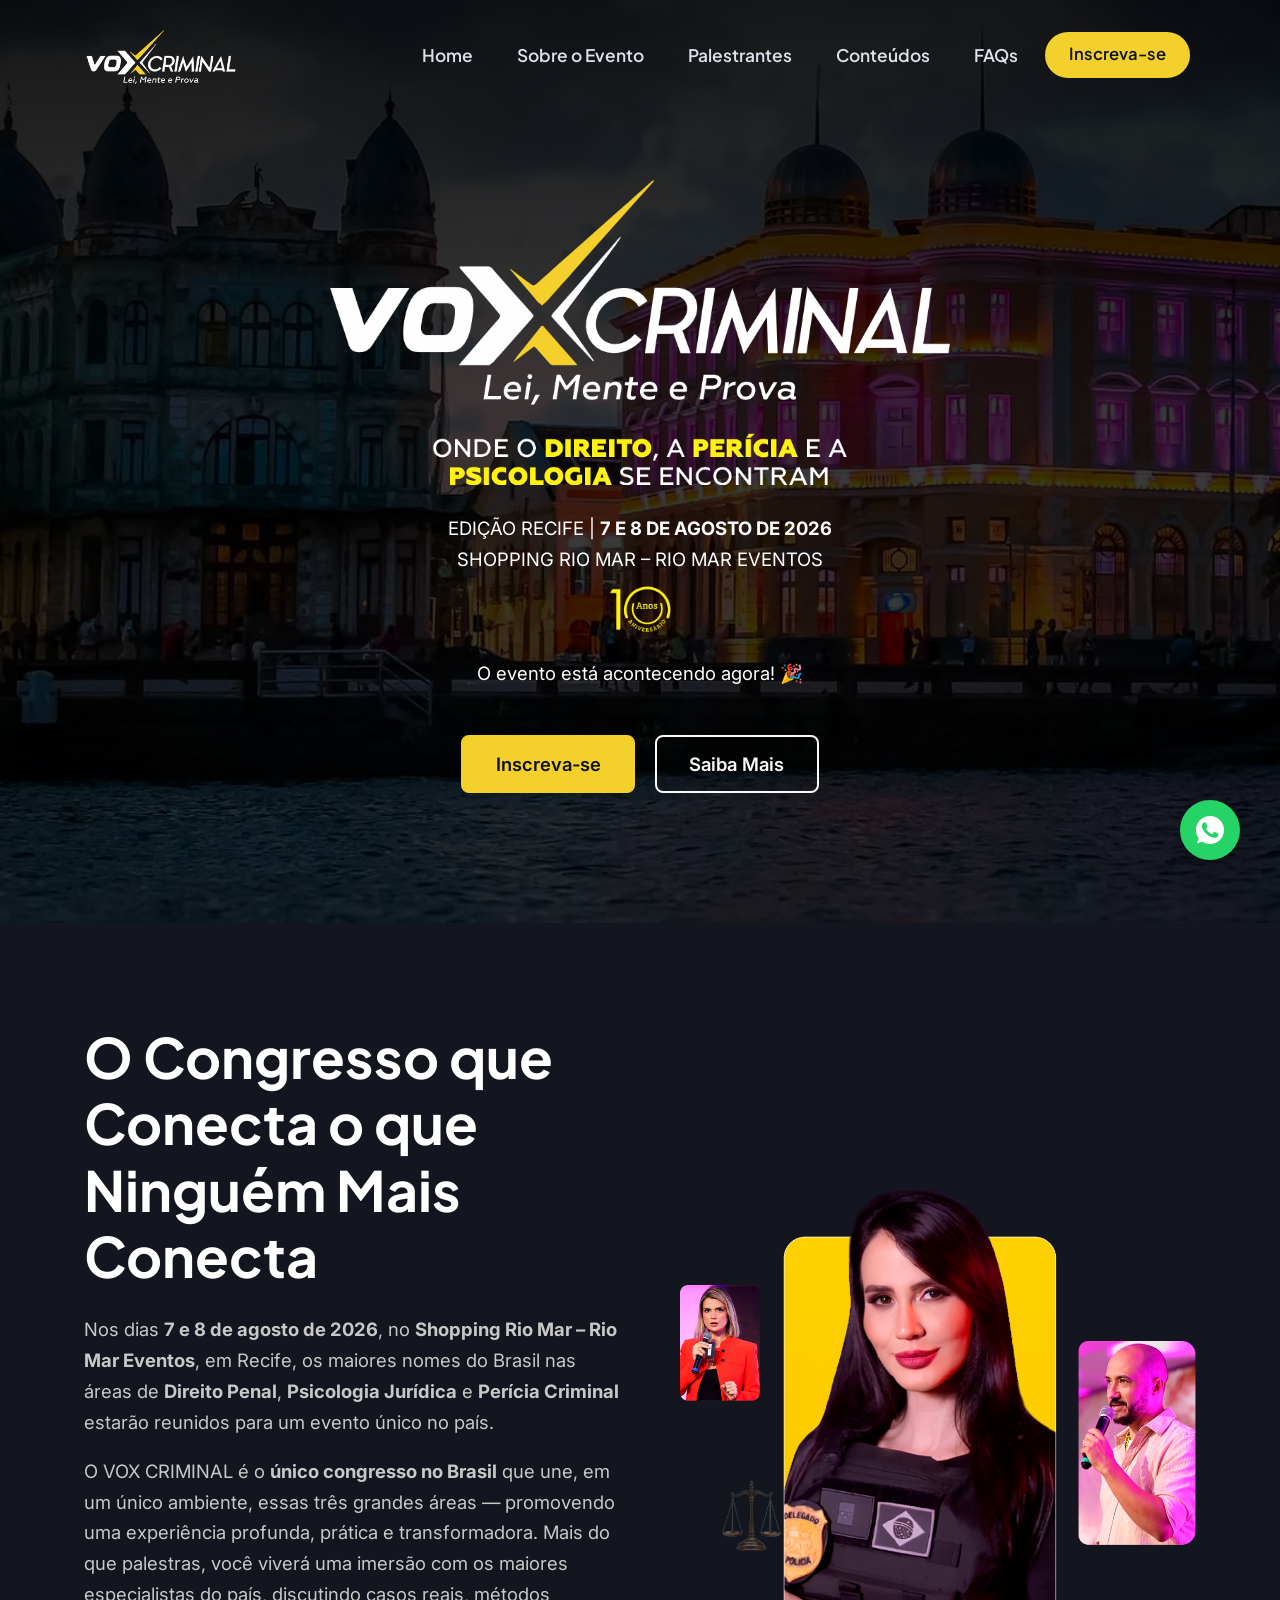
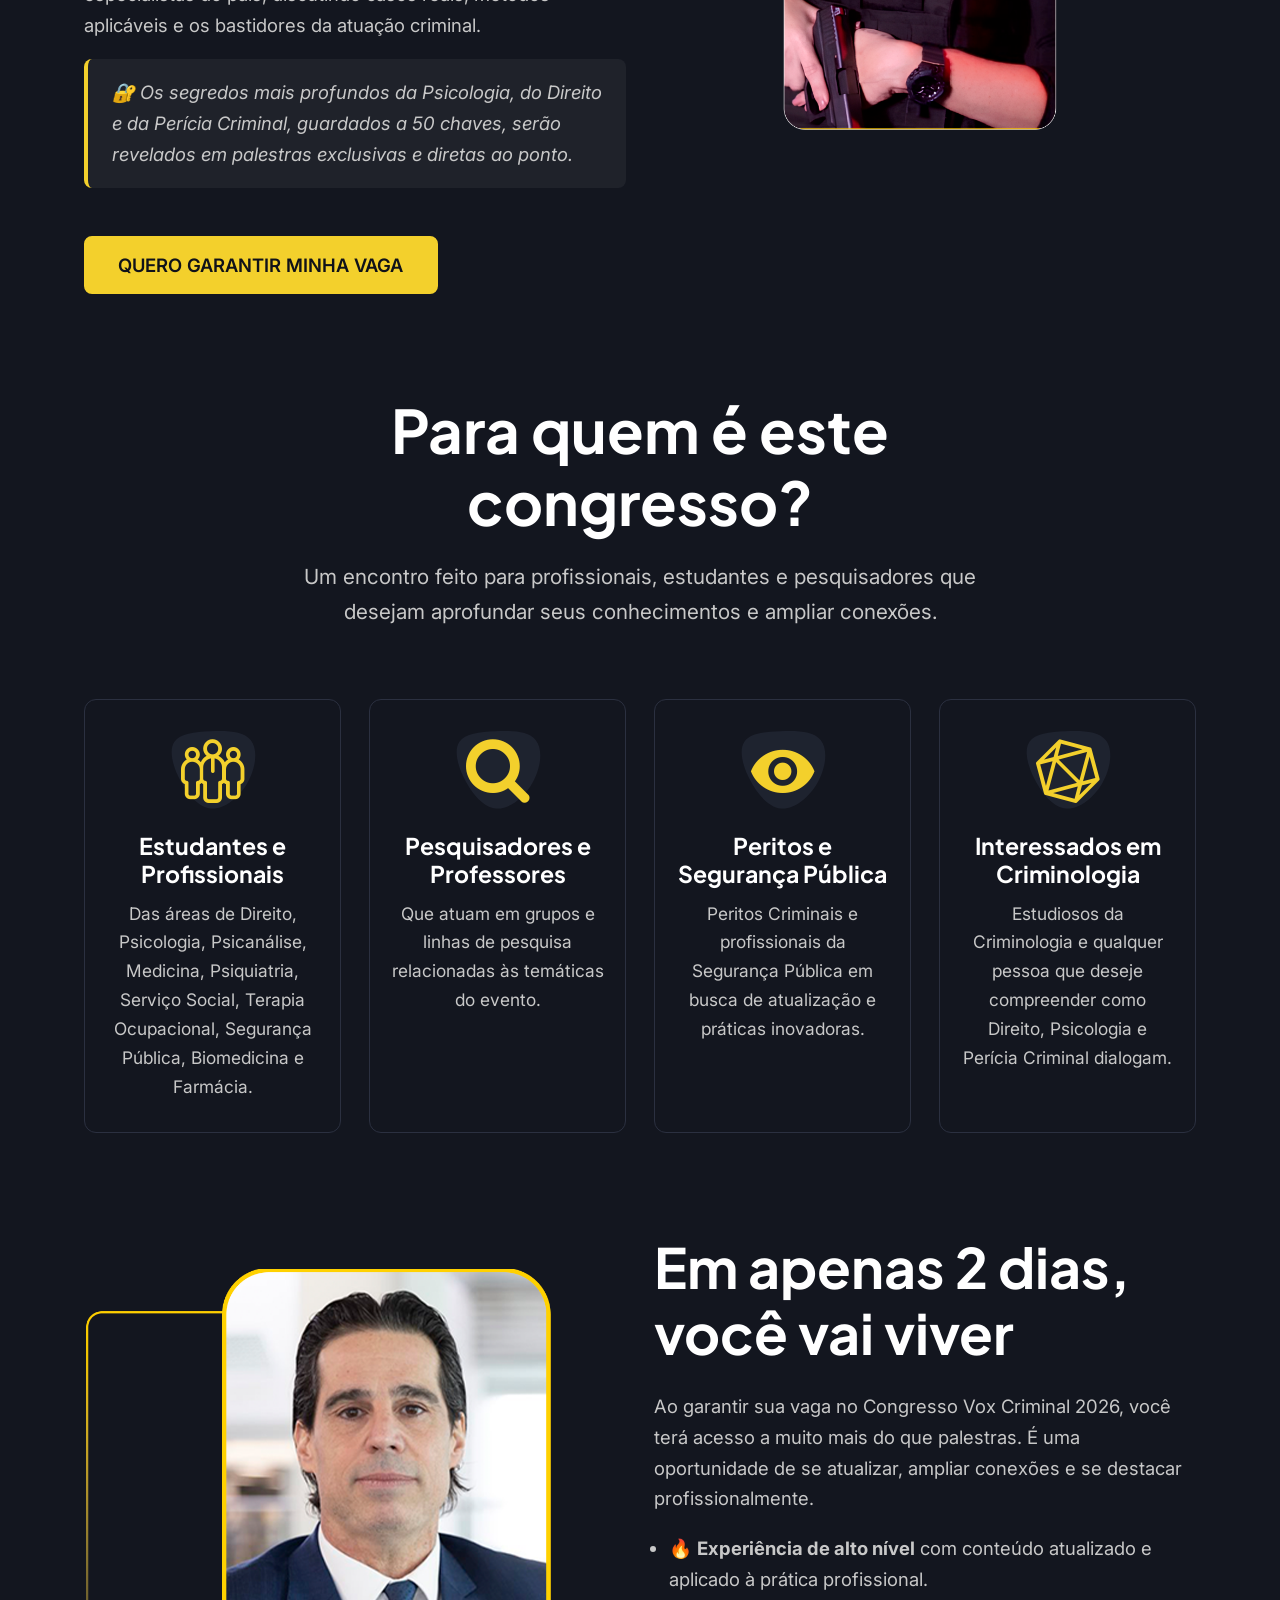
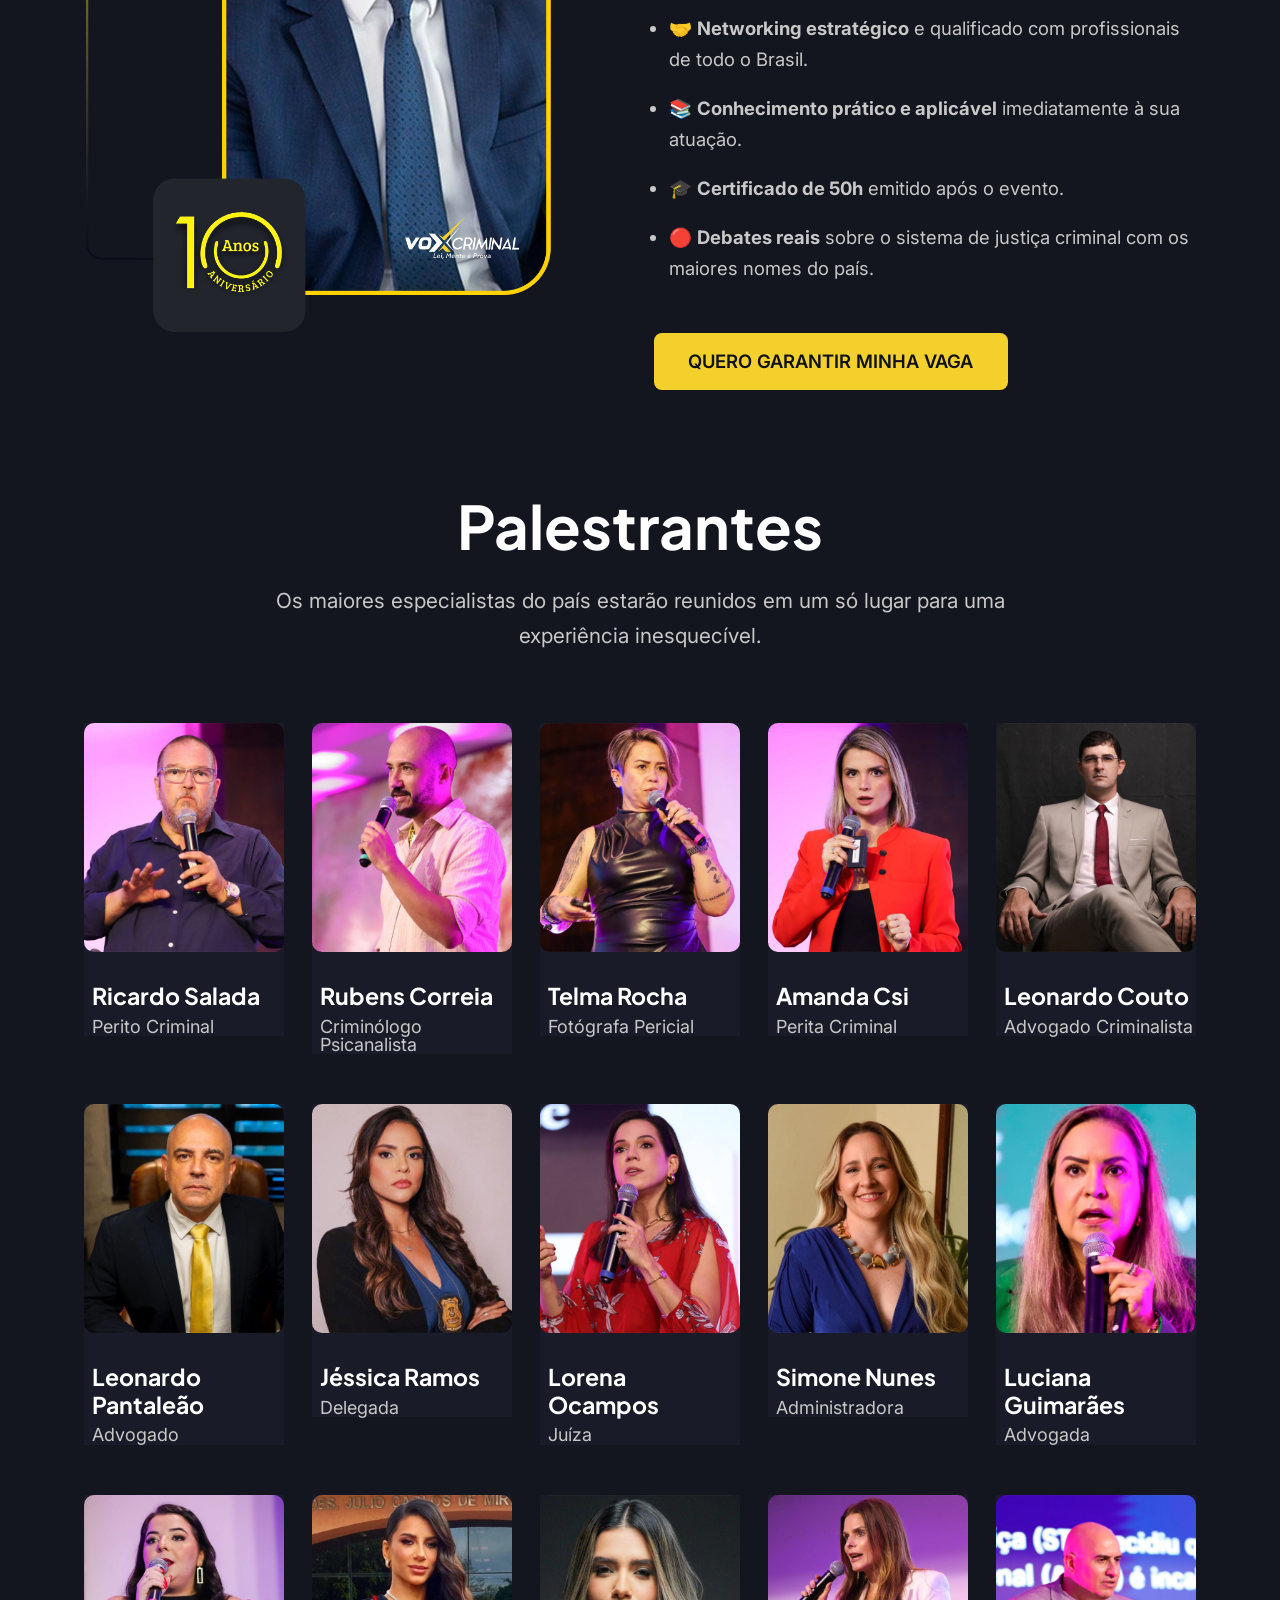
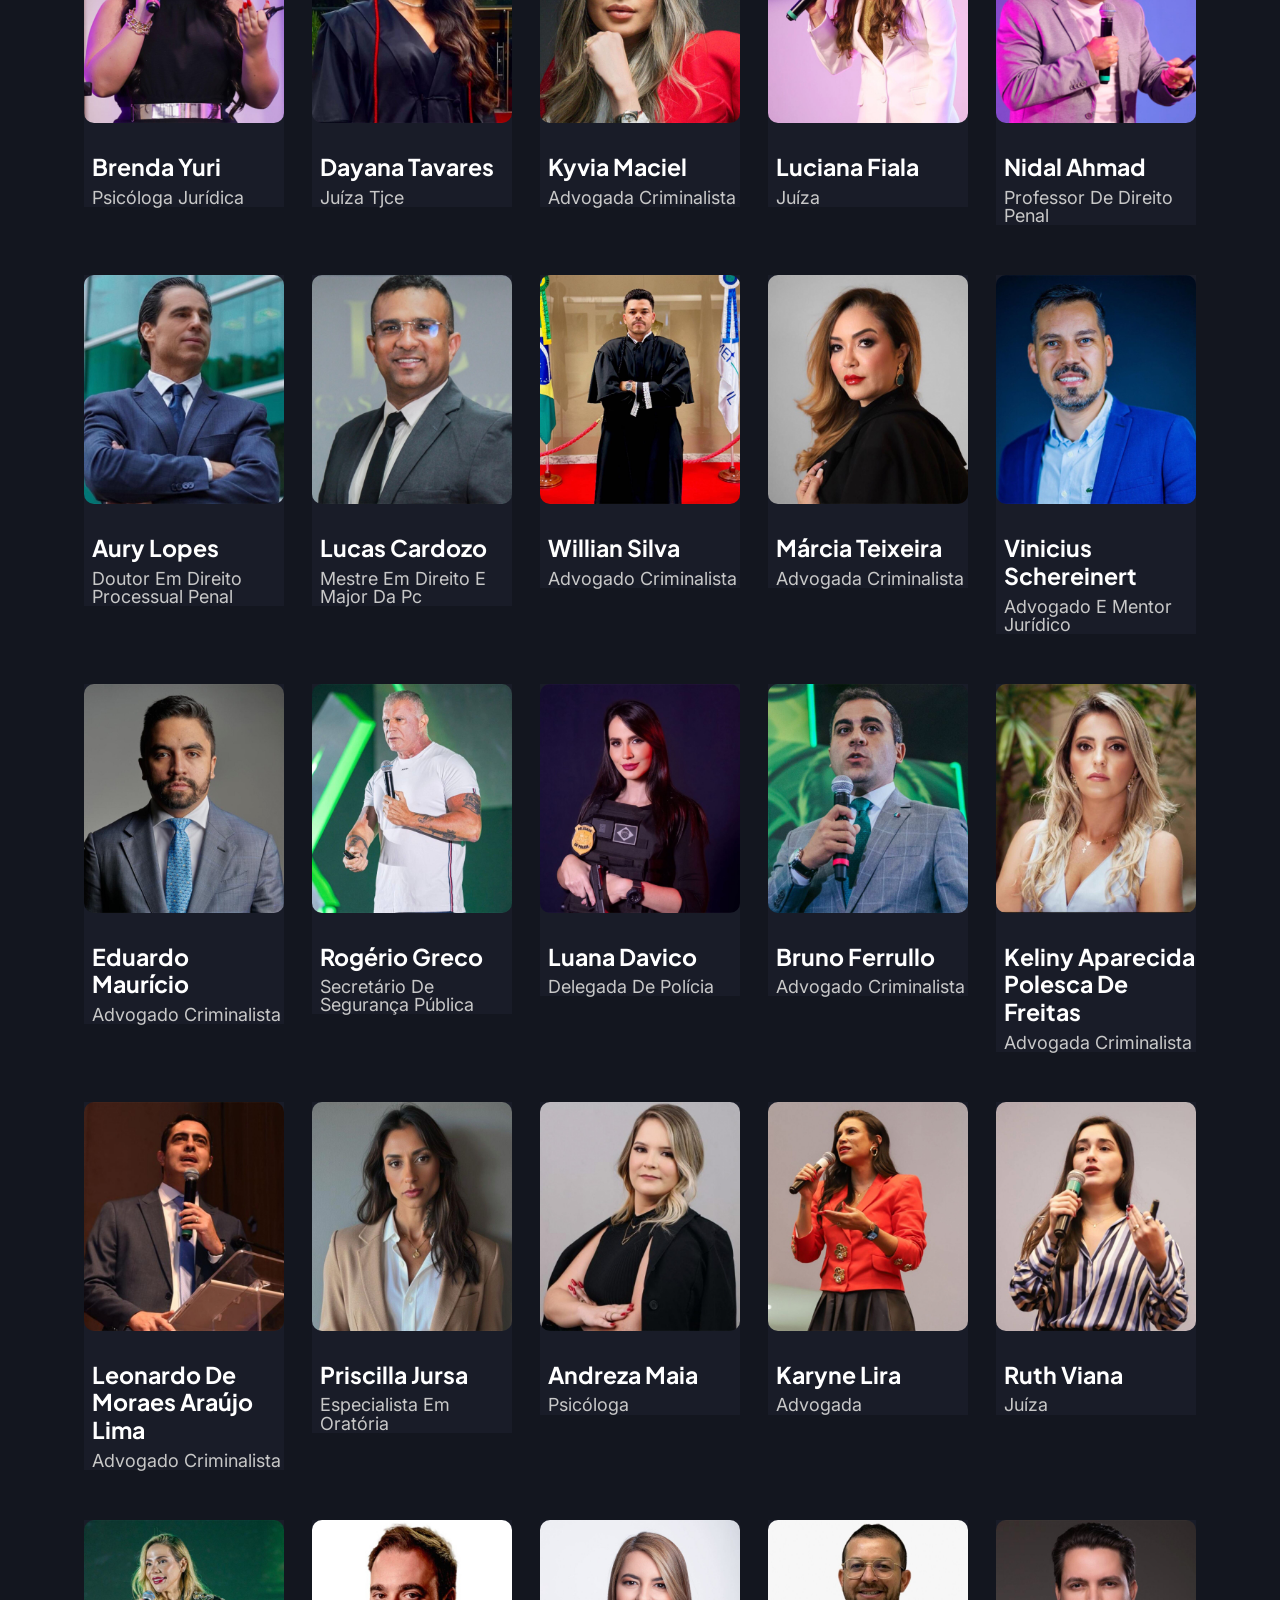
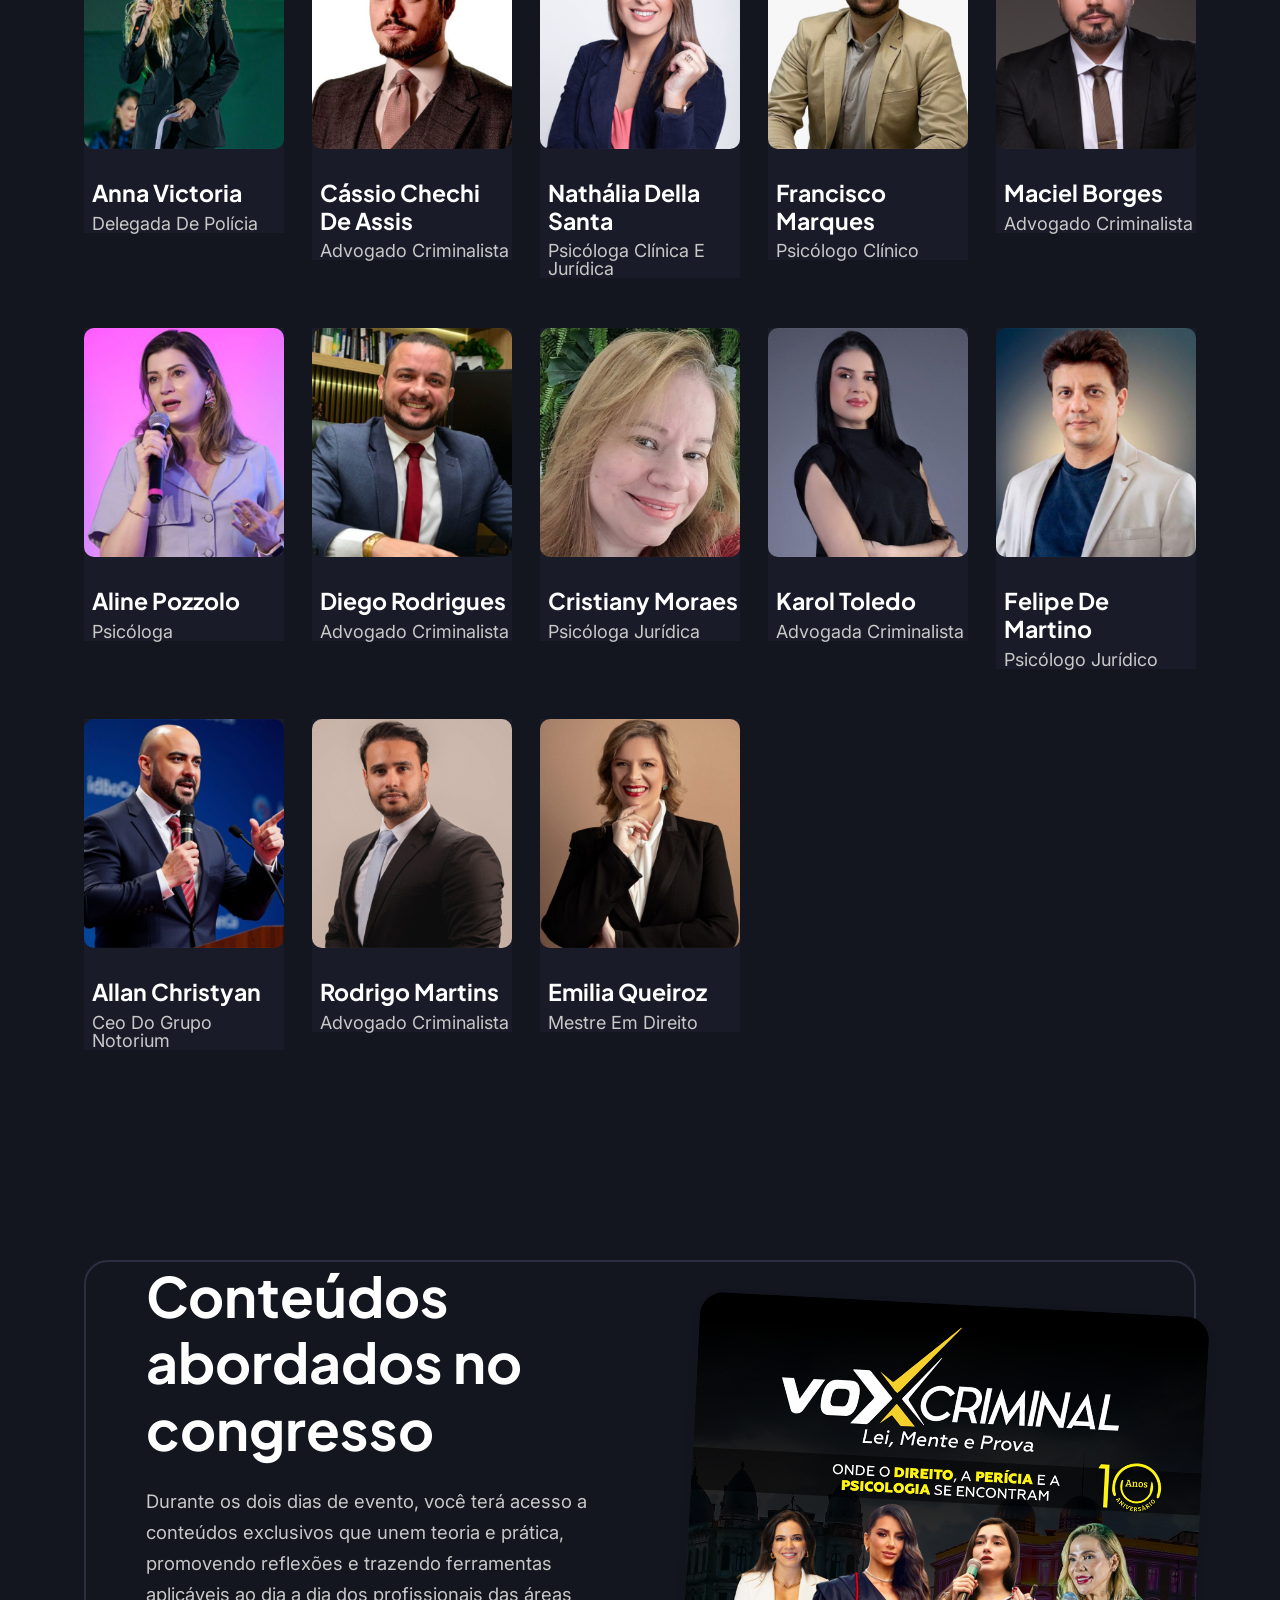
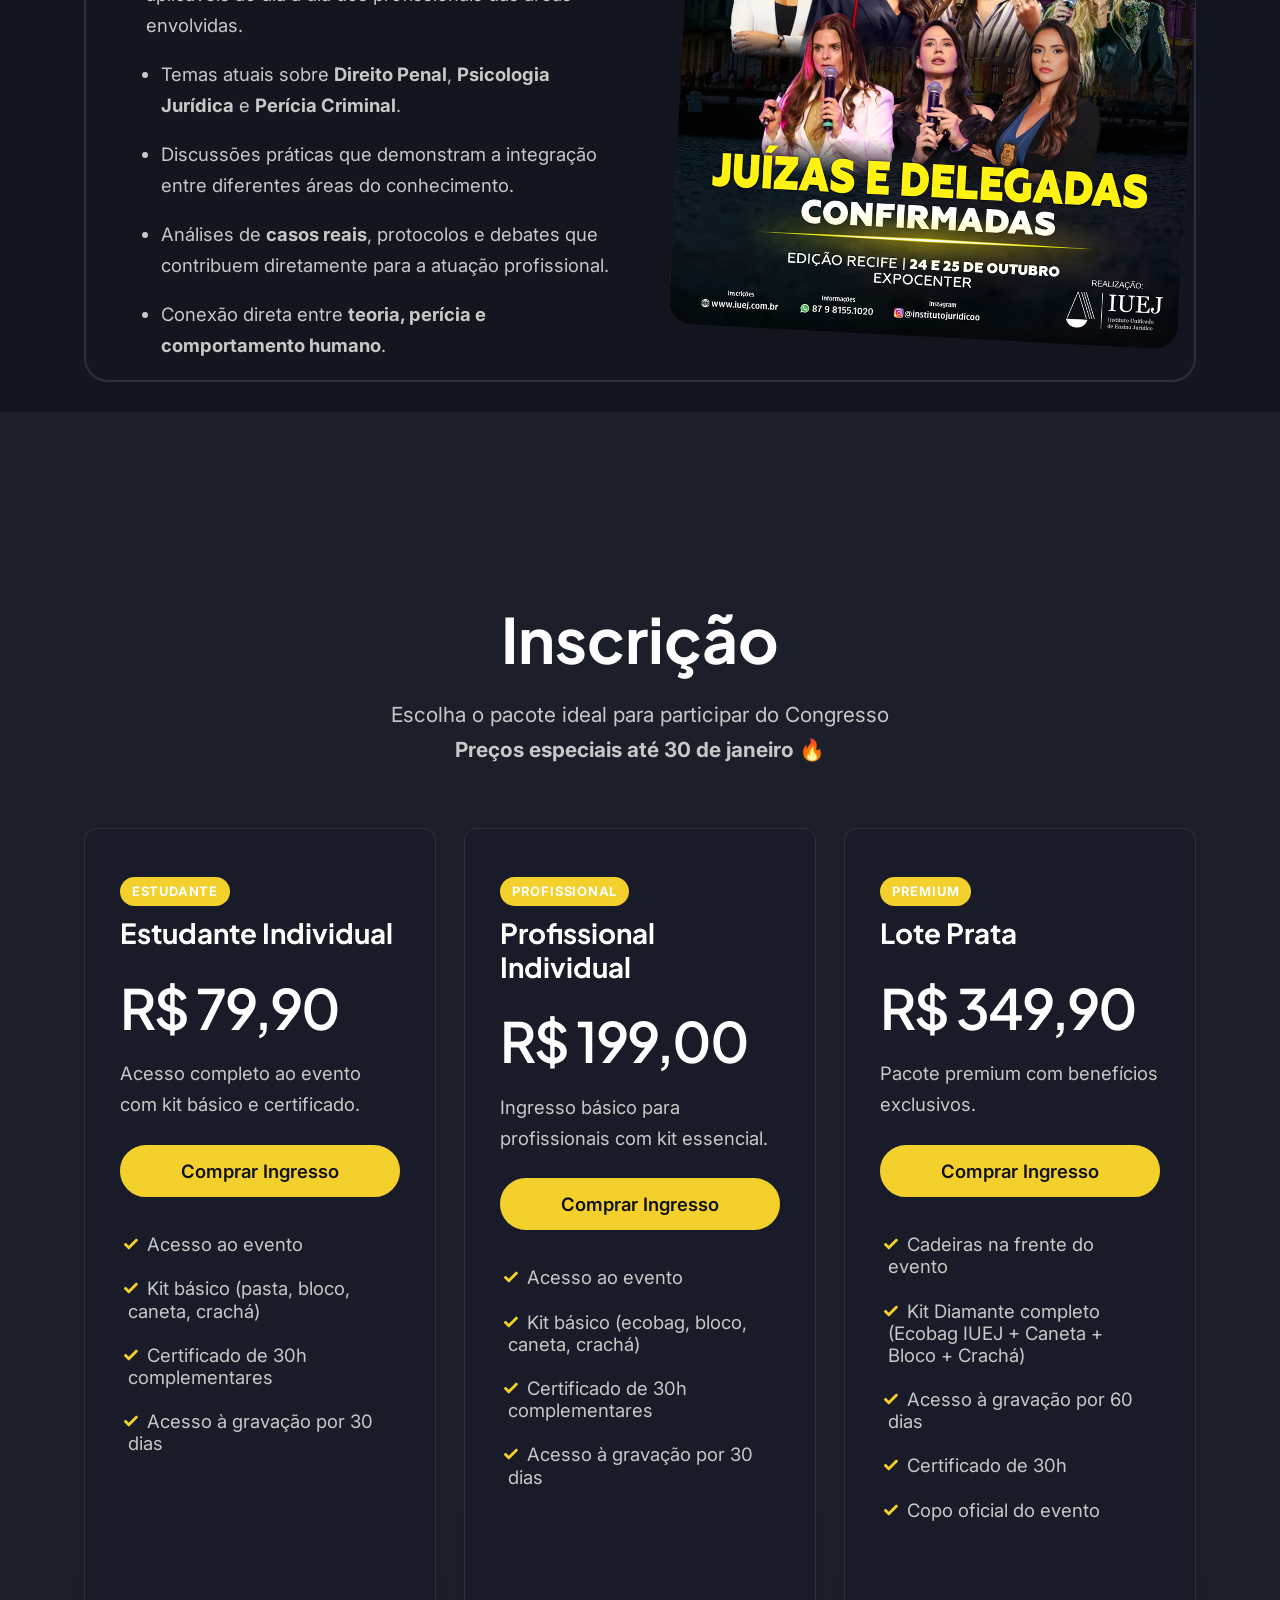
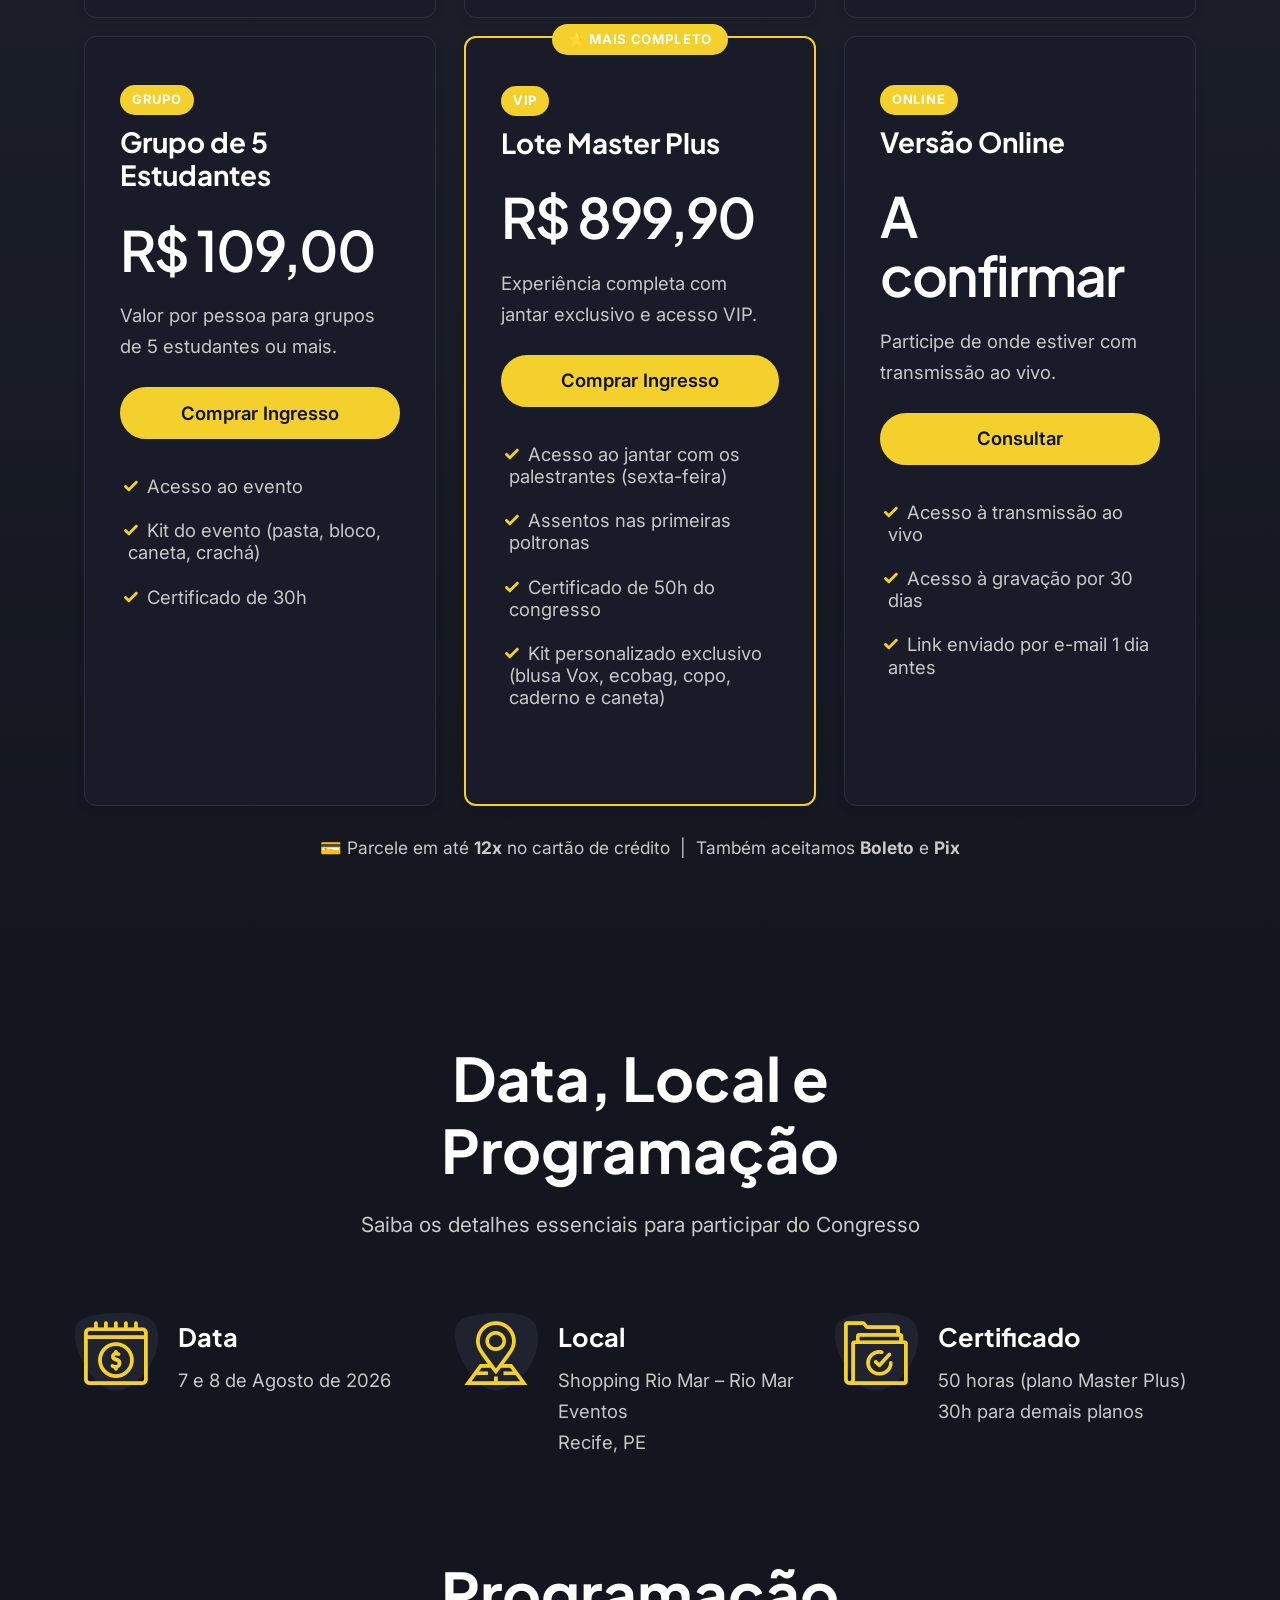
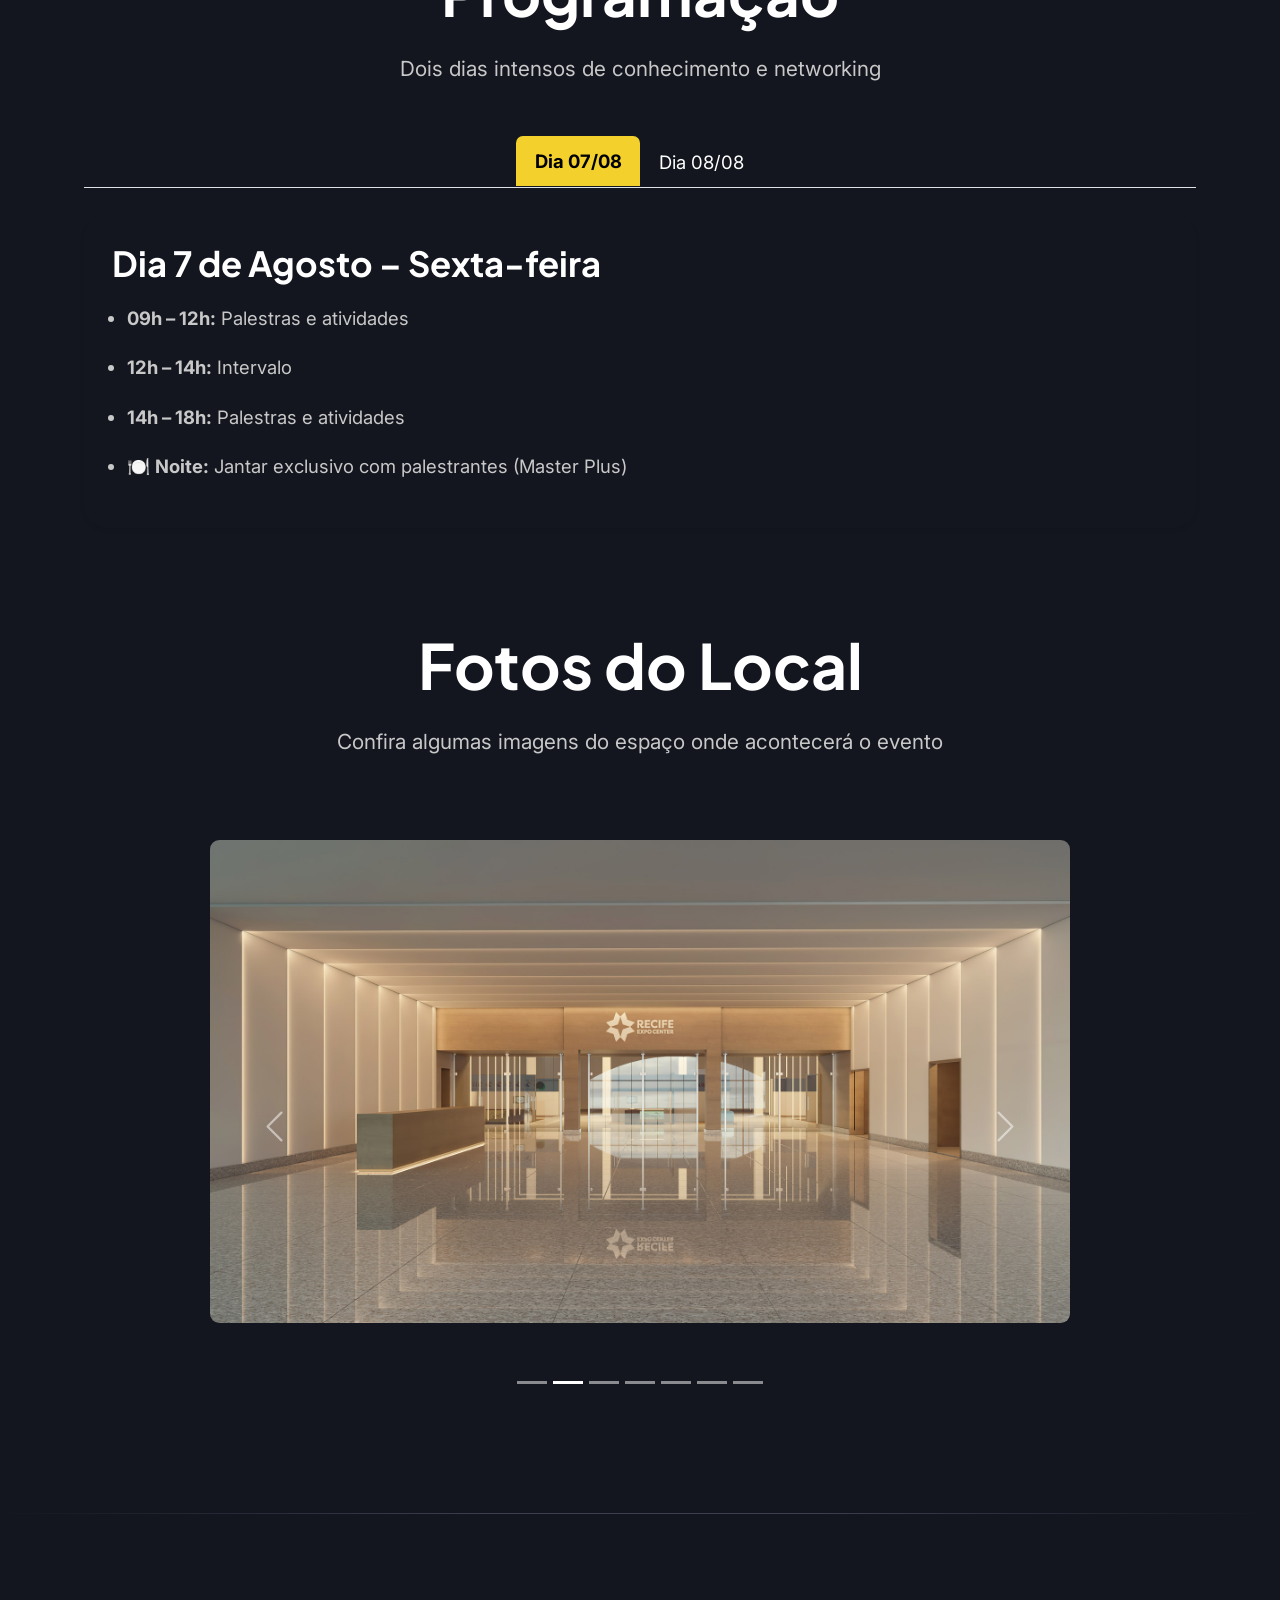
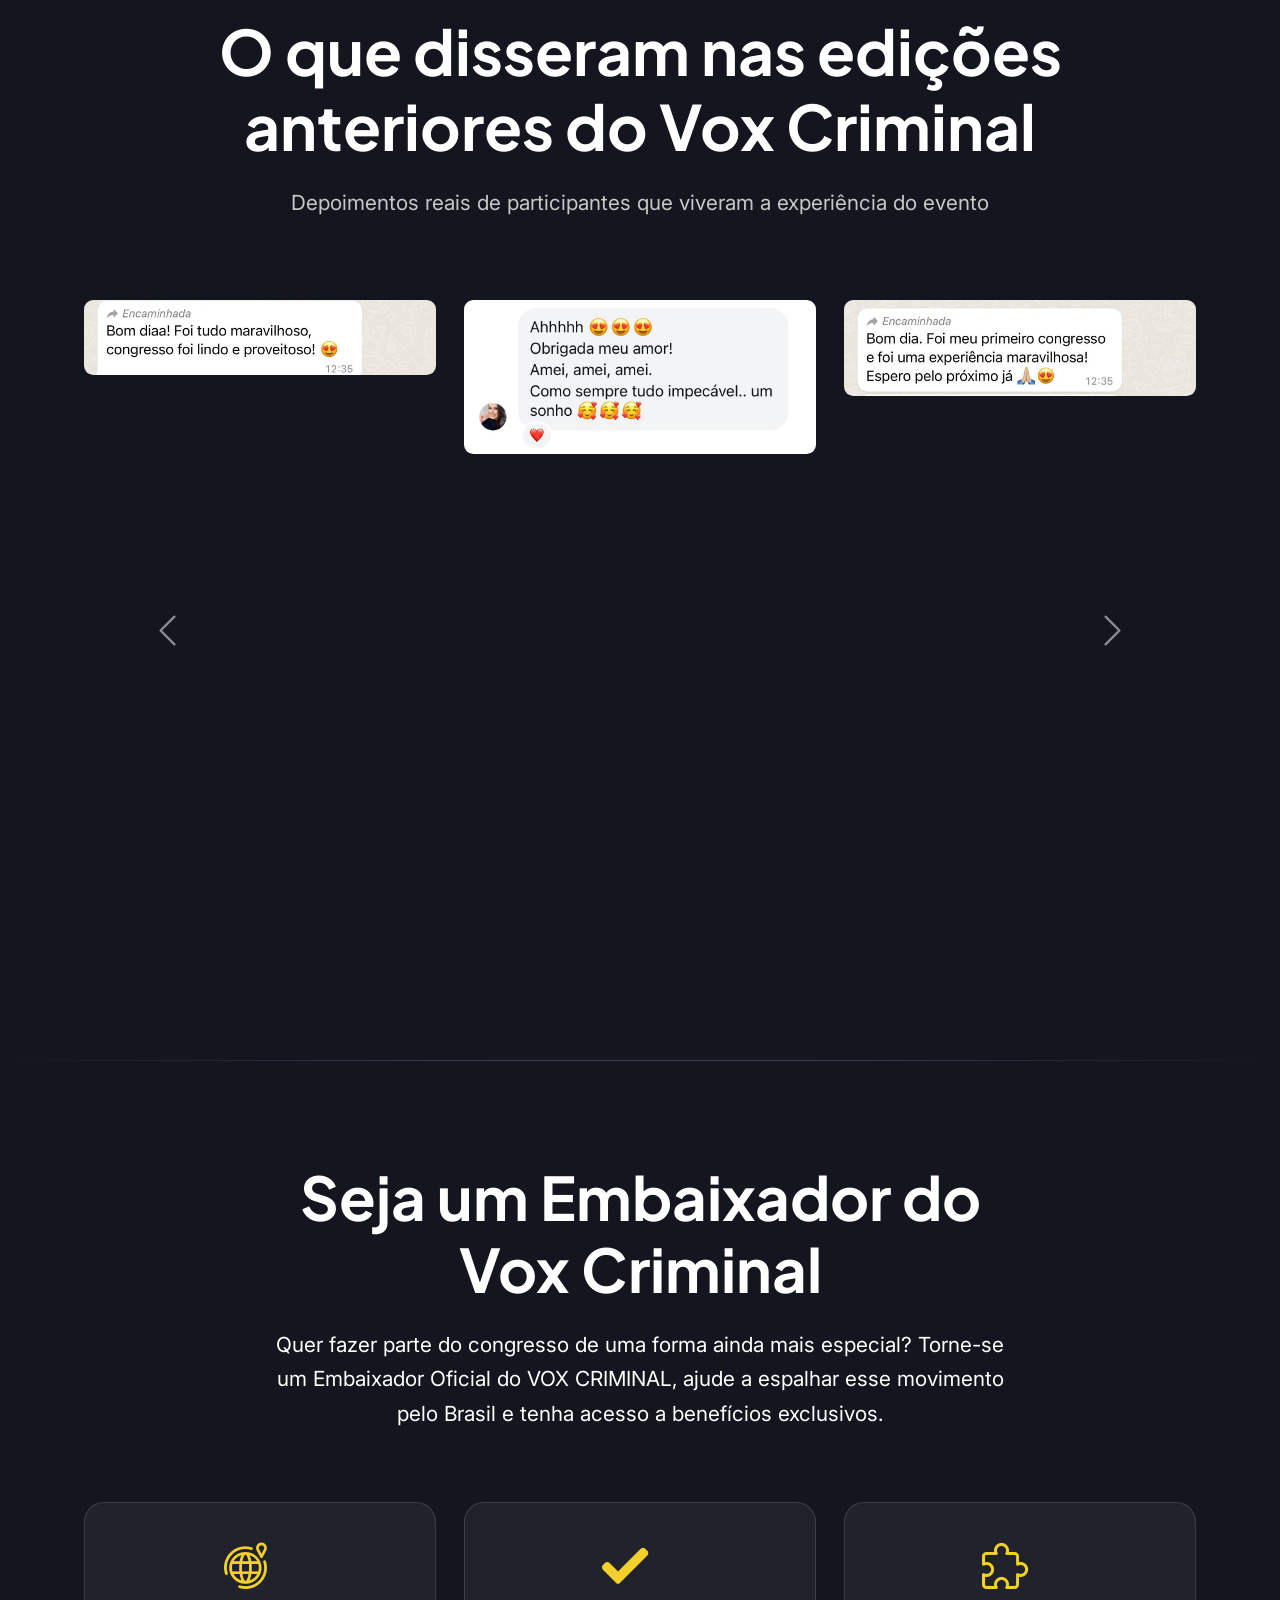
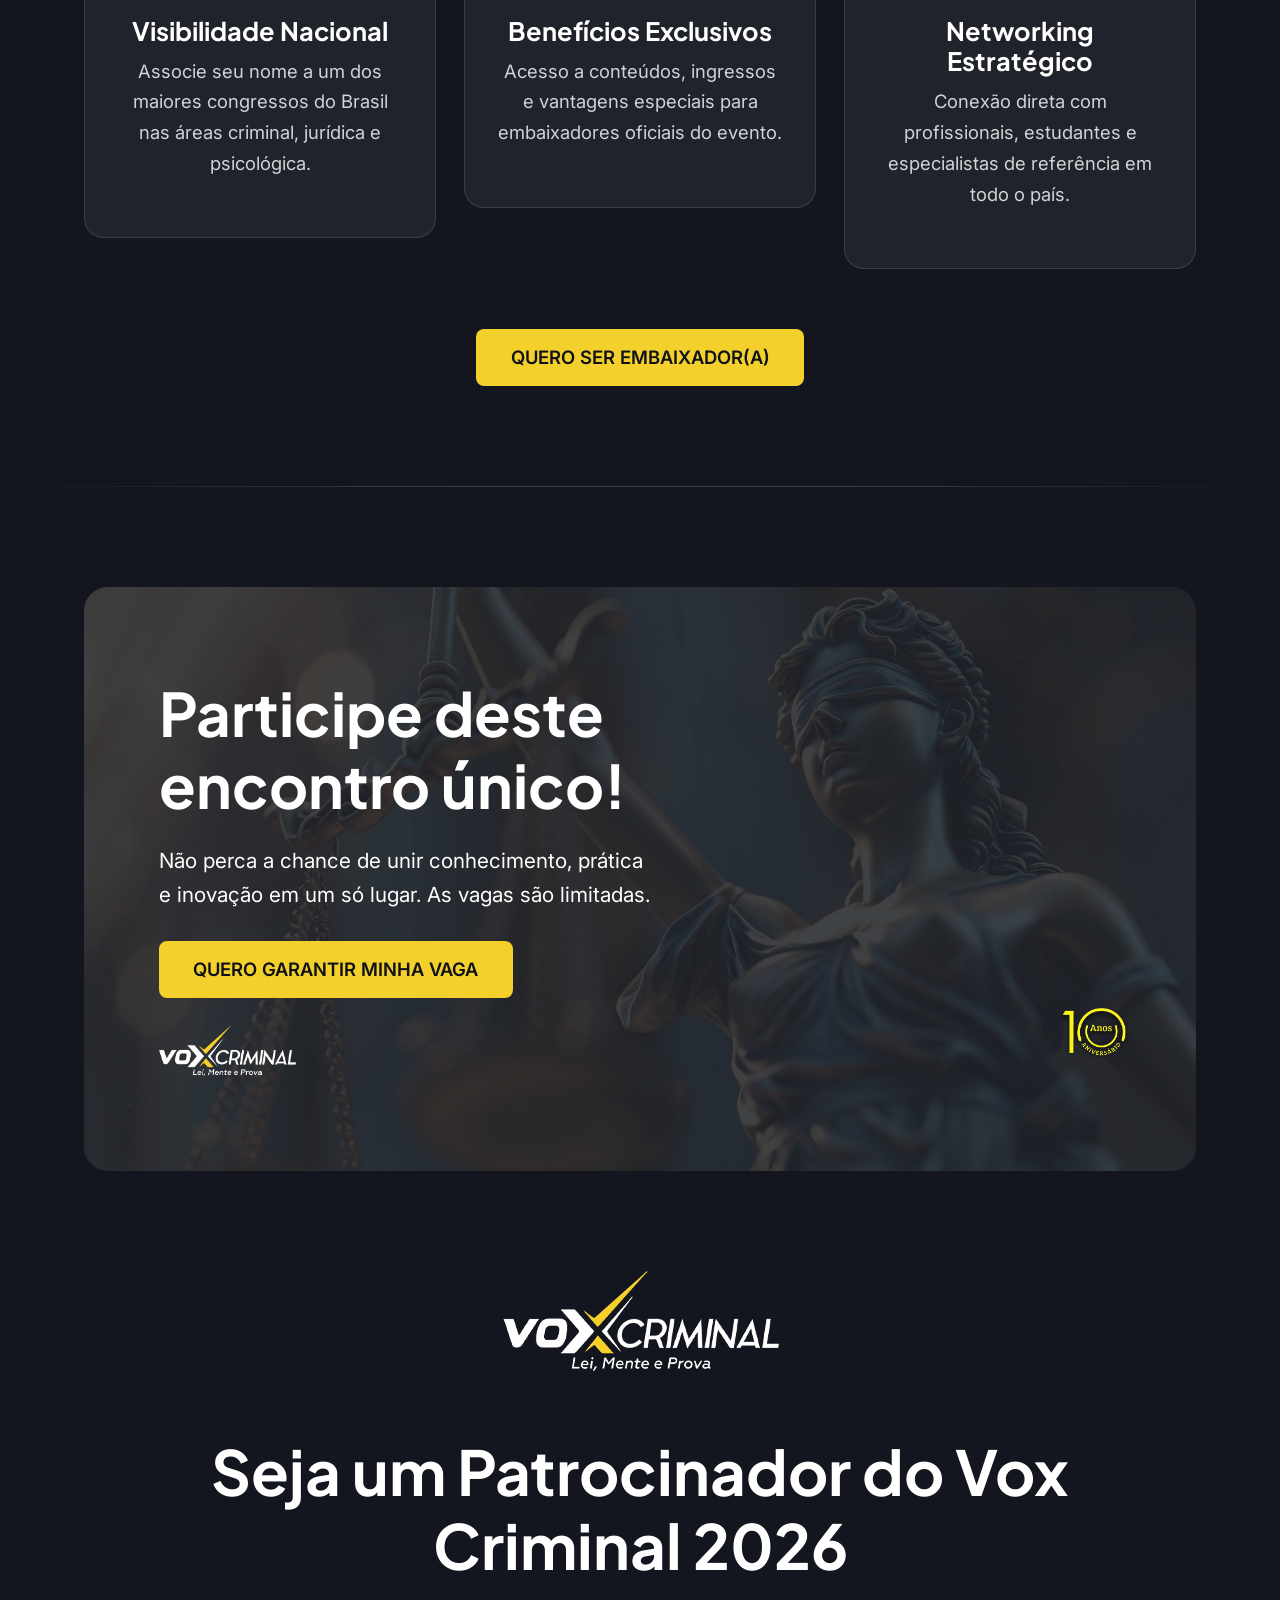
==== commit fe426654: "fix: adjust modal padding" ====
--- a/index.html
+++ b/index.html
@@ -1558,7 +1558,7 @@
 
 					<div class="modal-body d-flex flex-column flex-md-row align-items-center">
 						<img id="speakerImage" src="" class="img-fluid rounded mb-3 mb-md-0 me-md-4" style="max-width: 250px;">
-						<div>
+						<div style="padding: 32px;">
 							<h4 id="speakerName" class="fw-bold mb-2"></h4>
 							<p id="speakerRole" class="fw-bold mb-1"></p>
 							<p id="speakerInstitution" class="mb-3"></p>
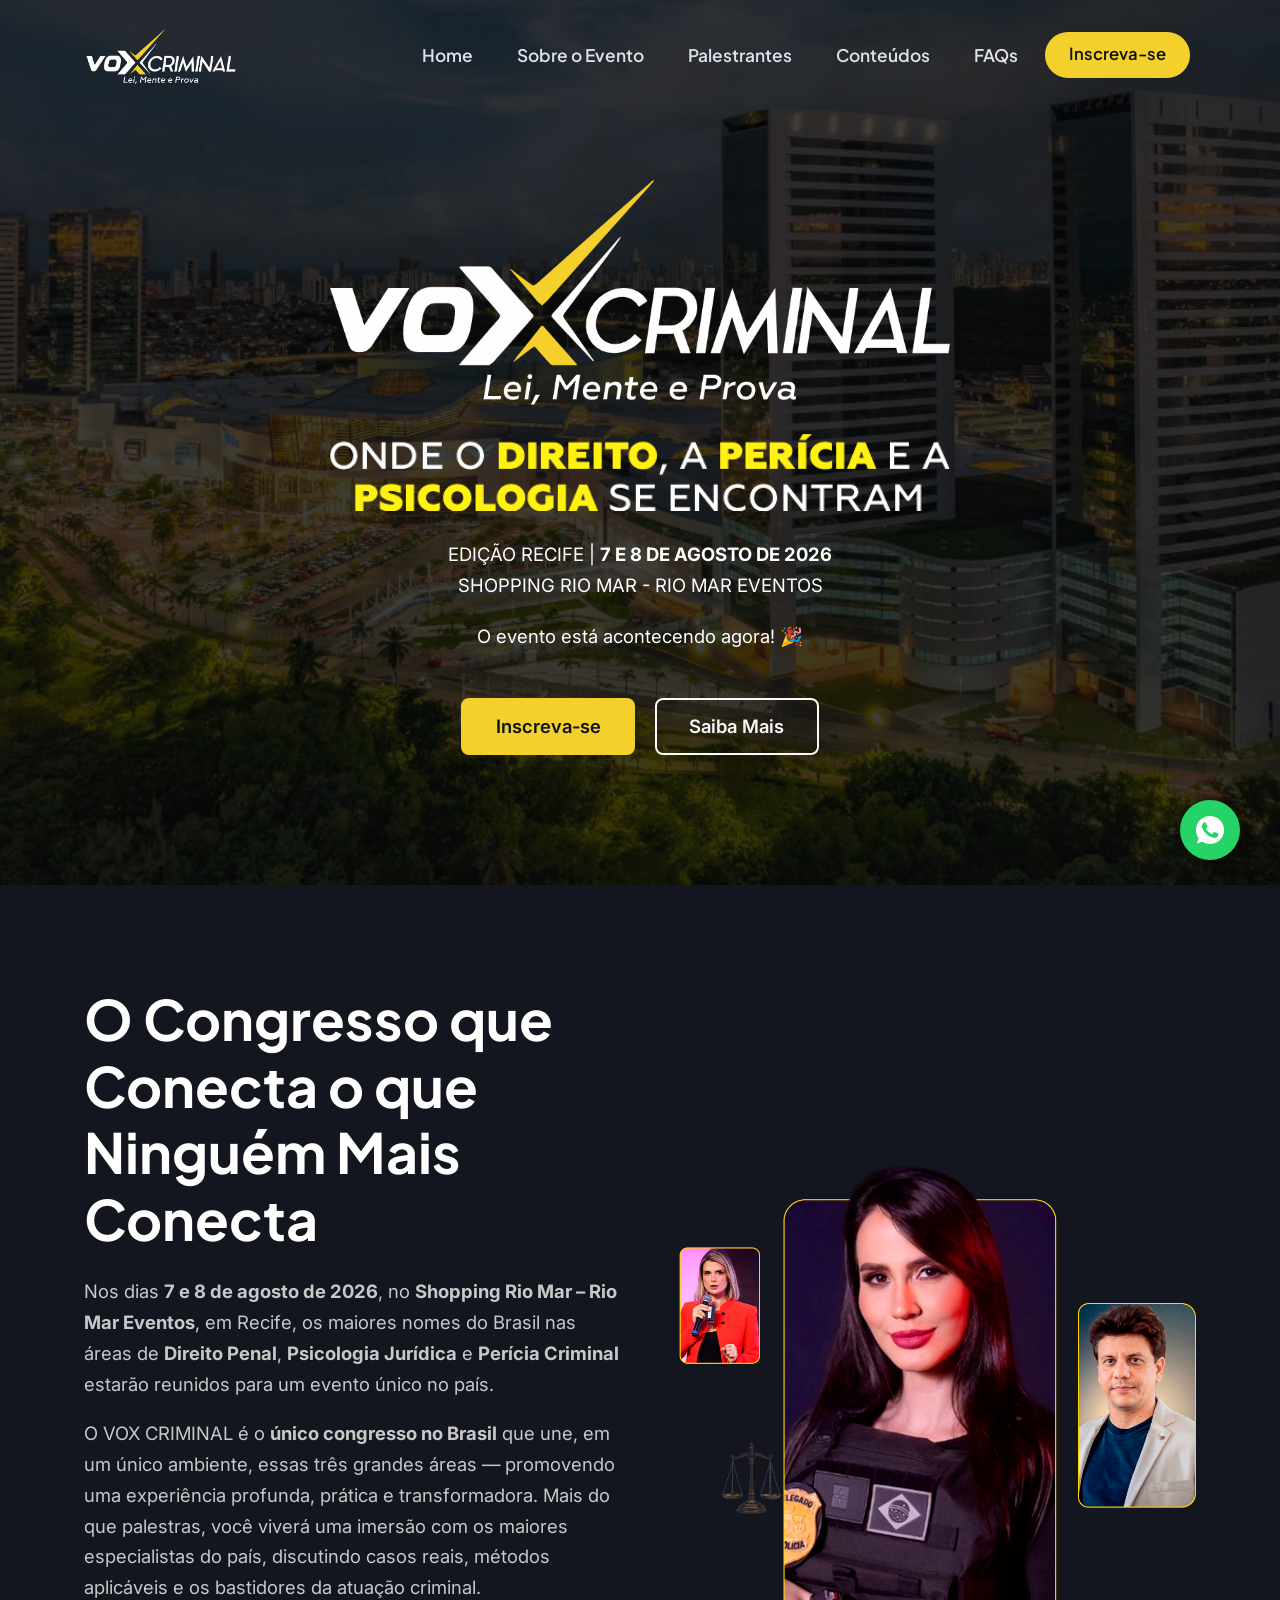
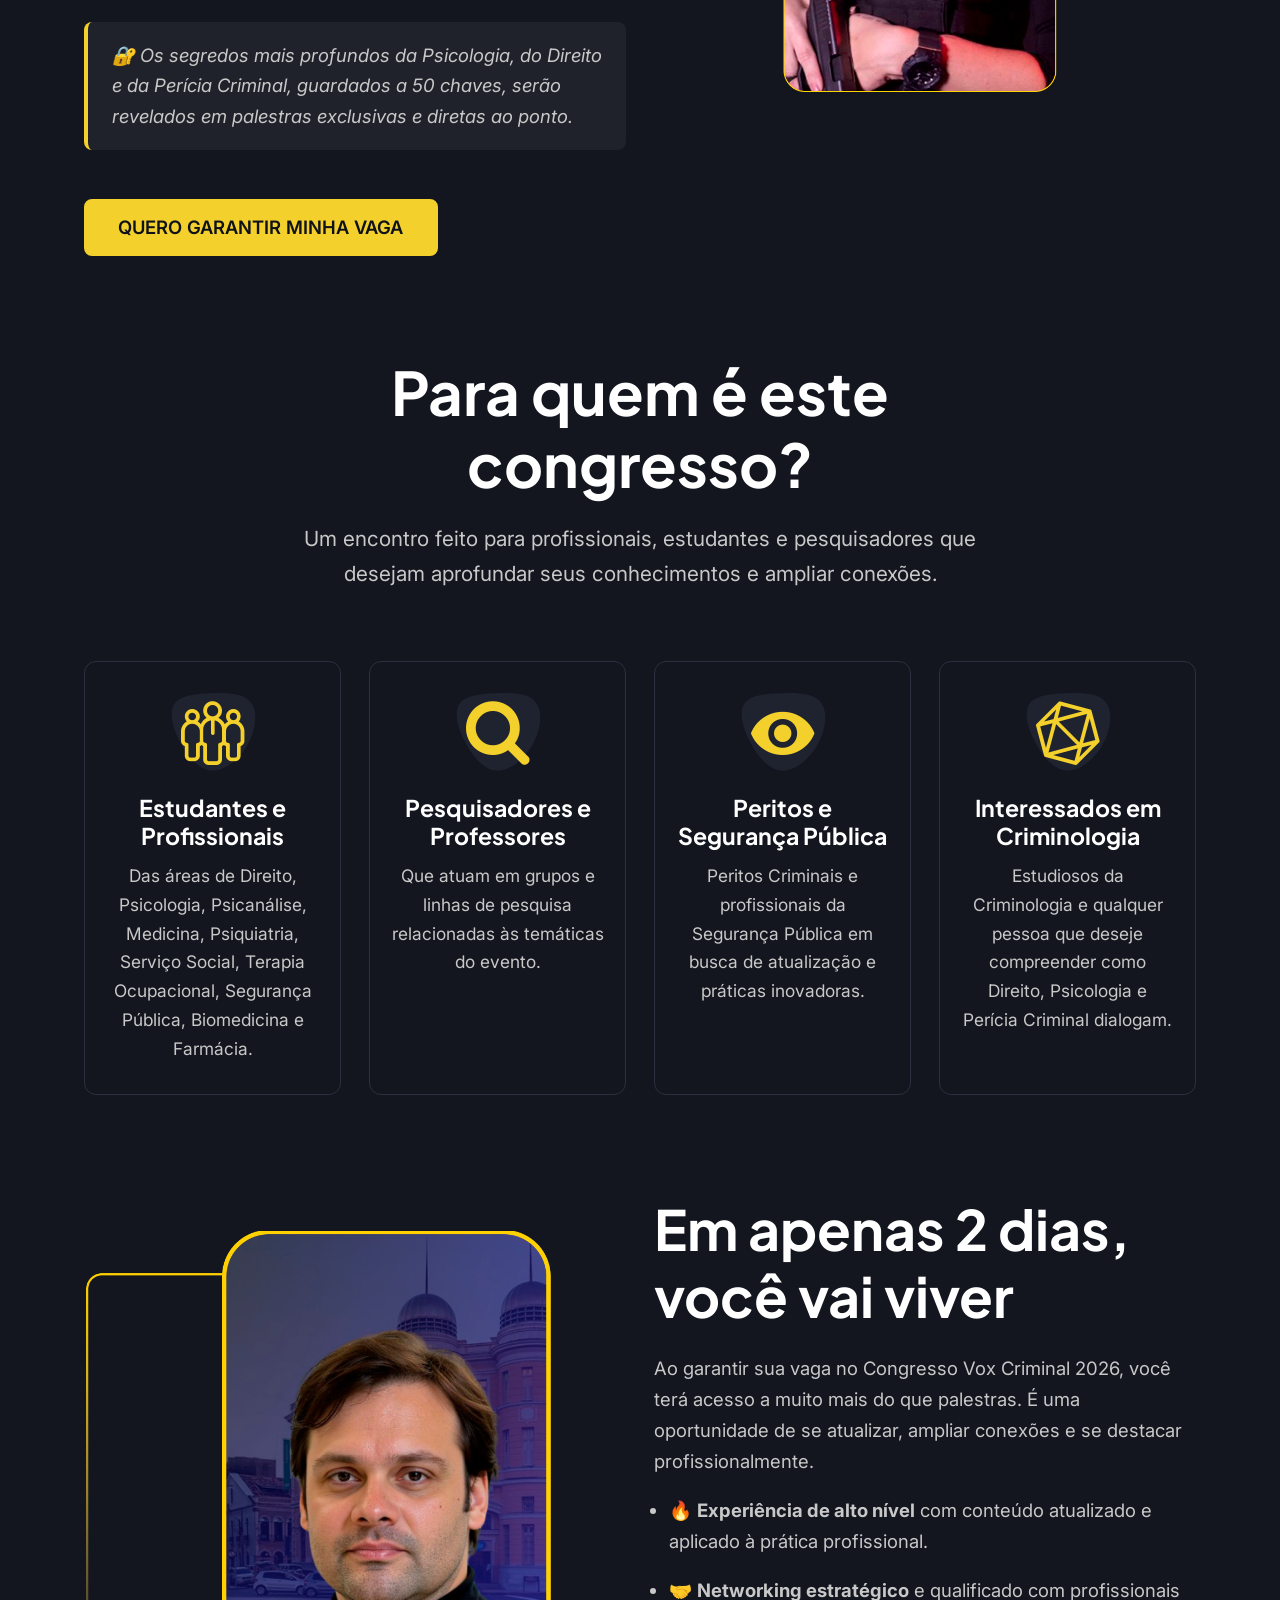
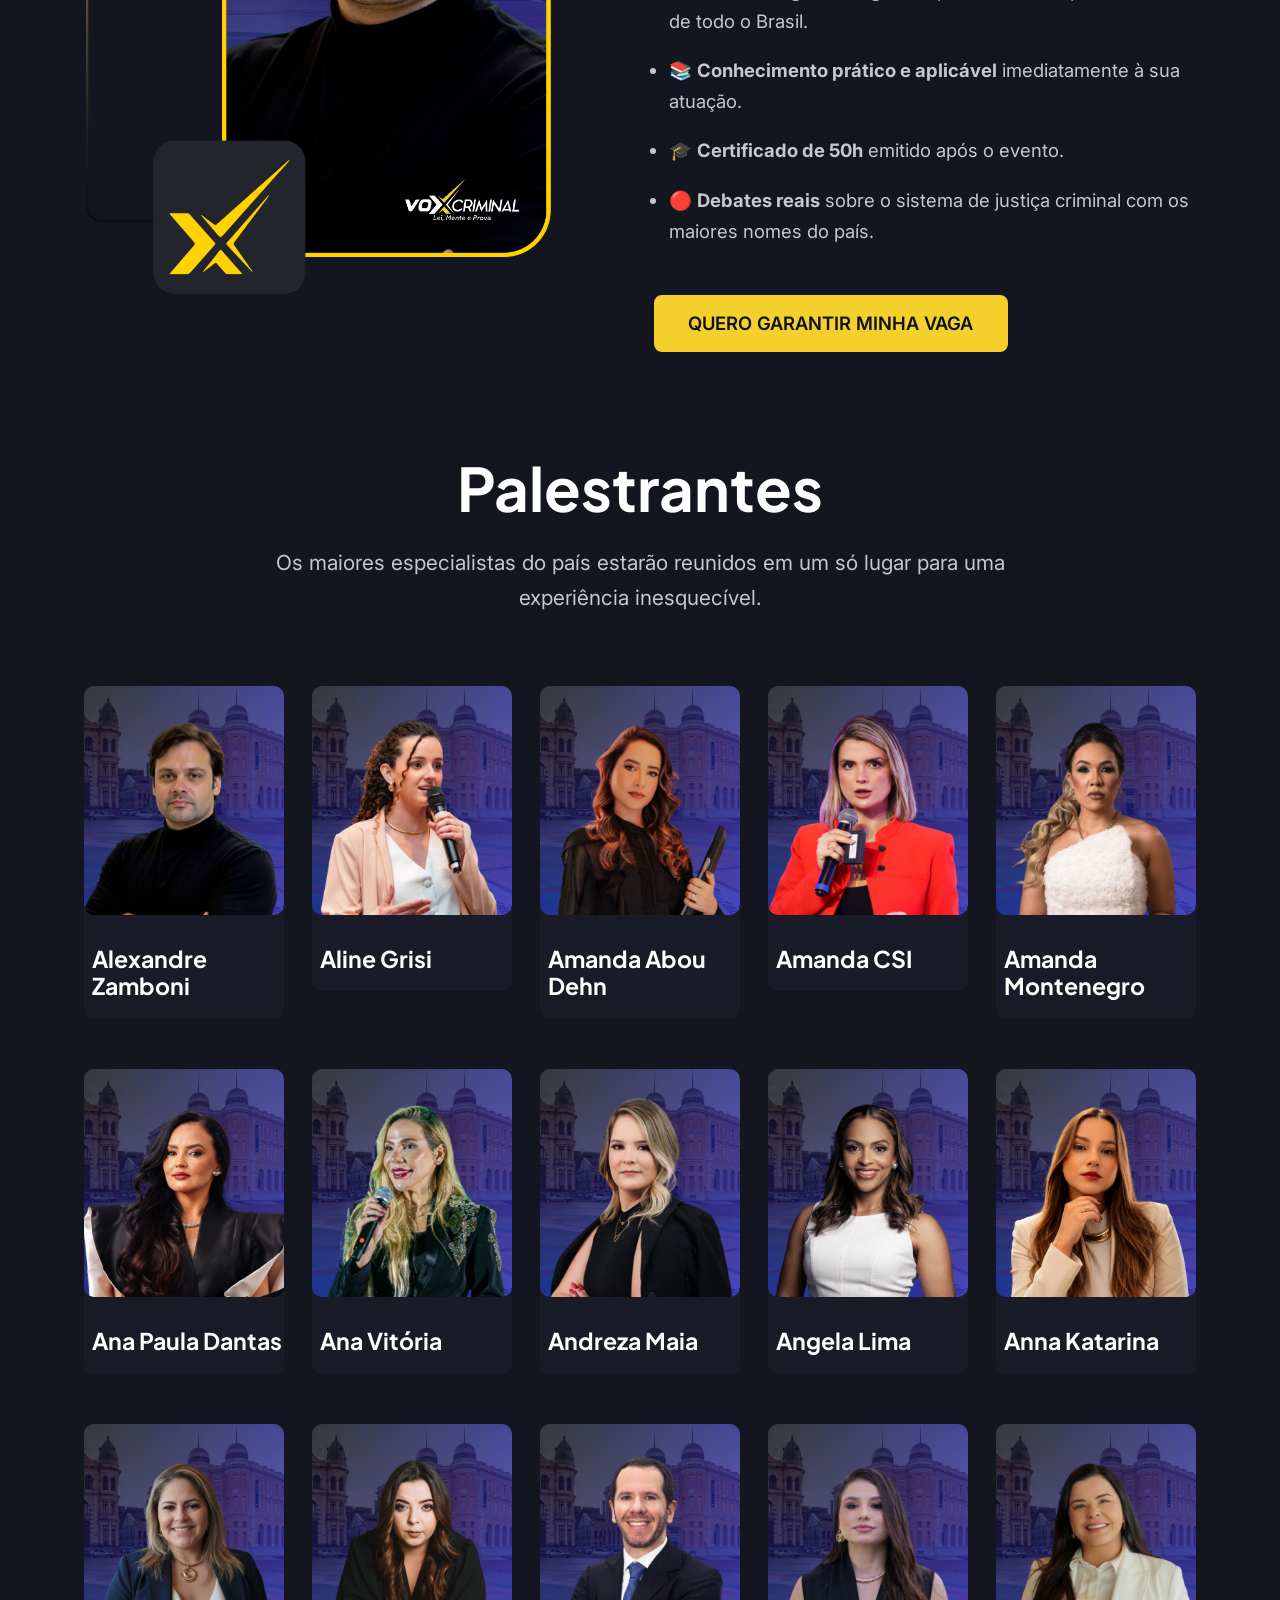
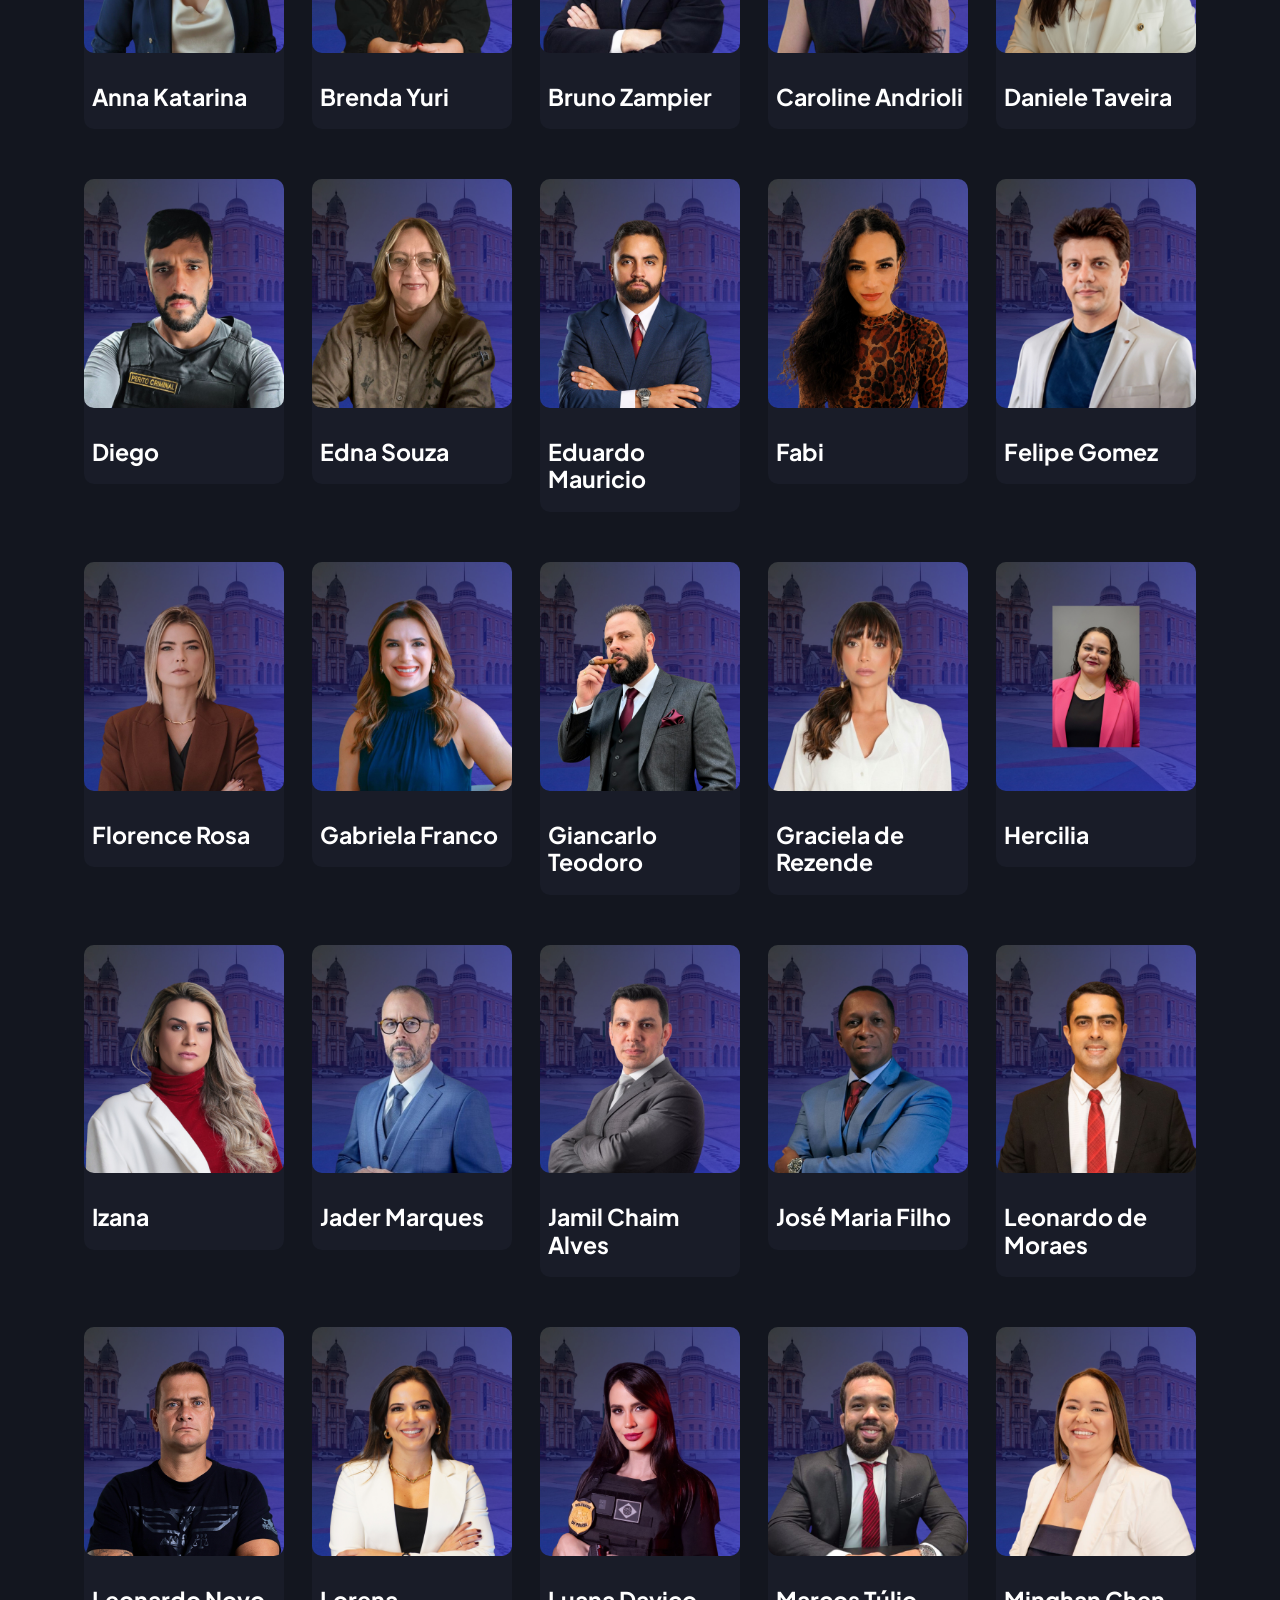
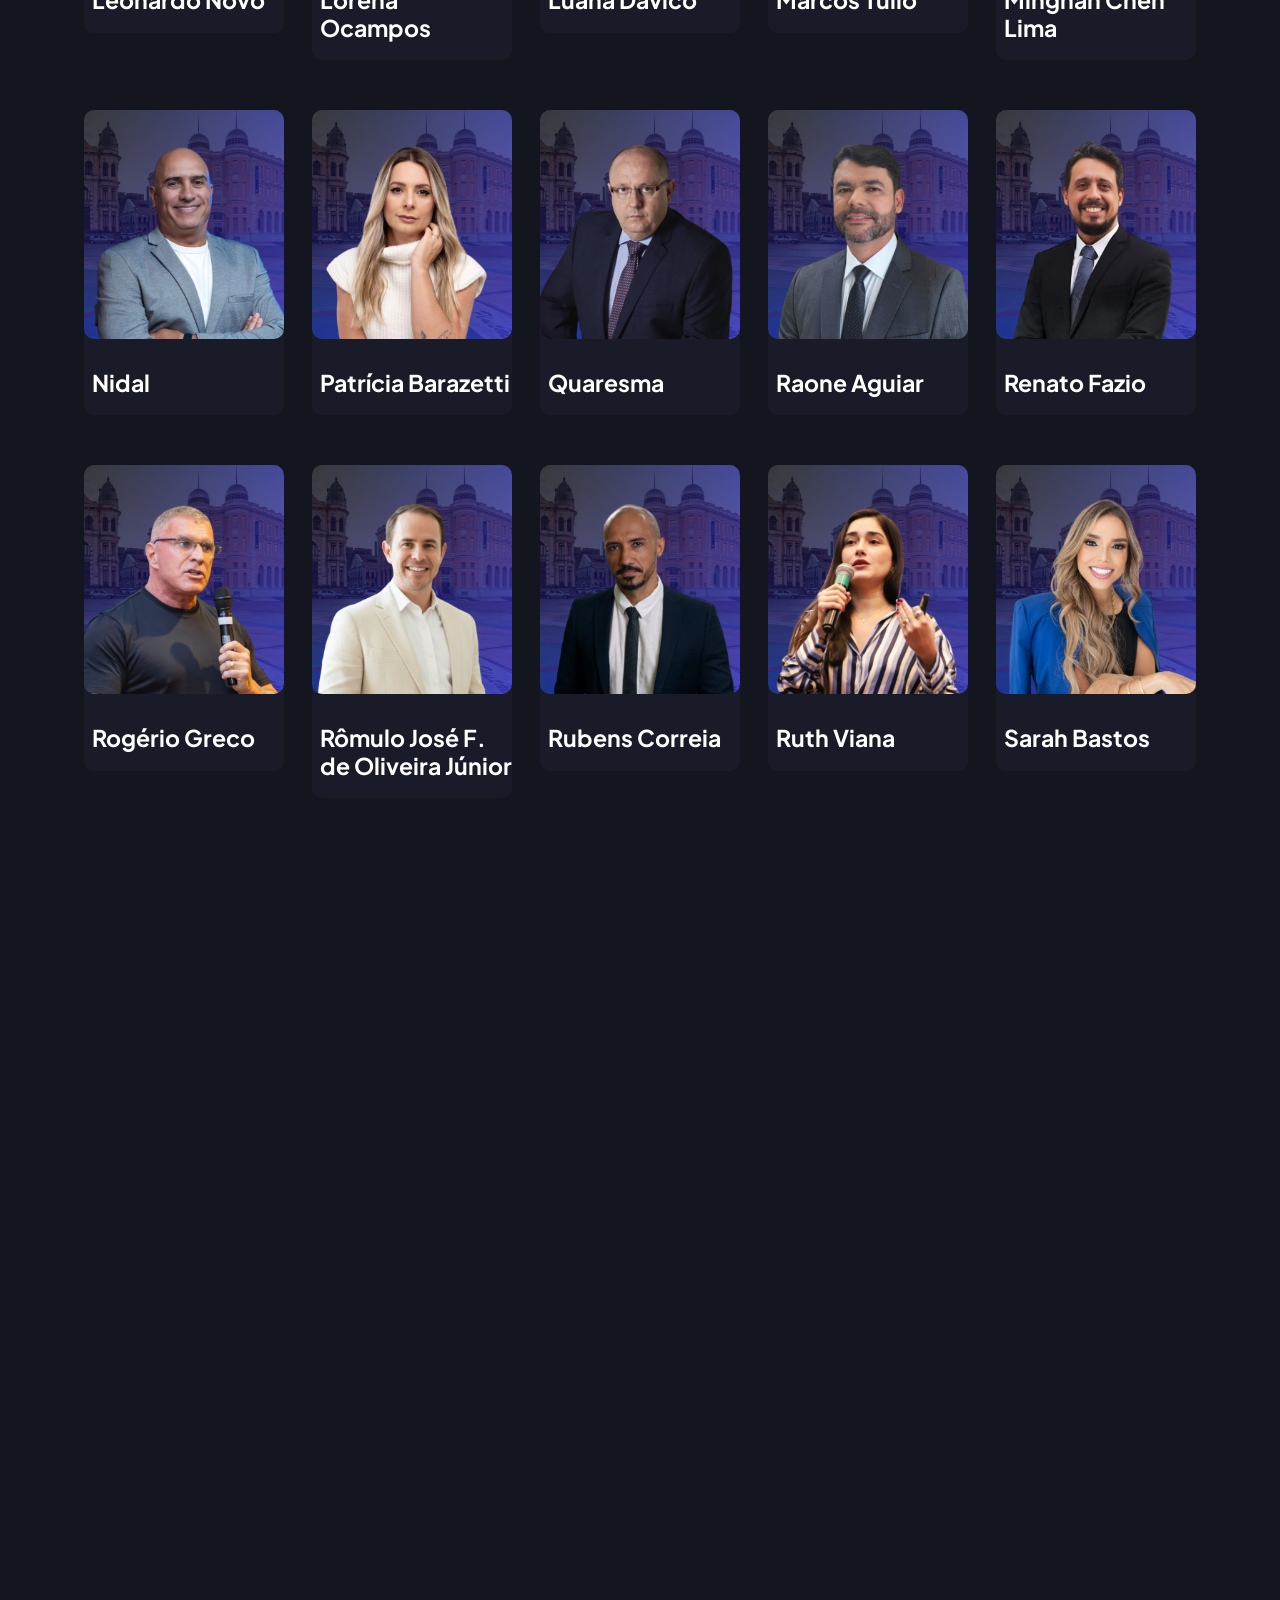
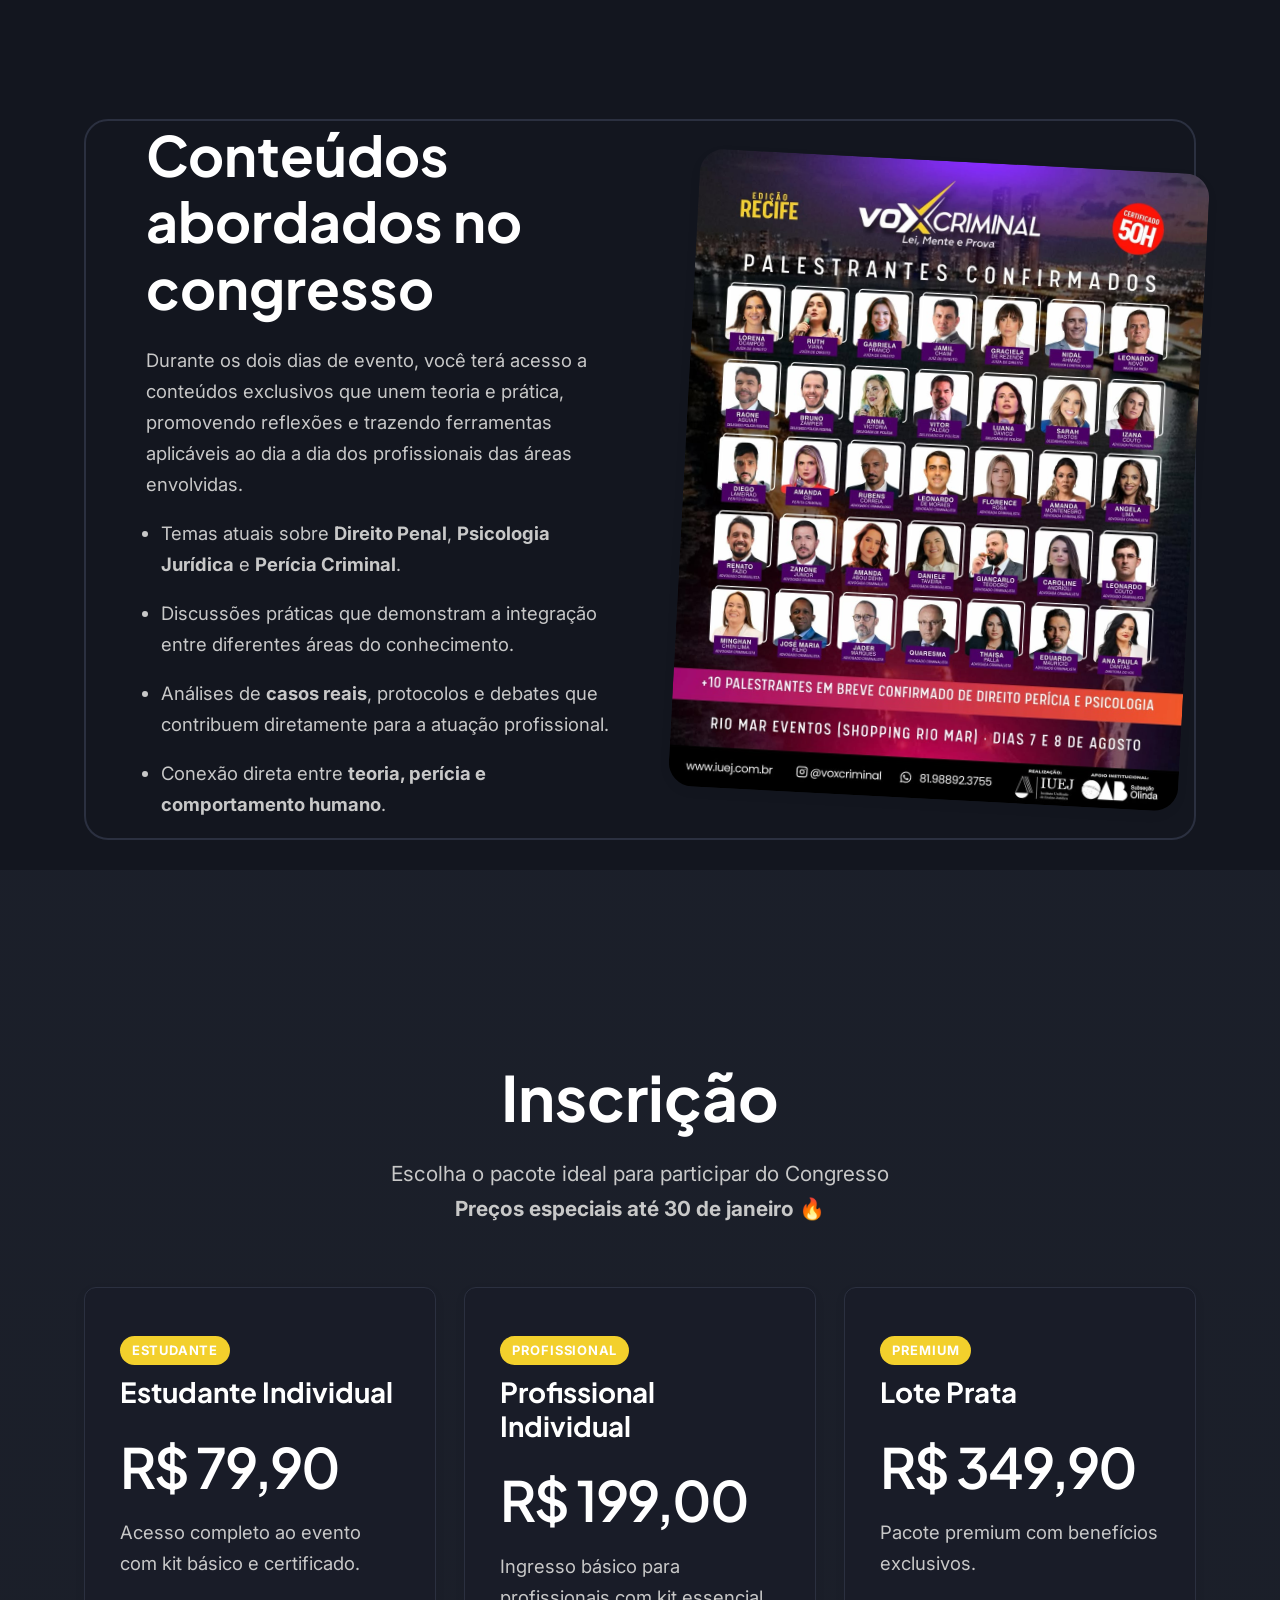
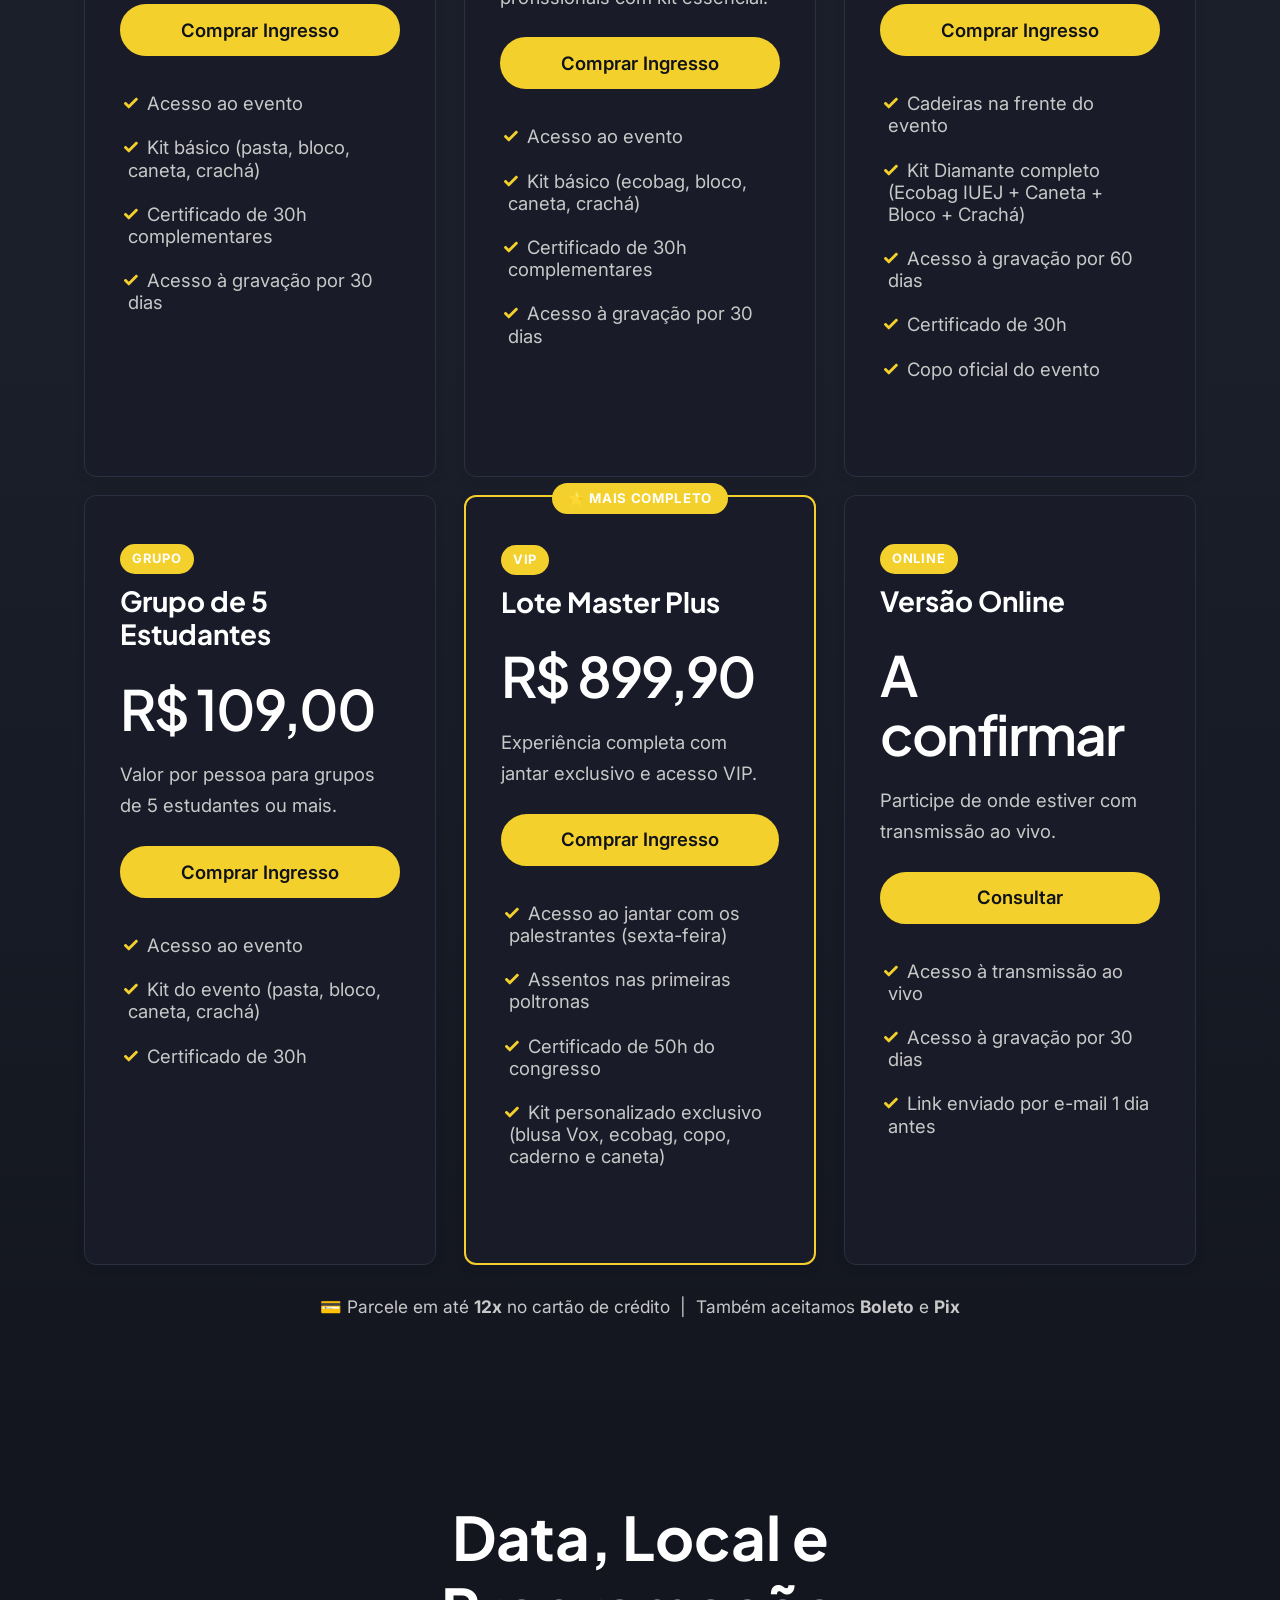
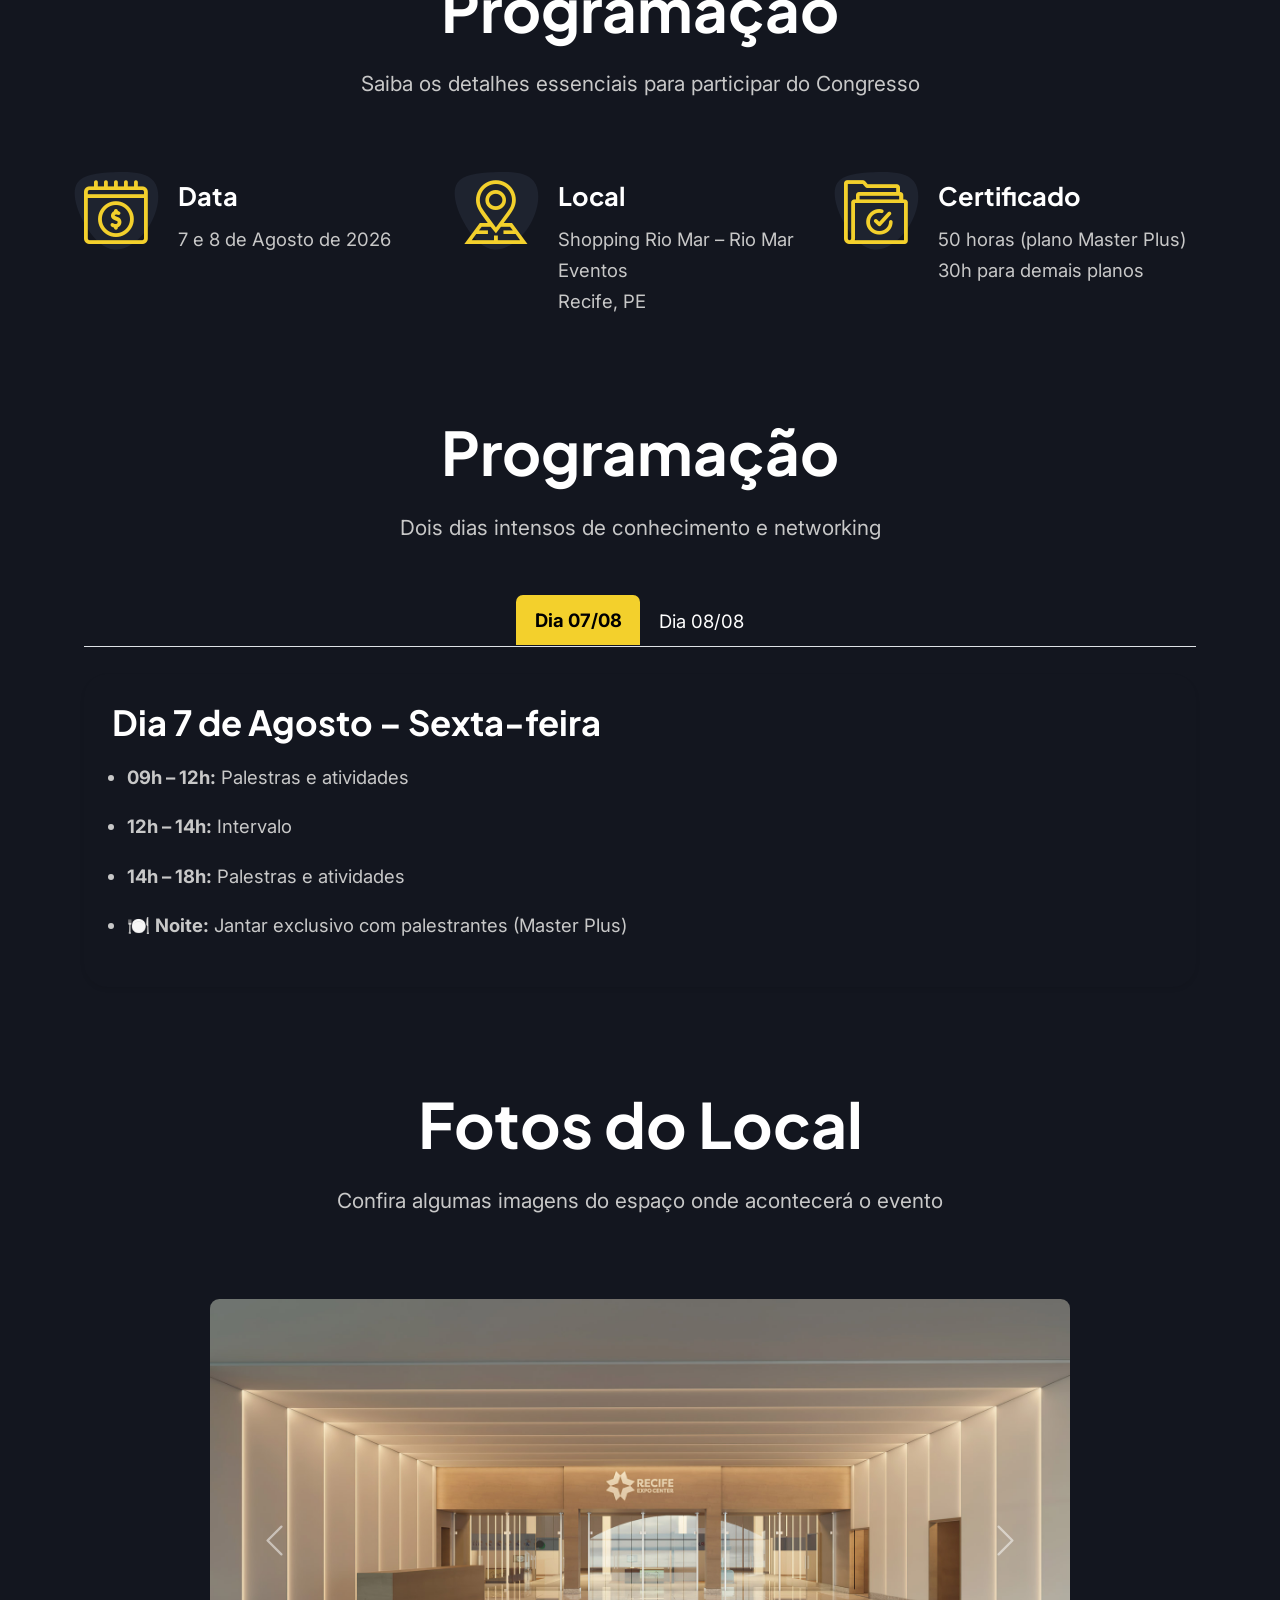
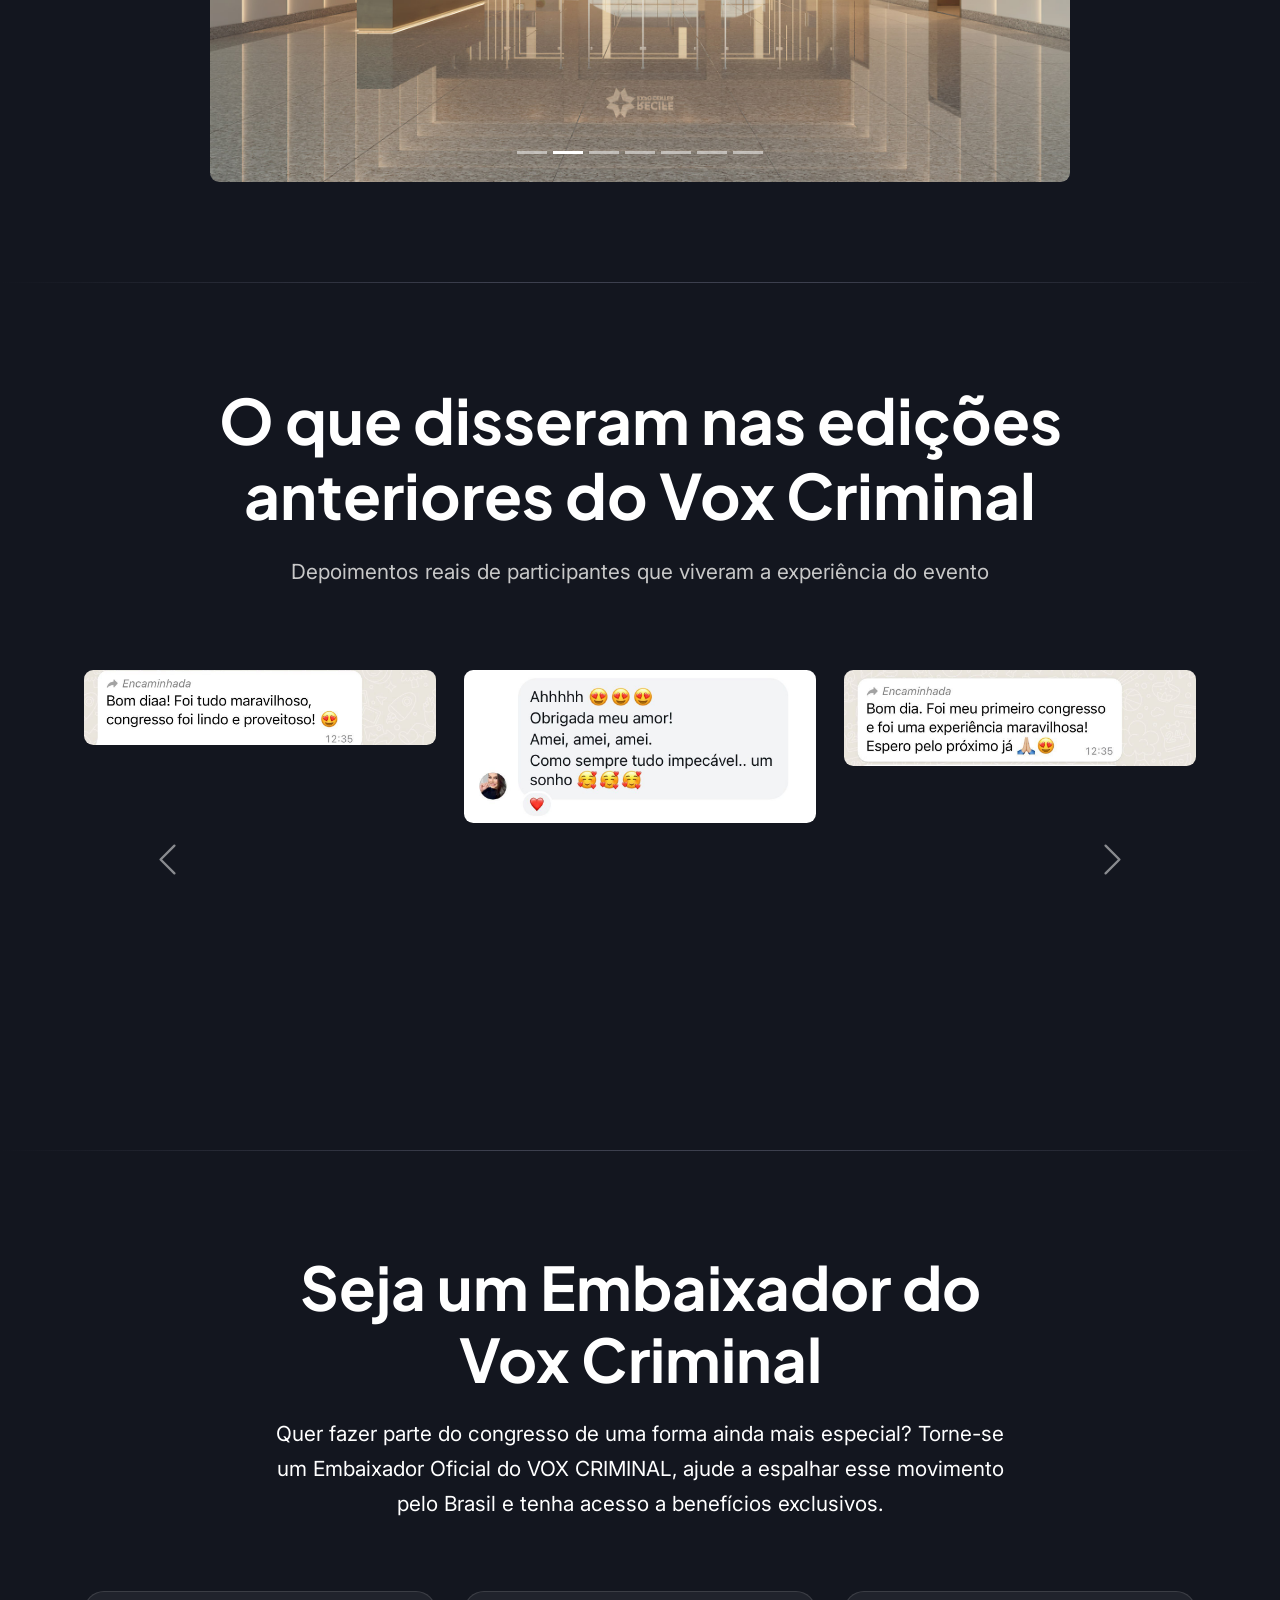
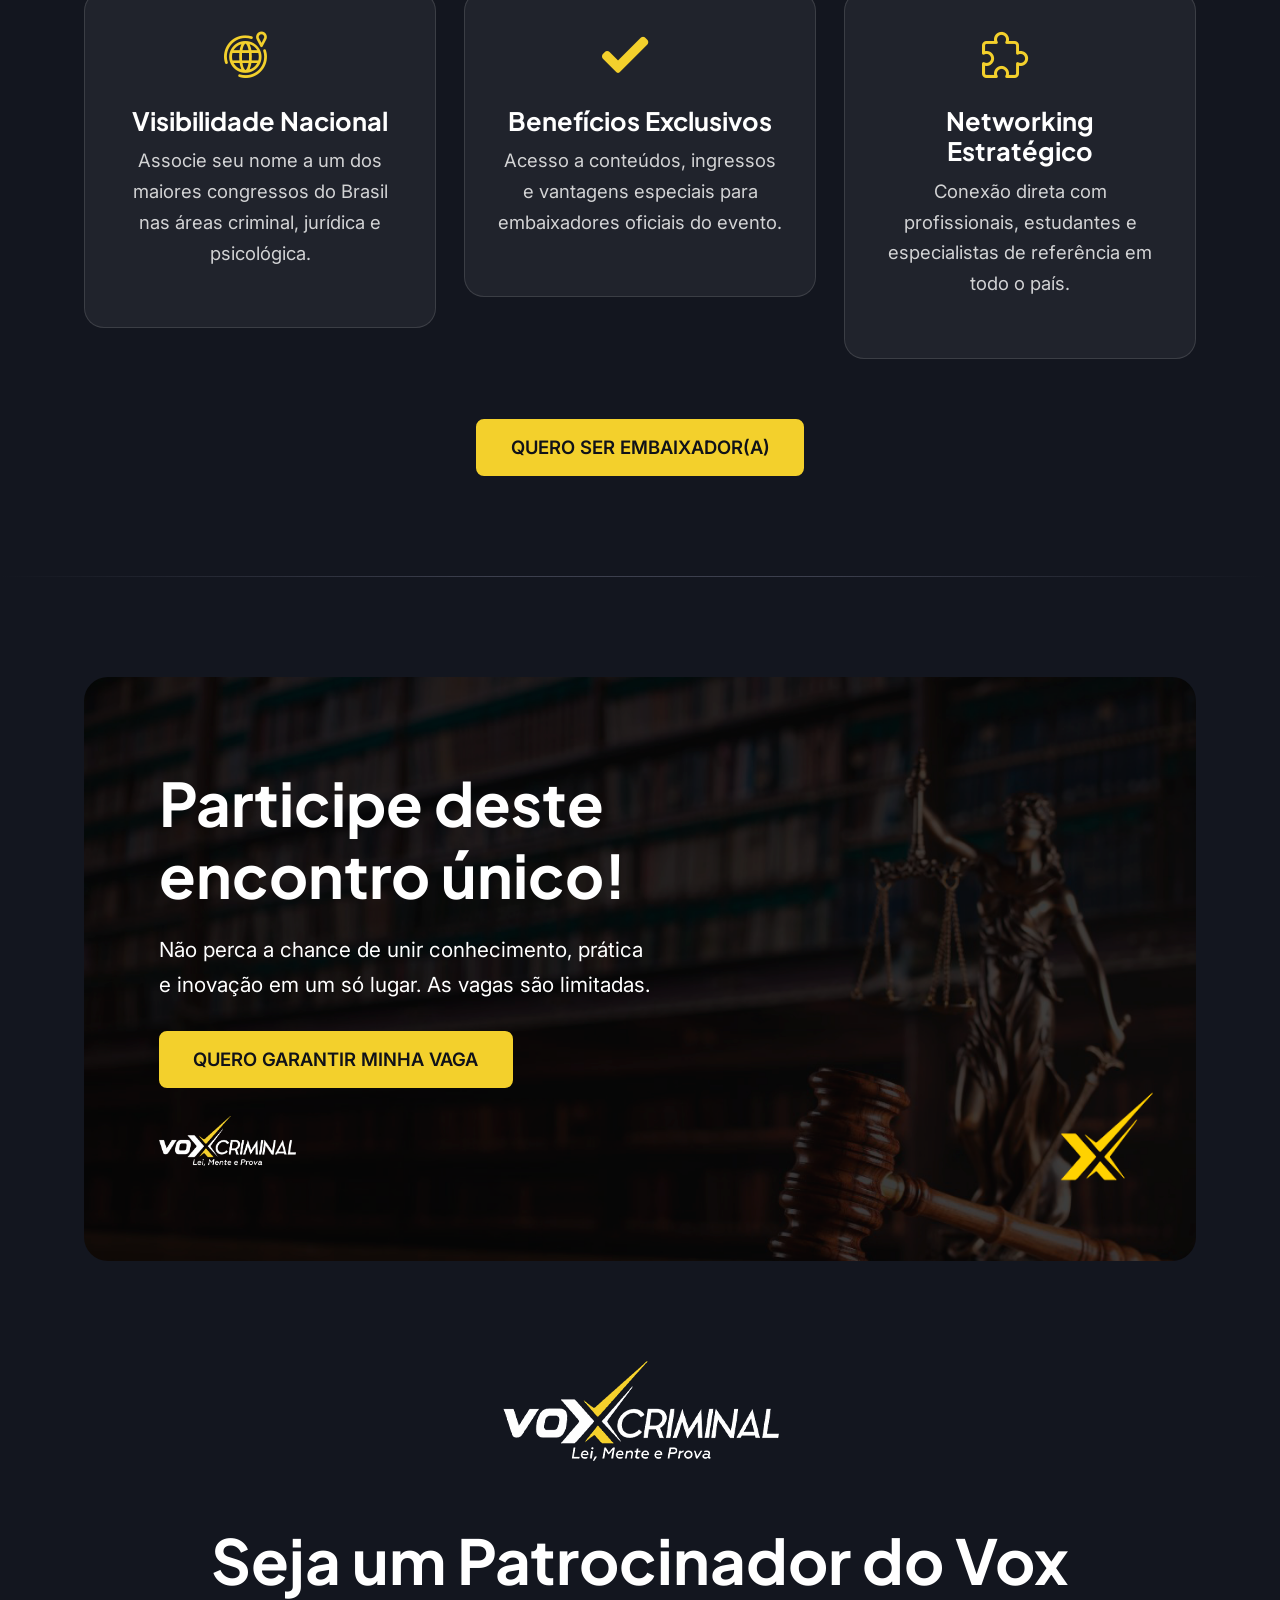
==== commit 743e11c3: "fix: improvements" ====
--- a/index.html
+++ b/index.html
@@ -180,9 +180,6 @@
 
 	<body class="theme--dark"> 
 
-
-
-
 		<!-- PRELOADER SPINNER
 		============================================= -->		
 		<div id="loading">
@@ -190,12 +187,6 @@
 				<div class="cssload-spinner"></div>
 			</div>
 		</div>
-
-
-		<!-- EARLY BIRD BANNER -->
-		<!-- <div class="early-bird-banner">
-			🔥 Preços especiais <span>até 30 de janeiro</span> — Garanta já sua vaga com desconto!
-		</div> -->
 
 
 		<!-- PAGE CONTENT
@@ -302,12 +293,12 @@
 						<div class="hero-2-txt text-center color--white wow animate__animated animate__fadeInUp">
 
 							<img src="./images/elements/title.png" alt="" class="w-75">
-							<img src="./images/elements/subtitle.png" alt="" class="w-50 mt-4">
+							<img src="./images/elements/subtitle.png" alt="" class="w-75 mt-4">
 							<p class="mt-4 mb-0">EDIÇÃO RECIFE | <b>7 E 8 DE AGOSTO DE 2026</b></p>
-							<p class="mb-0">SHOPPING RIO MAR – RIO MAR EVENTOS</p>
-							<div>
+							<p class="mb-0">SHOPPING RIO MAR - RIO MAR EVENTOS</p>
+							<!-- <div>
 								<img src="./images/elements/10-anos.png" alt="" class="mt-2" width="75">
-							</div>
+							</div> -->
 
 							<!-- Countdown -->
 							<div class="countdown-wrapper" id="countdown">
@@ -648,7 +639,7 @@
 												<div class="bc-4-img video-preview right-column">
 
 														<!-- Preview Image --> 
-														<img class="img-fluid r-24 block--shadow" src="images/img-17.png" alt="content-image">
+														<img class="img-fluid r-24 block--shadow" src="images/img-18.jpg" alt="content-image">
 
 												</div>
 										</div>
--- a/css/pink-theme.css
+++ b/css/pink-theme.css
@@ -345,7 +345,7 @@
   background-size: cover;
 }
 
-.bg--01 { background-image: url(../images/bg-01.png); }
+.bg--01 { background-image: url(../images/bg-02.png); }
 .bg--02 { background-image: url(../images/bg-02.jpg); }
 .bg--03 { background-image: url(../images/bg-03.jpg); }
 .bg--04 { background-image: url(../images/bg-04.jpg); }
@@ -2642,7 +2642,7 @@
 /*------------------------------------------*/
 
 #hero-2 {
-  background-image: url(../images/elements/background.png);
+  background-image: url(../images/elements/background2.png);
   padding-top: 180px;
   padding-bottom: 130px;
 }
@@ -8882,7 +8882,7 @@
   background: rgba(0,0,0,0.6);
   opacity: 0;
   transition: opacity 0.3s ease-in-out;
-  border-radius: 10px;
+  /* border-radius: 10px; */
 }
 
 .team-member-photo:hover .item-overlay {
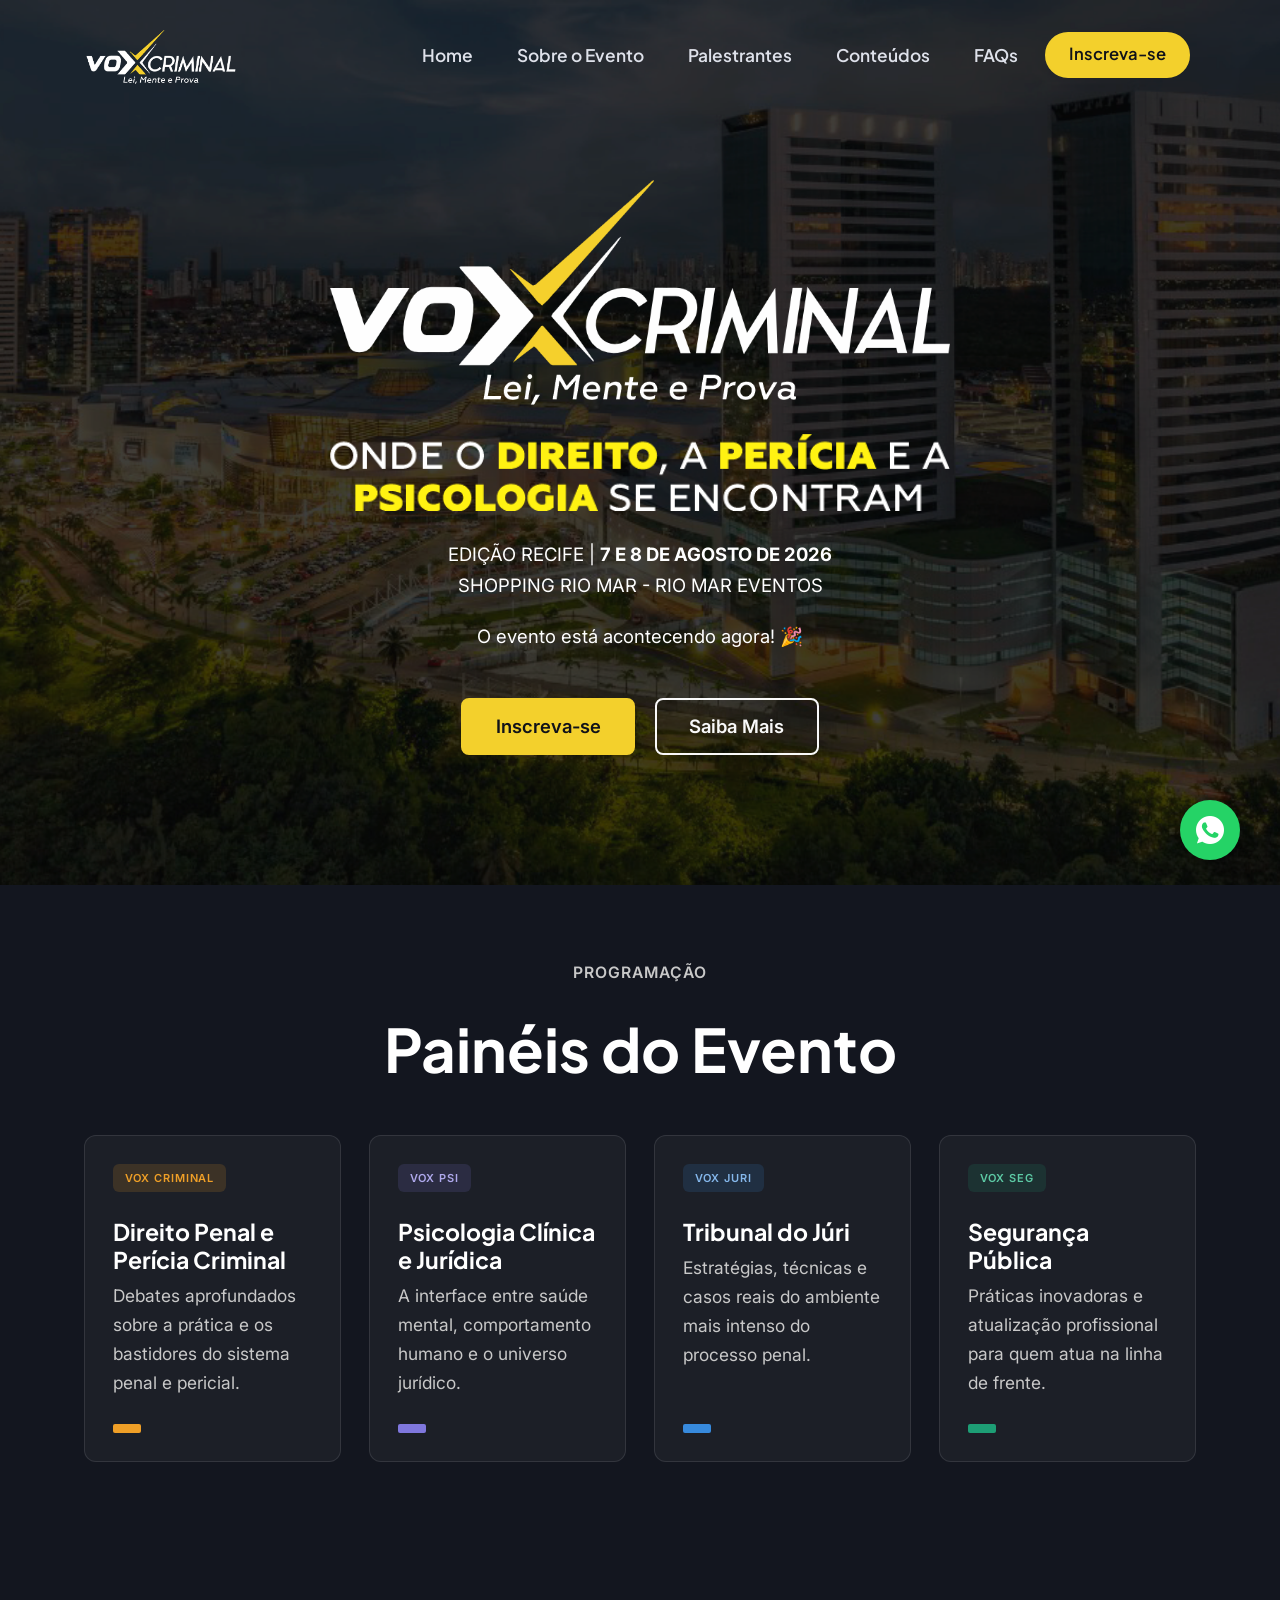
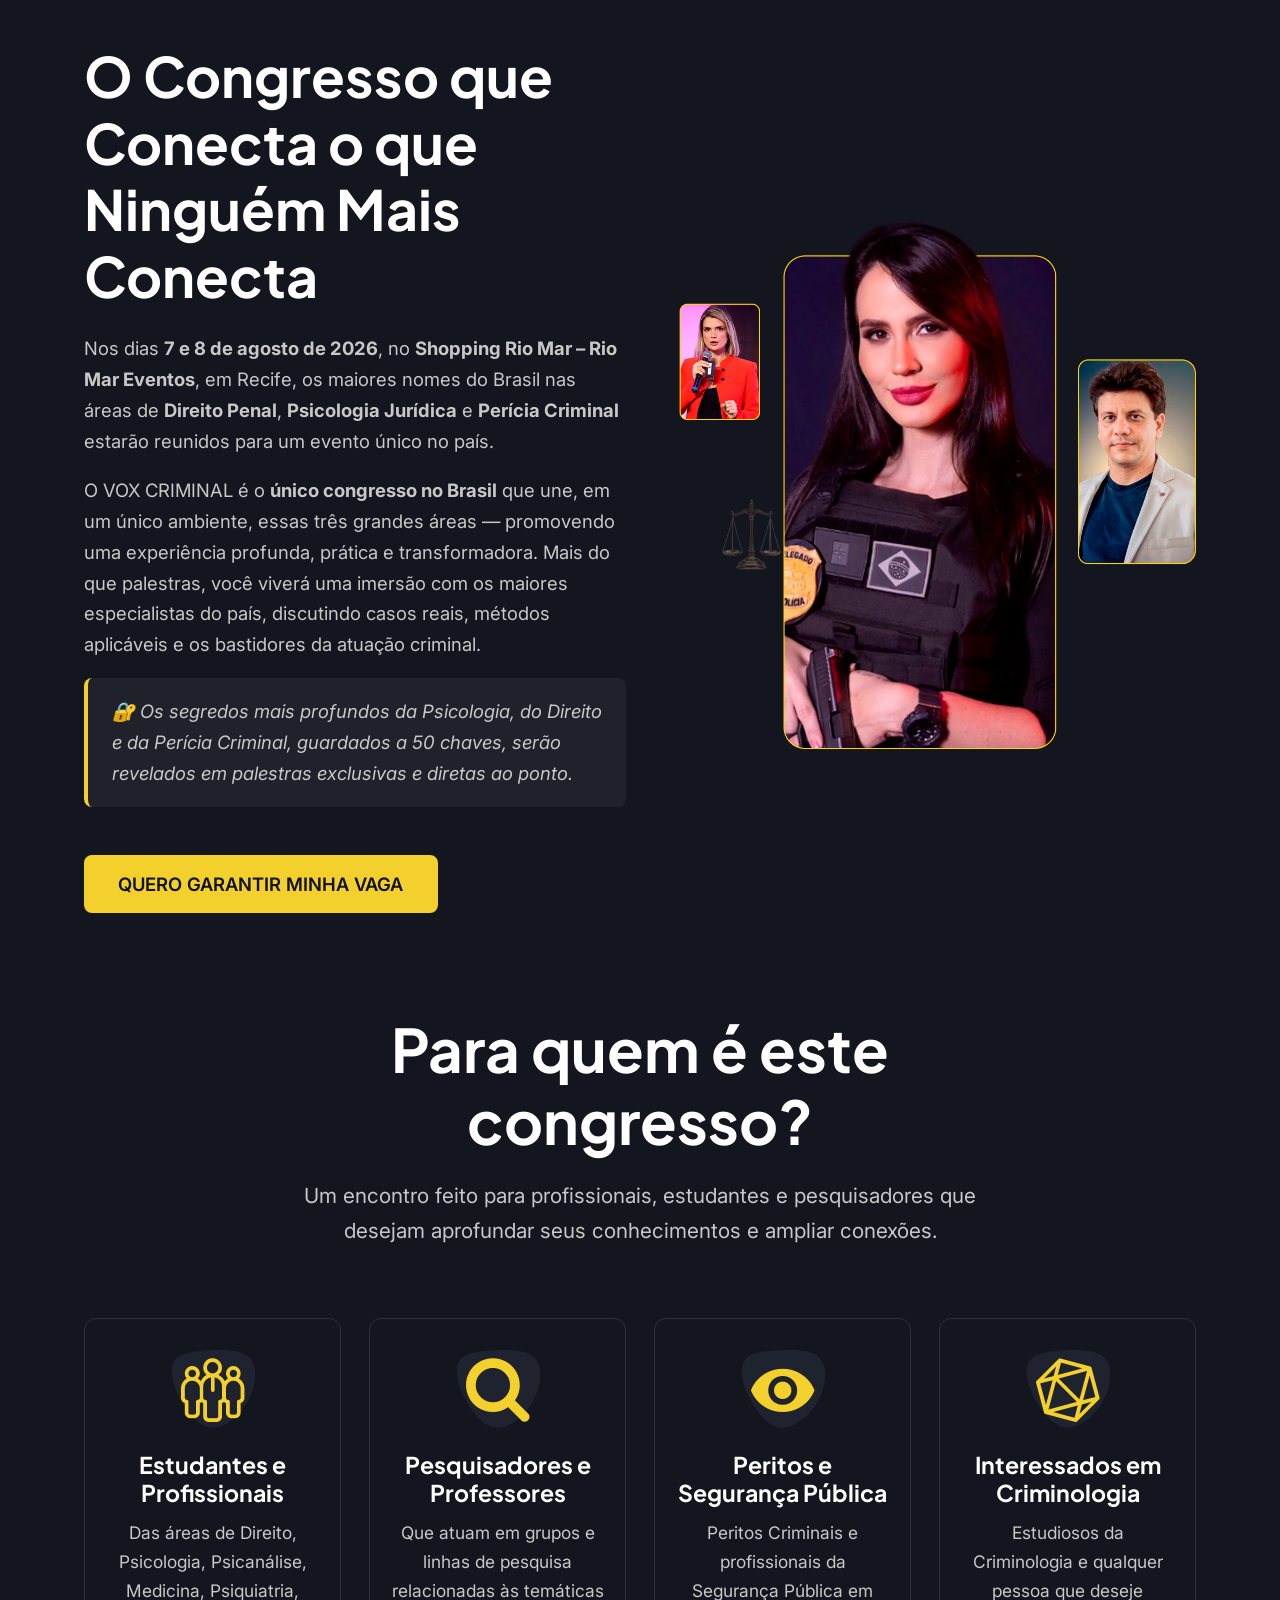
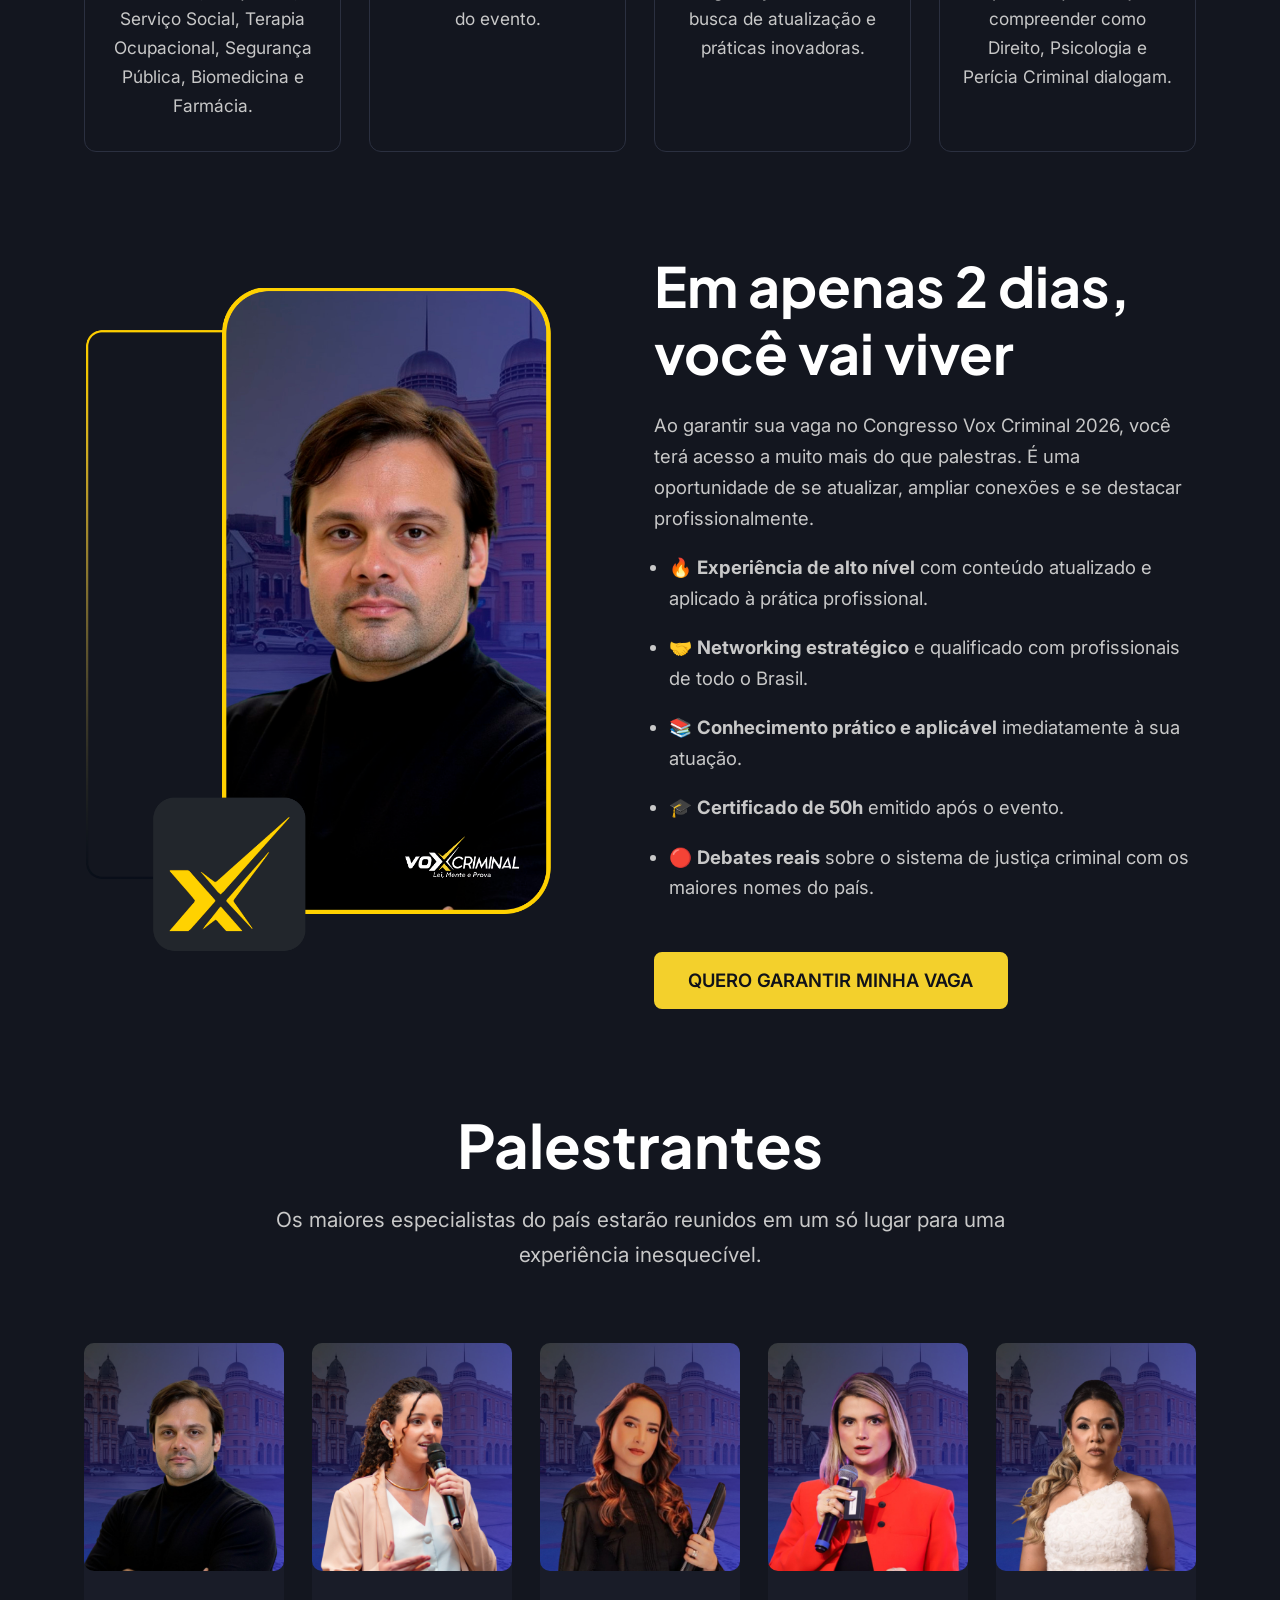
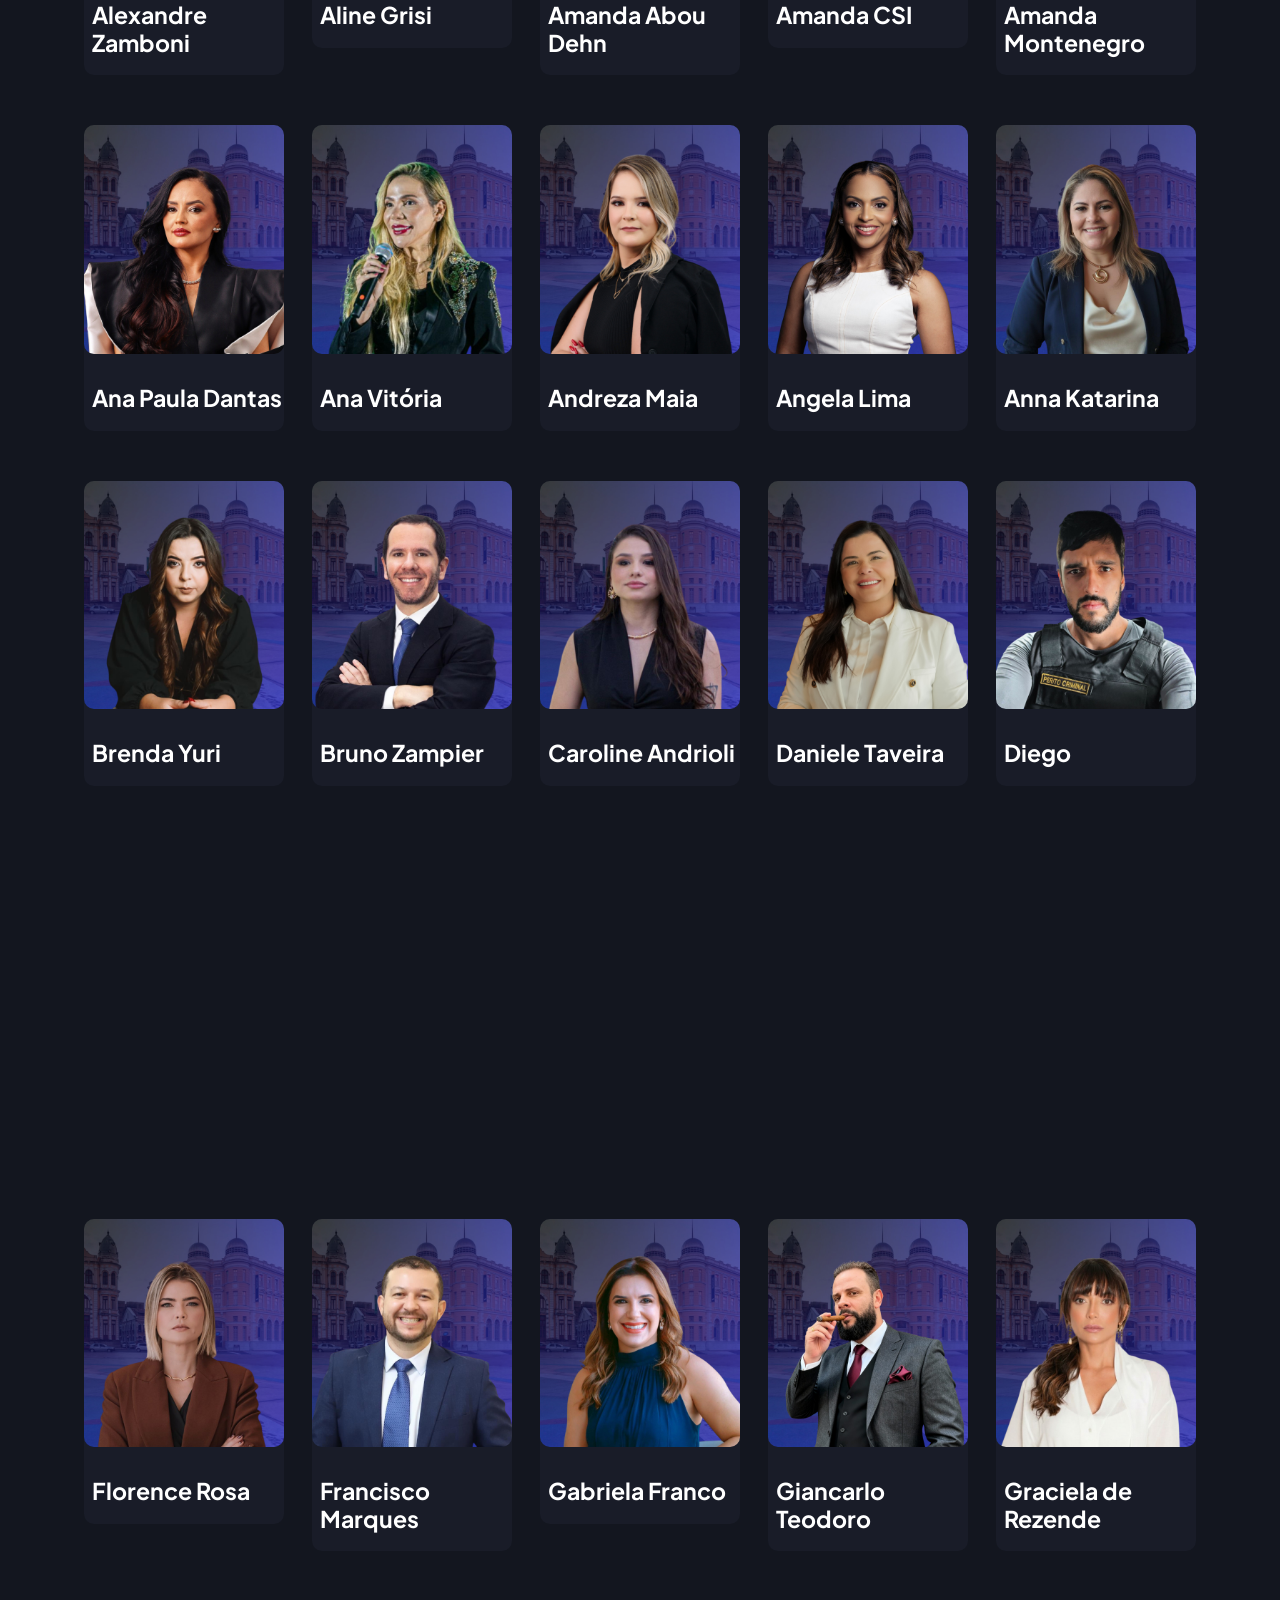
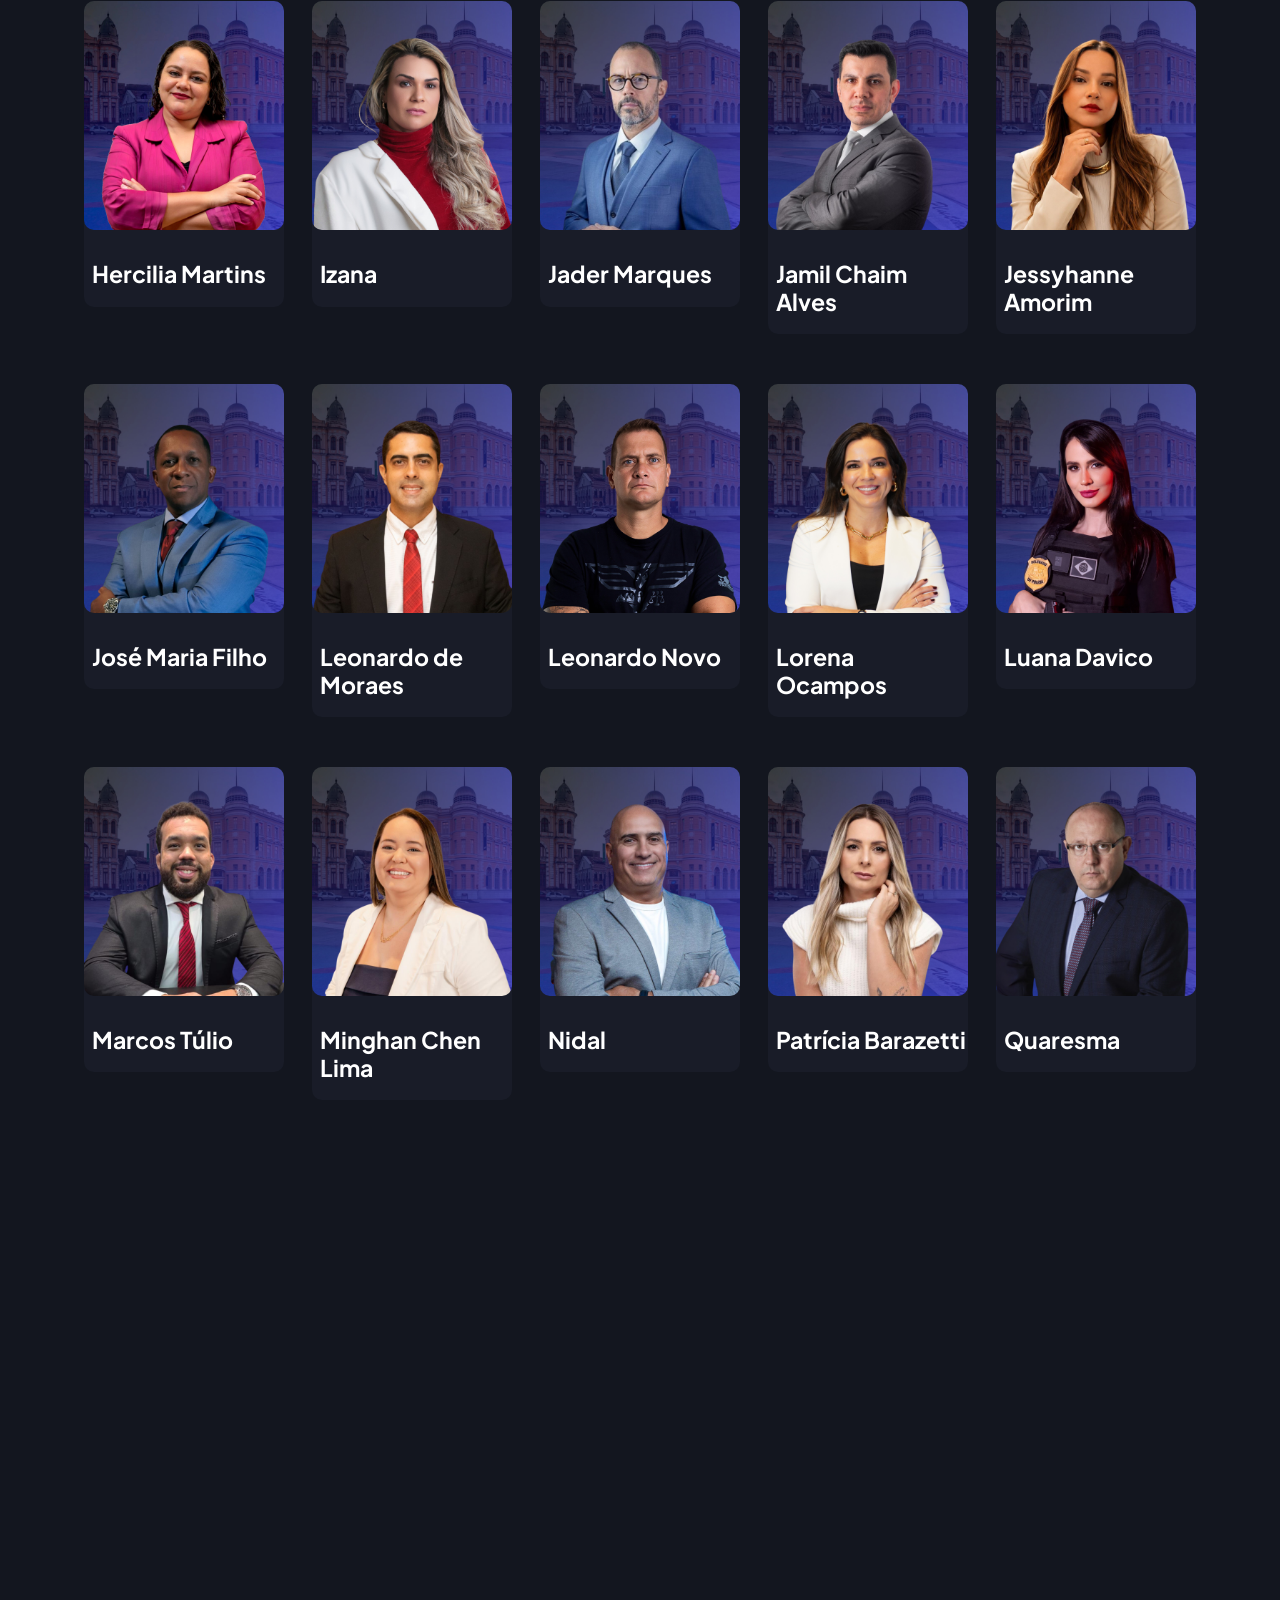
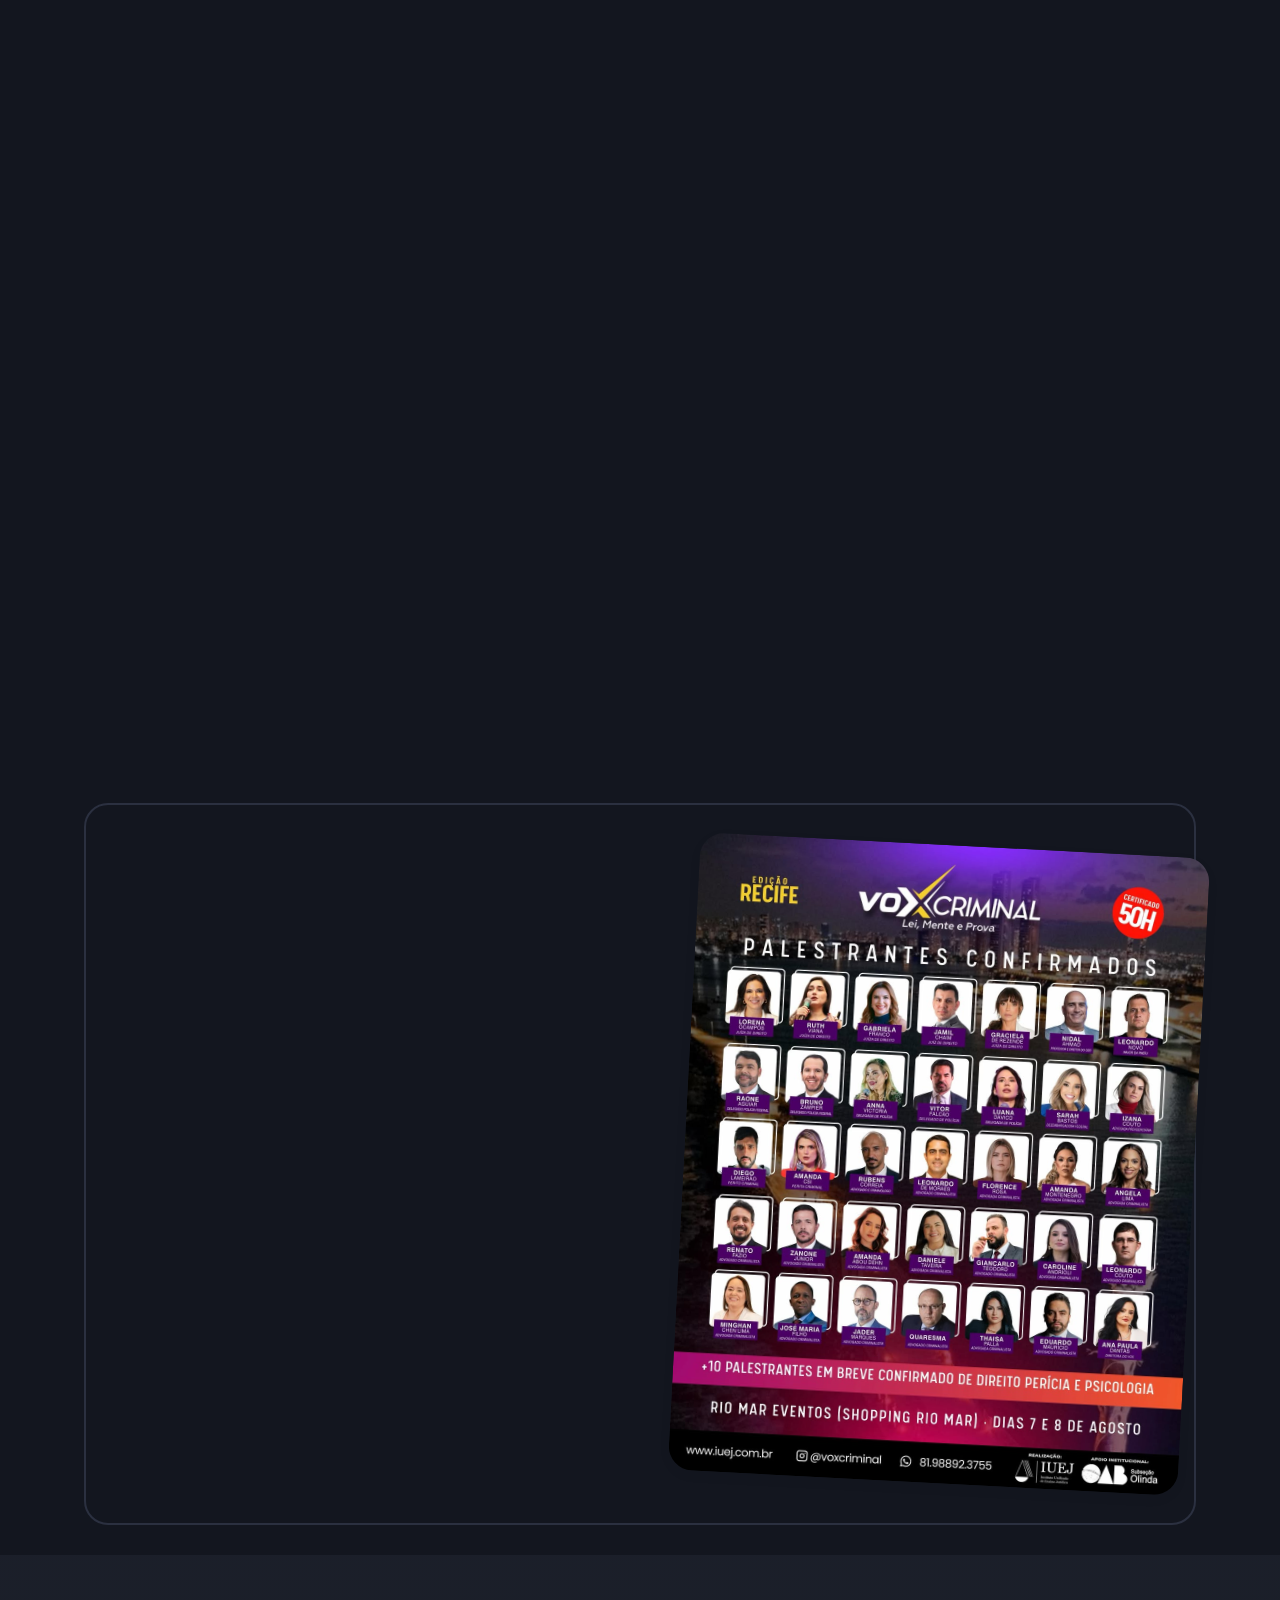
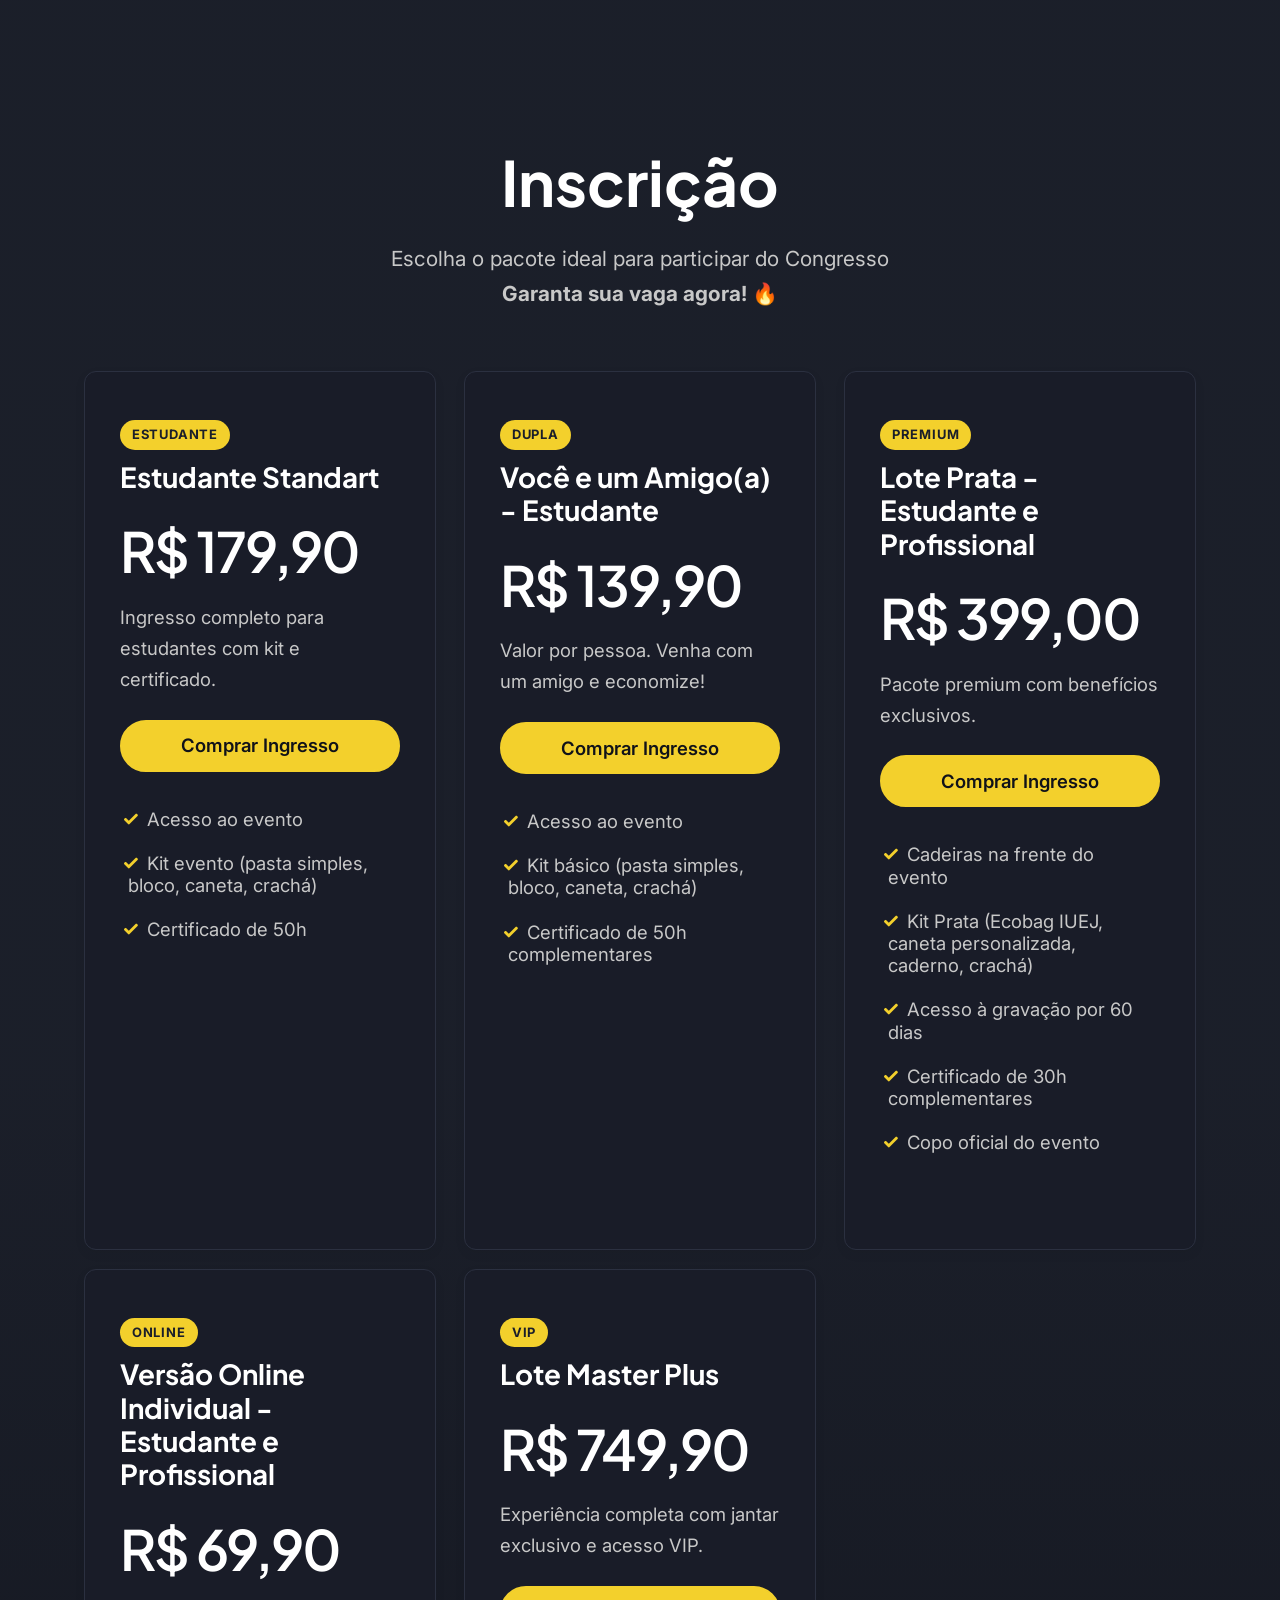
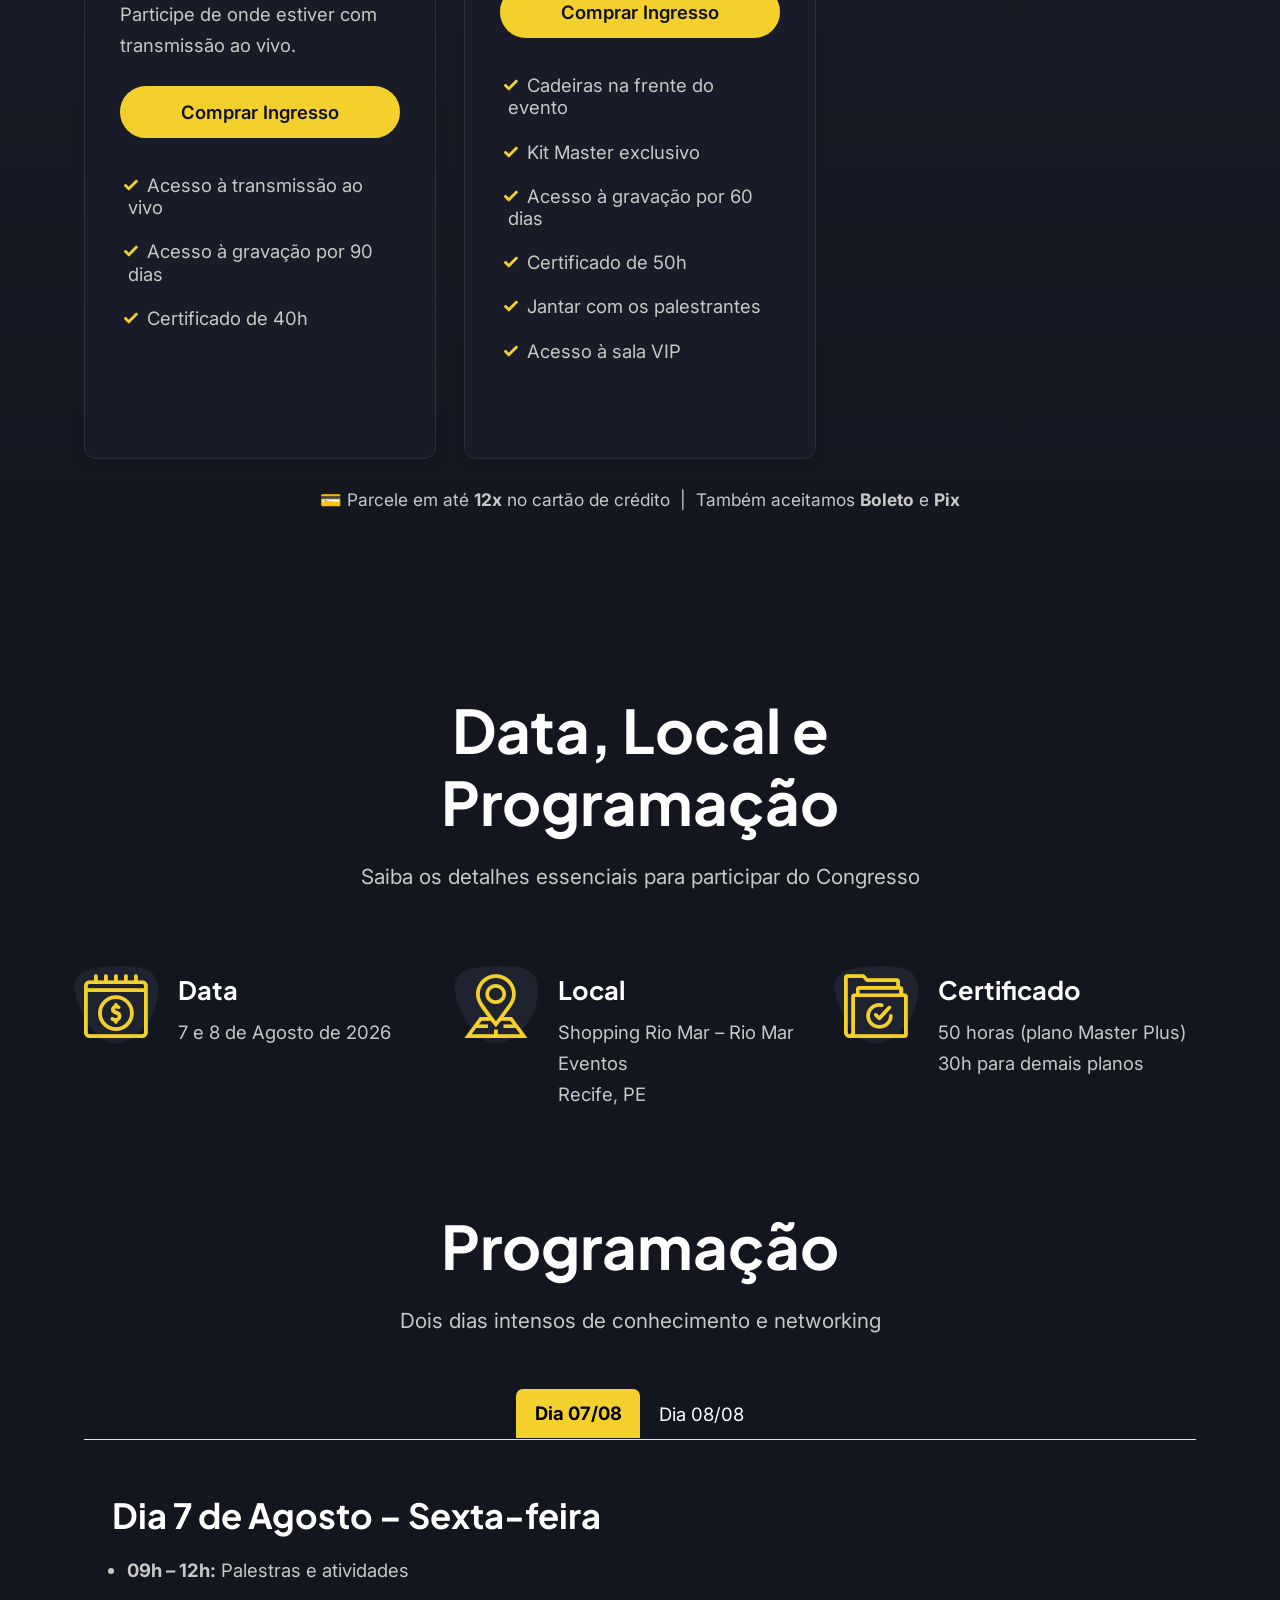
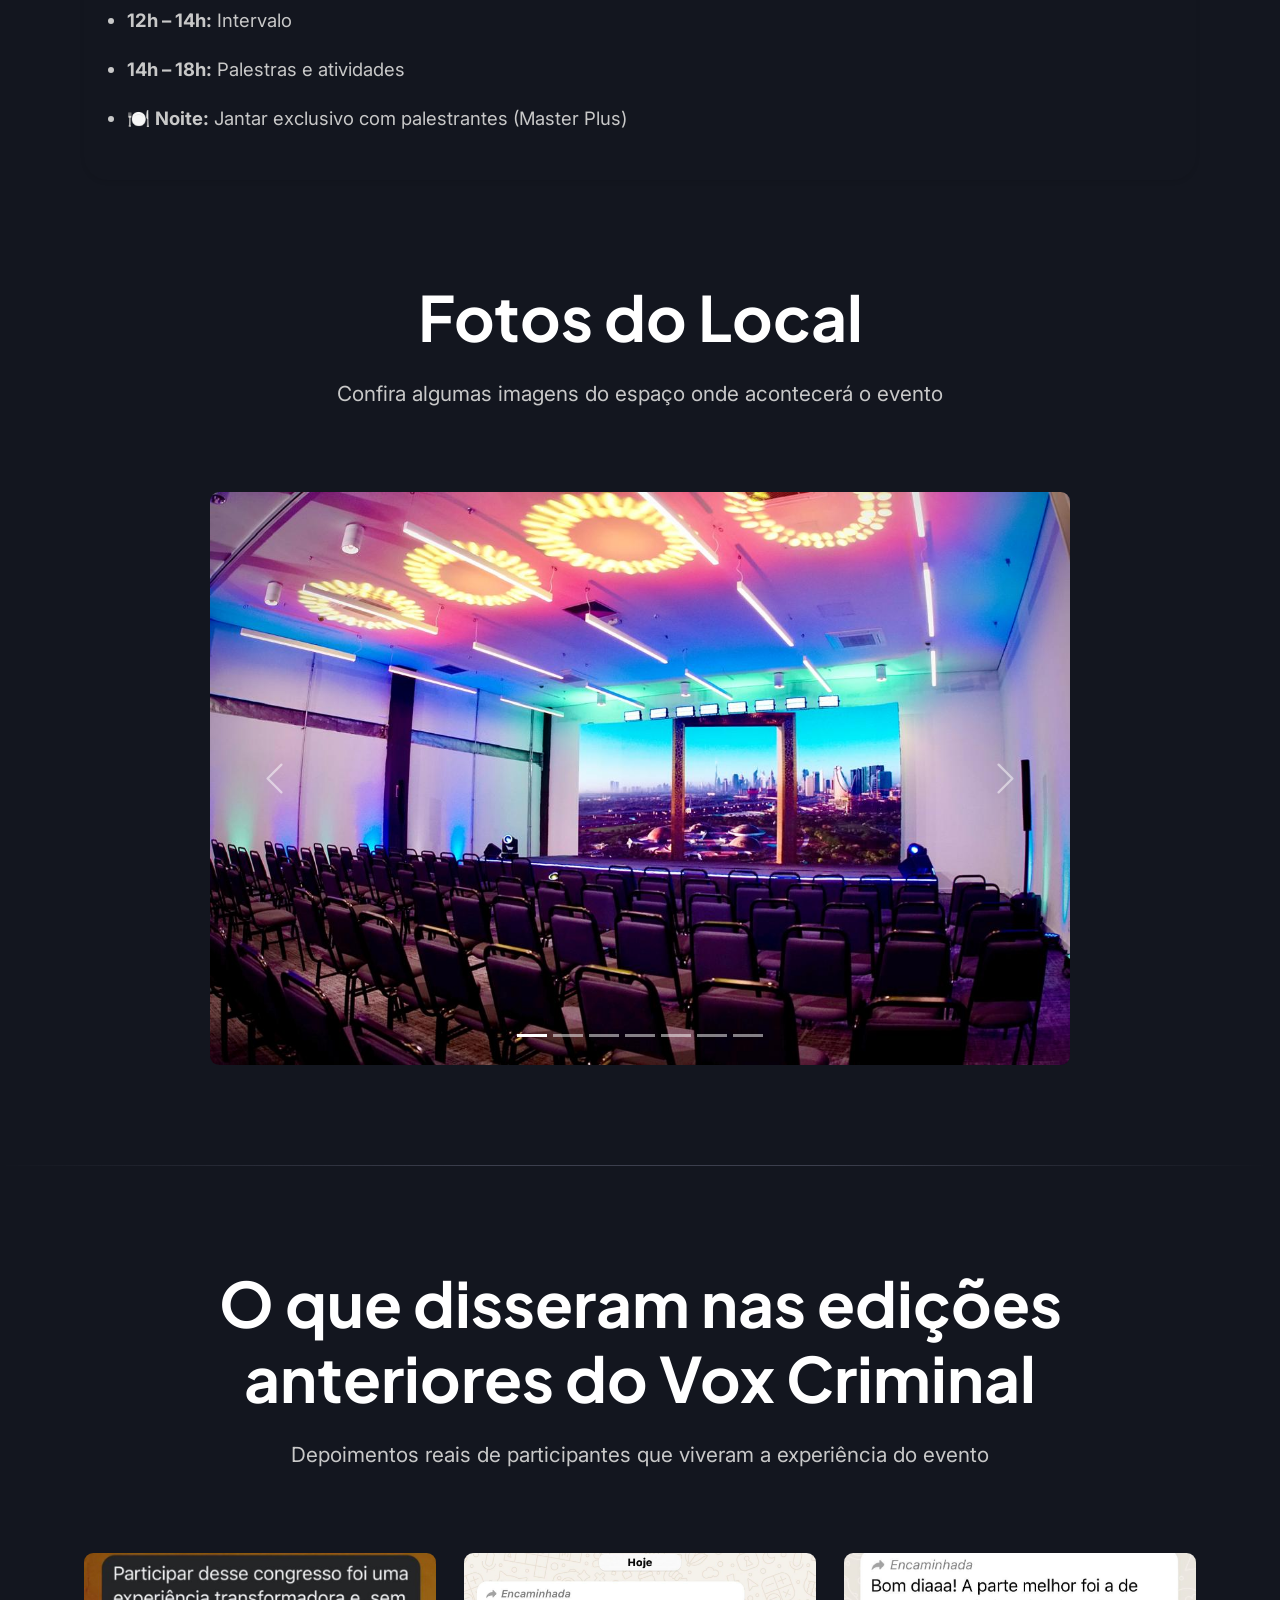
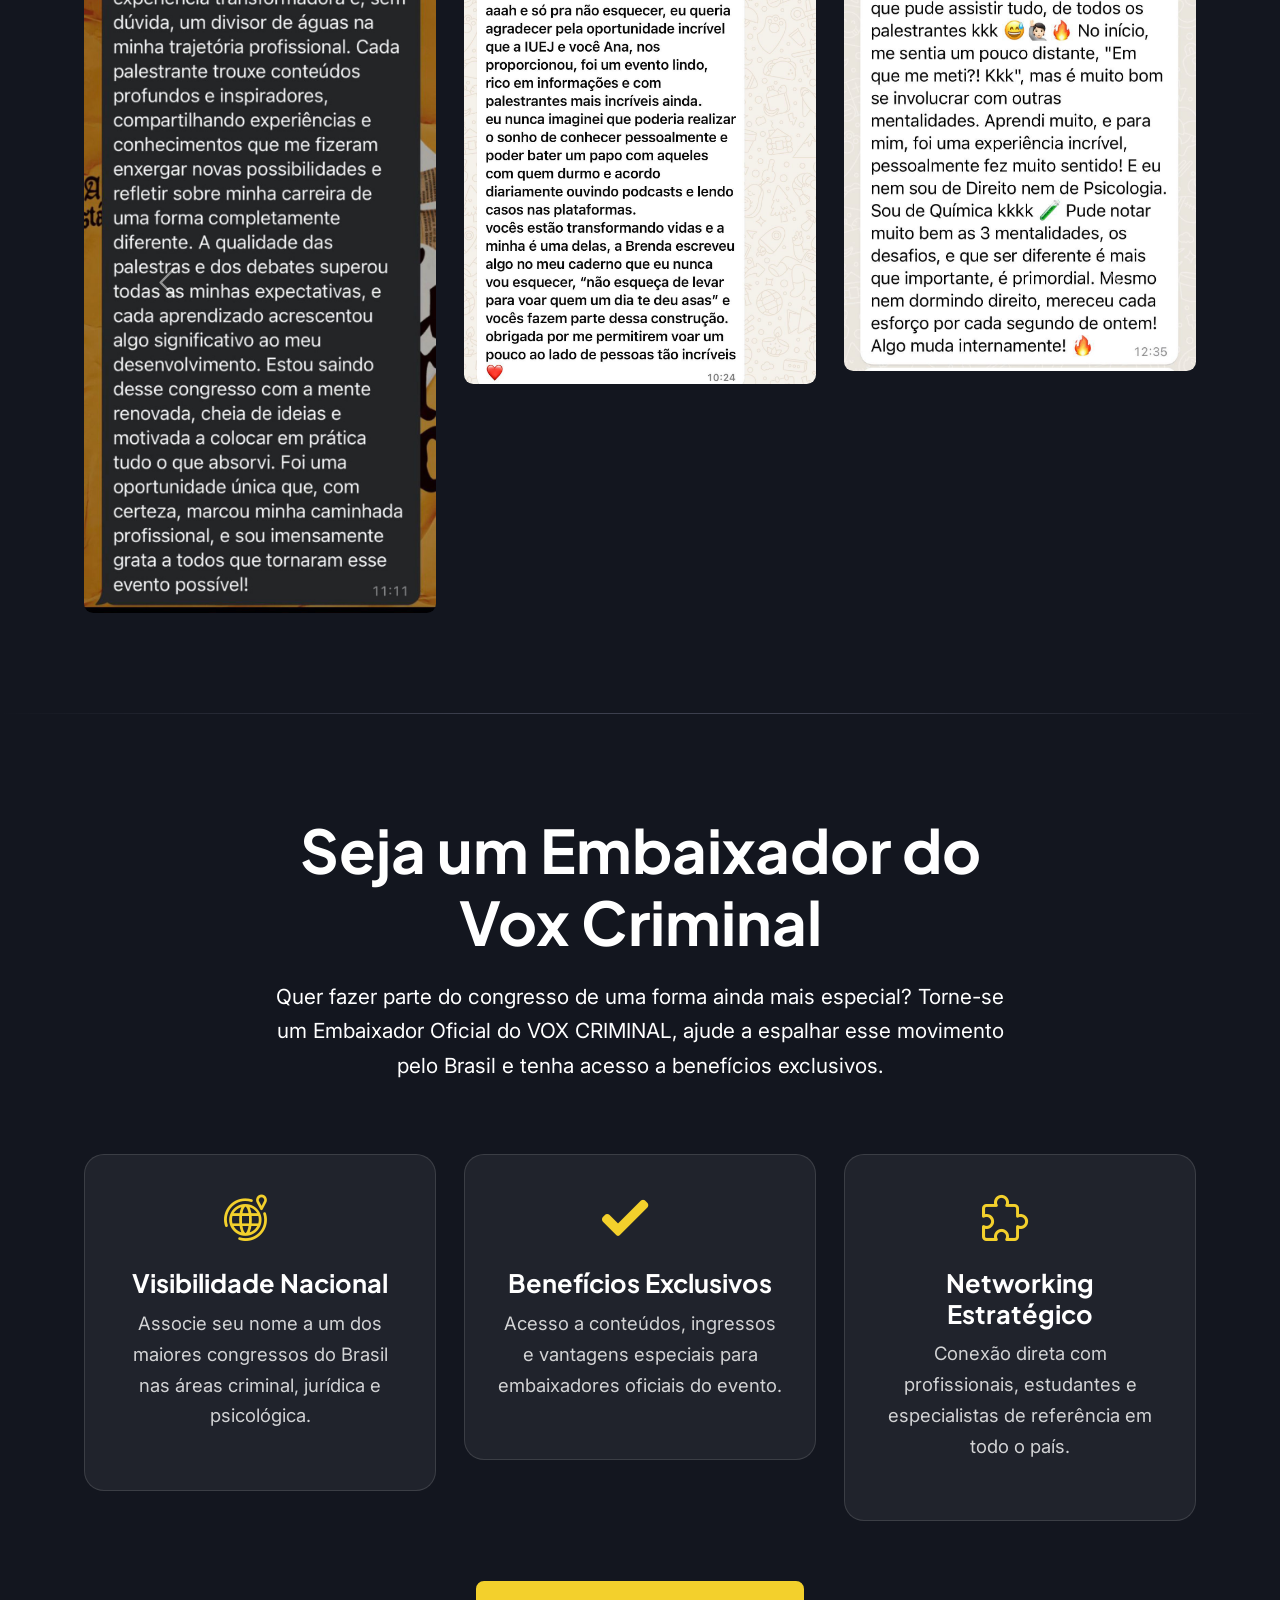
==== commit 5147b2ac: "updates" ====
--- a/index.html
+++ b/index.html
@@ -172,6 +172,52 @@
 				margin: 0;
 				font-style: italic;
 			}
+
+			/* ===== PAINÉIS DO EVENTO ===== */
+			.painel-card {
+				background: rgba(255, 255, 255, 0.04);
+				border: 1px solid rgba(255, 255, 255, 0.1);
+				padding: 1.5rem;
+				display: flex;
+				flex-direction: column;
+				align-items: flex-start;
+				gap: 8px;
+				transition: border-color 0.2s ease;
+			}
+
+			.painel-card:hover {
+				border-color: rgba(255, 255, 255, 0.25);
+			}
+
+			.painel-tag {
+				display: inline-flex;
+				align-items: center;
+				gap: 6px;
+				font-size: 11px;
+				font-weight: 600;
+				letter-spacing: 0.08em;
+				text-transform: uppercase;
+				padding: 5px 12px;
+				border-radius: 6px;
+			}
+
+			.tag--amber  { background: rgba(239, 159, 39, 0.15); color: #EF9F27; }
+			.tag--purple { background: rgba(127, 119, 221, 0.15); color: #AFA9EC; }
+			.tag--blue   { background: rgba(55, 138, 221, 0.15); color: #85B7EB; }
+			.tag--green  { background: rgba(29, 158, 117, 0.15); color: #5DCAA5; }
+
+			.painel-accent {
+				width: 28px;
+				height: 2px;
+				border-radius: 2px;
+				margin-top: auto;
+				padding-top: 0.5rem;
+			}
+
+			.accent--amber  { background: #EF9F27; }
+			.accent--purple { background: #7F77DD; }
+			.accent--blue   { background: #378ADD; }
+			.accent--green  { background: #1D9E75; }
 		</style>
 
 	</head>
@@ -194,9 +240,9 @@
 		<div id="page" class="page">
 
 
-			<!-- HEADER
-			============================================= -->
-			<header id="header" class="tra-menu navbar-light white-scroll">
+		<!-- HEADER
+		============================================= -->
+		<header id="header" class="tra-menu navbar-light white-scroll">
 				<div class="header-wrapper">
 
 
@@ -335,6 +381,78 @@
 		</section>	<!-- END HERO -->	
 
 
+		<!-- PAINÉIS DO EVENTO
+		============================================= -->
+		<section id="paineis" class="pt-80 pb-80 division">
+			<div class="container">
+
+				<!-- SECTION TITLE -->
+				<div class="row justify-content-center">
+					<div class="col-md-8">
+						<div class="section-title text-center mb-50">
+							<span class="section-id">Programação</span>
+							<h2 class="h2-xl">Painéis do Evento</h2>
+						</div>
+					</div>
+				</div>
+
+				<!-- PAINÉIS WRAPPER -->
+				<div class="row row-cols-1 row-cols-sm-2 row-cols-lg-4 g-4">
+
+					<!-- VOX CRIMINAL -->
+					<div class="col">
+						<div class="painel-card r-12 h-100">
+							<span class="painel-tag tag--amber">
+								Vox Criminal
+							</span>
+							<h6 class="h6-lg mt-3">Direito Penal e Perícia Criminal</h6>
+							<p class="p-sm">Debates aprofundados sobre a prática e os bastidores do sistema penal e pericial.</p>
+							<div class="painel-accent accent--amber"></div>
+						</div>
+					</div>
+
+					<!-- VOX PSI -->
+					<div class="col">
+						<div class="painel-card r-12 h-100">
+							<span class="painel-tag tag--purple">
+								Vox Psi
+							</span>
+							<h6 class="h6-lg mt-3">Psicologia Clínica e Jurídica</h6>
+							<p class="p-sm">A interface entre saúde mental, comportamento humano e o universo jurídico.</p>
+							<div class="painel-accent accent--purple"></div>
+						</div>
+					</div>
+
+					<!-- VOX JURI -->
+					<div class="col">
+						<div class="painel-card r-12 h-100">
+							<span class="painel-tag tag--blue">
+								Vox Juri
+							</span>
+							<h6 class="h6-lg mt-3">Tribunal do Júri</h6>
+							<p class="p-sm">Estratégias, técnicas e casos reais do ambiente mais intenso do processo penal.</p>
+							<div class="painel-accent accent--blue"></div>
+						</div>
+					</div>
+
+					<!-- VOX SEG -->
+					<div class="col">
+						<div class="painel-card r-12 h-100">
+							<span class="painel-tag tag--green">
+								Vox Seg
+							</span>
+							<h6 class="h6-lg mt-3">Segurança Pública</h6>
+							<p class="p-sm">Práticas inovadoras e atualização profissional para quem atua na linha de frente.</p>
+							<div class="painel-accent accent--green"></div>
+						</div>
+					</div>
+
+				</div>
+				<!-- END PAINÉIS WRAPPER -->
+
+			</div>
+		</section>
+		<!-- END PAINÉIS DO EVENTO -->
 
 
 		<!-- SOBRE O EVENTO
@@ -500,62 +618,62 @@
 		<!-- BENEFÍCIOS DE PARTICIPAR
 		============================================= -->
 		<section id="beneficios" class="pt-100 ct-01 content-section division">
-				<div class="container">
-						<div class="row d-flex align-items-center">
-
-								<!-- BLOCO DE IMAGEM -->
-								<div class="col-md-6">
-										<div class="img-block left-column wow animate__animated animate__fadeInRight">
-												<img class="img-fluid" src="images/img-02d.png" alt="Benefícios do Congresso">
-										</div>
-								</div>
-
-								<!-- BLOCO DE TEXTO -->	
-								<div class="col-md-6">
-										<div class="txt-block right-column wow animate__animated animate__fadeInLeft">
-
-												<!-- Título -->	
-												<h2 class="h2-md">Em apenas 2 dias, você vai viver</h2>
-
-												<!-- Texto -->	
-												<p>
-														Ao garantir sua vaga no Congresso Vox Criminal 2026, você terá acesso a muito mais do que palestras. 
-														É uma oportunidade de se atualizar, ampliar conexões e se destacar profissionalmente.
-												</p>
-
-												<!-- Lista de Benefícios -->
-												<ul class="simple-list">
-														<li class="list-item">
-																<p>🔥 <strong>Experiência de alto nível</strong> com conteúdo atualizado e aplicado à prática profissional.</p>
-														</li>
-
-														<li class="list-item">
-																<p>🤝 <strong>Networking estratégico</strong> e qualificado com profissionais de todo o Brasil.</p>
-														</li>
-
-														<li class="list-item">
-																<p>📚 <strong>Conhecimento prático e aplicável</strong> imediatamente à sua atuação.</p>
-														</li>
-
-														<li class="list-item">
-																<p>🎓 <strong>Certificado de 50h</strong> emitido após o evento.</p>
-														</li>
-
-														<li class="list-item">
-																<p>🔴 <strong>Debates reais</strong> sobre o sistema de justiça criminal com os maiores nomes do país.</p>
-														</li>
-												</ul>
-
-												<div class="btns-group mt-3">
-													<a href="#planos" class="btn btn-md r-08 btn--theme hover--black text-black">QUERO GARANTIR MINHA VAGA</a>
-												</div>
-
-										</div>
-								</div>	
-								<!-- END BLOCO DE TEXTO -->
-
-						</div> <!-- End row -->
-				</div> <!-- End container -->
+			<div class="container">
+					<div class="row d-flex align-items-center">
+
+							<!-- BLOCO DE IMAGEM -->
+							<div class="col-md-6">
+									<div class="img-block left-column wow animate__animated animate__fadeInRight">
+											<img class="img-fluid" src="images/img-02d.png" alt="Benefícios do Congresso">
+									</div>
+							</div>
+
+							<!-- BLOCO DE TEXTO -->	
+							<div class="col-md-6">
+									<div class="txt-block right-column wow animate__animated animate__fadeInLeft">
+
+											<!-- Título -->	
+											<h2 class="h2-md">Em apenas 2 dias, você vai viver</h2>
+
+											<!-- Texto -->	
+											<p>
+													Ao garantir sua vaga no Congresso Vox Criminal 2026, você terá acesso a muito mais do que palestras. 
+													É uma oportunidade de se atualizar, ampliar conexões e se destacar profissionalmente.
+											</p>
+
+											<!-- Lista de Benefícios -->
+											<ul class="simple-list">
+													<li class="list-item">
+															<p>🔥 <strong>Experiência de alto nível</strong> com conteúdo atualizado e aplicado à prática profissional.</p>
+													</li>
+
+													<li class="list-item">
+															<p>🤝 <strong>Networking estratégico</strong> e qualificado com profissionais de todo o Brasil.</p>
+													</li>
+
+													<li class="list-item">
+															<p>📚 <strong>Conhecimento prático e aplicável</strong> imediatamente à sua atuação.</p>
+													</li>
+
+													<li class="list-item">
+															<p>🎓 <strong>Certificado de 50h</strong> emitido após o evento.</p>
+													</li>
+
+													<li class="list-item">
+															<p>🔴 <strong>Debates reais</strong> sobre o sistema de justiça criminal com os maiores nomes do país.</p>
+													</li>
+											</ul>
+
+											<div class="btns-group mt-3">
+												<a href="#planos" class="btn btn-md r-08 btn--theme hover--black text-black">QUERO GARANTIR MINHA VAGA</a>
+											</div>
+
+									</div>
+							</div>	
+							<!-- END BLOCO DE TEXTO -->
+
+					</div> <!-- End row -->
+			</div> <!-- End container -->
 		</section>
 		<!-- END BENEFÍCIOS DE PARTICIPAR -->
 
@@ -656,181 +774,138 @@
 		<!-- PRICING PLANS
 		============================================= -->
 		<section id="planos" class="gr--whitesmoke pricing-1 pb-60 inner-page-hero pricing-section division">
-				<div class="container">
-
-						<!-- SECTION TITLE -->	
-						<div class="row justify-content-center">	
-								<div class="col-md-9 col-lg-8">
-										<div class="section-title mb-60 text-center">	
-												<h2 class="h2-title">Inscrição</h2>
-												<p class="p-lg">Escolha o pacote ideal para participar do Congresso<br><strong>Preços especiais até 30 de janeiro 🔥</strong></p>
-										</div>	
-								</div>
+			<div class="container">
+
+				<!-- SECTION TITLE -->	
+				<div class="row justify-content-center">	
+					<div class="col-md-9 col-lg-8">
+						<div class="section-title mb-60 text-center">	
+							<h2 class="h2-title">Inscrição</h2>
+							<p class="p-lg">Escolha o pacote ideal para participar do Congresso<br><strong>Garanta sua vaga agora! 🔥</strong></p>
 						</div>	
-
-						<!-- PRICING TABLES -->
-						<div class="pricing-1-wrapper">
-								<div class="row row-cols-1 row-cols-md-3 align-items-stretch">
-
-										<!-- ESTUDANTE INDIVIDUAL -->
-										<div class="col">
-												<div id="pt-1-1" class="p-table pricing-1-table bg--white block--shadow r-12 h-100 wow animate__animated animate__fadeInUp">
-
-														<!-- TABLE HEADER -->
-														<div class="pricing-table-header">
-																<span class="pricing-badge">Estudante</span>
-																<h5 class="h5-md">Estudante Individual</h5>
-																<div class="price">
-																		<span class="color--header">R$ 79,90</span>
-																		<p>Acesso completo ao evento com kit básico e certificado.</p>
-																</div>
-																<a href="https://wa.me/5587981551020?text=Ol%C3%A1%2C%20quero%20me%20inscrever%20no%20Vox%20Criminal%202026%20-%20Estudante%20Individual" class="pt-btn btn r-36 btn--theme hover--tra-black">Comprar Ingresso</a>
-														</div>
-
-														<!-- FEATURES -->
-														<ul class="pricing-features ico-10 ico--theme-2 mt-25">
-																<li><p><span class="flaticon-check"></span> Acesso ao evento</p></li>
-																<li><p><span class="flaticon-check"></span> Kit básico (pasta, bloco, caneta, crachá)</p></li>
-																<li><p><span class="flaticon-check"></span> Certificado de 30h complementares</p></li>
-																<li><p><span class="flaticon-check"></span> Acesso à gravação por 30 dias</p></li>
-														</ul>
-												</div>
-										</div>
-
-										<!-- PROFISSIONAL INDIVIDUAL -->
-										<div class="col pt-3 pt-md-0">
-												<div id="pt-1-3" class="p-table pricing-1-table bg--white block--shadow r-12 h-100 wow animate__animated animate__fadeInUp">
-
-														<!-- TABLE HEADER -->
-														<div class="pricing-table-header">
-																<span class="pricing-badge">Profissional</span>
-																<h5 class="h5-md">Profissional Individual</h5>
-																<div class="price">
-																		<span class="color--header">R$ 199,00</span>
-																		<p>Ingresso básico para profissionais com kit essencial.</p>
-																</div>
-																<a href="https://wa.me/5587981551020?text=Ol%C3%A1%2C%20quero%20me%20inscrever%20no%20Vox%20Criminal%202026%20-%20Profissional%20Individual" class="pt-btn btn r-36 btn--theme hover--tra-black">Comprar Ingresso</a>
-														</div>
-
-														<!-- FEATURES -->
-														<ul class="pricing-features ico-10 ico--theme-2 mt-25">
-																<li><p><span class="flaticon-check"></span> Acesso ao evento</p></li>
-																<li><p><span class="flaticon-check"></span> Kit básico (ecobag, bloco, caneta, crachá)</p></li>
-																<li><p><span class="flaticon-check"></span> Certificado de 30h complementares</p></li>
-																<li><p><span class="flaticon-check"></span> Acesso à gravação por 30 dias</p></li>
-														</ul>
-												</div>
-										</div>
-
-										<!-- LOTE PRATA -->
-										<div class="col pt-3 pt-md-0">
-												<div id="pt-1-2" class="p-table pricing-1-table bg--white block--shadow r-12 h-100 wow animate__animated animate__fadeInUp">
-
-														<!-- TABLE HEADER -->
-														<div class="pricing-table-header">
-																<span class="pricing-badge">Premium</span>
-																<h5 class="h5-md">Lote Prata</h5>
-																<div class="price">
-																		<span class="color--header">R$ 349,90</span>
-																		<p>Pacote premium com benefícios exclusivos.</p>
-																</div>
-																<a href="https://wa.me/5587981551020?text=Ol%C3%A1%2C%20quero%20me%20inscrever%20no%20Vox%20Criminal%202026%20-%20Lote%20Prata" class="pt-btn btn r-36 btn--theme hover--tra-black">Comprar Ingresso</a>
-														</div>
-
-														<!-- FEATURES -->
-														<ul class="pricing-features ico-10 ico--theme-2 mt-25">
-																<li><p><span class="flaticon-check"></span> Cadeiras na frente do evento</p></li>
-																<li><p><span class="flaticon-check"></span> Kit Diamante completo (Ecobag IUEJ + Caneta + Bloco + Crachá)</p></li>
-																<li><p><span class="flaticon-check"></span> Acesso à gravação por 60 dias</p></li>
-																<li><p><span class="flaticon-check"></span> Certificado de 30h</p></li>
-																<li><p><span class="flaticon-check"></span> Copo oficial do evento</p></li>
-														</ul>
-												</div>
-										</div>
-
-										<!-- GRUPO DE 5 ESTUDANTES -->
-										<div class="col pt-3">
-												<div id="pt-1-4" class="p-table pricing-1-table bg--white block--shadow r-12 h-100 wow animate__animated animate__fadeInUp">
-
-														<!-- TABLE HEADER -->
-														<div class="pricing-table-header">
-																<span class="pricing-badge">Grupo</span>
-																<h5 class="h5-md">Grupo de 5 Estudantes</h5>
-																<div class="price">
-																		<span class="color--header">R$ 109,00</span>
-																		<p>Valor por pessoa para grupos de 5 estudantes ou mais.</p>
-																</div>
-																<a href="https://wa.me/5587981551020?text=Ol%C3%A1%2C%20quero%20me%20inscrever%20no%20Vox%20Criminal%202026%20-%20Grupo%20de%20Estudantes" class="pt-btn btn r-36 btn--theme hover--tra-black">Comprar Ingresso</a>
-														</div>
-
-														<!-- FEATURES -->
-														<ul class="pricing-features ico-10 ico--theme-2 mt-25">
-																<li><p><span class="flaticon-check"></span> Acesso ao evento</p></li>
-																<li><p><span class="flaticon-check"></span> Kit do evento (pasta, bloco, caneta, crachá)</p></li>
-																<li><p><span class="flaticon-check"></span> Certificado de 30h</p></li>
-														</ul>
-												</div>
-										</div>
-
-										<!-- LOTE MASTER PLUS -->
-										<div class="col pt-3">
-												<div id="pt-1-6" class="p-table pricing-1-table bg--white block--shadow r-12 h-100 wow animate__animated animate__fadeInUp">
-
-														<!-- TABLE HEADER -->
-														<div class="pricing-table-header">
-																<span class="pricing-badge">VIP</span>
-																<h5 class="h5-md">Lote Master Plus</h5>
-																<div class="price">
-																		<span class="color--header">R$ 899,90</span>
-																		<p>Experiência completa com jantar exclusivo e acesso VIP.</p>
-																</div>
-																<a href="https://wa.me/5587981551020?text=Ol%C3%A1%2C%20quero%20me%20inscrever%20no%20Vox%20Criminal%202026%20-%20Lote%20Master%20Plus" class="pt-btn btn r-36 btn--theme hover--tra-black">Comprar Ingresso</a>
-														</div>
-
-														<!-- FEATURES -->
-														<ul class="pricing-features ico-10 ico--theme-2 mt-25">
-																<li><p><span class="flaticon-check"></span> Acesso ao jantar com os palestrantes (sexta-feira)</p></li>
-																<li><p><span class="flaticon-check"></span> Assentos nas primeiras poltronas</p></li>
-																<li><p><span class="flaticon-check"></span> Certificado de 50h do congresso</p></li>
-																<li><p><span class="flaticon-check"></span> Kit personalizado exclusivo (blusa Vox, ecobag, copo, caderno e caneta)</p></li>
-														</ul>
-												</div>
-										</div>
-
-                    <!-- VERSÃO ONLINE -->
-										<div class="col pt-3">
-												<div id="pt-1-5" class="p-table pricing-1-table bg--white block--shadow r-12 h-100 wow animate__animated animate__fadeInUp">
-
-														<!-- TABLE HEADER -->
-														<div class="pricing-table-header">
-																<span class="pricing-badge">Online</span>
-																<h5 class="h5-md">Versão Online</h5>
-																<div class="price">
-																		<span class="color--header">A confirmar</span>
-																		<p>Participe de onde estiver com transmissão ao vivo.</p>
-																</div>
-																<a href="https://wa.me/5587981551020?text=Ol%C3%A1%2C%20quero%20mais%20informa%C3%A7%C3%B5es%20sobre%20a%20vers%C3%A3o%20online%20do%20Vox%20Criminal%202026" class="pt-btn btn r-36 btn--theme hover--tra-black">Consultar</a>
-														</div>
-
-														<!-- FEATURES -->
-														<ul class="pricing-features ico-10 ico--theme-2 mt-25">
-																<li><p><span class="flaticon-check"></span> Acesso à transmissão ao vivo</p></li>
-																<li><p><span class="flaticon-check"></span> Acesso à gravação por 30 dias</p></li>
-																<li><p><span class="flaticon-check"></span> Link enviado por e-mail 1 dia antes</p></li>
-														</ul>
-												</div>
-										</div>
-
-								</div>
-						</div>
-
-						<!-- PAYMENT INFO -->
-						<div class="row justify-content-center mt-4">
-							<div class="col-md-8 text-center">
-								<p class="p-sm">💳 Parcele em até <strong>12x</strong> no cartão de crédito &nbsp;|&nbsp; Também aceitamos <strong>Boleto</strong> e <strong>Pix</strong></p>
-							</div>
-						</div>
-				</div>     
+					</div>
+				</div>	
+
+				<!-- PRICING TABLES -->
+				<div class="pricing-1-wrapper">
+					<div class="row row-cols-1 row-cols-md-3 align-items-stretch">
+
+						<!-- ESTUDANTE STANDART -->
+						<div class="col">
+							<div id="pt-1-1" class="p-table pricing-1-table bg--white block--shadow r-12 h-100 wow animate__animated animate__fadeInUp">
+								<div class="pricing-table-header">
+									<span class="pricing-badge" style="color: #1b1f2a;">Estudante</span>
+									<h5 class="h5-md">Estudante Standart</h5>
+									<div class="price">
+										<span class="color--header">R$ 179,90</span>
+										<p>Ingresso completo para estudantes com kit e certificado.</p>
+									</div>
+									<a href="https://doity.com.br/vox-criminal--congresso-de-direito-pericia-criminal-e-psicologia-juridica--recife/passo1?box=1&cat=EstudanteStandart" class="pt-btn btn r-36 btn--theme hover--tra-black">Comprar Ingresso</a>
+								</div>
+								<ul class="pricing-features ico-10 ico--theme-2 mt-25">
+									<li><p><span class="flaticon-check"></span> Acesso ao evento</p></li>
+									<li><p><span class="flaticon-check"></span> Kit evento (pasta simples, bloco, caneta, crachá)</p></li>
+									<li><p><span class="flaticon-check"></span> Certificado de 50h</p></li>
+								</ul>
+							</div>
+						</div>
+
+						<!-- VOCÊ E UM AMIGO - VERSÃO ESTUDANTE -->
+						<div class="col pt-3 pt-md-0">
+							<div id="pt-1-2" class="p-table pricing-1-table bg--white block--shadow r-12 h-100 wow animate__animated animate__fadeInUp">
+								<div class="pricing-table-header">
+									<span class="pricing-badge" style="color: #1b1f2a;">Dupla</span>
+									<h5 class="h5-md">Você e um Amigo(a) - Estudante</h5>
+									<div class="price">
+										<span class="color--header">R$ 139,90</span>
+										<p>Valor por pessoa. Venha com um amigo e economize!</p>
+									</div>
+									<a href="https://doity.com.br/vox-criminal--congresso-de-direito-pericia-criminal-e-psicologia-juridica--recife/passo1?box=1&cat=amigoestudante" class="pt-btn btn r-36 btn--theme hover--tra-black">Comprar Ingresso</a>
+								</div>
+								<ul class="pricing-features ico-10 ico--theme-2 mt-25">
+									<li><p><span class="flaticon-check"></span> Acesso ao evento</p></li>
+									<li><p><span class="flaticon-check"></span> Kit básico (pasta simples, bloco, caneta, crachá)</p></li>
+									<li><p><span class="flaticon-check"></span> Certificado de 50h complementares</p></li>
+								</ul>
+							</div>
+						</div>
+
+						<!-- LOTE PRATA -->
+						<div class="col pt-3 pt-md-0">
+							<div id="pt-1-3" class="p-table pricing-1-table bg--white block--shadow r-12 h-100 wow animate__animated animate__fadeInUp">
+								<div class="pricing-table-header">
+									<span class="pricing-badge" style="color: #1b1f2a;">Premium</span>
+									<h5 class="h5-md">Lote Prata - Estudante e Profissional</h5>
+									<div class="price">
+										<span class="color--header">R$ 399,00</span>
+										<p>Pacote premium com benefícios exclusivos.</p>
+									</div>
+									<a href="https://doity.com.br/vox-criminal--congresso-de-direito-pericia-criminal-e-psicologia-juridica--recife/passo1?box=1&cat=prataestudanteeprofissional" class="pt-btn btn r-36 btn--theme hover--tra-black">Comprar Ingresso</a>
+								</div>
+								<ul class="pricing-features ico-10 ico--theme-2 mt-25">
+									<li><p><span class="flaticon-check"></span> Cadeiras na frente do evento</p></li>
+									<li><p><span class="flaticon-check"></span> Kit Prata (Ecobag IUEJ, caneta personalizada, caderno, crachá)</p></li>
+									<li><p><span class="flaticon-check"></span> Acesso à gravação por 60 dias</p></li>
+									<li><p><span class="flaticon-check"></span> Certificado de 30h complementares</p></li>
+									<li><p><span class="flaticon-check"></span> Copo oficial do evento</p></li>
+								</ul>
+							</div>
+						</div>
+
+						<!-- VERSÃO ONLINE -->
+						<div class="col pt-3">
+							<div id="pt-1-4" class="p-table pricing-1-table bg--white block--shadow r-12 h-100 wow animate__animated animate__fadeInUp">
+								<div class="pricing-table-header">
+									<span class="pricing-badge" style="color: #1b1f2a;">Online</span>
+									<h5 class="h5-md">Versão Online Individual - Estudante e Profissional</h5>
+									<div class="price">
+										<span class="color--header">R$ 69,90</span>
+										<p>Participe de onde estiver com transmissão ao vivo.</p>
+									</div>
+									<a href="https://doity.com.br/vox-criminal--congresso-de-direito-pericia-criminal-e-psicologia-juridica--recife/passo1?box=1&cat=onlineestudanteeprofissional" class="pt-btn btn r-36 btn--theme hover--tra-black">Comprar Ingresso</a>
+								</div>
+								<ul class="pricing-features ico-10 ico--theme-2 mt-25">
+									<li><p><span class="flaticon-check"></span> Acesso à transmissão ao vivo</p></li>
+									<li><p><span class="flaticon-check"></span> Acesso à gravação por 90 dias</p></li>
+									<li><p><span class="flaticon-check"></span> Certificado de 40h</p></li>
+								</ul>
+							</div>
+						</div>
+
+						<!-- LOTE MASTER PLUS -->
+						<div class="col pt-3">
+							<div id="pt-1-5" class="p-table pricing-1-table bg--white block--shadow r-12 h-100 wow animate__animated animate__fadeInUp">
+								<div class="pricing-table-header">
+									<span class="pricing-badge" style="color: #1b1f2a;">VIP</span>
+									<h5 class="h5-md">Lote Master Plus</h5>
+									<div class="price">
+										<span class="color--header">R$ 749,90</span>
+										<p>Experiência completa com jantar exclusivo e acesso VIP.</p>
+									</div>
+									<a href="https://doity.com.br/vox-criminal--congresso-de-direito-pericia-criminal-e-psicologia-juridica--recife/passo1?box=1&cat=loteplus" class="pt-btn btn r-36 btn--theme hover--tra-black">Comprar Ingresso</a>
+								</div>
+								<ul class="pricing-features ico-10 ico--theme-2 mt-25">
+									<li><p><span class="flaticon-check"></span> Cadeiras na frente do evento</p></li>
+									<li><p><span class="flaticon-check"></span> Kit Master exclusivo</p></li>
+									<li><p><span class="flaticon-check"></span> Acesso à gravação por 60 dias</p></li>
+									<li><p><span class="flaticon-check"></span> Certificado de 50h</p></li>
+									<li><p><span class="flaticon-check"></span> Jantar com os palestrantes</p></li>
+									<li><p><span class="flaticon-check"></span> Acesso à sala VIP</p></li>
+								</ul>
+							</div>
+						</div>
+
+					</div>
+				</div>
+
+				<!-- PAYMENT INFO -->
+				<div class="row justify-content-center mt-4">
+					<div class="col-md-8 text-center">
+						<p class="p-sm">💳 Parcele em até <strong>12x</strong> no cartão de crédito &nbsp;|&nbsp; Também aceitamos <strong>Boleto</strong> e <strong>Pix</strong></p>
+					</div>
+				</div>
+
+			</div>     
 		</section>
 		<!-- END PRICING PLANS -->
 
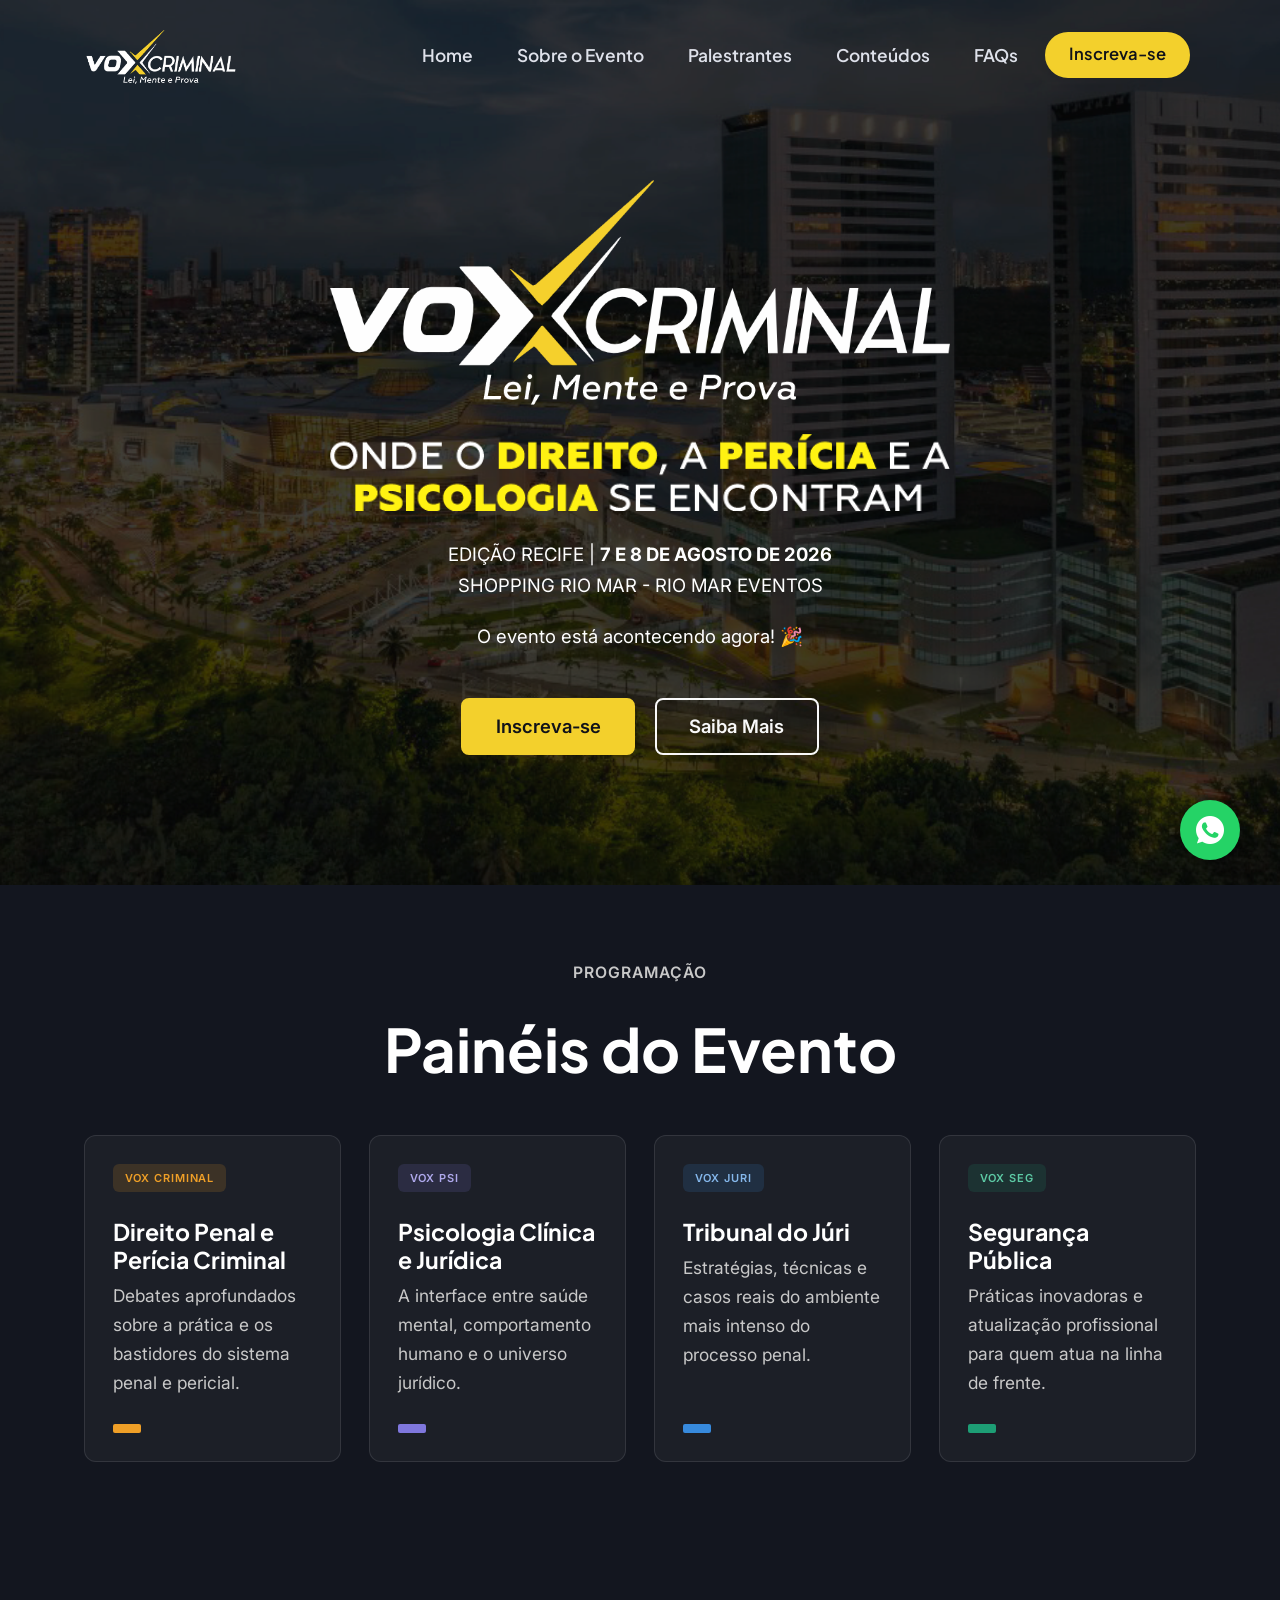
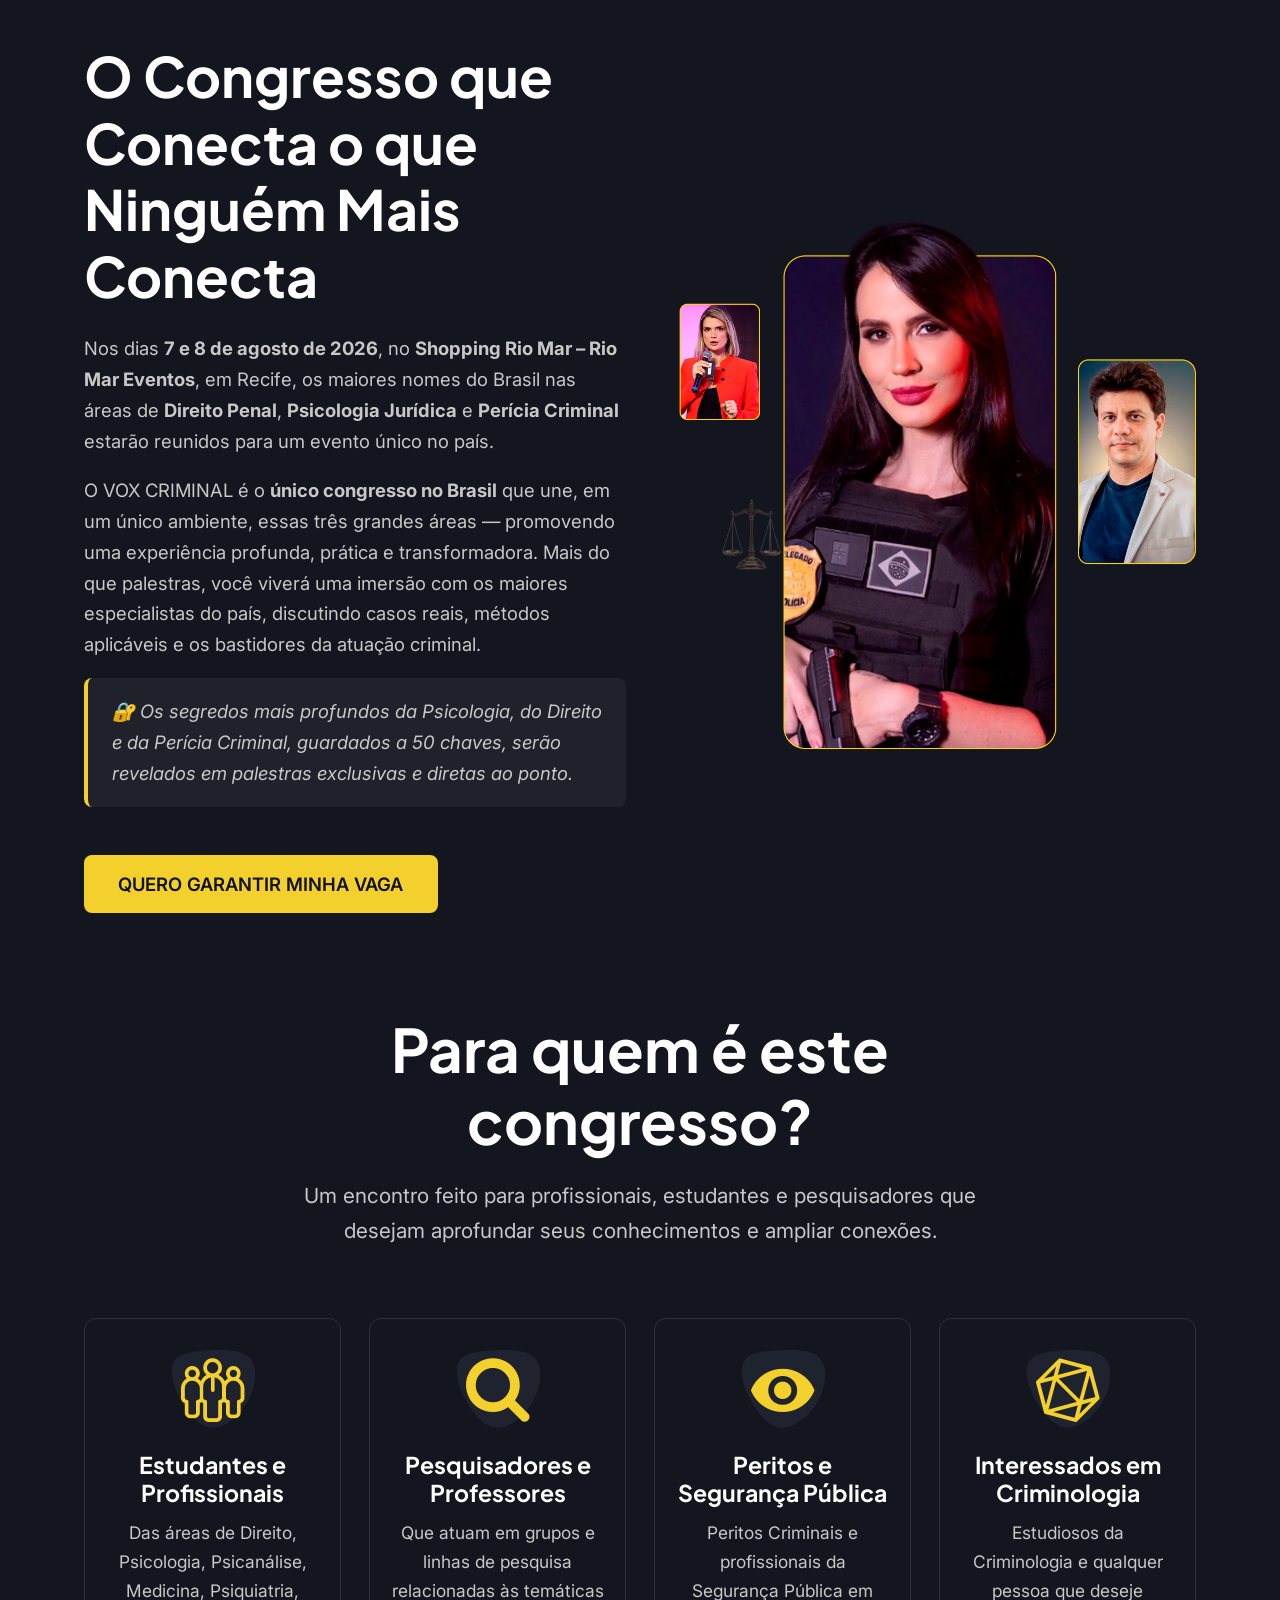
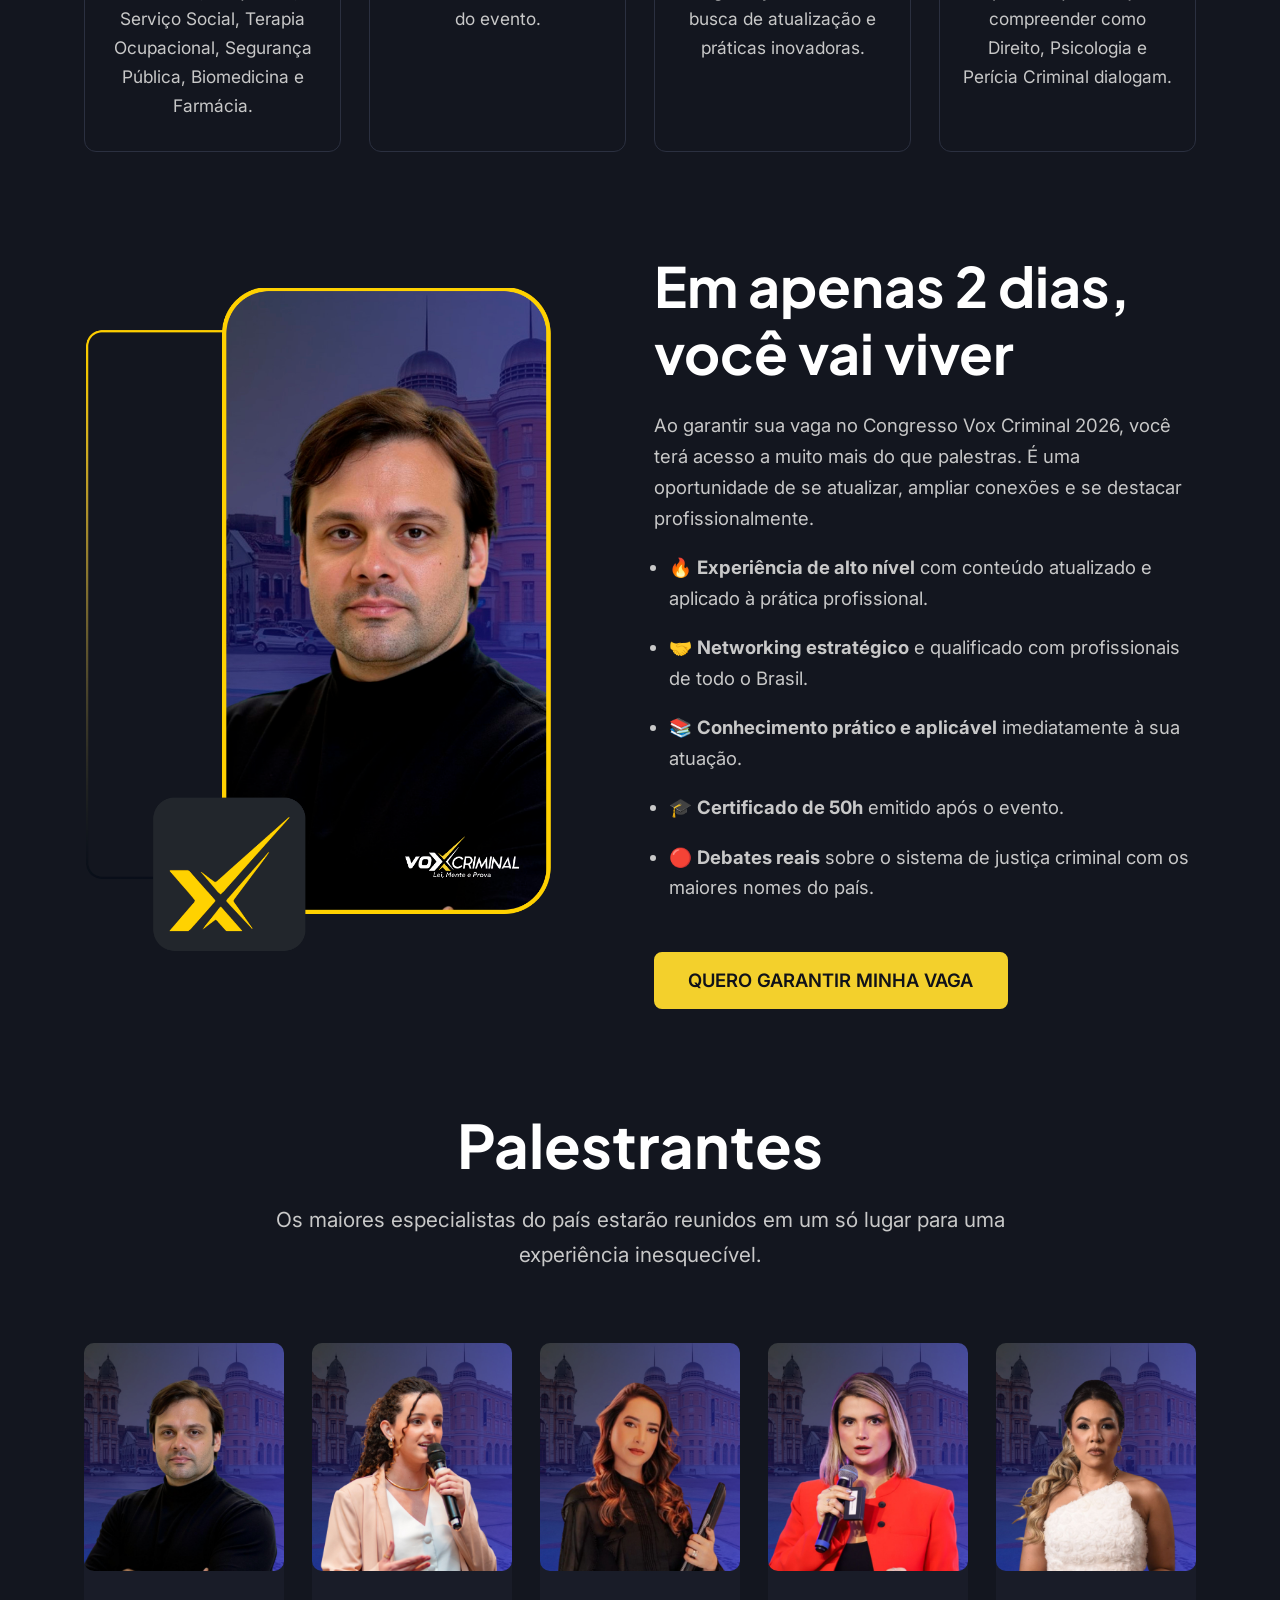
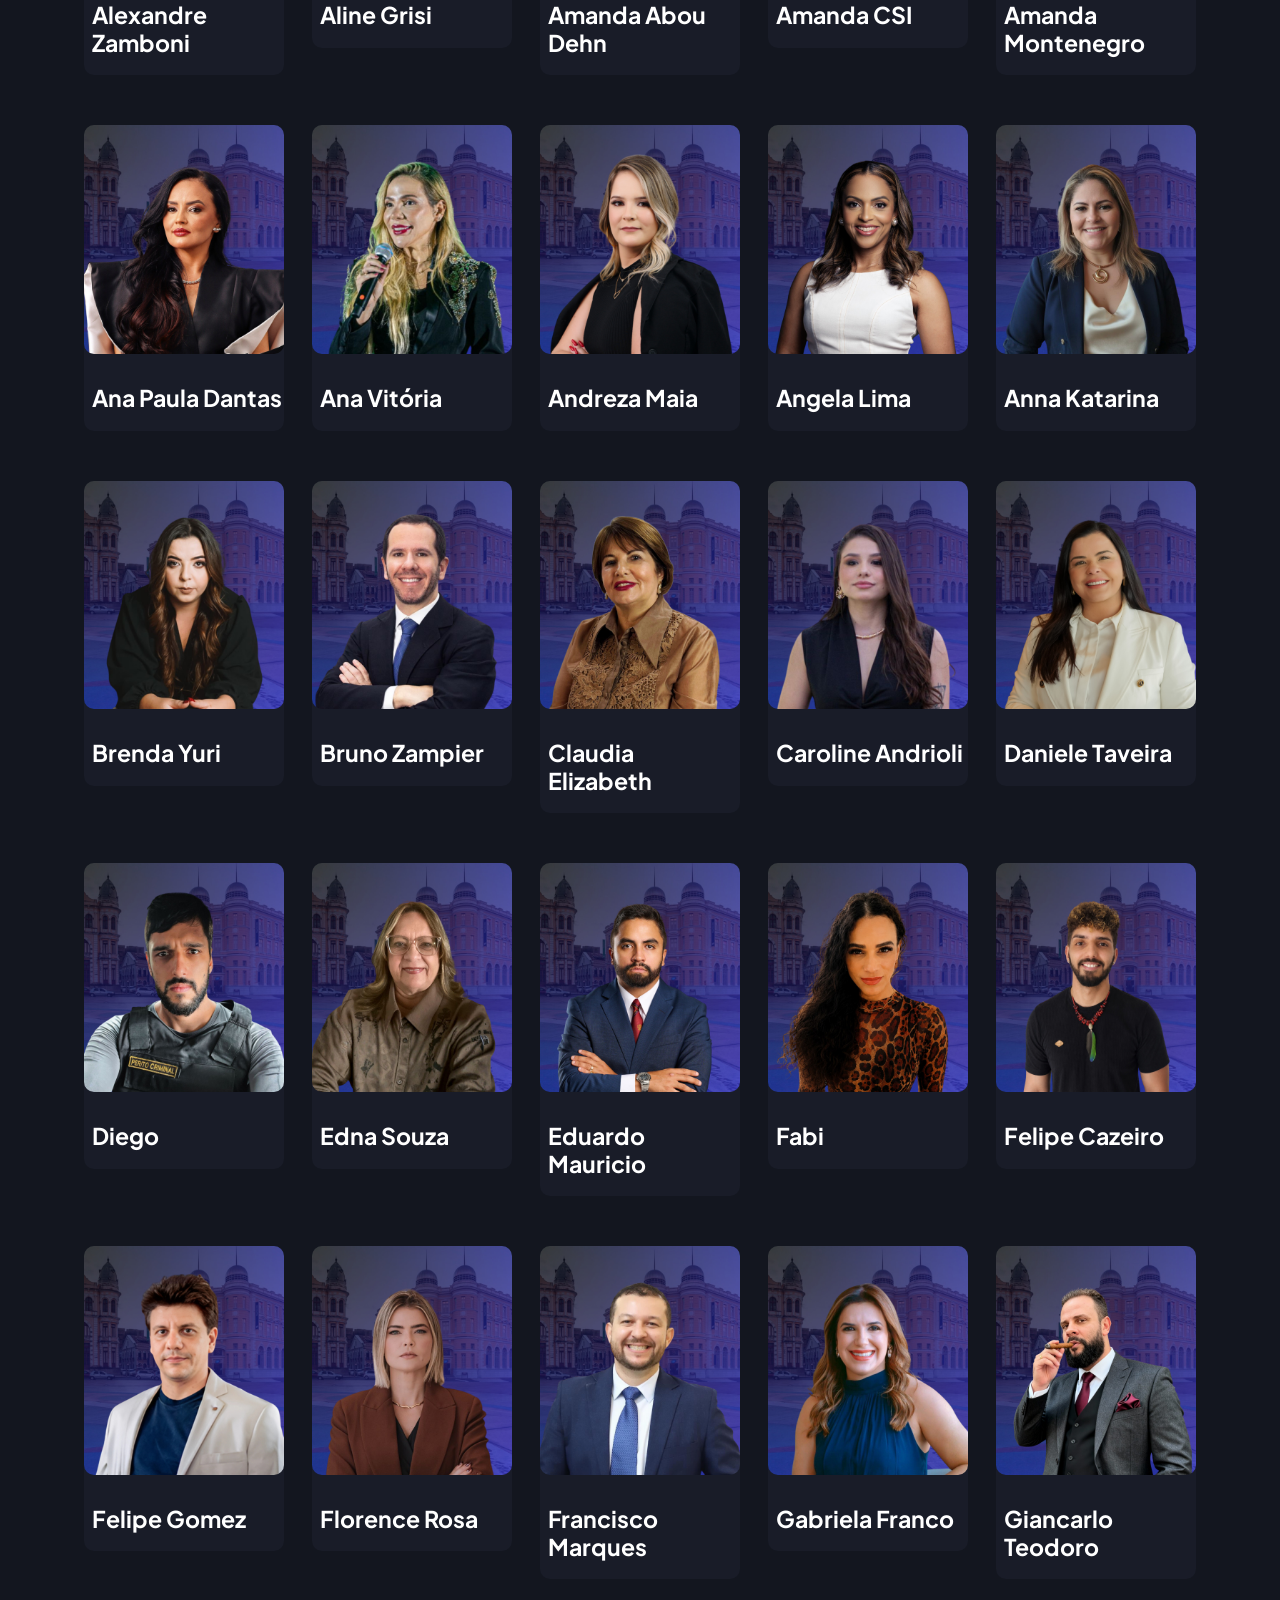
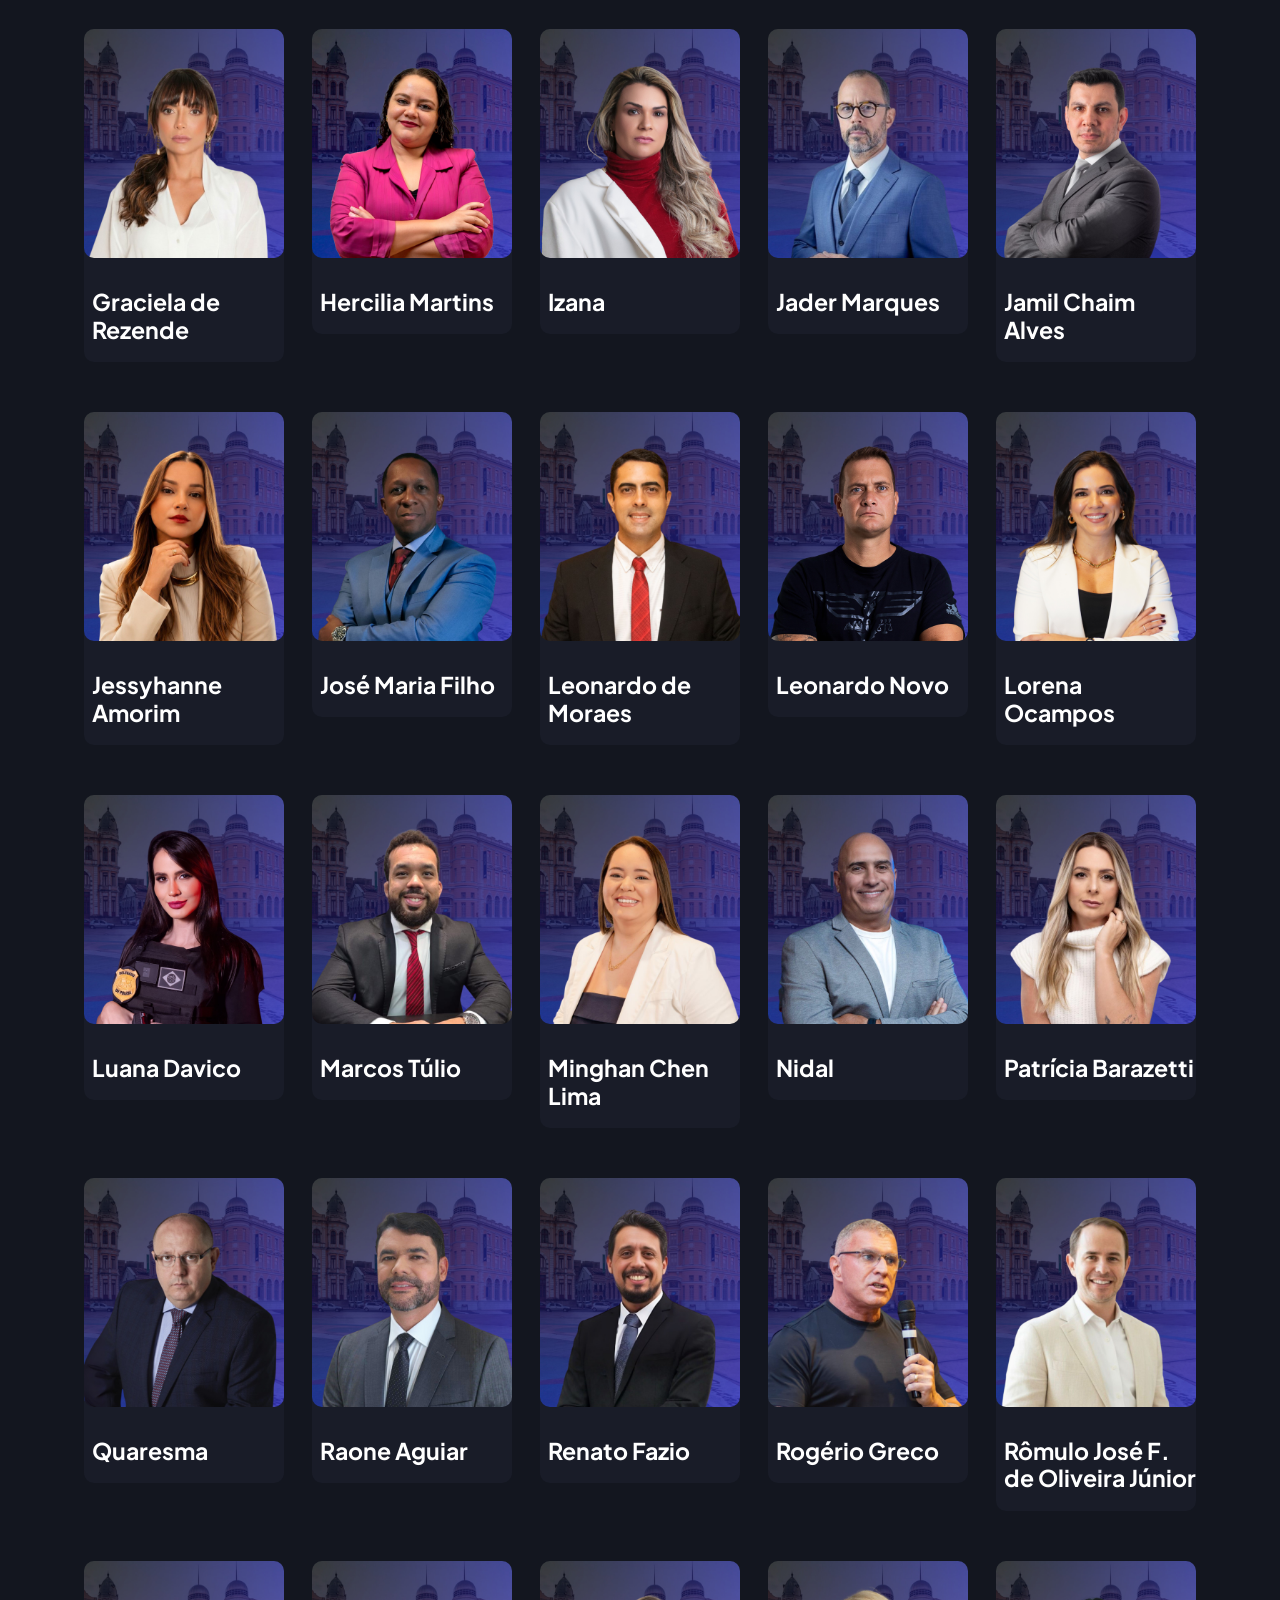
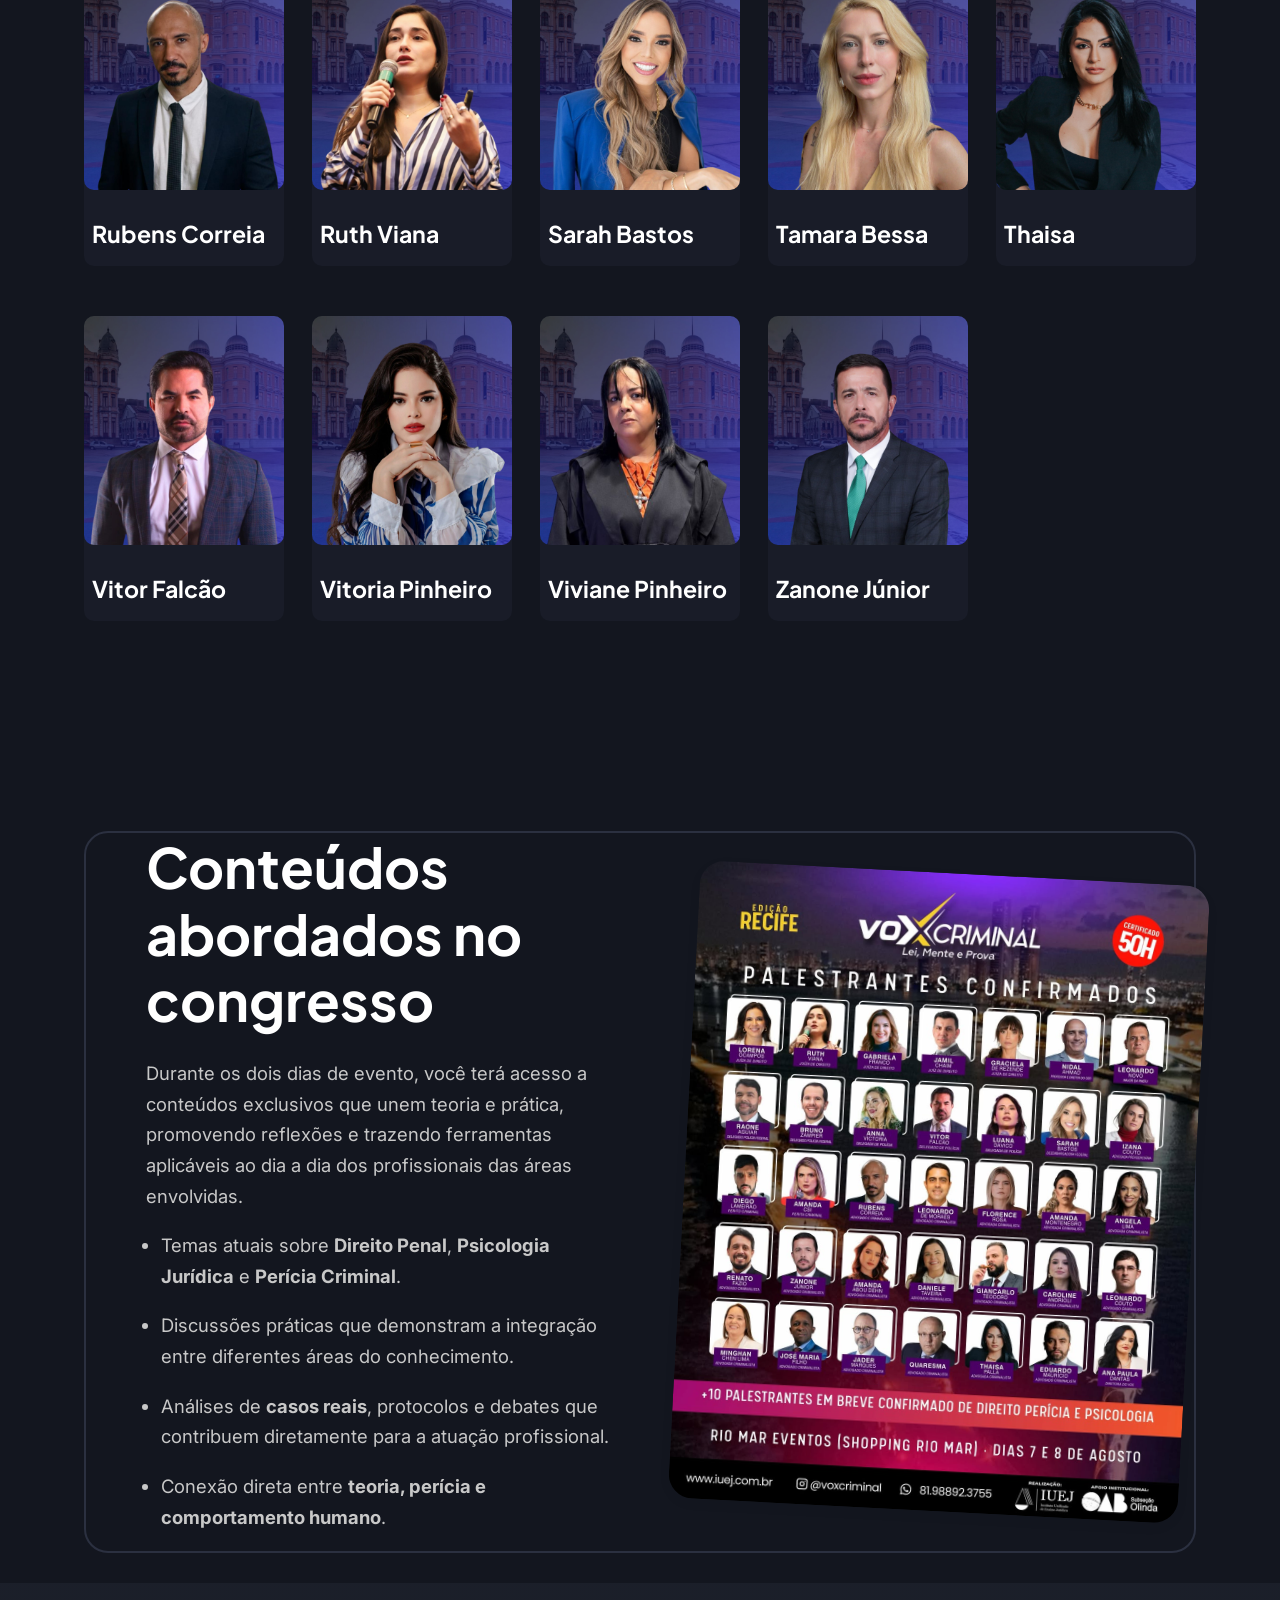
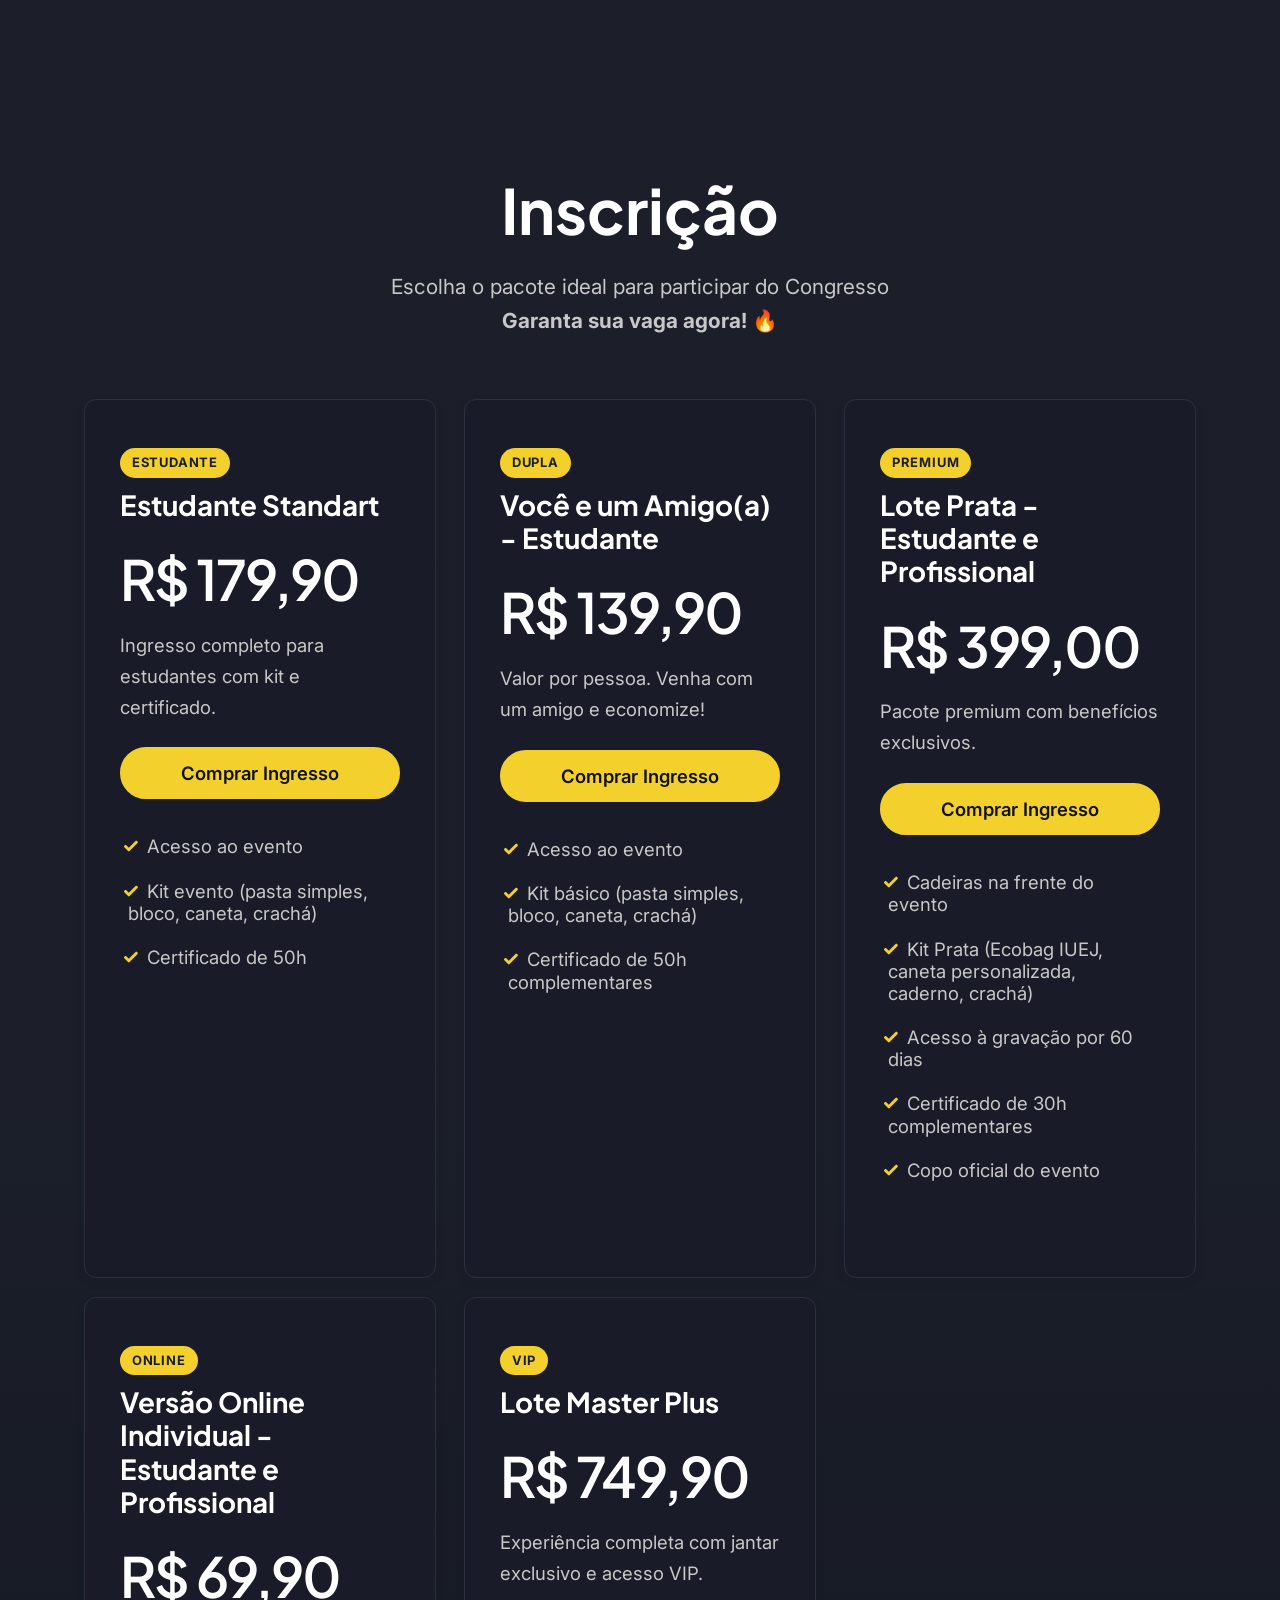
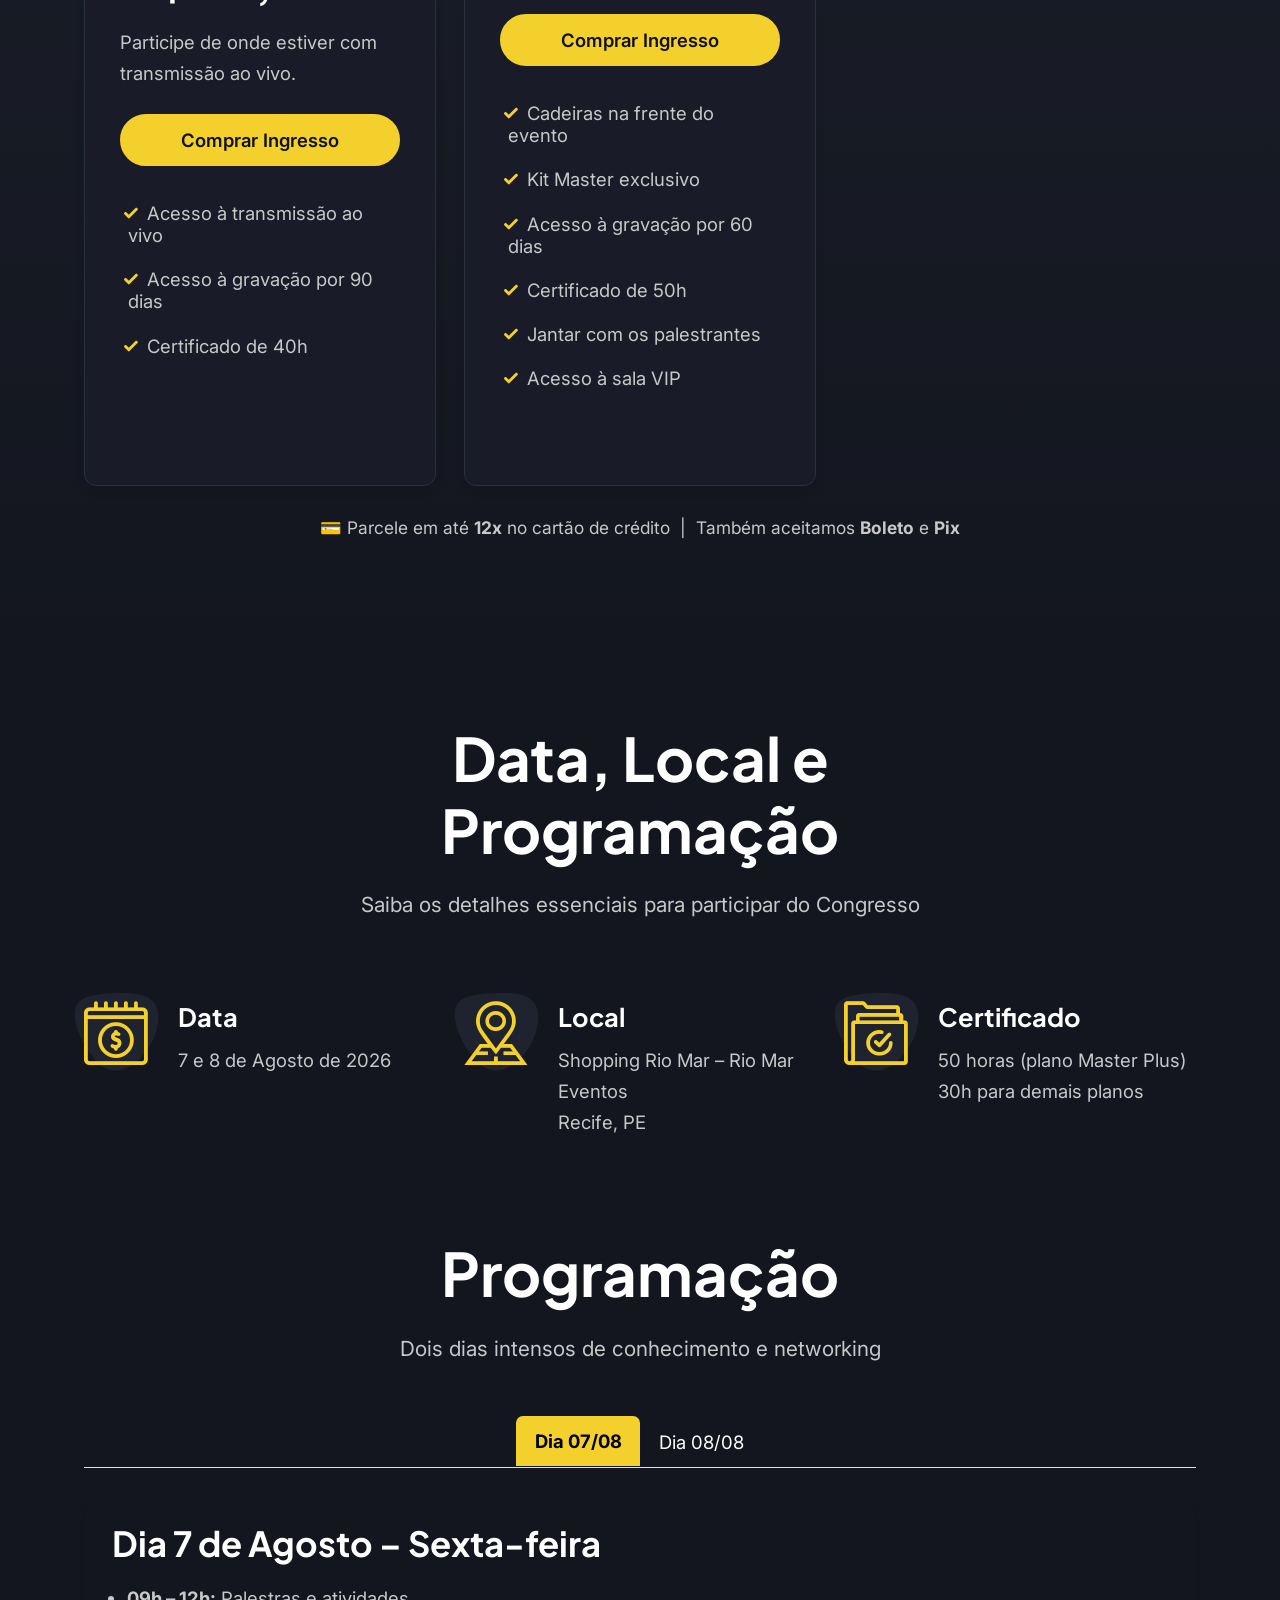
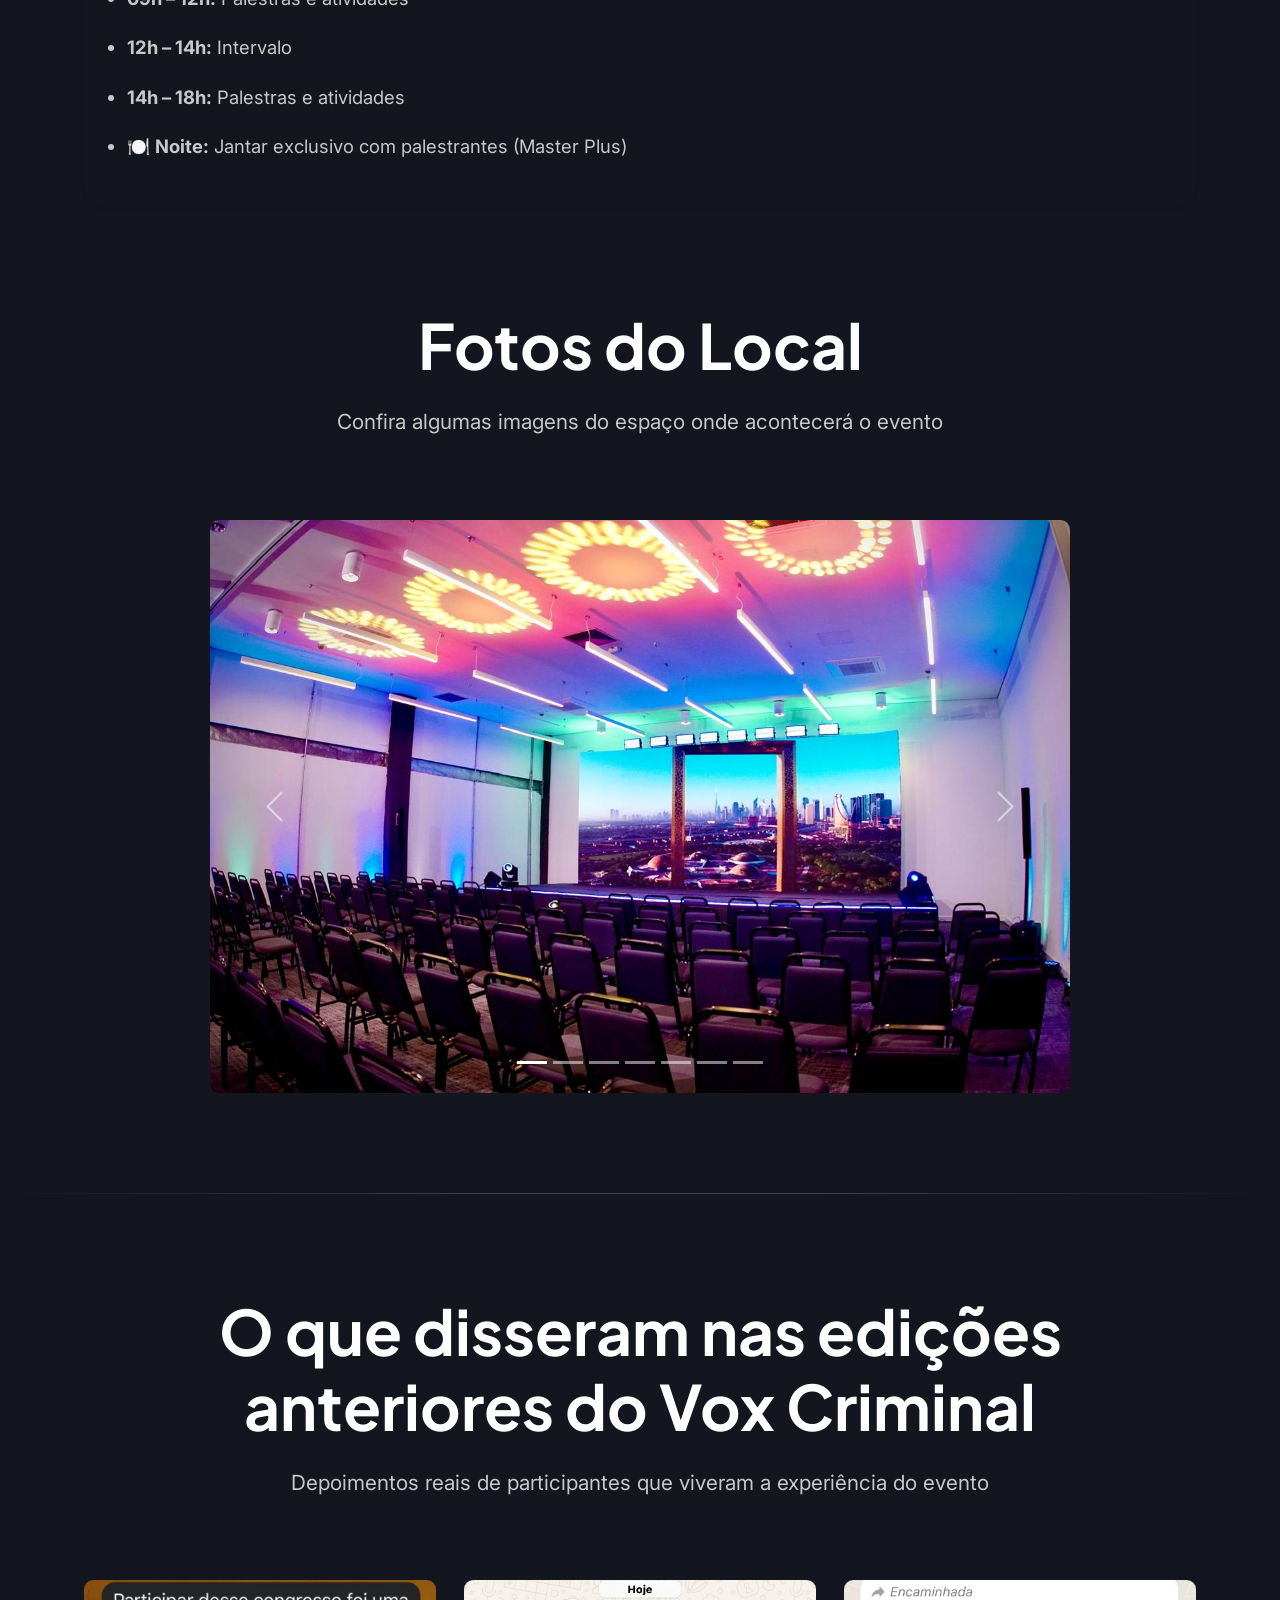
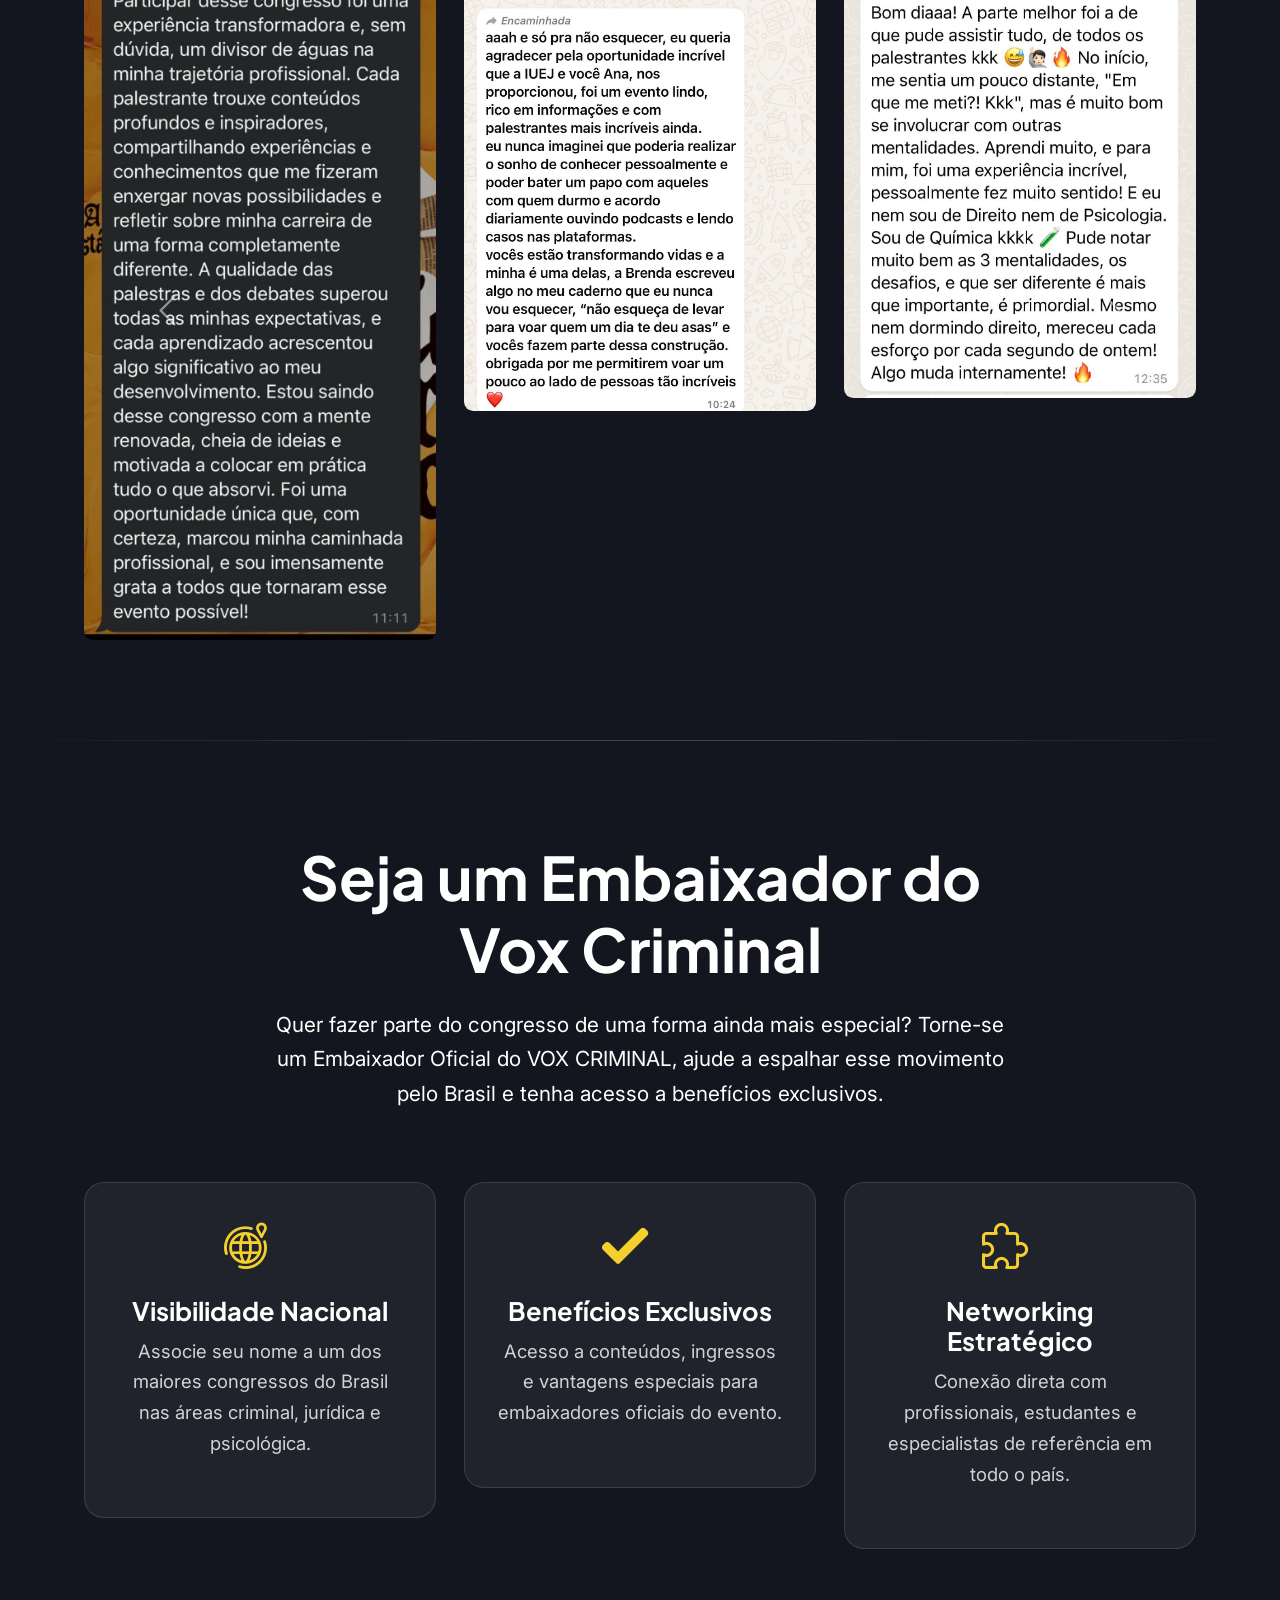
==== commit 88dba4c2: "update contacts" ====
--- a/index.html
+++ b/index.html
@@ -1399,7 +1399,7 @@
 
 							<!-- CTA -->
 							<div class="btns-group mt-4 w-100">
-								<a href="https://wa.me/5587981551020?text=Ol%C3%A1%2C%20vim%20do%20Site%20da%20Vox%20Criminal%20e%20quero%20ser%20patrocinador(a)." target="_blank" rel="noopener" class="btn btn-md r-08 btn--theme hover--black text-black">
+								<a href="https://wa.me/5582988283005?text=Ol%C3%A1%2C%20vim%20do%20Site%20da%20Vox%20Criminal%20e%20quero%20ser%20patrocinador(a)." target="_blank" rel="noopener" class="btn btn-md r-08 btn--theme hover--black text-black">
 									QUERO SER UM(A) PATROCINADOR(A)
 								</a>
 							</div>
@@ -1541,8 +1541,8 @@
 							<p class="p-sm">Clique no botão e entre em contato conosco.</p>
 						</div>
 
-						<div class="more-questions-btn">
-							<a href="https://wa.me/5587981551020?text=Ol%C3%A1%2C%20vim%20do%20Site%20da%20Vox%20Criminal." target="_blank" rel="noopener" class="btn r-36 btn--tra-black hover--theme">Fale Conosco <span class="flaticon-whatsapp ms-1"></span></a>
+						<div class="more-questions-btn"> 
+							<a href="https://wa.me/5581988923755?text=Ol%C3%A1%2C%20vim%20do%20Site%20da%20Vox%20Criminal." target="_blank" rel="noopener" class="btn r-36 btn--tra-black hover--theme">Fale Conosco <span class="flaticon-whatsapp ms-1"></span></a>
 						</div>
 
 					</div>
